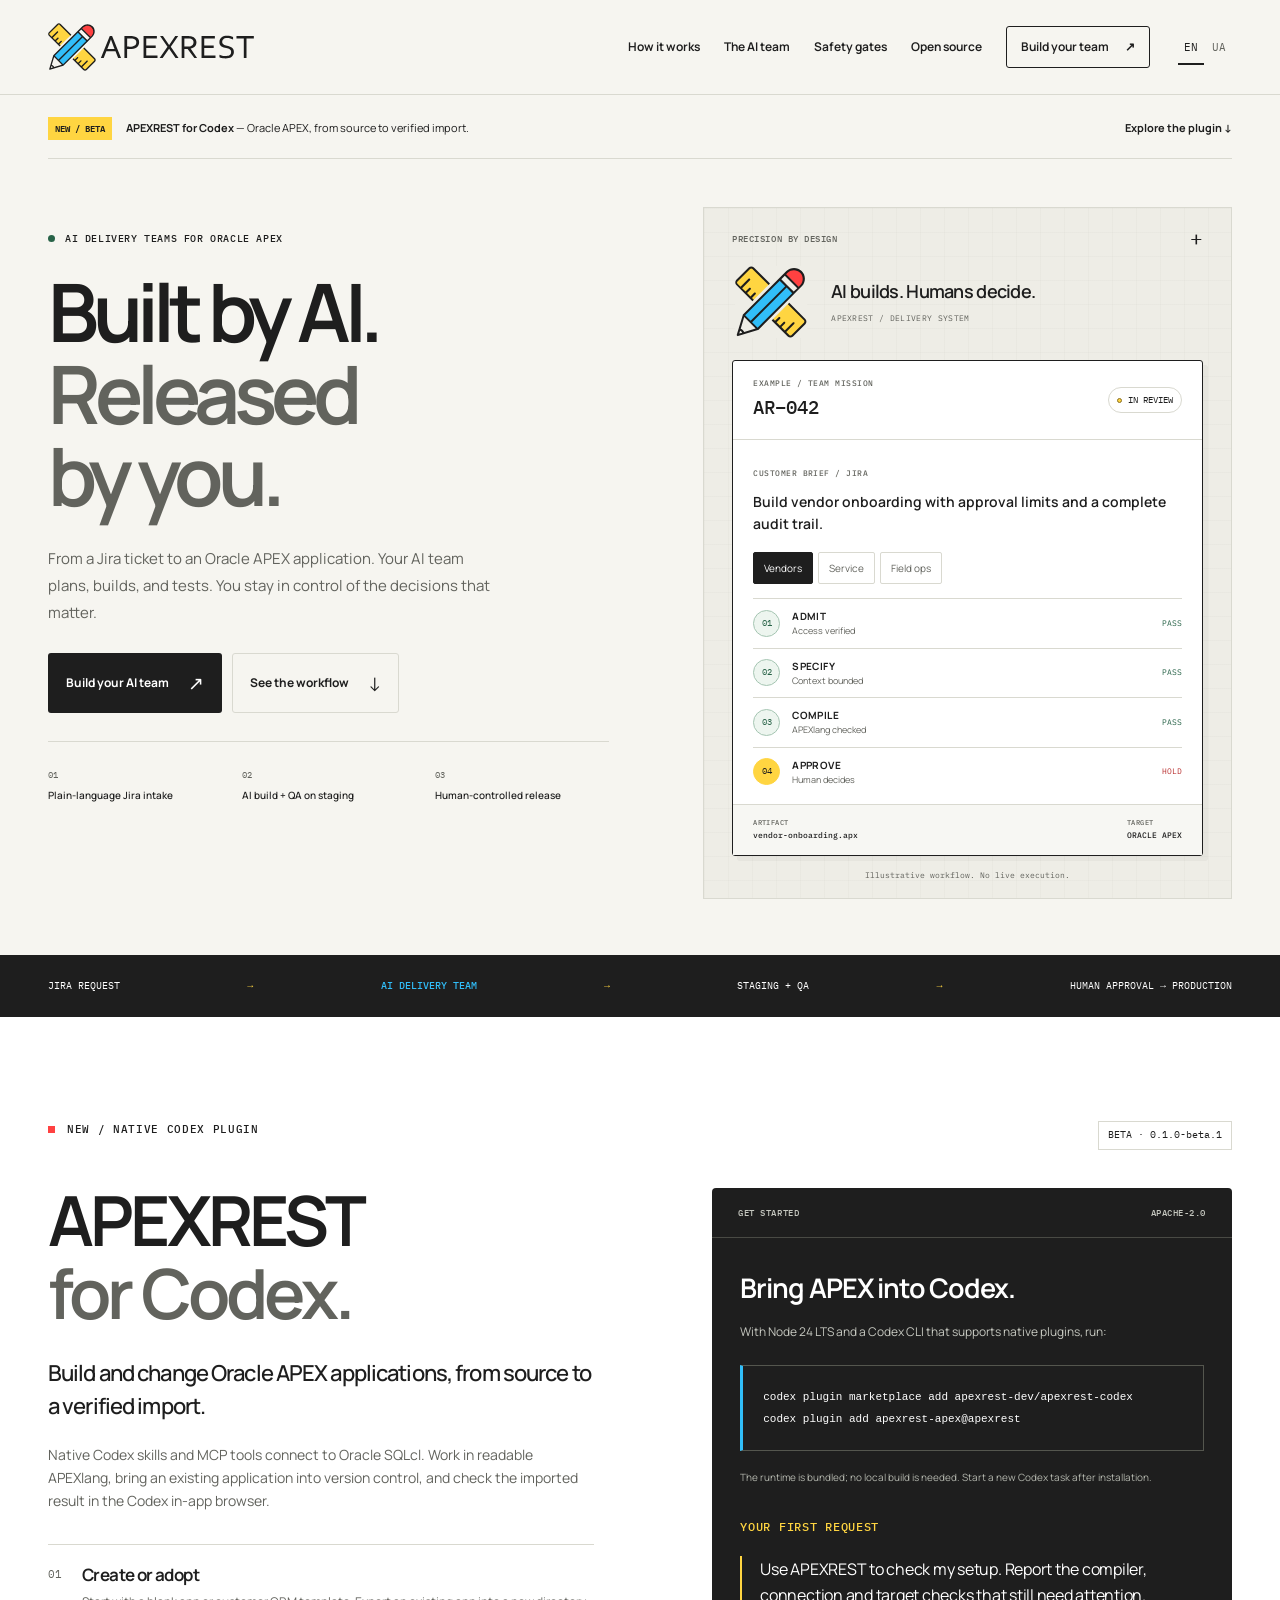
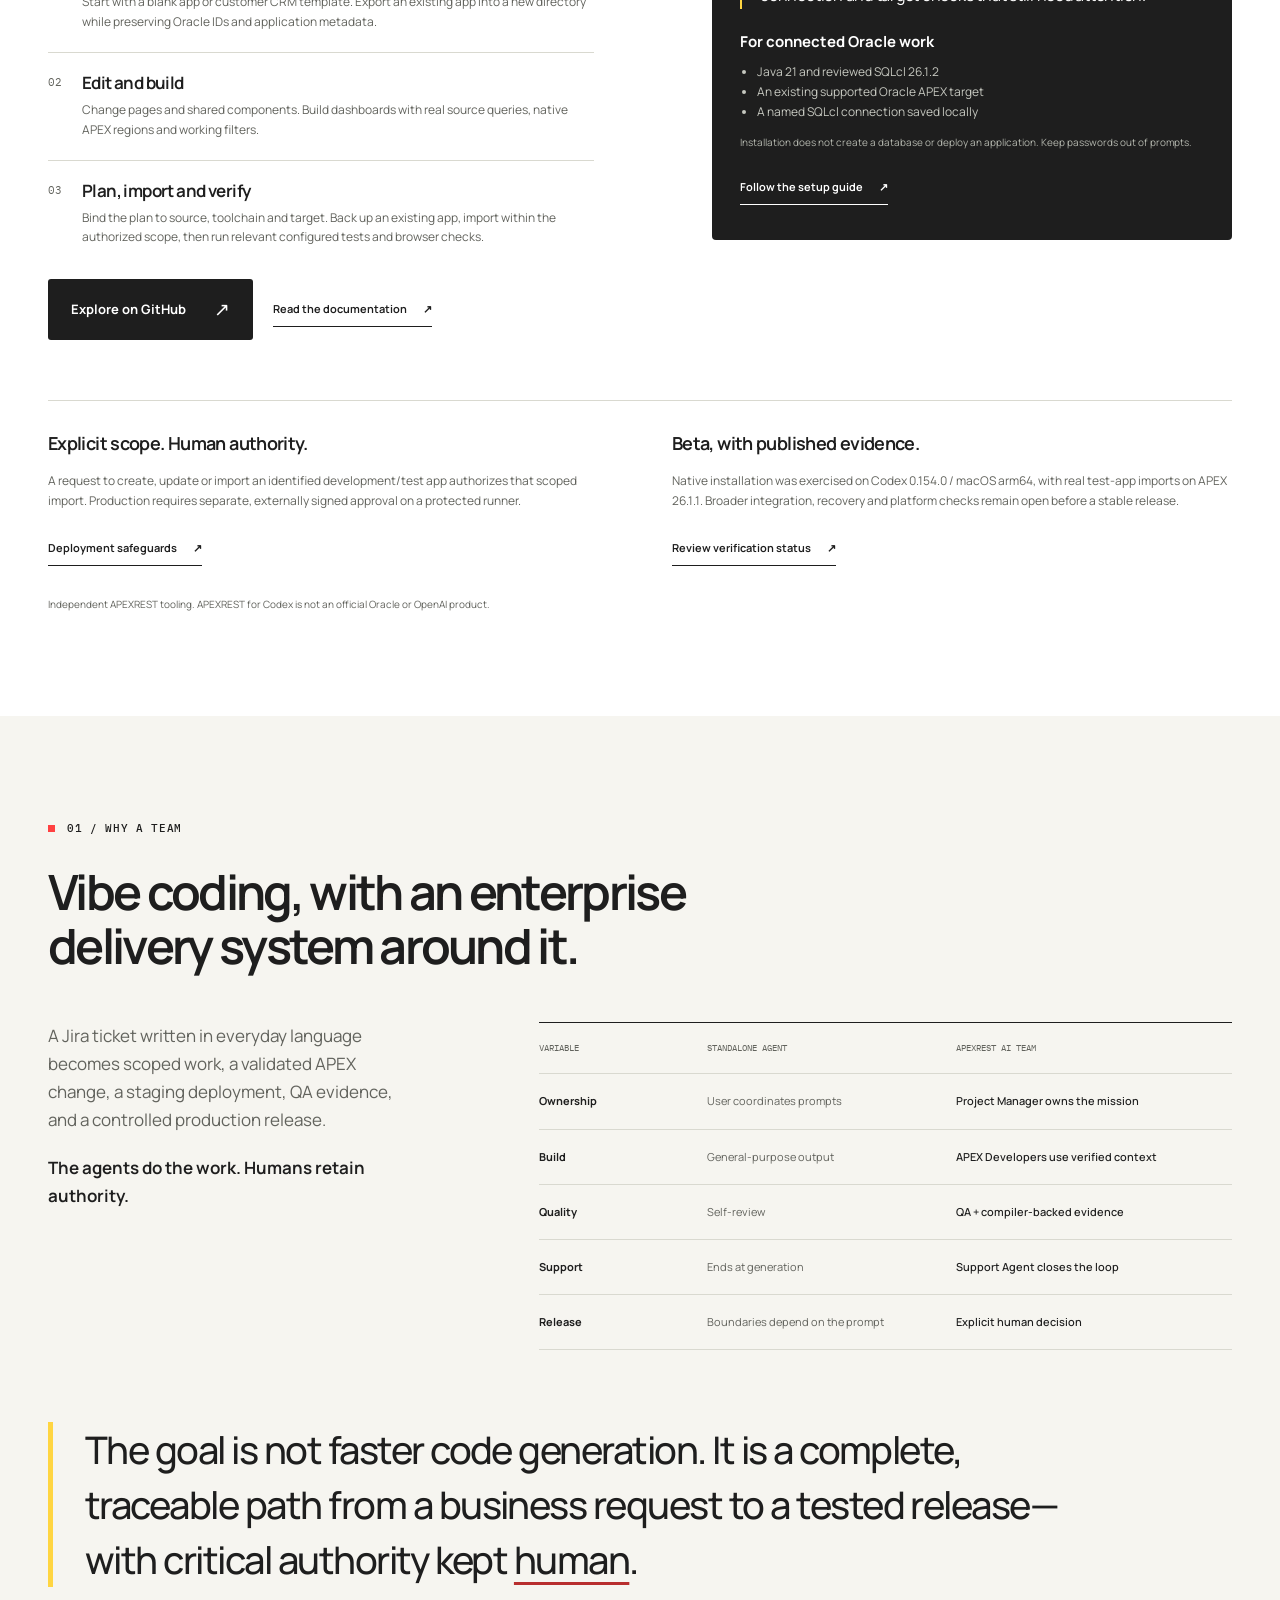
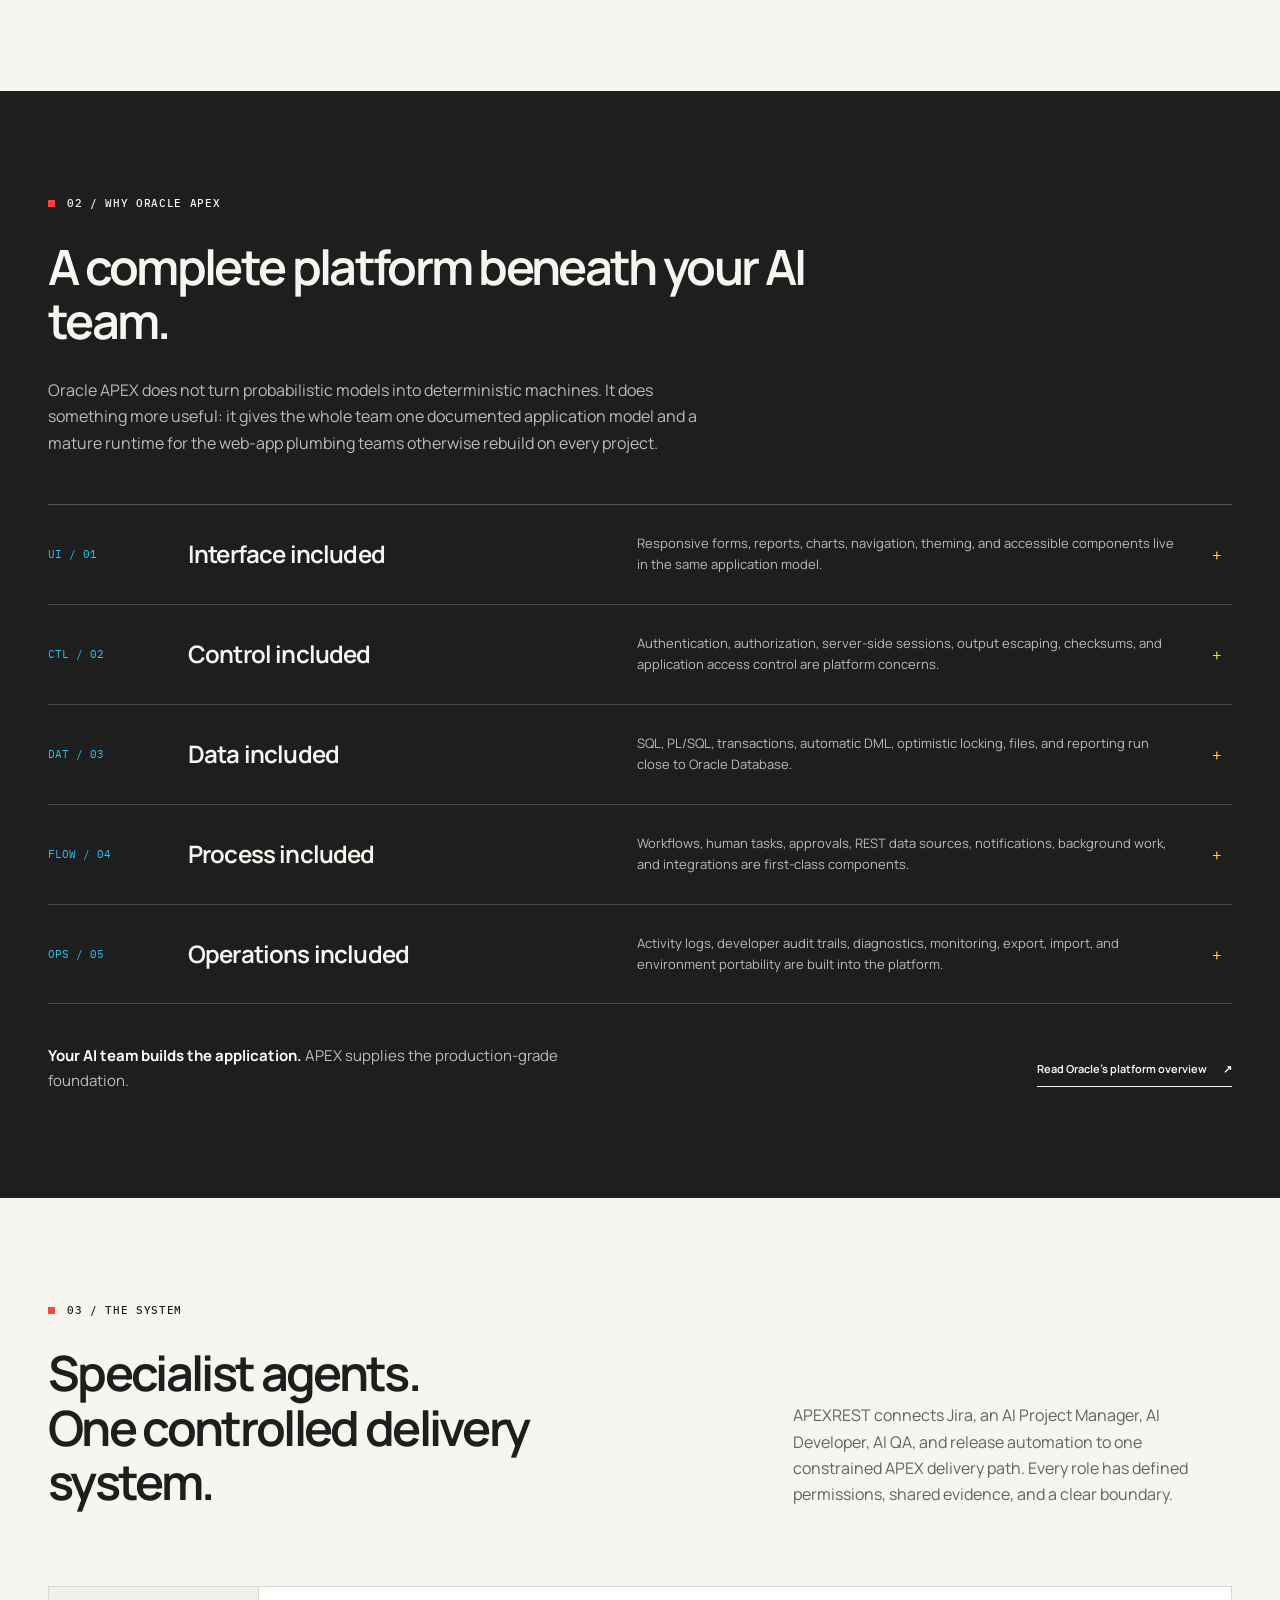
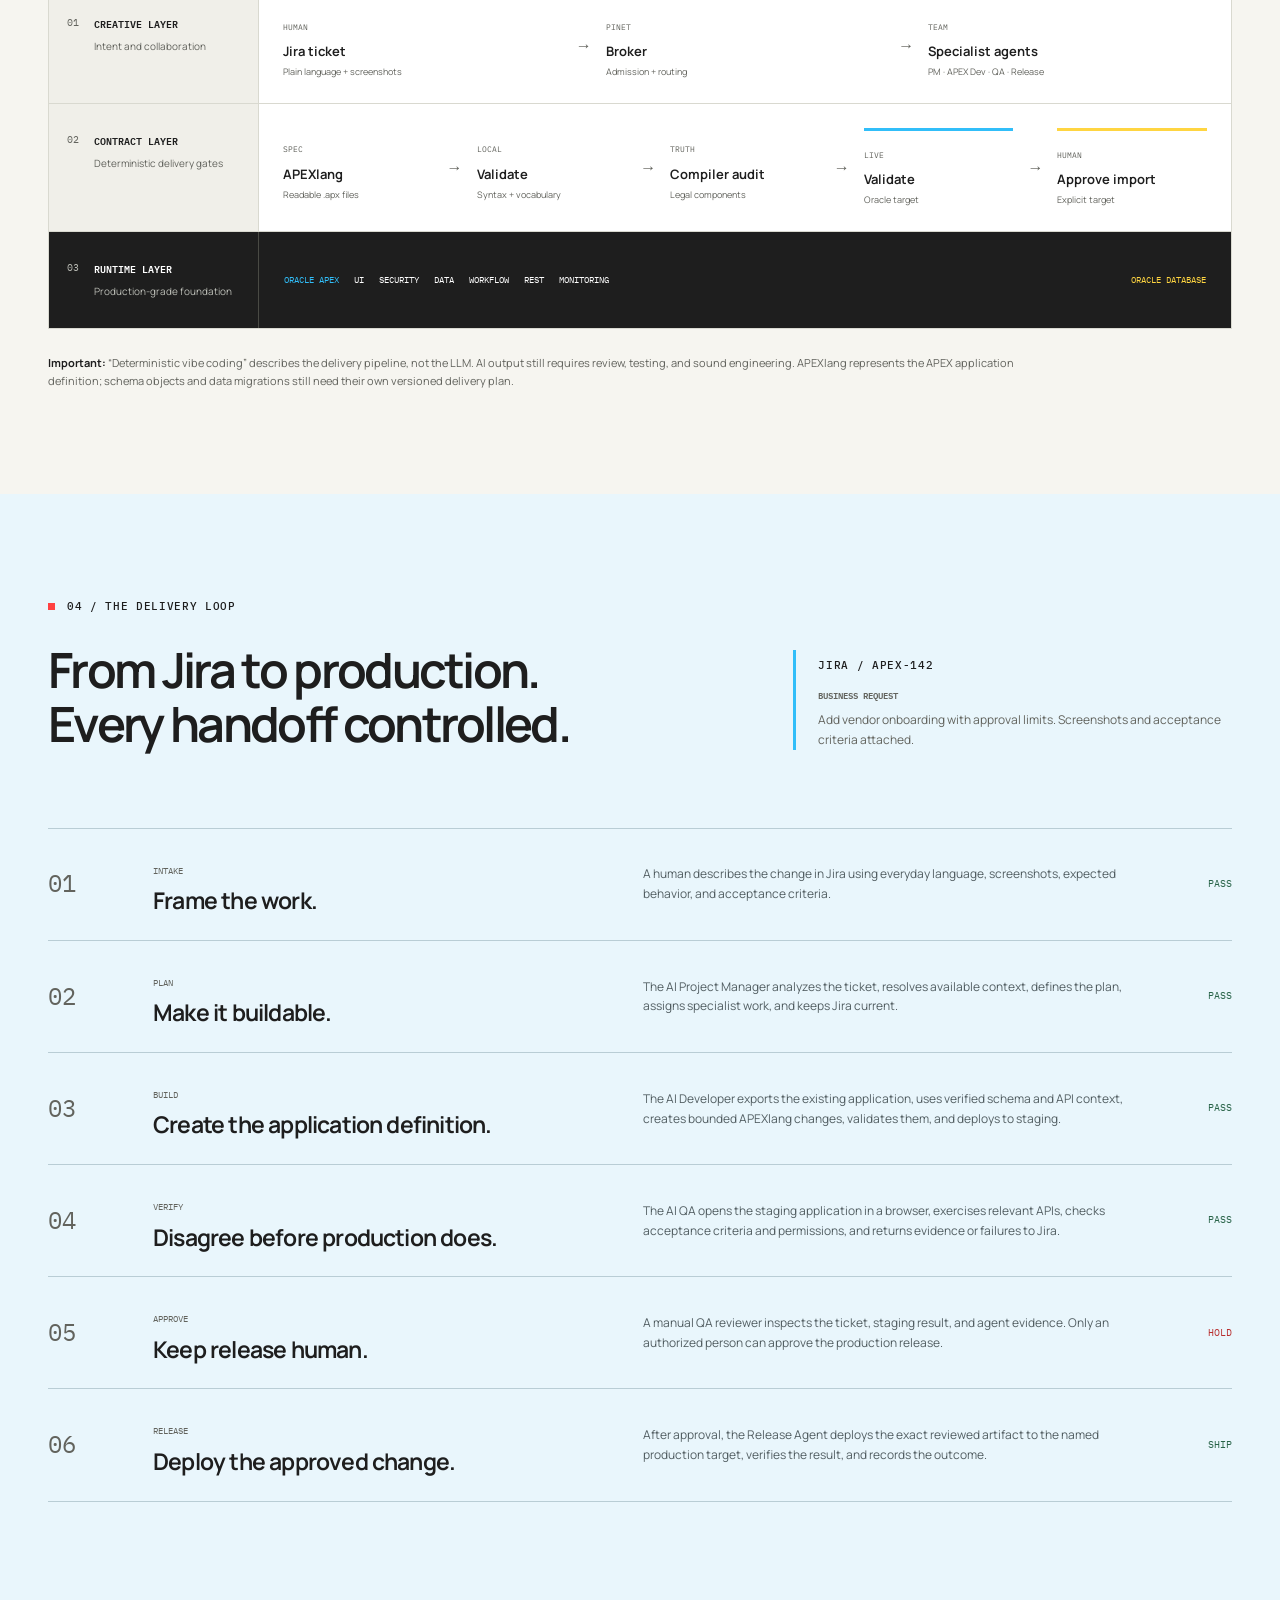
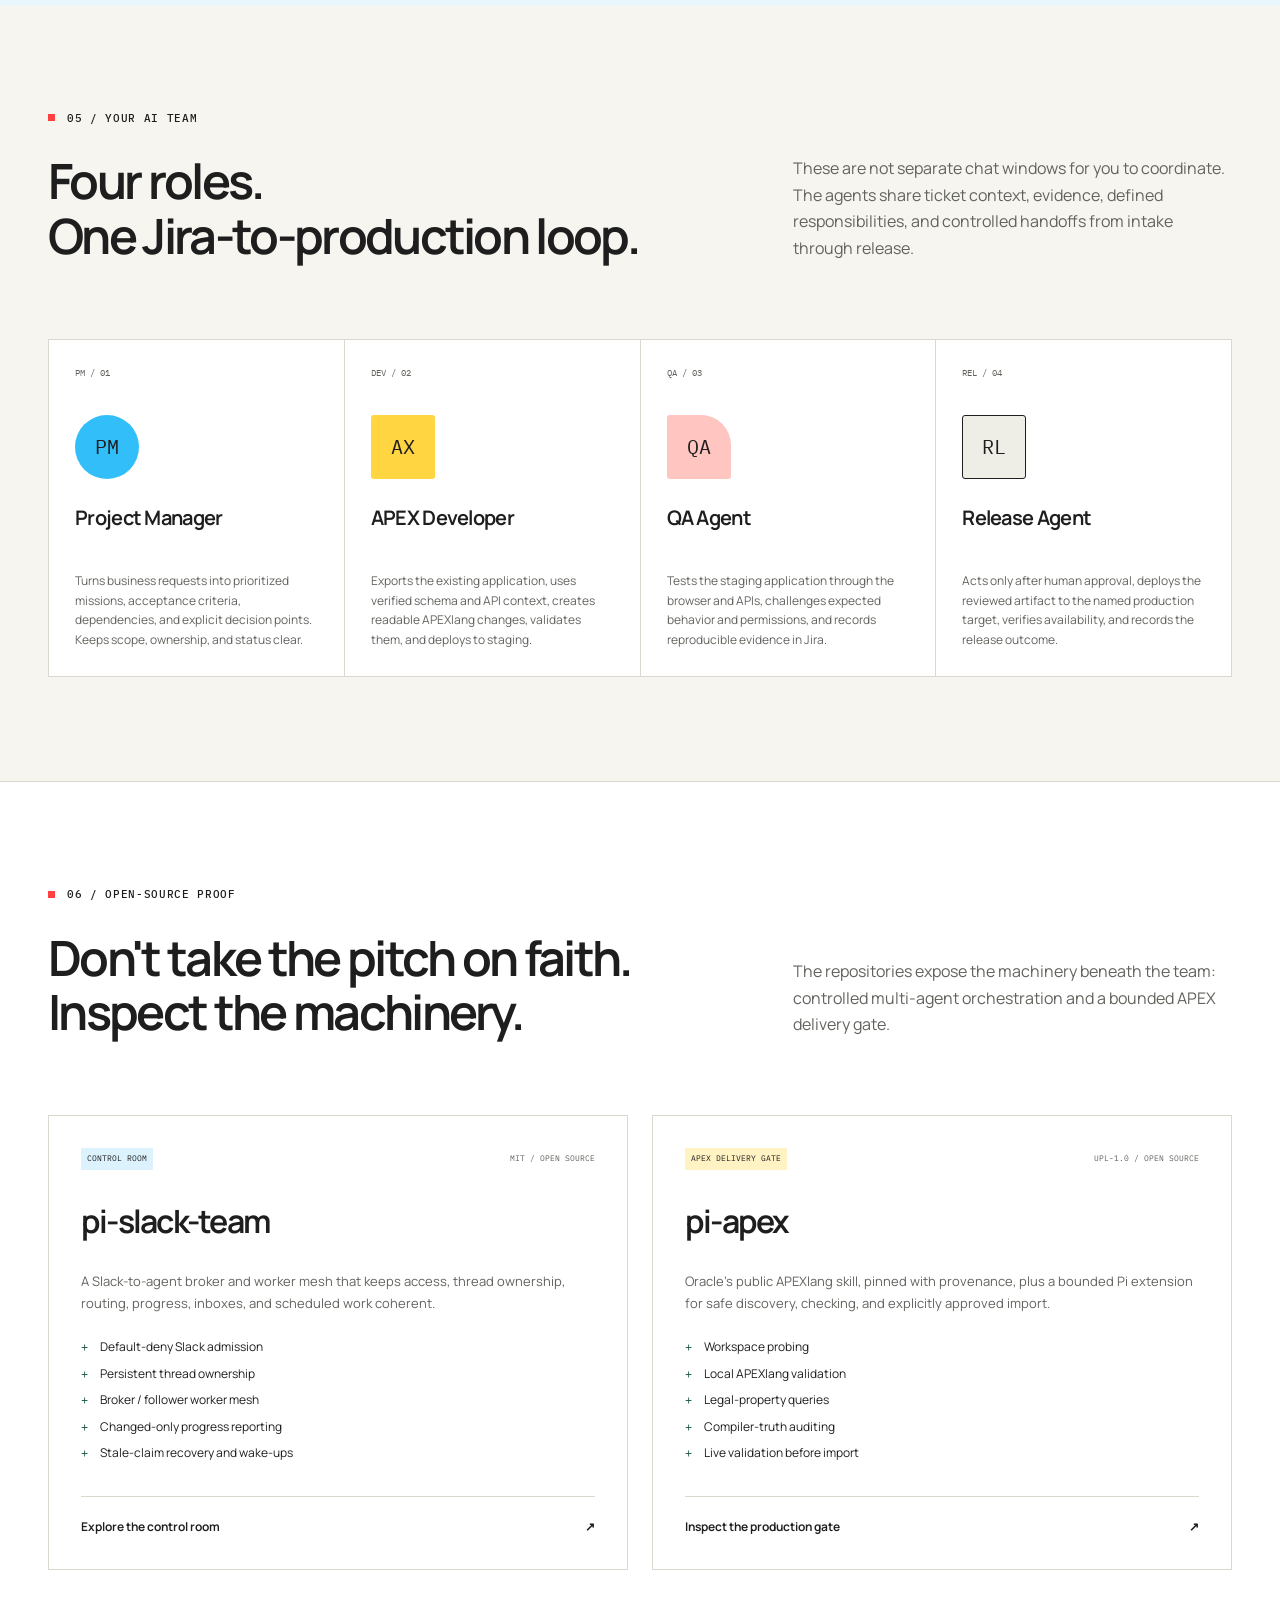
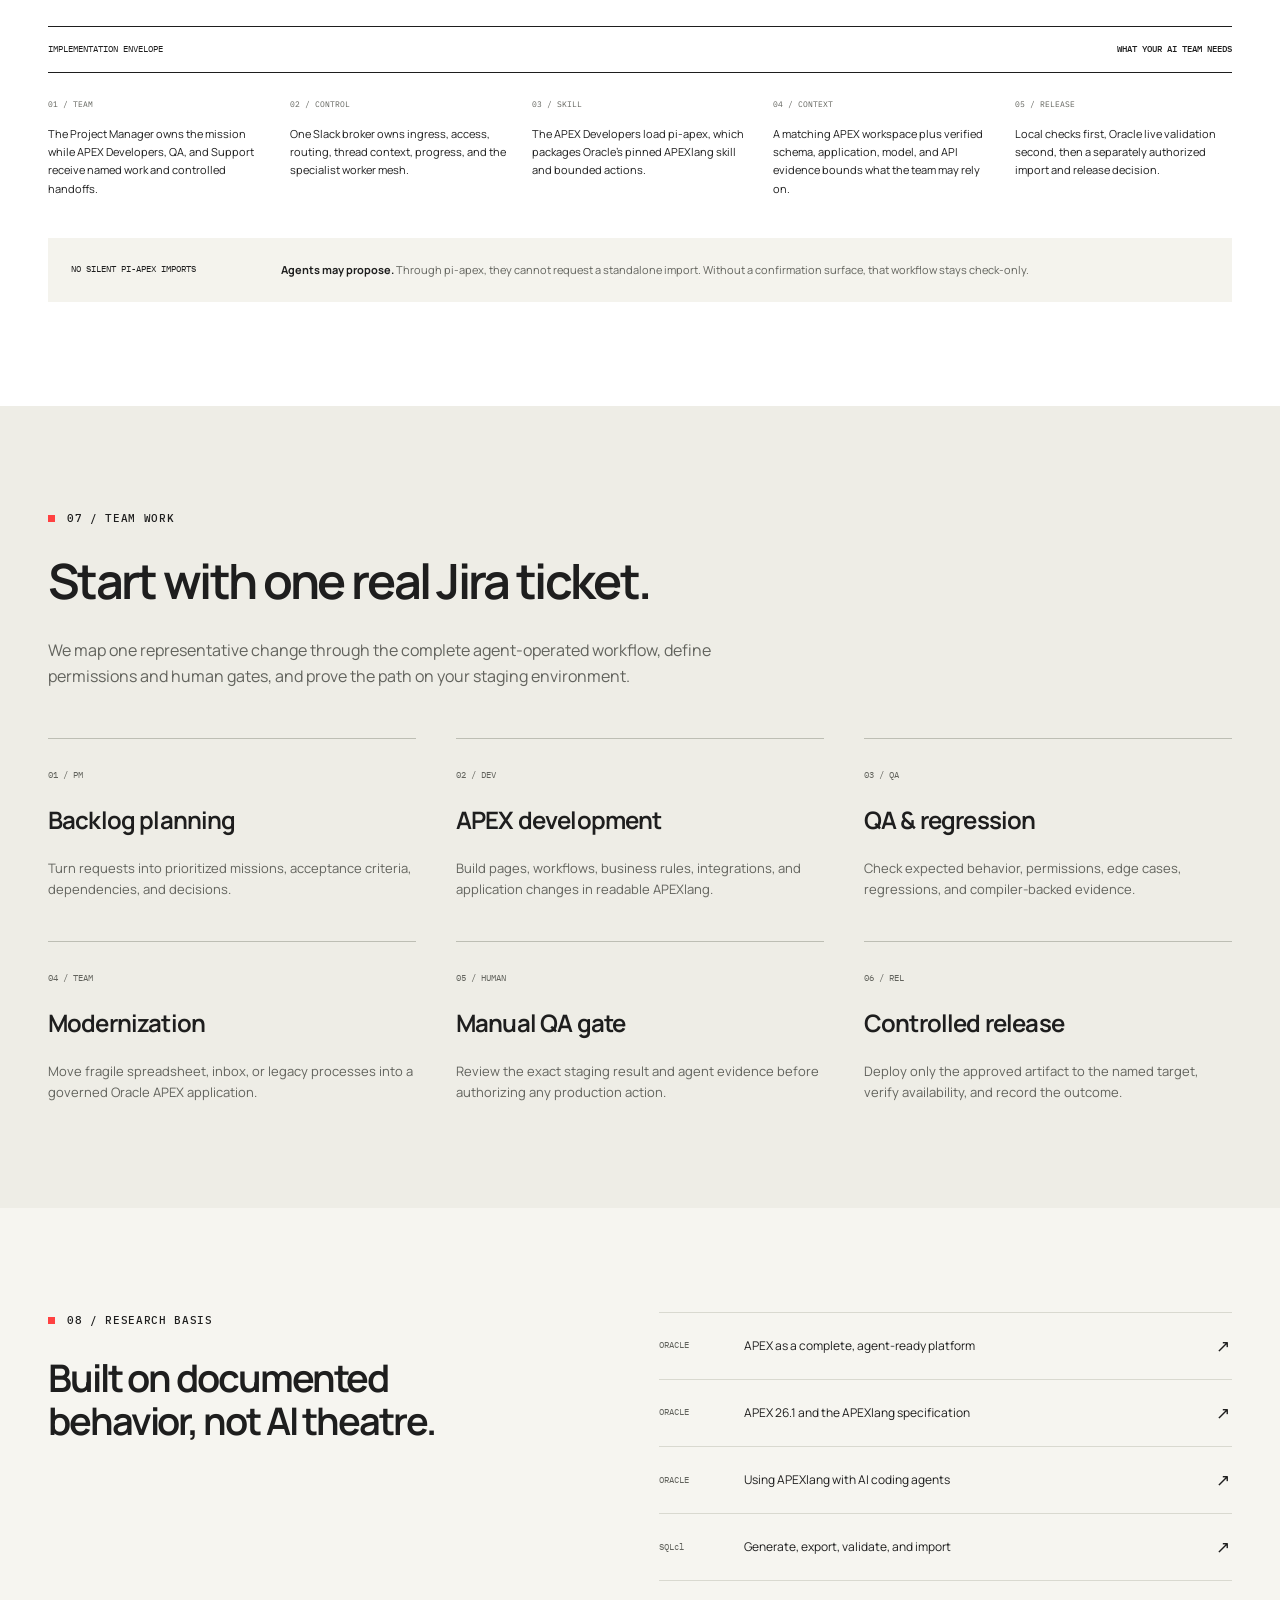
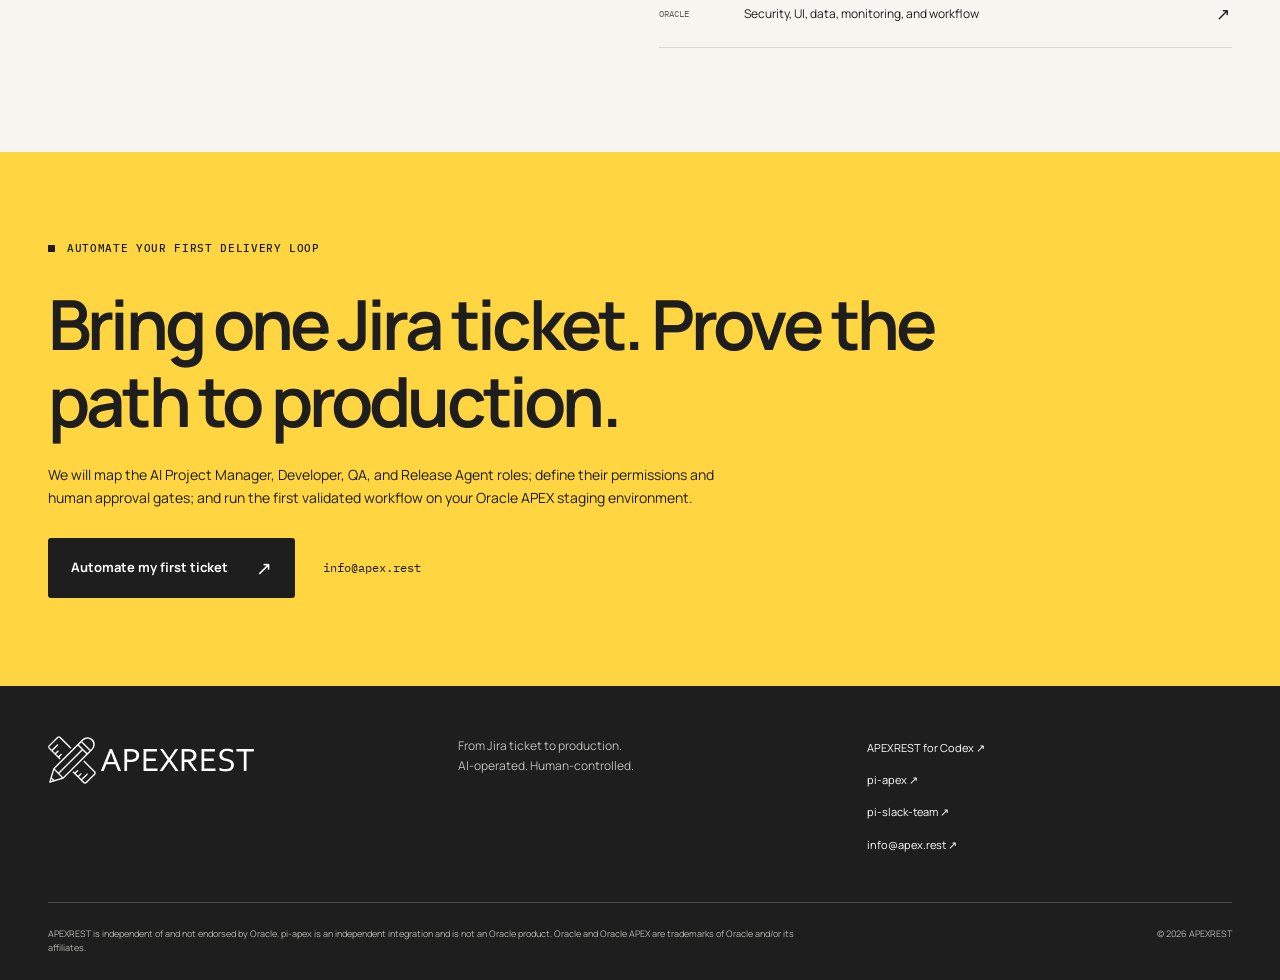
==== index.html @ 334ad21a "Refine APEXREST landing page content and visual system" ====
<!doctype html>
<html lang="en">
<head>
  <meta charset="utf-8">
  <meta name="viewport" content="width=device-width, initial-scale=1">
  <title>APEXREST — From Jira ticket to production with an AI delivery team</title>
  <meta name="description" content="AI delivery teams for Oracle APEX, with human-controlled release. Meet APEXREST for Codex beta: create, change, import and verify APEX applications.">
  <meta name="robots" content="index, follow, max-image-preview:large">
  <meta name="theme-color" content="#F6F5F0">
  <link rel="canonical" href="https://apex.rest/">
  <link rel="alternate" hreflang="en" href="https://apex.rest/">
  <link rel="alternate" hreflang="uk" href="https://apex.rest/uk/">
  <link rel="alternate" hreflang="x-default" href="https://apex.rest/">

  <meta property="og:type" content="website">
  <meta property="og:url" content="https://apex.rest/">
  <meta property="og:site_name" content="APEXREST">
  <meta property="og:locale" content="en_US">
  <meta property="og:locale:alternate" content="uk_UA">
  <meta property="og:title" content="Built by AI. Released by you. — APEXREST">
  <meta property="og:description" content="AI-operated delivery with human-controlled release. Introducing APEXREST for Codex beta: Oracle APEX from source to verified import.">
  <meta property="og:image" content="https://apex.rest/assets/og.png">
  <meta property="og:image:width" content="1200">
  <meta property="og:image:height" content="630">
  <meta property="og:image:alt" content="APEXREST: Built by AI. Released by you. Plan, build, verify, human approval.">

  <meta name="twitter:card" content="summary_large_image">
  <meta name="twitter:title" content="Built by AI. Released by you. — APEXREST">
  <meta name="twitter:description" content="AI-operated delivery with human-controlled release. Introducing APEXREST for Codex beta: Oracle APEX from source to verified import.">
  <meta name="twitter:image" content="https://apex.rest/assets/og.png">

  <link rel="stylesheet" href="assets/fonts/fonts.css">
  <link rel="icon" type="image/svg+xml" href="assets/brand/favicon.svg">
  <link rel="stylesheet" href="assets/css/site.css">

  <noscript><style>@media(max-width:760px){.header-inner{flex-wrap:wrap;padding-block:16px}.site-nav,html:lang(uk) .site-nav{display:flex;position:static;order:3;flex-basis:100%;flex-wrap:wrap;padding:0;border:0;max-height:none}.menu-toggle{display:none}.scenario-tabs{display:none}}</style></noscript>

  <script type="application/ld+json">
  {
    "@context": "https://schema.org",
    "@type": "Organization",
    "name": "APEXREST",
    "url": "https://apex.rest/",
    "email": "info@apex.rest",
    "logo": "https://apex.rest/assets/brand/apexrest-logo.svg",
    "description": "APEXREST operates AI delivery teams that turn Jira requests into validated Oracle APEX changes, tested on staging and released through explicit human approval gates.",
    "sameAs": [
      "https://github.com/apexrest-dev/apexrest-codex",
      "https://github.com/avhrst/pi-apex",
      "https://github.com/avhrst/pi-slack-team"
    ]
  }
  </script>
  <script type="application/ld+json">
  {
    "@context": "https://schema.org",
    "@type": "SoftwareApplication",
    "name": "APEXREST for Codex",
    "applicationCategory": "DeveloperApplication",
    "softwareVersion": "0.1.0-beta.1",
    "url": "https://github.com/apexrest-dev/apexrest-codex",
    "license": "https://github.com/apexrest-dev/apexrest-codex/blob/main/LICENSE",
    "description": "Beta Codex plugin connecting native skills and MCP tools to Oracle SQLcl for APEXlang generation, existing-app changes, authorized imports and runtime verification.",
    "publisher": {
      "@type": "Organization",
      "name": "APEXREST",
      "url": "https://apex.rest/"
    }
  }
  </script>
</head>
<body>
  <a class="skip-link" href="#main">Skip to main content</a>

  <header class="site-header" id="site-header">
    <div class="shell header-inner">
      <a class="brand" href="#top" aria-label="APEXREST home">
        <img class="brand-logo" src="assets/brand/apexrest-logo.svg" alt="APEXREST" width="216" height="50">
      </a>

      <nav class="site-nav" id="site-nav" aria-label="Main navigation">
        <a href="#trace">How it works</a>
        <a href="#team">The AI team</a>
        <a href="#system">Safety gates</a>
        <a href="#proof">Open source</a>
        <a href="#contact" class="nav-cta">Build your team <span aria-hidden="true">↗</span></a>
      </nav>


      <nav class="language-switch" aria-label="Language">
        <a href="/" lang="en" hreflang="en" aria-label="English" aria-current="page">EN</a>
        <a href="/uk/" lang="uk" hreflang="uk" aria-label="Українська">UA</a>
      </nav>

      <button class="menu-toggle" id="menu-toggle" type="button" aria-expanded="false" aria-controls="site-nav" aria-label="Open navigation">
        <span></span><span></span>
      </button>
    </div>
  </header>

  <main id="main">
    <section class="hero" id="top">
      <div class="shell announcement-banner">
        <a href="#codex">
          <span class="announcement-badge">NEW / BETA</span>
          <span><strong>APEXREST for Codex</strong> — Oracle APEX, from source to verified import.</span>
          <span class="announcement-banner-link">Explore the plugin <span aria-hidden="true">↓</span></span>
        </a>
      </div>
      <div class="shell hero-grid">
        <div class="hero-copy">
          <p class="eyebrow"><span class="status-dot" aria-hidden="true"></span> AI DELIVERY TEAMS FOR ORACLE APEX</p>
          <h1>Built by AI.<br><em>Released<br> by you.</em></h1>
          <p class="hero-lede">From a Jira ticket to an Oracle APEX application. Your AI team plans, builds, and tests. You stay in control of the decisions that matter.</p>

          <div class="hero-actions">
            <a class="button button-primary" href="mailto:info@apex.rest?subject=Automate%20my%20Oracle%20APEX%20delivery&amp;body=Current%20APEX%20application%3A%0ATypical%20Jira%20request%3A%0AStage%20environment%3A%0AFirst%20workflow%20to%20automate%3A%0A">Build your AI team <span aria-hidden="true">↗</span></a>
            <a class="button button-secondary" href="#trace">See the workflow <span aria-hidden="true">↓</span></a>
          </div>

          <div class="hero-proof" aria-label="Delivery principles">
            <div><span>01</span><strong>Plain-language Jira intake</strong></div>
            <div><span>02</span><strong>AI build + QA on staging</strong></div>
            <div><span>03</span><strong>Human-controlled release</strong></div>
          </div>
        </div>

        <div class="hero-studio">
          <div class="studio-heading"><span class="micro-label">PRECISION BY DESIGN</span><span class="studio-cross" aria-hidden="true">+</span></div>
          <div class="studio-identity"><img src="assets/brand/apexrest-symbol.svg" alt="" width="108" height="108"><p>AI builds. Humans decide.<span>APEXREST / DELIVERY SYSTEM</span></p></div>
        <aside class="work-order" aria-label="Illustrative APEXREST build mission">
          <div class="work-order-head">
            <div>
              <span class="micro-label">EXAMPLE / TEAM MISSION</span>
              <strong id="mission-id">AR–042</strong>
            </div>
            <span class="docket-state"><i aria-hidden="true"></i> IN REVIEW</span>
          </div>

          <div class="mission-prompt">
            <span class="micro-label">CUSTOMER BRIEF / JIRA</span>
            <p id="mission-prompt">Build vendor onboarding with approval limits and a complete audit trail.</p>
          </div>

          <div class="scenario-tabs" role="group" aria-label="Choose sample mission">
            <button class="scenario-button is-selected" type="button" data-scenario="vendor" aria-pressed="true">Vendors</button>
            <button class="scenario-button" type="button" data-scenario="service" aria-pressed="false">Service</button>
            <button class="scenario-button" type="button" data-scenario="field" aria-pressed="false">Field ops</button>
          </div>

          <div class="gate-rail" id="gate-rail" aria-label="Delivery gate status">
            <div class="gate is-complete" data-gate="0">
              <span class="gate-number">01</span>
              <span><b>ADMIT</b><small>Access verified</small></span>
              <i class="gate-stamp" aria-hidden="true">PASS</i>
            </div>
            <div class="gate is-complete" data-gate="1">
              <span class="gate-number">02</span>
              <span><b>SPECIFY</b><small>Context bounded</small></span>
              <i class="gate-stamp" aria-hidden="true">PASS</i>
            </div>
            <div class="gate is-complete" data-gate="2">
              <span class="gate-number">03</span>
              <span><b>COMPILE</b><small>APEXlang checked</small></span>
              <i class="gate-stamp" aria-hidden="true">PASS</i>
            </div>
            <div class="gate is-hold" data-gate="3">
              <span class="gate-number">04</span>
              <span><b>APPROVE</b><small>Human decides</small></span>
              <i class="gate-stamp" aria-hidden="true">HOLD</i>
            </div>
          </div>

          <div class="build-readout">
            <div><span class="micro-label">ARTIFACT</span><b id="artifact-name">vendor-onboarding.apx</b></div>
            <div><span class="micro-label">TARGET</span><b>ORACLE APEX</b></div>
          </div>
          <p class="sr-only" id="mission-status" aria-live="polite"></p>
        </aside>
          <p class="studio-note">Illustrative workflow. No live execution.</p>
        </div>
      </div>

      <div class="verification-strip" aria-label="APEXREST AI team roles">
        <div class="shell verification-strip-inner">
          <span>JIRA REQUEST</span>
          <i aria-hidden="true">→</i>
          <strong>AI DELIVERY TEAM</strong>
          <i aria-hidden="true">→</i>
          <span>STAGING + QA</span>
          <i aria-hidden="true">→</i>
          <span>HUMAN APPROVAL → PRODUCTION</span>
        </div>
      </div>
    </section>

    <section class="announcement section-block" id="codex" aria-labelledby="codex-title">
      <div class="shell">
        <div class="announcement-heading">
          <p class="section-index">NEW / NATIVE CODEX PLUGIN</p>
          <span class="announcement-version">BETA · 0.1.0-beta.1</span>
        </div>

        <div class="announcement-grid">
          <div class="announcement-copy">
            <h2 id="codex-title">APEXREST<br><em>for Codex.</em></h2>
            <p class="announcement-lede">Build and change Oracle APEX applications, from source to a verified import.</p>
            <p>Native Codex skills and MCP tools connect to Oracle SQLcl. Work in readable APEXlang, bring an existing application into version control, and check the imported result in the Codex in-app browser.</p>

            <ol class="announcement-capabilities">
              <li><span aria-hidden="true">01</span><div><h3>Create or adopt</h3><p>Start with a blank app or customer CRM template. Export an existing app into a new directory while preserving Oracle IDs and application metadata.</p></div></li>
              <li><span aria-hidden="true">02</span><div><h3>Edit and build</h3><p>Change pages and shared components. Build dashboards with real source queries, native APEX regions and working filters.</p></div></li>
              <li><span aria-hidden="true">03</span><div><h3>Plan, import and verify</h3><p>Bind the plan to source, toolchain and target. Back up an existing app, import within the authorized scope, then run relevant configured tests and browser checks.</p></div></li>
            </ol>

            <div class="announcement-actions">
              <a class="button button-primary" href="https://github.com/apexrest-dev/apexrest-codex" target="_blank" rel="noopener noreferrer">Explore on GitHub <span aria-hidden="true">↗</span></a>
              <a class="text-link" href="https://github.com/apexrest-dev/apexrest-codex/blob/main/docs/index.md" target="_blank" rel="noopener noreferrer">Read the documentation <span aria-hidden="true">↗</span></a>
            </div>
          </div>

          <aside class="announcement-install" aria-labelledby="codex-install-title">
            <div class="announcement-install-head">
              <span class="micro-label">GET STARTED</span>
              <span class="micro-label">APACHE-2.0</span>
            </div>
            <div class="announcement-install-body">
              <h3 id="codex-install-title">Bring APEX into Codex.</h3>
              <p>With Node 24 LTS and a Codex CLI that supports native plugins, run:</p>
              <pre class="announcement-commands"><code>codex plugin marketplace add apexrest-dev/apexrest-codex
codex plugin add apexrest-apex@apexrest</code></pre>
              <p class="announcement-install-note">The runtime is bundled; no local build is needed. Start a new Codex task after installation.</p>

              <p class="micro-label">YOUR FIRST REQUEST</p>
              <blockquote class="announcement-prompt">Use APEXREST to check my setup. Report the compiler, connection and target checks that still need attention.</blockquote>

              <h4>For connected Oracle work</h4>
              <ul class="announcement-requirements">
                <li>Java 21 and reviewed SQLcl 26.1.2</li>
                <li>An existing supported Oracle APEX target</li>
                <li>A named SQLcl connection saved locally</li>
              </ul>
              <p class="announcement-install-note">Installation does not create a database or deploy an application. Keep passwords out of prompts.</p>
              <a class="text-link" href="https://github.com/apexrest-dev/apexrest-codex/blob/main/docs/getting-started.md" target="_blank" rel="noopener noreferrer">Follow the setup guide <span aria-hidden="true">↗</span></a>
            </div>
          </aside>
        </div>

        <div class="announcement-boundaries">
          <div>
            <h3>Explicit scope. Human authority.</h3>
            <p>A request to create, update or import an identified development/test app authorizes that scoped import. Production requires separate, externally signed approval on a protected runner.</p>
            <a class="text-link" href="https://github.com/apexrest-dev/apexrest-codex/blob/main/docs/deployment-safety.md" target="_blank" rel="noopener noreferrer">Deployment safeguards <span aria-hidden="true">↗</span></a>
          </div>
          <div>
            <h3>Beta, with published evidence.</h3>
            <p>Native installation was exercised on Codex 0.154.0 / macOS arm64, with real test-app imports on APEX 26.1.1. Broader integration, recovery and platform checks remain open before a stable release.</p>
            <a class="text-link" href="https://github.com/apexrest-dev/apexrest-codex/blob/main/docs/implementation-status.md" target="_blank" rel="noopener noreferrer">Review verification status <span aria-hidden="true">↗</span></a>
          </div>
        </div>
        <p class="announcement-disclaimer">Independent APEXREST tooling. APEXREST for Codex is not an official Oracle or OpenAI product.</p>
      </div>
    </section>

    <section class="argument section-block" id="argument">
      <div class="shell">
        <div class="section-intro">
          <p class="section-index">01 / WHY A TEAM</p>
          <h2>Vibe coding, with an enterprise delivery system around it.</h2>
        </div>

        <div class="argument-grid">
          <div class="statement-block">
            <p>A Jira ticket written in everyday language becomes scoped work, a validated APEX change, a staging deployment, QA evidence, and a controlled production release.</p>
            <p class="statement-accent">The agents do the work. Humans retain authority.</p>
          </div>

          <div class="comparison-sheet" aria-label="Comparison of a standalone coding agent and an APEXREST AI team">
            <div class="comparison-head">
              <span>VARIABLE</span>
              <span>STANDALONE AGENT</span>
              <span>APEXREST AI TEAM</span>
            </div>
            <div class="comparison-row">
              <b>Ownership</b>
              <span>User coordinates prompts</span>
              <strong>Project Manager owns the mission</strong>
            </div>
            <div class="comparison-row">
              <b>Build</b>
              <span>General-purpose output</span>
              <strong>APEX Developers use verified context</strong>
            </div>
            <div class="comparison-row">
              <b>Quality</b>
              <span>Self-review</span>
              <strong>QA + compiler-backed evidence</strong>
            </div>
            <div class="comparison-row">
              <b>Support</b>
              <span>Ends at generation</span>
              <strong>Support Agent closes the loop</strong>
            </div>
            <div class="comparison-row">
              <b>Release</b>
              <span>Boundaries depend on the prompt</span>
              <strong>Explicit human decision</strong>
            </div>
          </div>
        </div>

        <blockquote class="big-quote">
          <span>“</span>
          The goal is not faster code generation. It is a complete, traceable path from a business request to a tested release—with critical authority kept <em>human</em>.
        </blockquote>
      </div>
    </section>

    <section class="apex-foundation section-block section-dark" id="why-apex">
      <div class="shell">
        <div class="section-intro section-intro-wide">
          <p class="section-index">02 / WHY ORACLE APEX</p>
          <h2>A complete platform beneath your AI team.</h2>
          <p>Oracle APEX does not turn probabilistic models into deterministic machines. It does something more useful: it gives the whole team one documented application model and a mature runtime for the web-app plumbing teams otherwise rebuild on every project.</p>
        </div>

        <div class="foundation-list">
          <article class="foundation-row">
            <span class="foundation-code">UI / 01</span>
            <h3>Interface included</h3>
            <p>Responsive forms, reports, charts, navigation, theming, and accessible components live in the same application model.</p>
            <span class="row-mark" aria-hidden="true">+</span>
          </article>
          <article class="foundation-row">
            <span class="foundation-code">CTL / 02</span>
            <h3>Control included</h3>
            <p>Authentication, authorization, server-side sessions, output escaping, checksums, and application access control are platform concerns.</p>
            <span class="row-mark" aria-hidden="true">+</span>
          </article>
          <article class="foundation-row">
            <span class="foundation-code">DAT / 03</span>
            <h3>Data included</h3>
            <p>SQL, PL/SQL, transactions, automatic DML, optimistic locking, files, and reporting run close to Oracle Database.</p>
            <span class="row-mark" aria-hidden="true">+</span>
          </article>
          <article class="foundation-row">
            <span class="foundation-code">FLOW / 04</span>
            <h3>Process included</h3>
            <p>Workflows, human tasks, approvals, REST data sources, notifications, background work, and integrations are first-class components.</p>
            <span class="row-mark" aria-hidden="true">+</span>
          </article>
          <article class="foundation-row">
            <span class="foundation-code">OPS / 05</span>
            <h3>Operations included</h3>
            <p>Activity logs, developer audit trails, diagnostics, monitoring, export, import, and environment portability are built into the platform.</p>
            <span class="row-mark" aria-hidden="true">+</span>
          </article>
        </div>

        <div class="foundation-bottom">
          <p><strong>Your AI team builds the application.</strong> APEX supplies the production-grade foundation.</p>
          <a class="text-link light-link" href="https://docs.oracle.com/en/database/oracle/apex/26.1/apxdc/introduction.html" target="_blank" rel="noopener noreferrer">Read Oracle's platform overview <span aria-hidden="true">↗</span></a>
        </div>
      </div>
    </section>

    <section class="system section-block" id="system">
      <div class="shell">
        <div class="section-intro section-intro-split">
          <div>
            <p class="section-index">03 / THE SYSTEM</p>
            <h2>Specialist agents.<br>One controlled delivery system.</h2>
          </div>
          <p>APEXREST connects Jira, an AI Project Manager, AI Developer, AI QA, and release automation to one constrained APEX delivery path. Every role has defined permissions, shared evidence, and a clear boundary.</p>
        </div>

        <div class="stack-sheet" aria-label="Three-layer APEXREST architecture">
          <article class="stack-layer layer-creative">
            <div class="layer-title">
              <span>01</span>
              <div><b>CREATIVE LAYER</b><small>Intent and collaboration</small></div>
            </div>
            <div class="layer-nodes">
              <div class="stack-node"><span>HUMAN</span><b>Jira ticket</b><small>Plain language + screenshots</small></div>
              <i class="node-arrow" aria-hidden="true">→</i>
              <div class="stack-node"><span>PINET</span><b>Broker</b><small>Admission + routing</small></div>
              <i class="node-arrow" aria-hidden="true">→</i>
              <div class="stack-node node-emphasis"><span>TEAM</span><b>Specialist agents</b><small>PM · APEX Dev · QA · Release</small></div>
            </div>
          </article>

          <article class="stack-layer layer-contract">
            <div class="layer-title">
              <span>02</span>
              <div><b>CONTRACT LAYER</b><small>Deterministic delivery gates</small></div>
            </div>
            <div class="layer-nodes layer-nodes-many">
              <div class="stack-node"><span>SPEC</span><b>APEXlang</b><small>Readable .apx files</small></div>
              <i class="node-arrow" aria-hidden="true">→</i>
              <div class="stack-node"><span>LOCAL</span><b>Validate</b><small>Syntax + vocabulary</small></div>
              <i class="node-arrow" aria-hidden="true">→</i>
              <div class="stack-node"><span>TRUTH</span><b>Compiler audit</b><small>Legal components</small></div>
              <i class="node-arrow" aria-hidden="true">→</i>
              <div class="stack-node node-gate"><span>LIVE</span><b>Validate</b><small>Oracle target</small></div>
              <i class="node-arrow" aria-hidden="true">→</i>
              <div class="stack-node node-human"><span>HUMAN</span><b>Approve import</b><small>Explicit target</small></div>
            </div>
          </article>

          <article class="stack-layer layer-runtime">
            <div class="layer-title">
              <span>03</span>
              <div><b>RUNTIME LAYER</b><small>Production-grade foundation</small></div>
            </div>
            <div class="runtime-line">
              <span>ORACLE APEX</span>
              <b>UI</b><b>SECURITY</b><b>DATA</b><b>WORKFLOW</b><b>REST</b><b>MONITORING</b>
              <span>ORACLE DATABASE</span>
            </div>
          </article>
        </div>

        <p class="system-note"><span>Important:</span> “Deterministic vibe coding” describes the delivery pipeline, not the LLM. AI output still requires review, testing, and sound engineering. APEXlang represents the APEX application definition; schema objects and data migrations still need their own versioned delivery plan.</p>
      </div>
    </section>

    <section class="trace section-block section-accent" id="trace">
      <div class="shell">
        <div class="section-intro section-intro-split trace-intro">
          <div>
            <p class="section-index">04 / THE DELIVERY LOOP</p>
            <h2>From Jira to production.<br>Every handoff controlled.</h2>
          </div>
          <div class="slack-brief">
            <span class="micro-label">JIRA / APEX-142</span>
            <p><b>BUSINESS REQUEST</b> Add vendor onboarding with approval limits. Screenshots and acceptance criteria attached.</p>
          </div>
        </div>

        <ol class="trace-list">
          <li>
            <span class="trace-number">01</span>
            <div><span class="trace-verb">INTAKE</span><h3>Frame the work.</h3></div>
            <p>A human describes the change in Jira using everyday language, screenshots, expected behavior, and acceptance criteria.</p>
            <i aria-hidden="true">PASS</i>
          </li>
          <li>
            <span class="trace-number">02</span>
            <div><span class="trace-verb">PLAN</span><h3>Make it buildable.</h3></div>
            <p>The AI Project Manager analyzes the ticket, resolves available context, defines the plan, assigns specialist work, and keeps Jira current.</p>
            <i aria-hidden="true">PASS</i>
          </li>
          <li>
            <span class="trace-number">03</span>
            <div><span class="trace-verb">BUILD</span><h3>Create the application definition.</h3></div>
            <p>The AI Developer exports the existing application, uses verified schema and API context, creates bounded APEXlang changes, validates them, and deploys to staging.</p>
            <i aria-hidden="true">PASS</i>
          </li>
          <li>
            <span class="trace-number">04</span>
            <div><span class="trace-verb">VERIFY</span><h3>Disagree before production does.</h3></div>
            <p>The AI QA opens the staging application in a browser, exercises relevant APIs, checks acceptance criteria and permissions, and returns evidence or failures to Jira.</p>
            <i aria-hidden="true">PASS</i>
          </li>
          <li>
            <span class="trace-number">05</span>
            <div><span class="trace-verb">APPROVE</span><h3>Keep release human.</h3></div>
            <p>A manual QA reviewer inspects the ticket, staging result, and agent evidence. Only an authorized person can approve the production release.</p>
            <i class="hold-stamp" aria-hidden="true">HOLD</i>
          </li>
          <li>
            <span class="trace-number">06</span>
            <div><span class="trace-verb">RELEASE</span><h3>Deploy the approved change.</h3></div>
            <p>After approval, the Release Agent deploys the exact reviewed artifact to the named production target, verifies the result, and records the outcome.</p>
            <i aria-hidden="true">SHIP</i>
          </li>
        </ol>
      </div>
    </section>

    <section class="team section-block section-dark" id="team">
      <div class="shell">
        <div class="section-intro section-intro-split">
          <div>
            <p class="section-index">05 / YOUR AI TEAM</p>
            <h2>Four roles.<br>One Jira-to-production loop.</h2>
          </div>
          <p>These are not separate chat windows for you to coordinate. The agents share ticket context, evidence, defined responsibilities, and controlled handoffs from intake through release.</p>
        </div>

        <div class="roster">
          <article>
            <span class="roster-id">PM / 01</span>
            <div class="roster-avatar" aria-hidden="true">PM</div>
            <h3>Project Manager</h3>
            <p>Turns business requests into prioritized missions, acceptance criteria, dependencies, and explicit decision points. Keeps scope, ownership, and status clear.</p>
          </article>
          <article>
            <span class="roster-id">DEV / 02</span>
            <div class="roster-avatar" aria-hidden="true">AX</div>
            <h3>APEX Developer</h3>
            <p>Exports the existing application, uses verified schema and API context, creates readable APEXlang changes, validates them, and deploys to staging.</p>
          </article>
          <article>
            <span class="roster-id">QA / 03</span>
            <div class="roster-avatar" aria-hidden="true">QA</div>
            <h3>QA Agent</h3>
            <p>Tests the staging application through the browser and APIs, challenges expected behavior and permissions, and records reproducible evidence in Jira.</p>
          </article>
          <article>
            <span class="roster-id">REL / 04</span>
            <div class="roster-avatar" aria-hidden="true">RL</div>
            <h3>Release Agent</h3>
            <p>Acts only after human approval, deploys the reviewed artifact to the named production target, verifies availability, and records the release outcome.</p>
          </article>
        </div>
      </div>
    </section>

    <section class="proof section-block" id="proof">
      <div class="shell">
        <div class="section-intro section-intro-split">
          <div>
            <p class="section-index">06 / OPEN-SOURCE PROOF</p>
            <h2>Don't take the pitch on faith. Inspect the machinery.</h2>
          </div>
          <p>The repositories expose the machinery beneath the team: controlled multi-agent orchestration and a bounded APEX delivery gate.</p>
        </div>

        <div class="repo-grid">
          <article class="repo-card repo-control">
            <div class="repo-card-top">
              <span class="repo-label">CONTROL ROOM</span>
              <span class="repo-status">MIT / OPEN SOURCE</span>
            </div>
            <h3>pi-slack-team</h3>
            <p class="repo-summary">A Slack-to-agent broker and worker mesh that keeps access, thread ownership, routing, progress, inboxes, and scheduled work coherent.</p>
            <ul>
              <li>Default-deny Slack admission</li>
              <li>Persistent thread ownership</li>
              <li>Broker / follower worker mesh</li>
              <li>Changed-only progress reporting</li>
              <li>Stale-claim recovery and wake-ups</li>
            </ul>
            <a class="repo-link" href="https://github.com/avhrst/pi-slack-team" target="_blank" rel="noopener noreferrer">Explore the control room <span aria-hidden="true">↗</span></a>
          </article>

          <article class="repo-card repo-gate">
            <div class="repo-card-top">
              <span class="repo-label">APEX DELIVERY GATE</span>
              <span class="repo-status">UPL-1.0 / OPEN SOURCE</span>
            </div>
            <h3>pi-apex</h3>
            <p class="repo-summary">Oracle's public APEXlang skill, pinned with provenance, plus a bounded Pi extension for safe discovery, checking, and explicitly approved import.</p>
            <ul>
              <li>Workspace probing</li>
              <li>Local APEXlang validation</li>
              <li>Legal-property queries</li>
              <li>Compiler-truth auditing</li>
              <li>Live validation before import</li>
            </ul>
            <a class="repo-link" href="https://github.com/avhrst/pi-apex" target="_blank" rel="noopener noreferrer">Inspect the production gate <span aria-hidden="true">↗</span></a>
          </article>
        </div>

        <div class="implementation-spec" aria-label="Technical implementation envelope">
          <div class="implementation-spec-head">
            <span>IMPLEMENTATION ENVELOPE</span>
            <strong>WHAT YOUR AI TEAM NEEDS</strong>
          </div>
          <div class="implementation-spec-grid">
            <div><span>01 / TEAM</span><b>The Project Manager owns the mission while APEX Developers, QA, and Support receive named work and controlled handoffs.</b></div>
            <div><span>02 / CONTROL</span><b>One Slack broker owns ingress, access, routing, thread context, progress, and the specialist worker mesh.</b></div>
            <div><span>03 / SKILL</span><b>The APEX Developers load pi-apex, which packages Oracle's pinned APEXlang skill and bounded actions.</b></div>
            <div><span>04 / CONTEXT</span><b>A matching APEX workspace plus verified schema, application, model, and API evidence bounds what the team may rely on.</b></div>
            <div><span>05 / RELEASE</span><b>Local checks first, Oracle live validation second, then a separately authorized import and release decision.</b></div>
          </div>
        </div>

        <div class="trust-line">
          <span class="trust-stamp">NO SILENT PI-APEX IMPORTS</span>
          <p><strong>Agents may propose.</strong> Through pi-apex, they cannot request a standalone import. Without a confirmation surface, that workflow stays check-only.</p>
        </div>
      </div>
    </section>

    <section class="use-cases section-block section-paper" id="work">
      <div class="shell">
        <div class="section-intro">
          <p class="section-index">07 / TEAM WORK</p>
          <h2>Start with one real Jira ticket.</h2>
          <p class="section-lede">We map one representative change through the complete agent-operated workflow, define permissions and human gates, and prove the path on your staging environment.</p>
        </div>

        <div class="use-case-grid">
          <article><span>01 / PM</span><h3>Backlog planning</h3><p>Turn requests into prioritized missions, acceptance criteria, dependencies, and decisions.</p></article>
          <article><span>02 / DEV</span><h3>APEX development</h3><p>Build pages, workflows, business rules, integrations, and application changes in readable APEXlang.</p></article>
          <article><span>03 / QA</span><h3>QA &amp; regression</h3><p>Check expected behavior, permissions, edge cases, regressions, and compiler-backed evidence.</p></article>
          <article><span>04 / TEAM</span><h3>Modernization</h3><p>Move fragile spreadsheet, inbox, or legacy processes into a governed Oracle APEX application.</p></article>
          <article><span>05 / HUMAN</span><h3>Manual QA gate</h3><p>Review the exact staging result and agent evidence before authorizing any production action.</p></article>
          <article><span>06 / REL</span><h3>Controlled release</h3><p>Deploy only the approved artifact to the named target, verify availability, and record the outcome.</p></article>
        </div>
      </div>
    </section>

    <section class="research section-block" id="research">
      <div class="shell research-grid">
        <div>
          <p class="section-index">08 / RESEARCH BASIS</p>
          <h2>Built on documented behavior, not AI theatre.</h2>
        </div>
        <div class="source-list">
          <a href="https://docs.oracle.com/en/database/oracle/apex/26.1/apxdc/introduction.html" target="_blank" rel="noopener noreferrer"><span>ORACLE</span> APEX as a complete, agent-ready platform <i aria-hidden="true">↗</i></a>
          <a href="https://docs.oracle.com/en/database/oracle/apex/26.1/htmrn/new-features.html" target="_blank" rel="noopener noreferrer"><span>ORACLE</span> APEX 26.1 and the APEXlang specification <i aria-hidden="true">↗</i></a>
          <a href="https://docs.oracle.com/en/database/oracle/apex/26.1/apxdc/using-apexlang-coding-agents.html" target="_blank" rel="noopener noreferrer"><span>ORACLE</span> Using APEXlang with AI coding agents <i aria-hidden="true">↗</i></a>
          <a href="https://docs.oracle.com/en/database/oracle/sql-developer-command-line/26.1/sqcug/commands-overview-apexlang.html" target="_blank" rel="noopener noreferrer"><span>SQLcl</span> Generate, export, validate, and import <i aria-hidden="true">↗</i></a>
          <a href="https://apex.oracle.com/en/platform/features/" target="_blank" rel="noopener noreferrer"><span>ORACLE</span> Security, UI, data, monitoring, and workflow <i aria-hidden="true">↗</i></a>
        </div>
      </div>
    </section>

    <section class="final-cta" id="contact">
      <div class="shell final-cta-inner">
        <p class="section-index">AUTOMATE YOUR FIRST DELIVERY LOOP</p>
        <h2>Bring one Jira ticket. Prove the path to production.</h2>
        <p>We will map the AI Project Manager, Developer, QA, and Release Agent roles; define their permissions and human approval gates; and run the first validated workflow on your Oracle APEX staging environment.</p>
        <a class="button button-dark" href="mailto:info@apex.rest?subject=Automate%20my%20Oracle%20APEX%20delivery&amp;body=Current%20APEX%20application%3A%0ATypical%20Jira%20request%3A%0AStage%20environment%3A%0AFirst%20workflow%20to%20automate%3A%0A">Automate my first ticket <span aria-hidden="true">↗</span></a>
        <span class="contact-email">info@apex.rest</span>
      </div>
    </section>
  </main>

  <footer class="site-footer">
    <div class="shell footer-top">
      <a class="brand footer-brand" href="#top" aria-label="APEXREST home">
        <img class="brand-logo" src="assets/brand/apexrest-logo-light.svg" alt="APEXREST" width="216" height="50">
      </a>
      <p>From Jira ticket to production.<br>AI-operated. Human-controlled.</p>
      <div class="footer-links">
        <a href="https://github.com/apexrest-dev/apexrest-codex" target="_blank" rel="noopener noreferrer">APEXREST for Codex ↗</a>
        <a href="https://github.com/avhrst/pi-apex" target="_blank" rel="noopener noreferrer">pi-apex ↗</a>
        <a href="https://github.com/avhrst/pi-slack-team" target="_blank" rel="noopener noreferrer">pi-slack-team ↗</a>
        <a href="mailto:info@apex.rest">info@apex.rest ↗</a>
      </div>
    </div>
    <div class="shell footer-bottom">
      <p>APEXREST is independent of and not endorsed by Oracle. pi-apex is an independent integration and is not an Oracle product. Oracle and Oracle APEX are trademarks of Oracle and/or its affiliates.</p>
      <p>© <span id="current-year">2026</span> APEXREST</p>
    </div>
  </footer>

  <script src="assets/js/site.js" defer></script>
</body>
</html>
---- assets/fonts/fonts.css ----
/* Self-hosted Google Fonts. Licenses and exact sources: README.md. */

/* IBM Plex Mono: cyrillic-ext */
@font-face {
  font-family: 'IBM Plex Mono';
  font-style: normal;
  font-weight: 400;
  font-display: swap;
  src: url(./ibm-plex-mono-400-cyrillic-ext.woff2) format('woff2');
  unicode-range: U+0460-052F, U+1C80-1C8A, U+20B4, U+2DE0-2DFF, U+A640-A69F, U+FE2E-FE2F;
}

/* IBM Plex Mono: cyrillic */
@font-face {
  font-family: 'IBM Plex Mono';
  font-style: normal;
  font-weight: 400;
  font-display: swap;
  src: url(./ibm-plex-mono-400-cyrillic.woff2) format('woff2');
  unicode-range: U+0301, U+0400-045F, U+0490-0491, U+04B0-04B1, U+2116;
}

/* IBM Plex Mono: latin-ext */
@font-face {
  font-family: 'IBM Plex Mono';
  font-style: normal;
  font-weight: 400;
  font-display: swap;
  src: url(./ibm-plex-mono-400-latin-ext.woff2) format('woff2');
  unicode-range: U+0100-02BA, U+02BD-02C5, U+02C7-02CC, U+02CE-02D7, U+02DD-02FF, U+0304, U+0308, U+0329, U+1D00-1DBF, U+1E00-1E9F, U+1EF2-1EFF, U+2020, U+20A0-20AB, U+20AD-20C0, U+2113, U+2C60-2C7F, U+A720-A7FF;
}

/* IBM Plex Mono: latin */
@font-face {
  font-family: 'IBM Plex Mono';
  font-style: normal;
  font-weight: 400;
  font-display: swap;
  src: url(./ibm-plex-mono-400-latin.woff2) format('woff2');
  unicode-range: U+0000-00FF, U+0131, U+0152-0153, U+02BB-02BC, U+02C6, U+02DA, U+02DC, U+0304, U+0308, U+0329, U+2000-206F, U+20AC, U+2122, U+2191, U+2193, U+2212, U+2215, U+FEFF, U+FFFD;
}

/* IBM Plex Mono: cyrillic-ext */
@font-face {
  font-family: 'IBM Plex Mono';
  font-style: normal;
  font-weight: 500;
  font-display: swap;
  src: url(./ibm-plex-mono-500-cyrillic-ext.woff2) format('woff2');
  unicode-range: U+0460-052F, U+1C80-1C8A, U+20B4, U+2DE0-2DFF, U+A640-A69F, U+FE2E-FE2F;
}

/* IBM Plex Mono: cyrillic */
@font-face {
  font-family: 'IBM Plex Mono';
  font-style: normal;
  font-weight: 500;
  font-display: swap;
  src: url(./ibm-plex-mono-500-cyrillic.woff2) format('woff2');
  unicode-range: U+0301, U+0400-045F, U+0490-0491, U+04B0-04B1, U+2116;
}

/* IBM Plex Mono: latin-ext */
@font-face {
  font-family: 'IBM Plex Mono';
  font-style: normal;
  font-weight: 500;
  font-display: swap;
  src: url(./ibm-plex-mono-500-latin-ext.woff2) format('woff2');
  unicode-range: U+0100-02BA, U+02BD-02C5, U+02C7-02CC, U+02CE-02D7, U+02DD-02FF, U+0304, U+0308, U+0329, U+1D00-1DBF, U+1E00-1E9F, U+1EF2-1EFF, U+2020, U+20A0-20AB, U+20AD-20C0, U+2113, U+2C60-2C7F, U+A720-A7FF;
}

/* IBM Plex Mono: latin */
@font-face {
  font-family: 'IBM Plex Mono';
  font-style: normal;
  font-weight: 500;
  font-display: swap;
  src: url(./ibm-plex-mono-500-latin.woff2) format('woff2');
  unicode-range: U+0000-00FF, U+0131, U+0152-0153, U+02BB-02BC, U+02C6, U+02DA, U+02DC, U+0304, U+0308, U+0329, U+2000-206F, U+20AC, U+2122, U+2191, U+2193, U+2212, U+2215, U+FEFF, U+FFFD;
}

/* IBM Plex Mono: cyrillic-ext */
@font-face {
  font-family: 'IBM Plex Mono';
  font-style: normal;
  font-weight: 600;
  font-display: swap;
  src: url(./ibm-plex-mono-600-cyrillic-ext.woff2) format('woff2');
  unicode-range: U+0460-052F, U+1C80-1C8A, U+20B4, U+2DE0-2DFF, U+A640-A69F, U+FE2E-FE2F;
}

/* IBM Plex Mono: cyrillic */
@font-face {
  font-family: 'IBM Plex Mono';
  font-style: normal;
  font-weight: 600;
  font-display: swap;
  src: url(./ibm-plex-mono-600-cyrillic.woff2) format('woff2');
  unicode-range: U+0301, U+0400-045F, U+0490-0491, U+04B0-04B1, U+2116;
}

/* IBM Plex Mono: latin-ext */
@font-face {
  font-family: 'IBM Plex Mono';
  font-style: normal;
  font-weight: 600;
  font-display: swap;
  src: url(./ibm-plex-mono-600-latin-ext.woff2) format('woff2');
  unicode-range: U+0100-02BA, U+02BD-02C5, U+02C7-02CC, U+02CE-02D7, U+02DD-02FF, U+0304, U+0308, U+0329, U+1D00-1DBF, U+1E00-1E9F, U+1EF2-1EFF, U+2020, U+20A0-20AB, U+20AD-20C0, U+2113, U+2C60-2C7F, U+A720-A7FF;
}

/* IBM Plex Mono: latin */
@font-face {
  font-family: 'IBM Plex Mono';
  font-style: normal;
  font-weight: 600;
  font-display: swap;
  src: url(./ibm-plex-mono-600-latin.woff2) format('woff2');
  unicode-range: U+0000-00FF, U+0131, U+0152-0153, U+02BB-02BC, U+02C6, U+02DA, U+02DC, U+0304, U+0308, U+0329, U+2000-206F, U+20AC, U+2122, U+2191, U+2193, U+2212, U+2215, U+FEFF, U+FFFD;
}

/* Manrope: cyrillic-ext */
@font-face {
  font-family: 'Manrope';
  font-style: normal;
  font-weight: 400 800;
  font-display: swap;
  src: url(./manrope-variable-cyrillic-ext.woff2) format('woff2');
  unicode-range: U+0460-052F, U+1C80-1C8A, U+20B4, U+2DE0-2DFF, U+A640-A69F, U+FE2E-FE2F;
}

/* Manrope: cyrillic */
@font-face {
  font-family: 'Manrope';
  font-style: normal;
  font-weight: 400 800;
  font-display: swap;
  src: url(./manrope-variable-cyrillic.woff2) format('woff2');
  unicode-range: U+0301, U+0400-045F, U+0490-0491, U+04B0-04B1, U+2116;
}

/* Manrope: latin-ext */
@font-face {
  font-family: 'Manrope';
  font-style: normal;
  font-weight: 400 800;
  font-display: swap;
  src: url(./manrope-variable-latin-ext.woff2) format('woff2');
  unicode-range: U+0100-02BA, U+02BD-02C5, U+02C7-02CC, U+02CE-02D7, U+02DD-02FF, U+0304, U+0308, U+0329, U+1D00-1DBF, U+1E00-1E9F, U+1EF2-1EFF, U+2020, U+20A0-20AB, U+20AD-20C0, U+2113, U+2C60-2C7F, U+A720-A7FF;
}

/* Manrope: latin */
@font-face {
  font-family: 'Manrope';
  font-style: normal;
  font-weight: 400 800;
  font-display: swap;
  src: url(./manrope-variable-latin.woff2) format('woff2');
  unicode-range: U+0000-00FF, U+0131, U+0152-0153, U+02BB-02BC, U+02C6, U+02DA, U+02DC, U+0304, U+0308, U+0329, U+2000-206F, U+20AC, U+2122, U+2191, U+2193, U+2212, U+2215, U+FEFF, U+FFFD;
}
---- assets/css/site.css ----
/* APEXREST — precision by design. See brand/BRANDBOOK.md. */
:root {
  --paper: #f6f5f0;
  --paper-bright: #ffffff;
  --paper-deep: #eeede6;
  --ink: #1e1e1e;
  --ink-soft: #30312e;
  --muted: #62635d;
  --line: #d9d9d0;
  --blue: #31bef9;
  --yellow: #ffd541;
  --coral: #ff4141;
  --signal: #b82e2e;
  --pass: #286348;
  --white: #ffffff;
  --font-display: "Manrope", Arial, sans-serif;
  --font-body: "Manrope", Arial, sans-serif;
  --font-mono: "IBM Plex Mono", Consolas, monospace;
  --shell: 1280px;
  --section-space: 104px;
}
*, *::before, *::after { box-sizing: border-box; }
html { scroll-behavior: smooth; scroll-padding-top: 112px; }
body { margin: 0; background: var(--paper); color: var(--ink); font-family: var(--font-body); font-size: 16px; line-height: 1.65; -webkit-font-smoothing: antialiased; }
body.nav-open { overflow: hidden; }
a { color: inherit; text-decoration: none; }
button, input { font: inherit; }
button, a { -webkit-tap-highlight-color: transparent; }
button { cursor: pointer; }
img { display: block; max-width: 100%; }
h1, h2, h3, h4, p, ol, ul, blockquote { margin-top: 0; }
h1, h2, h3, h4 { line-height: 1.12; }
h2 { font-size: clamp(32px, 3.8vw, 52px); font-weight: 650; letter-spacing: -.055em; margin-bottom: 28px; }
h3 { font-size: 22px; font-weight: 650; letter-spacing: -.035em; }
p { margin-bottom: 20px; }
em { font-style: normal; }
:focus-visible { outline: 3px solid var(--signal); outline-offset: 5px; }
::selection { background: var(--yellow); color: var(--ink); }
.shell { width: min(calc(100% - 96px), var(--shell)); margin-inline: auto; }
.sr-only { position: absolute; width: 1px; height: 1px; padding: 0; margin: -1px; overflow: hidden; clip: rect(0,0,0,0); white-space: nowrap; border: 0; }
.skip-link { position: fixed; left: 16px; top: -80px; z-index: 30; background: var(--ink); color: white; padding: 12px 20px; }
.skip-link:focus { top: 12px; }
.micro-label, .section-index, .eyebrow { font-family: var(--font-mono); font-size: 11px; line-height: 1.5; font-weight: 500; letter-spacing: .06em; text-transform: uppercase; }
.section-index { display: flex; align-items: center; gap: 12px; margin-bottom: 28px; }
.section-index::before { content: ""; width: 7px; height: 7px; background: var(--coral); flex: 0 0 7px; }
.section-block { padding: var(--section-space) 0; }
.section-paper { background: var(--paper-deep); }
.section-dark { background: var(--ink); color: var(--paper); }
.section-accent { background: #e9f6fc; }
.section-intro { max-width: 800px; margin-bottom: 48px; }
.section-intro p:not(.section-index) { color: var(--muted); max-width: 680px; }
.section-intro-split { display: grid; grid-template-columns: 1.1fr .8fr; gap: 12%; max-width: none; align-items: end; }
.section-intro-split > p { margin-bottom: 30px; }
.section-intro-wide { max-width: 840px; }
.section-dark .section-intro p:not(.section-index) { color: #bbbdb6; }
.text-link { display: inline-flex; align-items: center; gap: 16px; font-size: 13px; font-weight: 650; padding-block: 8px; border-bottom: 1px solid currentColor; }
.text-link:hover { color: var(--signal); }
.light-link:hover { color: var(--yellow); }
.button { display: inline-flex; align-items: center; justify-content: space-between; gap: 28px; min-height: 54px; padding: 15px 22px; font-size: 13px; font-weight: 700; line-height: 1.5; border: 1px solid transparent; border-radius: 3px; transition: background .18s, color .18s; }
.button span { font-size: 19px; font-weight: 400; }
.button-primary, .button-dark { background: var(--ink); color: white; }
.button-primary:hover, .button-dark:hover { background: var(--signal); }
.button-secondary { border-color: var(--line); background: transparent; }
.button-secondary:hover { background: white; border-color: var(--ink); }
.site-header { position: sticky; top: 0; z-index: 20; background: var(--paper); border-bottom: 1px solid var(--line); }
.header-inner { display: flex; align-items: center; gap: 28px; min-height: 94px; }
.brand { display: inline-flex; flex-shrink: 0; }
.brand-logo { width: 206px; height: auto; }
.site-nav { display: flex; gap: 24px; align-items: center; margin-left: auto; }
.site-nav a { font-size: 12px; font-weight: 650; white-space: nowrap; padding: 10px 0; }
.site-nav a:hover { color: var(--signal); }
.site-nav .nav-cta { border: 1px solid var(--ink); border-radius: 3px; padding: 10px 14px; }
.site-nav .nav-cta span { margin-left: 14px; }
.language-switch { display: flex; gap: 2px; flex-shrink: 0; font-family: var(--font-mono); font-size: 11px; }
.language-switch a { padding: 8px 6px; min-height: 36px; display: grid; place-items: center; color: var(--muted); }
.language-switch a[aria-current] { color: var(--ink); box-shadow: inset 0 -2px var(--ink); }
.language-switch a:hover { color: var(--signal); }
.menu-toggle { display: none; }
.hero { position: relative; }
.announcement-banner { padding-top: 22px; }
.announcement-banner > a { display: flex; align-items: center; gap: 14px; font-size: 11px; padding-bottom: 18px; border-bottom: 1px solid var(--line); }
.announcement-badge { background: var(--yellow); padding: 4px 7px; font-family: var(--font-mono); font-size: 9px; font-weight: 600; white-space: nowrap; }
.announcement-banner-link { margin-left: auto; font-weight: 700; white-space: nowrap; }
.announcement-banner > a:hover .announcement-banner-link { text-decoration: underline; }
.hero-grid { display: grid; grid-template-columns: 1.06fr 1fr; gap: 8%; padding-top: 48px; padding-bottom: 56px; align-items: start; }
.eyebrow { display: flex; align-items: center; gap: 10px; margin-bottom: 24px; font-size: 10px; }
.status-dot { width: 7px; height: 7px; background: var(--pass); border-radius: 50%; flex-shrink: 0; }
h1 { font-size: clamp(62px, 6.3vw, 86px); font-weight: 650; letter-spacing: -.075em; line-height: 1.02; margin-bottom: 28px; }
h1 em { color: var(--muted); }
.hero-copy { padding-top: 24px; }
.hero-lede { max-width: 460px; color: var(--muted); font-size: 15px; line-height: 1.8; margin-bottom: 27px; }
.hero-actions { display: flex; flex-wrap: wrap; gap: 10px; }
.hero-actions .button { font-size: 12px; padding-inline: 17px; gap: 19px; }
.hero-proof { display: flex; gap: 20px; padding-top: 26px; margin-top: 28px; border-top: 1px solid var(--line); }
.hero-proof > div { flex: 1; font-size: 10px; line-height: 1.6; }
.hero-proof span { display: block; font-family: var(--font-mono); font-size: 9px; color: var(--muted); margin-bottom: 5px; }
.hero-proof strong { font-weight: 550; }
.hero-studio { position: relative; background-color: #eeede6; background-image: linear-gradient(#dcdcd344 1px,transparent 1px),linear-gradient(90deg,#dcdcd344 1px,transparent 1px); background-size: 24px 24px; padding: 20px 28px 16px; border: 1px solid var(--line); }
.studio-heading { display: flex; justify-content: space-between; align-items: center; }
.studio-heading .micro-label { font-size: 9px; color: var(--muted); }
.studio-cross { font-family: var(--font-mono); font-size: 21px; line-height: 1; }
.studio-identity { display: flex; align-items: center; gap: 24px; padding: 17px 3px 22px; }
.studio-identity img { width: 72px; height: 72px; background: #eeede6; }
.studio-identity p { font-size: 18px; font-weight: 600; line-height: 1.3; letter-spacing: -.04em; margin: 0; }
.studio-identity p span { display: block; font-family: var(--font-mono); font-size: 8px; font-weight: 400; letter-spacing: .04em; color: var(--muted); margin-top: 10px; }
.work-order { background: white; border: 1px solid var(--ink); border-radius: 3px; box-shadow: 5px 5px 0 #1e1e1e0a; }
.work-order-head { display: flex; align-items: center; justify-content: space-between; padding: 16px 20px; border-bottom: 1px solid var(--line); }
.work-order-head > div { display: flex; flex-direction: column; gap: 3px; }
.work-order-head .micro-label { font-size: 8px; color: var(--muted); }
.work-order-head strong { font-family: var(--font-mono); font-weight: 500; font-size: 19px; }
.docket-state { font-family: var(--font-mono); font-size: 9px; padding: 5px 8px; border: 1px solid var(--line); border-radius: 20px; display: flex; align-items: center; gap: 6px; }
.docket-state i { width: 5px; height: 5px; background: var(--yellow); border: 1px solid #8b7022; border-radius: 50%; }
.mission-prompt { padding: 17px 20px 7px; }
.mission-prompt .micro-label { color: var(--muted); font-size: 8px; }
.mission-prompt p { font-size: 14px; font-weight: 600; line-height: 1.6; margin: 7px 0 9px; min-height: 45px; }
.scenario-tabs { display: flex; gap: 5px; margin: 0 20px 14px; }
.scenario-button { border: 1px solid var(--line); border-radius: 2px; background: white; color: var(--muted); font-size: 10px; padding: 7px 10px; min-height: 32px; }
.scenario-button:hover { border-color: var(--ink); color: var(--ink); }
.scenario-button.is-selected { background: var(--ink); color: white; border-color: var(--ink); }
.gate-rail { padding: 0 20px; }
.gate { display: grid; grid-template-columns: 29px 1fr auto; align-items: center; gap: 10px; padding: 10px 0; border-top: 1px solid var(--line); }
.gate-number { width: 27px; height: 27px; border: 1px solid var(--line); display: grid; place-items: center; border-radius: 50%; font-family: var(--font-mono); font-size: 9px; }
.gate b { display: block; font-size: 10px; font-weight: 700; line-height: 1.5; letter-spacing: .04em; }
.gate small { display: block; color: var(--muted); font-size: 9px; line-height: 1.5; }
.gate-stamp { font-family: var(--font-mono); font-size: 8px; font-style: normal; color: var(--muted); opacity: .5; }
.gate.is-complete .gate-stamp { color: var(--pass); opacity: 1; }
.gate.is-complete .gate-number { border-color: #a5c5b2; background: #edf5ef; color: var(--pass); }
.gate.is-hold .gate-stamp { color: var(--signal); opacity: 1; }
.gate.is-hold .gate-number { background: var(--yellow); border-color: var(--yellow); }
.build-readout { display: flex; justify-content: space-between; gap: 12px; padding: 13px 20px; border-top: 1px solid var(--line); margin-top: 8px; background: #f7f7f3; }
.build-readout > div { min-width: 0; }
.build-readout .micro-label { display: block; font-size: 7px; color: var(--muted); }
.build-readout b { display: block; font-family: var(--font-mono); font-size: 8px; font-weight: 500; overflow-wrap: anywhere; }
.studio-note { margin: 13px 0 0; font-family: var(--font-mono); text-align: center; font-size: 8px; color: var(--muted); }
.verification-strip { background: var(--ink); color: white; padding: 23px 0; }
.verification-strip-inner { display: flex; align-items: center; justify-content: space-between; gap: 15px; font-family: var(--font-mono); font-size: 10px; font-weight: 400; }
.verification-strip-inner strong { color: var(--blue); font-weight: 500; }
.verification-strip-inner i { font-style: normal; color: var(--yellow); }
.announcement { background: white; }
.announcement-heading { display: flex; align-items: start; justify-content: space-between; }
.announcement-version { font-family: var(--font-mono); font-size: 10px; padding: 5px 9px; border: 1px solid var(--line); }
.announcement-grid { display: grid; grid-template-columns: 1.05fr 1fr; align-items: start; gap: 10%; margin-top: 18px; }
.announcement-copy h2 { font-size: clamp(48px, 5.4vw, 72px); line-height: 1.05; }
.announcement-copy h2 em { color: var(--muted); }
.announcement-lede { font-size: 22px; line-height: 1.5; letter-spacing: -.04em; font-weight: 550; }
.announcement-copy > p:not(.announcement-lede) { font-size: 14px; color: var(--muted); }
.announcement-capabilities { list-style: none; padding: 0; margin: 32px 0; }
.announcement-capabilities li { display: flex; gap: 20px; border-top: 1px solid var(--line); padding-top: 20px; margin-top: 20px; }
.announcement-capabilities li > span { font-family: var(--font-mono); font-size: 11px; color: var(--muted); }
.announcement-capabilities h3 { font-size: 17px; margin-bottom: 8px; }
.announcement-capabilities p { font-size: 12px; color: var(--muted); margin: 0; }
.announcement-actions { display: flex; gap: 20px; align-items: center; flex-wrap: wrap; }
.announcement-actions .text-link { font-size: 11px; }
.announcement-install { background: var(--ink); color: white; border-radius: 4px; margin-top: 4px; }
.announcement-install-head { display: flex; justify-content: space-between; padding: 18px 26px; border-bottom: 1px solid #494a44; color: #c6c8c0; }
.announcement-install-head .micro-label { font-size: 9px; }
.announcement-install-body { padding: 35px 28px; }
.announcement-install h3 { font-size: 27px; margin-bottom: 18px; }
.announcement-install h4 { font-size: 15px; margin: 25px 0 12px; }
.announcement-install p, .announcement-requirements { font-size: 12px; color: #c6c8c0; }
.announcement-commands { white-space: pre-wrap; overflow-wrap: anywhere; font-family: var(--font-mono); font-size: 11px; line-height: 1.9; padding: 20px; border: 1px solid #54564e; border-left: 3px solid var(--blue); margin: 24px 0 18px; }
.announcement-install .announcement-install-note { color: #b3b6ad; font-size: 10px; }
.announcement-install-body > .micro-label { color: var(--yellow); margin-top: 32px; }
.announcement-prompt { padding-left: 18px; margin: 0; border-left: 2px solid var(--yellow); font-size: 16px; line-height: 1.65; letter-spacing: -.015em; }
.announcement-requirements { padding-left: 17px; }
.announcement-install .text-link { color: white; font-size: 11px; }
.announcement-install .text-link:hover { color: var(--yellow); }
.announcement-boundaries { display: grid; grid-template-columns: 1fr 1fr; gap: 64px; margin-top: 60px; padding-top: 32px; border-top: 1px solid var(--line); }
.announcement-boundaries h3 { font-size: 18px; }
.announcement-boundaries p { font-size: 12px; color: var(--muted); }
.announcement-boundaries .text-link { font-size: 11px; }
.announcement-disclaimer { color: var(--muted); font-size: 10px; margin: 30px 0 0; }
.argument-grid { display: grid; grid-template-columns: .7fr 1.3fr; gap: 10%; }
.statement-block { font-size: 17px; }
.statement-block > p { color: var(--muted); }
.statement-block .statement-accent { color: var(--ink); font-weight: 650; }
.comparison-sheet { border-top: 1px solid var(--ink); }
.comparison-head, .comparison-row { display: grid; grid-template-columns: .65fr 1fr 1.2fr; gap: 18px; padding: 18px 0; border-bottom: 1px solid var(--line); font-size: 11px; }
.comparison-head { font-family: var(--font-mono); font-size: 9px; color: var(--muted); }
.comparison-row > span { color: var(--muted); }
.comparison-row strong { font-weight: 550; }
.big-quote { position: relative; max-width: 1030px; font-size: clamp(23px, 3vw, 38px); line-height: 1.45; font-weight: 500; letter-spacing: -.04em; margin: 72px 0 0; padding-left: 32px; border-left: 5px solid var(--yellow); }
.big-quote > span { display: none; }
.big-quote em { text-decoration: underline; text-decoration-color: var(--signal); text-underline-offset: 8px; }
.foundation-list { border-top: 1px solid #54564e; }
.foundation-row { display: grid; grid-template-columns: 110px 1fr 1.3fr 20px; gap: 30px; padding: 28px 0; border-bottom: 1px solid #494a44; align-items: center; }
.foundation-code { color: var(--blue); font-family: var(--font-mono); font-size: 11px; }
.foundation-row h3 { margin: 0; font-size: 24px; }
.foundation-row p { color: #bbbdb6; margin: 0; font-size: 13px; }
.row-mark { color: var(--yellow); font-family: var(--font-mono); }
.foundation-bottom { display: flex; justify-content: space-between; gap: 40px; align-items: center; margin-top: 40px; }
.foundation-bottom p { max-width: 570px; margin: 0; font-size: 15px; color: #bbbdb6; }
.foundation-bottom strong { color: white; }
.foundation-bottom .text-link { font-size: 11px; }
.stack-sheet { border: 1px solid var(--line); background: white; }
.stack-layer { display: grid; grid-template-columns: 210px 1fr; border-bottom: 1px solid var(--line); }
.stack-layer:last-child { border-bottom: 0; }
.layer-title { display: flex; gap: 15px; padding: 28px 18px; background: #f0efe9; border-right: 1px solid var(--line); }
.layer-title > span { font-family: var(--font-mono); font-size: 10px; color: var(--muted); }
.layer-title b { display: block; font-family: var(--font-mono); font-size: 10px; }
.layer-title small { display: block; font-size: 10px; color: var(--muted); margin-top: 7px; }
.layer-nodes { display: flex; gap: 14px; align-items: center; padding: 24px; }
.stack-node { flex: 1; min-width: 0; }
.stack-node > span { font-family: var(--font-mono); font-size: 8px; color: var(--muted); }
.stack-node b { display: block; font-size: 13px; font-weight: 650; line-height: 1.4; margin: 5px 0; }
.stack-node small { display: block; font-size: 9px; color: var(--muted); line-height: 1.5; }
.node-arrow { font-style: normal; color: var(--muted); }
.node-human { border-top: 3px solid var(--yellow); padding-top: 8px; }
.node-gate { border-top: 3px solid var(--blue); padding-top: 8px; }
.layer-runtime { background: var(--ink); color: white; }
.layer-runtime .layer-title { background: transparent; border-color: #494a44; }
.layer-runtime .layer-title small, .layer-runtime .layer-title > span { color: #bbbdb6; }
.runtime-line { display: flex; align-items: center; flex-wrap: wrap; gap: 15px; padding: 25px; font-family: var(--font-mono); font-size: 9px; }
.runtime-line > span { color: var(--blue); }
.runtime-line > span:last-child { color: var(--yellow); margin-left: auto; }
.runtime-line b { font-weight: 400; }
.system-note { font-size: 11px; color: var(--muted); margin: 25px 0 0; max-width: 1000px; }
.system-note > span { font-weight: 700; color: var(--ink); }
.slack-brief { border-left: 3px solid var(--blue); padding-left: 22px; margin-bottom: 30px; }
.slack-brief p { font-size: 12px; margin: 12px 0 0; }
.slack-brief b { display: block; font-family: var(--font-mono); font-size: 9px; margin-bottom: 7px; }
.trace-list { list-style: none; padding: 0; margin: 0; border-top: 1px solid #b9cdd5; }
.trace-list li { display: grid; grid-template-columns: 65px 1fr 1.1fr 55px; align-items: center; gap: 40px; padding: 26px 0; border-bottom: 1px solid #b9cdd5; }
.trace-number { font-family: var(--font-mono); font-size: 24px; font-weight: 400; color: var(--muted); }
.trace-verb { font-family: var(--font-mono); font-size: 9px; color: var(--muted); }
.trace-list h3 { font-size: 23px; margin: 7px 0 0; }
.trace-list p { font-size: 12px; color: #525e62; margin: 0; }
.trace-list i { font-family: var(--font-mono); font-style: normal; font-size: 10px; text-align: right; color: var(--pass); }
.trace-list .hold-stamp { color: var(--signal); }
.team.section-dark { background: var(--paper); color: var(--ink); }
.team.section-dark .section-intro p:not(.section-index) { color: var(--muted); }
.roster { display: grid; grid-template-columns: repeat(4, 1fr); border-top: 1px solid var(--line); border-left: 1px solid var(--line); }
.roster article { background: white; padding: 26px; border-right: 1px solid var(--line); border-bottom: 1px solid var(--line); }
.roster-id { display: block; font-family: var(--font-mono); font-size: 9px; color: var(--muted); }
.roster-avatar { width: 64px; height: 64px; display: grid; place-items: center; margin: 34px 0 28px; background: var(--blue); border-radius: 50%; font-family: var(--font-mono); font-size: 20px; }
.roster article:nth-child(2) .roster-avatar { background: var(--yellow); border-radius: 3px; }
.roster article:nth-child(3) .roster-avatar { background: #ffc5c1; border-radius: 3px 30px 3px 3px; }
.roster article:nth-child(4) .roster-avatar { background: var(--paper-deep); border: 1px solid var(--ink); border-radius: 3px; }
.roster h3 { font-size: 20px; min-height: 44px; }
.roster p { font-size: 12px; color: var(--muted); margin: 0; }
.proof { background: white; border-top: 1px solid var(--line); }
.repo-grid { display: grid; grid-template-columns: 1fr 1fr; gap: 24px; }
.repo-card { border: 1px solid var(--line); padding: 32px; }
.repo-card-top { display: flex; justify-content: space-between; gap: 12px; font-family: var(--font-mono); font-size: 8px; margin-bottom: 34px; }
.repo-label { padding: 4px 6px; background: #dcf3fe; }
.repo-gate .repo-label { background: #fff3c4; }
.repo-status { padding: 4px 0; color: var(--muted); }
.repo-card h3 { font-size: 32px; letter-spacing: -.055em; }
.repo-summary { font-size: 13px; color: var(--muted); }
.repo-card ul { list-style: none; padding: 0; font-size: 12px; line-height: 2.2; }
.repo-card li::before { content: "+"; color: var(--pass); margin-right: 12px; font-family: var(--font-mono); }
.repo-link { display: flex; justify-content: space-between; align-items: center; border-top: 1px solid var(--line); padding-top: 20px; margin-top: 30px; font-size: 12px; font-weight: 650; }
.repo-link:hover { color: var(--signal); }
.implementation-spec { margin-top: 56px; }
.implementation-spec-head { display: flex; justify-content: space-between; gap: 20px; border-block: 1px solid var(--ink); padding: 15px 0; font-family: var(--font-mono); font-size: 9px; }
.implementation-spec-head strong { font-weight: 500; }
.implementation-spec-grid { display: grid; grid-template-columns: repeat(5, 1fr); gap: 25px; margin-top: 25px; }
.implementation-spec-grid span { display: block; font-family: var(--font-mono); color: var(--muted); font-size: 8px; margin-bottom: 14px; }
.implementation-spec-grid b { display: block; font-size: 11px; font-weight: 400; }
.trust-line { display: flex; align-items: center; gap: 30px; margin-top: 40px; background: #f4f3ed; padding: 23px; }
.trust-stamp { font-family: var(--font-mono); font-size: 9px; flex: 0 0 180px; }
.trust-line p { font-size: 11px; color: var(--muted); margin: 0; }
.trust-line strong { color: var(--ink); }
.section-lede { max-width: 670px; }
.use-case-grid { display: grid; grid-template-columns: repeat(3, 1fr); gap: 40px; }
.use-case-grid article { border-top: 1px solid #bdbeb4; padding-top: 20px; }
.use-case-grid span { font-family: var(--font-mono); font-size: 9px; color: var(--muted); }
.use-case-grid h3 { margin-top: 22px; font-size: 24px; }
.use-case-grid p { color: var(--muted); font-size: 13px; margin: 0; }
.research-grid { display: grid; grid-template-columns: .9fr 1.1fr; gap: 12%; }
.research h2 { font-size: 38px; }
.source-list { border-top: 1px solid var(--line); }
.source-list a { display: grid; grid-template-columns: 65px 1fr 16px; gap: 20px; padding: 19px 0; border-bottom: 1px solid var(--line); font-size: 12px; align-items: center; }
.source-list a span { font-family: var(--font-mono); font-size: 9px; color: var(--muted); }
.source-list a i { font-style: normal; font-size: 17px; }
.source-list a:hover { color: var(--signal); }
.final-cta { background: var(--yellow); padding: 88px 0; }
.final-cta-inner { position: relative; }
.final-cta .section-index::before { background: var(--ink); }
.final-cta h2 { max-width: 930px; font-size: clamp(38px, 5.4vw, 70px); margin-bottom: 24px; }
.final-cta p:not(.section-index) { max-width: 710px; font-size: 14px; margin-bottom: 28px; }
.contact-email { display: inline-block; font-family: var(--font-mono); font-size: 12px; margin-left: 25px; }
.site-footer { background: var(--ink); color: white; padding: 50px 0 24px; }
.footer-top { display: grid; grid-template-columns: 1fr 1fr 1fr; gap: 45px; padding-bottom: 45px; }
.footer-brand { align-self: start; }
.footer-top > p { color: #bbbdb6; font-size: 12px; }
.footer-links { display: grid; grid-template-columns: 1fr; gap: 8px; font-size: 11px; }
.footer-links a { padding: 3px 0; }
.footer-links a:hover { color: var(--blue); }
.footer-bottom { display: flex; justify-content: space-between; gap: 60px; border-top: 1px solid #494a44; padding-top: 24px; }
.footer-bottom p { color: #b3b6ad; font-size: 9px; max-width: 760px; margin: 0; }
.footer-bottom p:last-child { flex-shrink: 0; }
.not-found { min-height: 100svh; display: grid; place-items: center; padding: 48px 24px; }
.not-found-docket { max-width: 720px; }
.not-found .brand { margin-bottom: 60px; }
.not-found .section-index { margin-bottom: 20px; }
.not-found h1 { font-size: clamp(100px, 24vw, 220px); line-height: .9; }
.not-found h2 { font-size: 32px; }
.not-found p:not(.section-index) { color: var(--muted); max-width: 550px; }
html:lang(uk) .site-nav { gap: 18px; }
html:lang(uk) .site-nav a { font-size: 11px; }
html:lang(uk) h1 { font-size: clamp(57px, 5.5vw, 77px); }
html:lang(uk) .hero-proof { gap: 14px; }
html:lang(uk) .hero-proof > div { font-size: 9px; }
html:lang(uk) .docket-state { font-size: 8px; }
@media (min-width: 1500px) { .hero-grid { padding-block: 76px; } }
@media (max-width: 1200px) {
  .shell { width: calc(100% - 64px); }
  .header-inner { gap: 20px; }
  .brand-logo { width: 180px; }
  .site-nav, html:lang(uk) .site-nav { gap: 16px; }
  .site-nav a { font-size: 11px; }
  .site-nav .nav-cta { display: none; }
  .hero-grid { gap: 5%; }
  h1 { font-size: 76px; }
  .hero-studio { padding-inline: 20px; }
  .hero-actions .button { font-size: 11px; padding-inline: 14px; gap: 16px; }
  .stack-layer { grid-template-columns: 170px 1fr; }
  .layer-nodes { padding: 22px 18px; gap: 10px; }
  .layer-nodes-many { flex-wrap: wrap; }
  .layer-nodes-many .stack-node { min-width: 82px; }
  .trace-list li { gap: 25px; }
  .roster article { padding: 22px; }
}
@media (max-width: 980px) {
  .hero-grid { gap: 4%; padding-top: 40px; }
  h1 { font-size: 65px; }
  html:lang(uk) h1 { font-size: 55px; }
  .hero-studio { padding-inline: 14px; }
  .studio-identity { gap: 14px; }
  .studio-identity img { width: 68px; height: 68px; }
  .studio-identity p { font-size: 16px; }
  .hero-actions { flex-direction: column; align-items: flex-start; }
  .hero-proof { gap: 10px; }
  .hero-proof > div { font-size: 9px; }
  .hero-lede { font-size: 14px; }
  .verification-strip-inner { font-size: 8px; }
  .announcement-grid { gap: 6%; }
  .announcement-install-body { padding: 28px 22px; }
  .section-intro-split { gap: 8%; }
  .argument-grid { gap: 6%; }
  .foundation-row { grid-template-columns: 70px 1fr 1.2fr 10px; gap: 24px; }
  .layer-nodes-many .stack-node { flex-basis: 22%; }
  .roster { grid-template-columns: repeat(2, 1fr); }
  .roster h3 { min-height: 0; }
  .implementation-spec-grid { grid-template-columns: repeat(3, 1fr); }
  .research-grid { gap: 7%; }
}
@media (max-width: 760px) {
  :root { --section-space: 64px; }
  html { scroll-padding-top: 88px; }
  .shell { width: calc(100% - 40px); }
  .header-inner { min-height: 76px; gap: 17px; }
  .brand-logo { width: 172px; }
  .language-switch { margin-left: auto; }
  .menu-toggle { display: flex; flex-direction: column; justify-content: center; gap: 6px; width: 38px; height: 42px; padding: 9px; border: 1px solid var(--line); border-radius: 2px; background: transparent; color: var(--ink); }
  .menu-toggle span { width: 18px; height: 1px; background: currentColor; transition: transform .18s; }
  .menu-toggle[aria-expanded="true"] span:first-child { transform: translateY(3.5px) rotate(45deg); }
  .menu-toggle[aria-expanded="true"] span:last-child { transform: translateY(-3.5px) rotate(-45deg); }
  .site-nav, html:lang(uk) .site-nav { display: none; position: absolute; left: 0; right: 0; top: 100%; background: var(--paper); border-bottom: 1px solid var(--line); padding: 20px; margin: 0; max-height: calc(100svh - 76px); overflow: auto; }
  .site-nav.is-open, html:lang(uk) .site-nav.is-open { display: flex; flex-direction: column; align-items: stretch; gap: 0; }
  .site-nav a, html:lang(uk) .site-nav a { font-size: 16px; padding: 14px 0; }
  .site-nav .nav-cta { display: block; padding: 14px; margin-top: 12px; }
  .announcement-banner { padding-top: 16px; }
  .announcement-banner > a { font-size: 10px; align-items: start; gap: 10px; padding-bottom: 16px; }
  .announcement-badge { font-size: 8px; flex-shrink: 0; }
  .announcement-banner-link { display: none; }
  .hero-copy { padding-top: 0; }
  .hero-grid { grid-template-columns: 1fr; gap: 38px; padding-top: 34px; padding-bottom: 40px; }
  h1 { font-size: clamp(56px, 12.5vw, 88px); letter-spacing: -.07em; }
  h1 em br { display: none; }
  html:lang(uk) h1 { font-size: clamp(48px, 11.5vw, 72px); }
  .eyebrow { font-size: 9px; margin-bottom: 23px; }
  .hero-lede { font-size: 14px; max-width: 520px; }
  .hero-actions { flex-direction: row; align-items: stretch; }
  .hero-actions .button { font-size: 11px; padding-inline: 15px; min-height: 50px; gap: 15px; }
  .hero-proof { margin-top: 25px; padding-top: 18px; gap: 18px; }
  .hero-proof > div, html:lang(uk) .hero-proof > div { font-size: 9px; }
  .hero-studio { max-width: 530px; width: 100%; justify-self: center; padding: 18px 20px 14px; }
  .studio-identity { padding-block: 17px 22px; }
  .studio-identity img { width: 68px; height: 68px; }
  .studio-identity p { font-size: 19px; }
  .work-order-head { padding: 14px 17px; }
  .mission-prompt { padding-inline: 17px; }
  .mission-prompt p { min-height: 0; }
  .scenario-tabs { margin-inline: 17px; }
  .scenario-button { min-height: 37px; }
  .gate-rail { padding-inline: 17px; }
  .gate { padding-block: 11px; }
  .gate small { font-size: 10px; }
  .build-readout { padding-inline: 17px; }
  .verification-strip-inner { flex-wrap: wrap; justify-content: center; font-size: 8px; gap: 10px; }
  .verification-strip-inner i:last-of-type { display: none; }
  .verification-strip-inner > span:last-child { flex-basis: 100%; text-align: center; color: #c6c8c0; }
  .section-intro, .section-intro-split { display: block; margin-bottom: 32px; }
  .section-index { font-size: 10px; margin-bottom: 23px; }
  h2 { font-size: 36px; margin-bottom: 22px; }
  .section-intro > p { font-size: 14px; }
  .announcement-heading { gap: 15px; }
  .announcement-heading .section-index { max-width: 55%; }
  .announcement-version { font-size: 8px; }
  .announcement-grid { grid-template-columns: 1fr; gap: 40px; margin-top: 0; }
  .announcement-copy h2 { font-size: 56px; }
  .announcement-lede { font-size: 22px; }
  .announcement-install { margin: 0; }
  .announcement-install-body { padding: 28px 24px; }
  .announcement-boundaries { grid-template-columns: 1fr; gap: 30px; margin-top: 40px; }
  .argument-grid { grid-template-columns: 1fr; gap: 25px; }
  .comparison-head, .comparison-row { grid-template-columns: .7fr 1fr 1.15fr; gap: 12px; font-size: 10px; }
  .comparison-head { font-size: 8px; }
  .big-quote { font-size: 27px; margin-top: 40px; padding-left: 20px; }
  .foundation-row { grid-template-columns: 70px 1fr; gap: 12px; padding-block: 24px; }
  .foundation-row h3 { font-size: 23px; }
  .foundation-row p { grid-column: 2; font-size: 12px; }
  .row-mark { display: none; }
  .foundation-bottom { display: block; margin-top: 28px; }
  .foundation-bottom .text-link { margin-top: 20px; }
  .stack-layer { display: block; }
  .layer-title { border-right: 0; border-bottom: 1px solid var(--line); padding: 17px; }
  .layer-title > div { display: flex; align-items: center; flex-wrap: wrap; gap: 10px; }
  .layer-title small { margin: 0; }
  .layer-nodes, .layer-nodes-many { flex-wrap: wrap; gap: 15px; padding: 23px 17px; }
  .layer-nodes .stack-node { flex-basis: 23%; min-width: 70px; }
  .layer-nodes-many .stack-node { flex-basis: 23%; }
  .layer-nodes .node-arrow { font-size: 12px; }
  .runtime-line { padding: 20px 17px; gap: 13px; }
  .runtime-line > span:first-child { flex-basis: 100%; }
  .runtime-line > span:last-child { flex-basis: 100%; margin: 5px 0 0; }
  .trace-intro { margin-bottom: 26px; }
  .slack-brief { margin-top: 25px; margin-bottom: 0; }
  .trace-list li { grid-template-columns: 35px 1fr 40px; gap: 14px; align-items: start; padding-block: 23px; }
  .trace-number { font-size: 19px; padding-top: 3px; }
  .trace-list h3 { font-size: 22px; }
  .trace-list p { grid-column: 2 / 4; }
  .trace-list i { grid-column: 3; grid-row: 1; font-size: 8px; margin-top: 7px; }
  .roster { grid-template-columns: repeat(2, minmax(0,1fr)); }
  .roster article { padding: 22px 18px; }
  .roster-avatar { margin: 24px 0; width: 54px; height: 54px; font-size: 17px; }
  .roster h3 { font-size: 19px; }
  .roster p { font-size: 11px; }
  .repo-grid { grid-template-columns: 1fr; }
  .repo-card { padding: 25px; }
  .repo-card h3 { font-size: 30px; }
  .implementation-spec { margin-top: 40px; }
  .implementation-spec-head { font-size: 8px; }
  .implementation-spec-grid { grid-template-columns: 1fr 1fr; gap: 24px; }
  .trust-line { display: block; padding: 20px; margin-top: 30px; }
  .trust-stamp { display: block; margin-bottom: 14px; }
  .use-case-grid { grid-template-columns: 1fr 1fr; gap: 25px; }
  .use-case-grid h3 { font-size: 22px; }
  .use-case-grid p { font-size: 12px; }
  .research-grid { grid-template-columns: 1fr; gap: 16px; }
  .research h2 { font-size: 36px; }
  .source-list a { grid-template-columns: 51px 1fr 13px; gap: 12px; }
  .final-cta { padding-block: 64px; }
  .final-cta h2 { font-size: 43px; }
  .final-cta p:not(.section-index) { font-size: 13px; }
  .contact-email { display: block; margin: 22px 0 0; }
  .footer-top { grid-template-columns: 1fr 1fr; gap: 28px; padding-bottom: 30px; }
  .footer-top > p { font-size: 11px; }
  .footer-brand { grid-column: 1 / -1; }
  .footer-bottom { flex-direction: column; gap: 20px; }
}
@media (max-width: 380px) {
  .header-inner { gap: 10px; }
  .brand-logo { width: 160px; }
  .shell { width: calc(100% - 32px); }
  .hero-actions .button { padding-inline: 11px; gap: 10px; }
  .hero-studio { padding-inline: 12px; }
  .studio-identity p { font-size: 17px; }
  .scenario-button { font-size: 9px; padding-inline: 7px; }
  .roster, .use-case-grid { grid-template-columns: 1fr; }
  .roster article { display: grid; grid-template-columns: 58px 1fr; column-gap: 18px; }
  .roster-id { grid-column: 1 / -1; }
  .roster-avatar { grid-row: 2 / 4; }
  .roster h3 { margin-top: 24px; margin-bottom: 10px; }
  .roster p { grid-column: 2; }
  .footer-top { grid-template-columns: 1fr; }
}
@media (prefers-reduced-motion: reduce) {
  html { scroll-behavior: auto; }
  *, *::before, *::after { transition-duration: .01ms !important; animation-duration: .01ms !important; animation-iteration-count: 1 !important; }
}
@media print {
  .site-header { position: static; }
  .menu-toggle, .site-nav, .hero-actions, .announcement-banner { display: none; }
  body { color: #000; background: #fff; font-size: 11px; }
  .shell { width: 100%; }
  .section-block, .final-cta { padding: 30px 0; }
  .hero-grid { padding-block: 20px; }
  h1 { font-size: 50px; }
  h2 { font-size: 30px; }
  .work-order, .roster article, .repo-card { break-inside: avoid; }
}
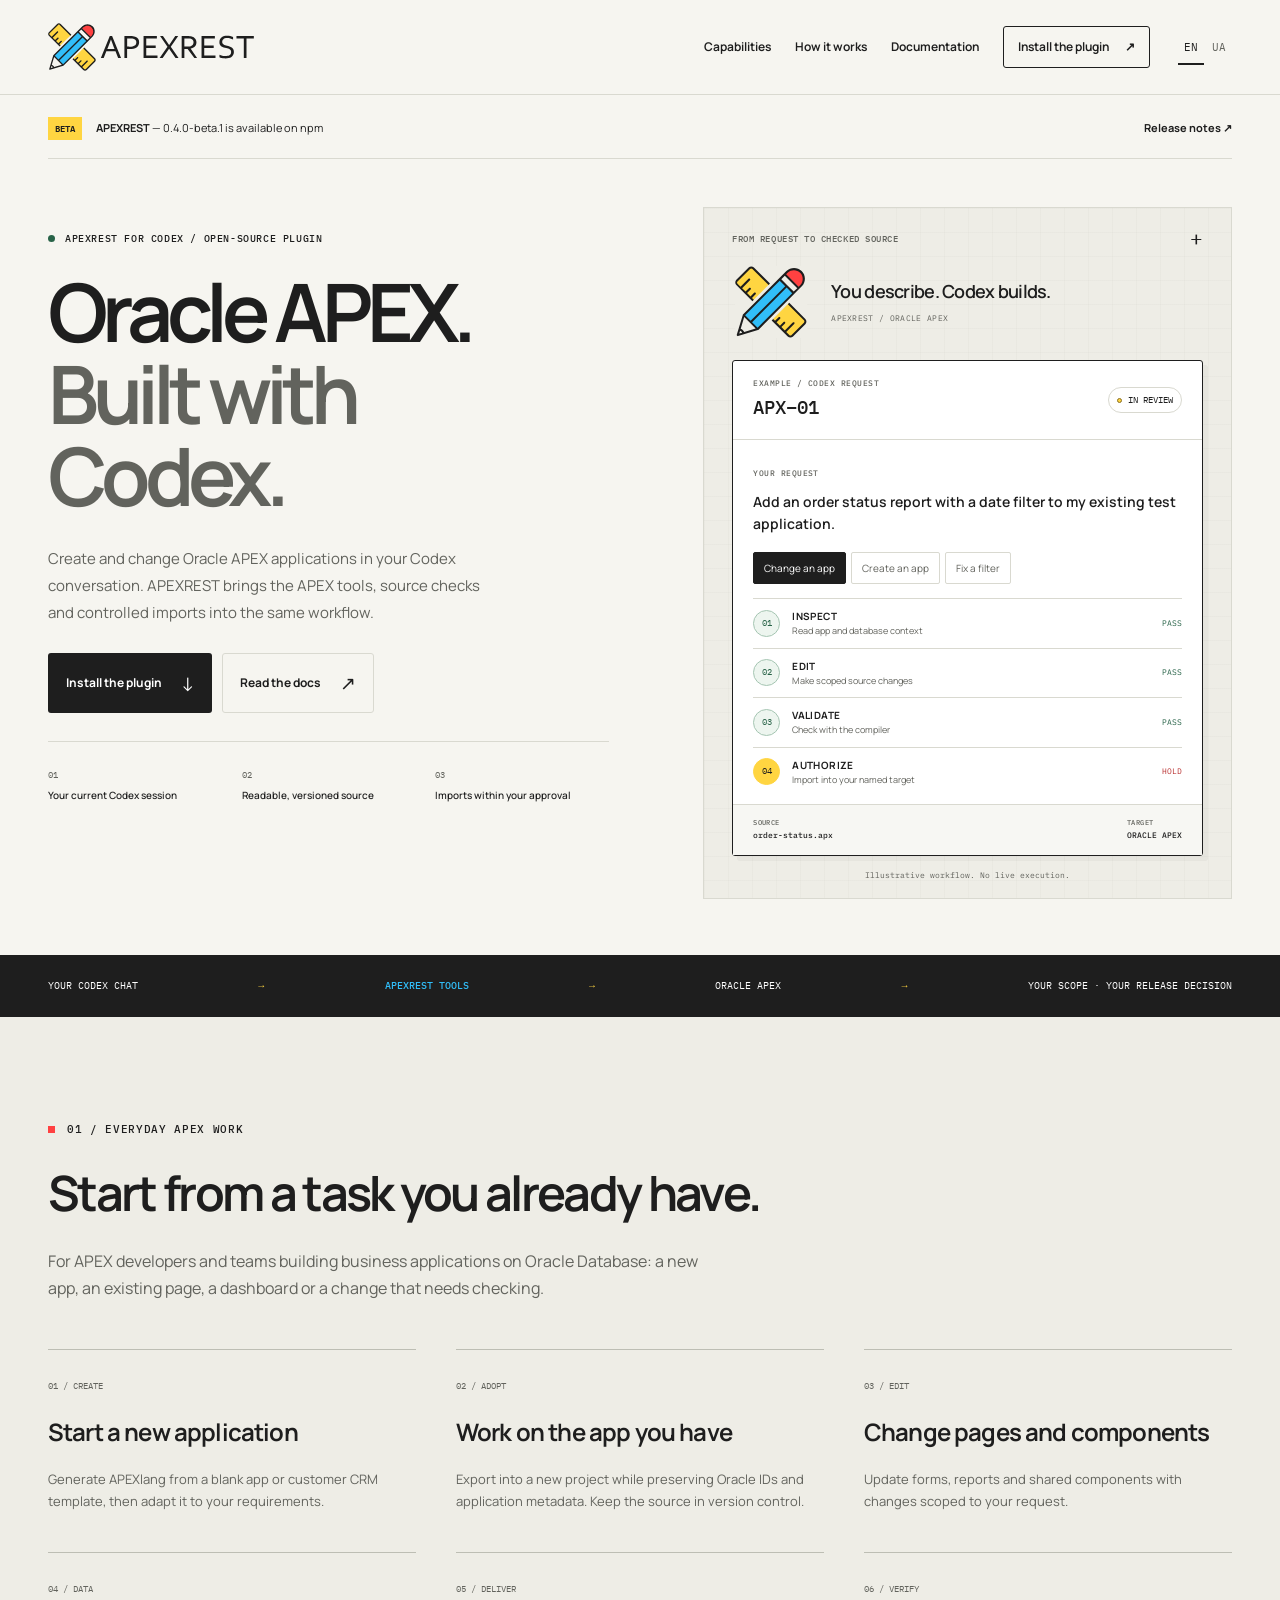
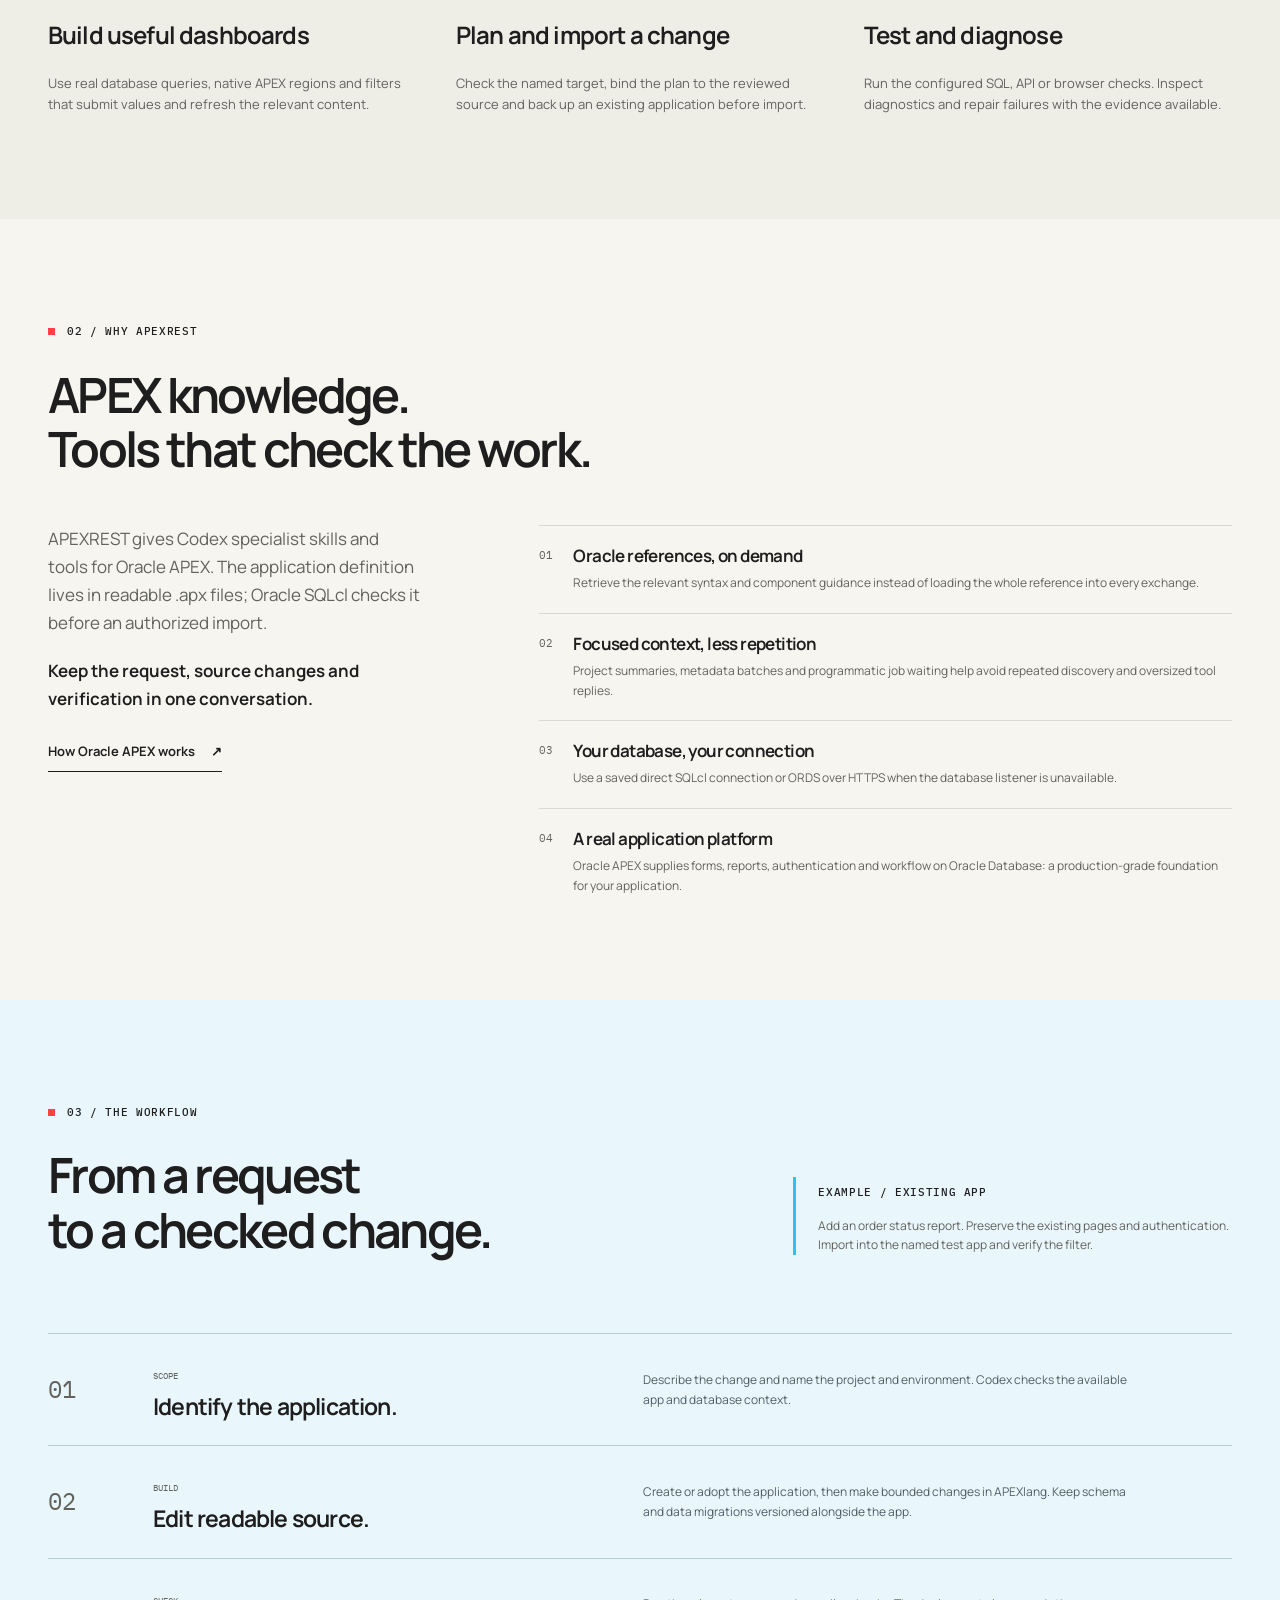
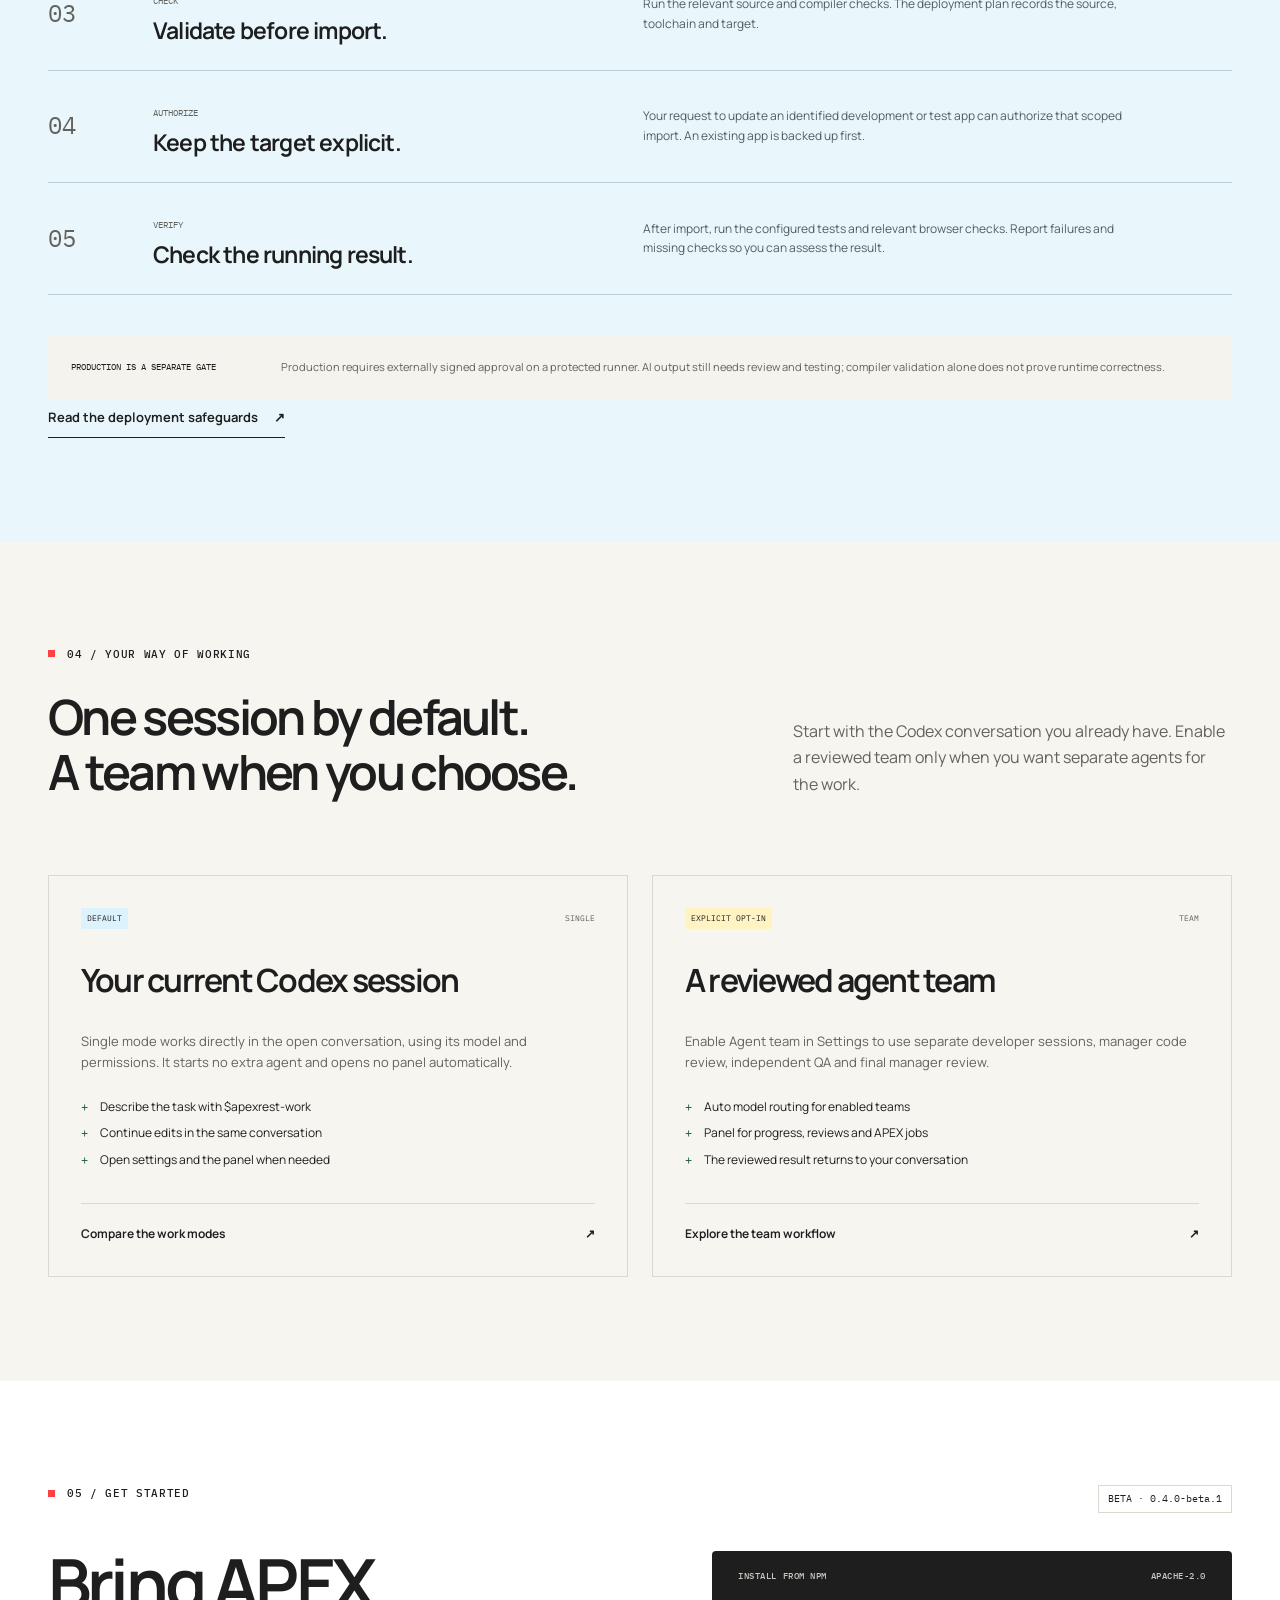
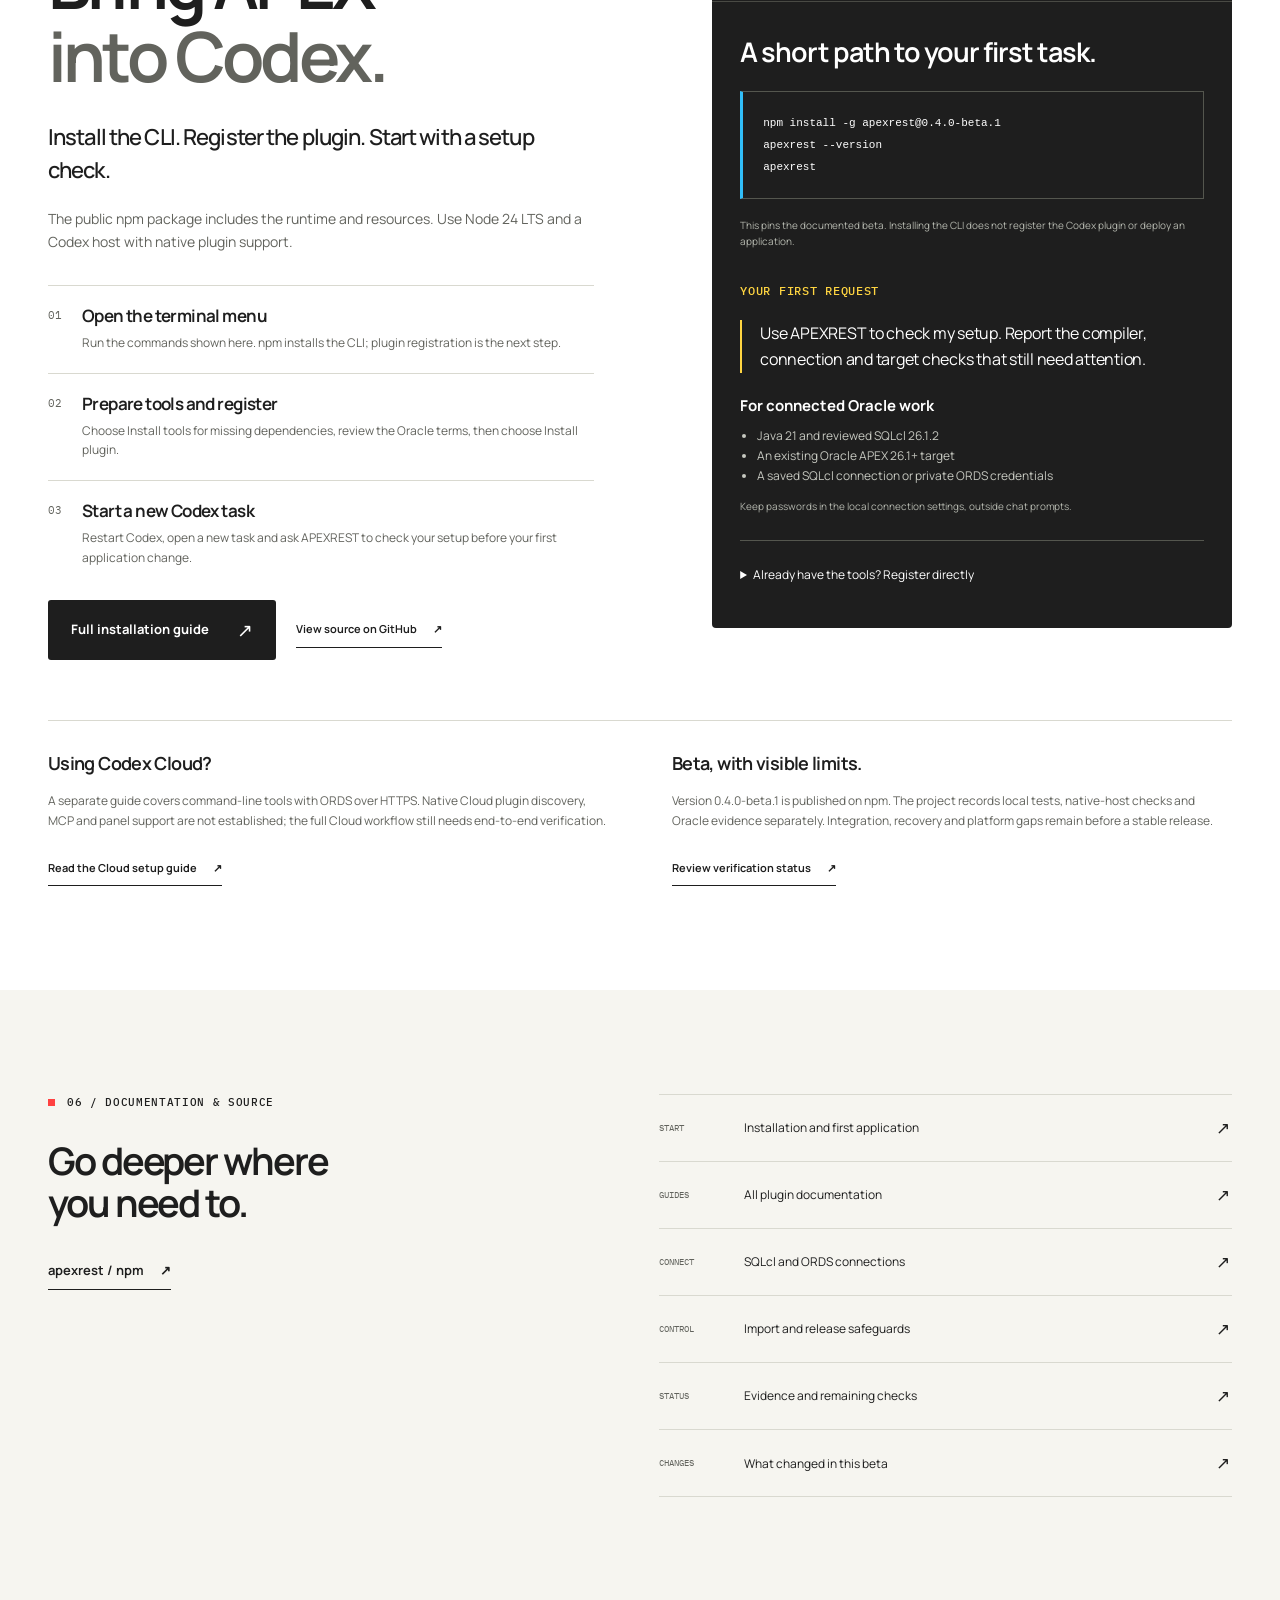
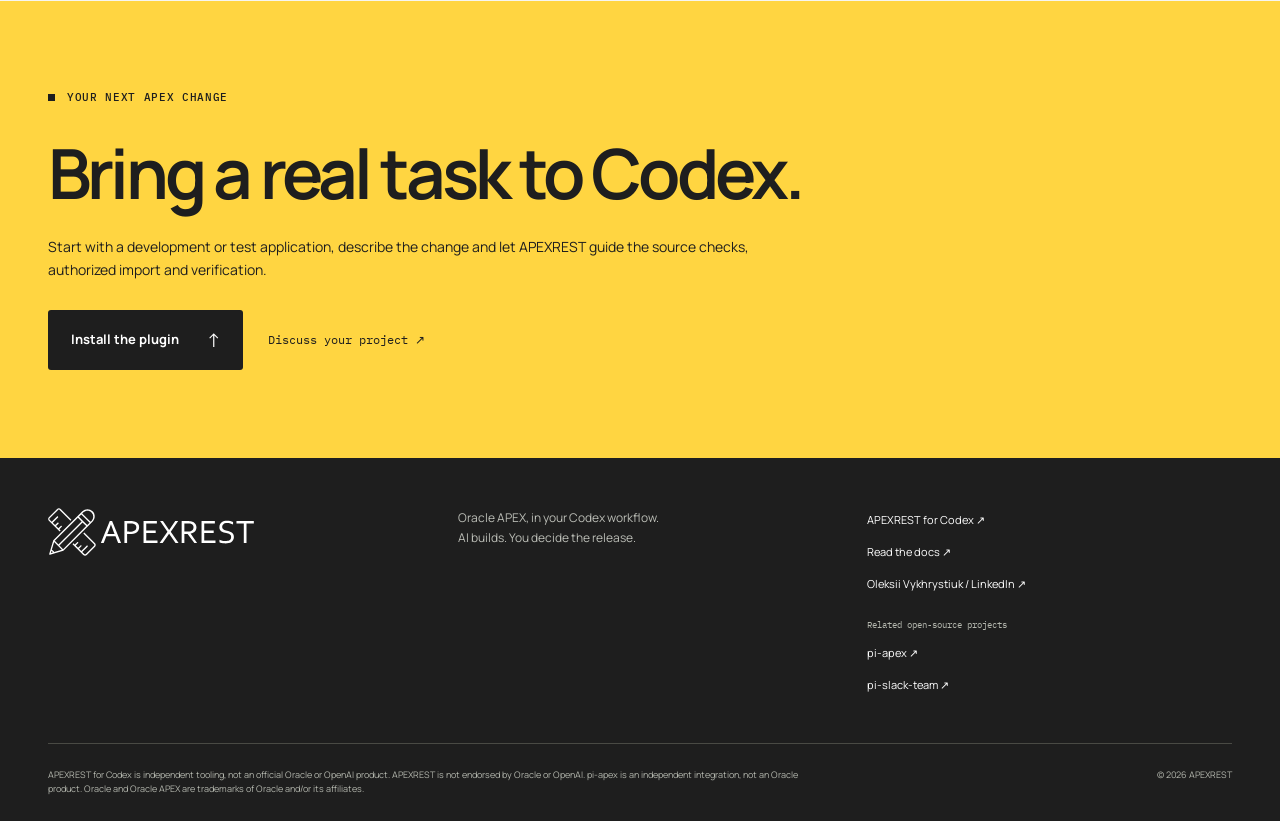
==== commit fb81dd98: "Make APEXREST for Codex the primary website product" ====
--- a/index.html
+++ b/index.html
@@ -3,8 +3,8 @@
 <head>
   <meta charset="utf-8">
   <meta name="viewport" content="width=device-width, initial-scale=1">
-  <title>APEXREST — From Jira ticket to production with an AI delivery team</title>
-  <meta name="description" content="AI delivery teams for Oracle APEX, with human-controlled release. Meet APEXREST for Codex beta: create, change, import and verify APEX applications.">
+  <title>APEXREST for Codex — Build and change Oracle APEX applications</title>
+  <meta name="description" content="Bring Oracle APEX into Codex. Create apps, change existing pages, validate APEXlang and verify authorized imports. Open-source plugin, with you in control.">
   <meta name="robots" content="index, follow, max-image-preview:large">
   <meta name="theme-color" content="#F6F5F0">
   <link rel="canonical" href="https://apex.rest/">
@@ -17,16 +17,16 @@
   <meta property="og:site_name" content="APEXREST">
   <meta property="og:locale" content="en_US">
   <meta property="og:locale:alternate" content="uk_UA">
-  <meta property="og:title" content="Built by AI. Released by you. — APEXREST">
-  <meta property="og:description" content="AI-operated delivery with human-controlled release. Introducing APEXREST for Codex beta: Oracle APEX from source to verified import.">
+  <meta property="og:title" content="APEXREST for Codex — Build and change Oracle APEX applications">
+  <meta property="og:description" content="Bring Oracle APEX into Codex. Create apps, change existing pages, validate APEXlang and verify authorized imports. Open-source plugin, with you in control.">
   <meta property="og:image" content="https://apex.rest/assets/og.png">
   <meta property="og:image:width" content="1200">
   <meta property="og:image:height" content="630">
-  <meta property="og:image:alt" content="APEXREST: Built by AI. Released by you. Plan, build, verify, human approval.">
+  <meta property="og:image:alt" content="APEXREST for Codex: Oracle APEX. Built with Codex. Create, change, validate and verify.">
 
   <meta name="twitter:card" content="summary_large_image">
-  <meta name="twitter:title" content="Built by AI. Released by you. — APEXREST">
-  <meta name="twitter:description" content="AI-operated delivery with human-controlled release. Introducing APEXREST for Codex beta: Oracle APEX from source to verified import.">
+  <meta name="twitter:title" content="APEXREST for Codex — Build and change Oracle APEX applications">
+  <meta name="twitter:description" content="Bring Oracle APEX into Codex. Create apps, change existing pages, validate APEXlang and verify authorized imports. Open-source plugin, with you in control.">
   <meta name="twitter:image" content="https://apex.rest/assets/og.png">
 
   <link rel="stylesheet" href="assets/fonts/fonts.css">
@@ -36,619 +36,146 @@
   <noscript><style>@media(max-width:760px){.header-inner{flex-wrap:wrap;padding-block:16px}.site-nav,html:lang(uk) .site-nav{display:flex;position:static;order:3;flex-basis:100%;flex-wrap:wrap;padding:0;border:0;max-height:none}.menu-toggle{display:none}.scenario-tabs{display:none}}</style></noscript>
 
   <script type="application/ld+json">
-  {
-    "@context": "https://schema.org",
+{
+  "@context": "https://schema.org",
+  "@type": "Organization",
+  "name": "APEXREST",
+  "url": "https://apex.rest/",
+  "logo": "https://apex.rest/assets/brand/apexrest-logo.svg",
+  "description": "Bring Oracle APEX into Codex. Create apps, change existing pages, validate APEXlang and verify authorized imports. Open-source plugin, with you in control.",
+  "sameAs": [
+    "https://github.com/apexrest-dev/apexrest-codex"
+  ]
+}
+  </script>
+  <script type="application/ld+json">
+{
+  "@context": "https://schema.org",
+  "@type": "SoftwareApplication",
+  "name": "APEXREST for Codex",
+  "applicationCategory": "DeveloperApplication",
+  "softwareVersion": "0.4.0-beta.1",
+  "url": "https://github.com/apexrest-dev/apexrest-codex",
+  "downloadUrl": "https://www.npmjs.com/package/apexrest",
+  "license": "https://github.com/apexrest-dev/apexrest-codex/blob/main/LICENSE",
+  "description": "Bring Oracle APEX into Codex. Create apps, change existing pages, validate APEXlang and verify authorized imports. Open-source plugin, with you in control.",
+  "publisher": {
     "@type": "Organization",
     "name": "APEXREST",
-    "url": "https://apex.rest/",
-    "email": "info@apex.rest",
-    "logo": "https://apex.rest/assets/brand/apexrest-logo.svg",
-    "description": "APEXREST operates AI delivery teams that turn Jira requests into validated Oracle APEX changes, tested on staging and released through explicit human approval gates.",
-    "sameAs": [
-      "https://github.com/apexrest-dev/apexrest-codex",
-      "https://github.com/avhrst/pi-apex",
-      "https://github.com/avhrst/pi-slack-team"
-    ]
+    "url": "https://apex.rest/"
   }
-  </script>
-  <script type="application/ld+json">
-  {
-    "@context": "https://schema.org",
-    "@type": "SoftwareApplication",
-    "name": "APEXREST for Codex",
-    "applicationCategory": "DeveloperApplication",
-    "softwareVersion": "0.1.0-beta.1",
-    "url": "https://github.com/apexrest-dev/apexrest-codex",
-    "license": "https://github.com/apexrest-dev/apexrest-codex/blob/main/LICENSE",
-    "description": "Beta Codex plugin connecting native skills and MCP tools to Oracle SQLcl for APEXlang generation, existing-app changes, authorized imports and runtime verification.",
-    "publisher": {
-      "@type": "Organization",
-      "name": "APEXREST",
-      "url": "https://apex.rest/"
-    }
-  }
+}
   </script>
 </head>
 <body>
   <a class="skip-link" href="#main">Skip to main content</a>
-
   <header class="site-header" id="site-header">
     <div class="shell header-inner">
-      <a class="brand" href="#top" aria-label="APEXREST home">
-        <img class="brand-logo" src="assets/brand/apexrest-logo.svg" alt="APEXREST" width="216" height="50">
-      </a>
-
+      <a class="brand" href="#top" aria-label="APEXREST home"><img class="brand-logo" src="assets/brand/apexrest-logo.svg" alt="APEXREST" width="216" height="50"></a>
       <nav class="site-nav" id="site-nav" aria-label="Main navigation">
+        <a href="#work">Capabilities</a>
         <a href="#trace">How it works</a>
-        <a href="#team">The AI team</a>
-        <a href="#system">Safety gates</a>
-        <a href="#proof">Open source</a>
-        <a href="#contact" class="nav-cta">Build your team <span aria-hidden="true">↗</span></a>
+        <a href="#proof">Documentation</a>
+        <a href="#install" class="nav-cta">Install the plugin <span aria-hidden="true">↗</span></a>
       </nav>
-
-
       <nav class="language-switch" aria-label="Language">
         <a href="/" lang="en" hreflang="en" aria-label="English" aria-current="page">EN</a>
         <a href="/uk/" lang="uk" hreflang="uk" aria-label="Українська">UA</a>
       </nav>
-
-      <button class="menu-toggle" id="menu-toggle" type="button" aria-expanded="false" aria-controls="site-nav" aria-label="Open navigation">
-        <span></span><span></span>
-      </button>
+      <button class="menu-toggle" id="menu-toggle" type="button" aria-expanded="false" aria-controls="site-nav" aria-label="Open navigation"><span></span><span></span></button>
     </div>
   </header>
-
   <main id="main">
     <section class="hero" id="top">
-      <div class="shell announcement-banner">
-        <a href="#codex">
-          <span class="announcement-badge">NEW / BETA</span>
-          <span><strong>APEXREST for Codex</strong> — Oracle APEX, from source to verified import.</span>
-          <span class="announcement-banner-link">Explore the plugin <span aria-hidden="true">↓</span></span>
-        </a>
-      </div>
-      <div class="shell hero-grid">
+      <div class="shell announcement-banner"><a href="https://github.com/apexrest-dev/apexrest-codex/blob/main/docs/release-notes.md" target="_blank" rel="noopener noreferrer"><span class="announcement-badge">BETA</span><span><strong>APEXREST</strong> — 0.4.0-beta.1 is available on npm</span><span class="announcement-banner-link">Release notes <span aria-hidden="true">↗</span></span></a></div>
+      <div class="shell hero-grid" id="codex">
         <div class="hero-copy">
-          <p class="eyebrow"><span class="status-dot" aria-hidden="true"></span> AI DELIVERY TEAMS FOR ORACLE APEX</p>
-          <h1>Built by AI.<br><em>Released<br> by you.</em></h1>
-          <p class="hero-lede">From a Jira ticket to an Oracle APEX application. Your AI team plans, builds, and tests. You stay in control of the decisions that matter.</p>
-
-          <div class="hero-actions">
-            <a class="button button-primary" href="mailto:info@apex.rest?subject=Automate%20my%20Oracle%20APEX%20delivery&amp;body=Current%20APEX%20application%3A%0ATypical%20Jira%20request%3A%0AStage%20environment%3A%0AFirst%20workflow%20to%20automate%3A%0A">Build your AI team <span aria-hidden="true">↗</span></a>
-            <a class="button button-secondary" href="#trace">See the workflow <span aria-hidden="true">↓</span></a>
-          </div>
-
-          <div class="hero-proof" aria-label="Delivery principles">
-            <div><span>01</span><strong>Plain-language Jira intake</strong></div>
-            <div><span>02</span><strong>AI build + QA on staging</strong></div>
-            <div><span>03</span><strong>Human-controlled release</strong></div>
-          </div>
+          <p class="eyebrow"><span class="status-dot" aria-hidden="true"></span>APEXREST FOR CODEX / OPEN-SOURCE PLUGIN</p>
+          <h1>Oracle APEX.<br><em>Built with<br> Codex.</em></h1>
+          <p class="hero-lede">Create and change Oracle APEX applications in your Codex conversation. APEXREST brings the APEX tools, source checks and controlled imports into the same workflow.</p>
+          <div class="hero-actions"><a class="button button-primary" href="#install">Install the plugin <span aria-hidden="true">↓</span></a><a class="button button-secondary" href="https://github.com/apexrest-dev/apexrest-codex/blob/main/docs/index.md" target="_blank" rel="noopener noreferrer">Read the docs <span aria-hidden="true">↗</span></a></div>
+          <div class="hero-proof"><div><span>01</span><strong>Your current Codex session</strong></div><div><span>02</span><strong>Readable, versioned source</strong></div><div><span>03</span><strong>Imports within your approval</strong></div></div>
         </div>
-
         <div class="hero-studio">
-          <div class="studio-heading"><span class="micro-label">PRECISION BY DESIGN</span><span class="studio-cross" aria-hidden="true">+</span></div>
-          <div class="studio-identity"><img src="assets/brand/apexrest-symbol.svg" alt="" width="108" height="108"><p>AI builds. Humans decide.<span>APEXREST / DELIVERY SYSTEM</span></p></div>
-        <aside class="work-order" aria-label="Illustrative APEXREST build mission">
-          <div class="work-order-head">
-            <div>
-              <span class="micro-label">EXAMPLE / TEAM MISSION</span>
-              <strong id="mission-id">AR–042</strong>
-            </div>
-            <span class="docket-state"><i aria-hidden="true"></i> IN REVIEW</span>
-          </div>
-
-          <div class="mission-prompt">
-            <span class="micro-label">CUSTOMER BRIEF / JIRA</span>
-            <p id="mission-prompt">Build vendor onboarding with approval limits and a complete audit trail.</p>
-          </div>
-
-          <div class="scenario-tabs" role="group" aria-label="Choose sample mission">
-            <button class="scenario-button is-selected" type="button" data-scenario="vendor" aria-pressed="true">Vendors</button>
-            <button class="scenario-button" type="button" data-scenario="service" aria-pressed="false">Service</button>
-            <button class="scenario-button" type="button" data-scenario="field" aria-pressed="false">Field ops</button>
-          </div>
-
-          <div class="gate-rail" id="gate-rail" aria-label="Delivery gate status">
-            <div class="gate is-complete" data-gate="0">
-              <span class="gate-number">01</span>
-              <span><b>ADMIT</b><small>Access verified</small></span>
-              <i class="gate-stamp" aria-hidden="true">PASS</i>
-            </div>
-            <div class="gate is-complete" data-gate="1">
-              <span class="gate-number">02</span>
-              <span><b>SPECIFY</b><small>Context bounded</small></span>
-              <i class="gate-stamp" aria-hidden="true">PASS</i>
-            </div>
-            <div class="gate is-complete" data-gate="2">
-              <span class="gate-number">03</span>
-              <span><b>COMPILE</b><small>APEXlang checked</small></span>
-              <i class="gate-stamp" aria-hidden="true">PASS</i>
-            </div>
-            <div class="gate is-hold" data-gate="3">
-              <span class="gate-number">04</span>
-              <span><b>APPROVE</b><small>Human decides</small></span>
-              <i class="gate-stamp" aria-hidden="true">HOLD</i>
-            </div>
-          </div>
-
-          <div class="build-readout">
-            <div><span class="micro-label">ARTIFACT</span><b id="artifact-name">vendor-onboarding.apx</b></div>
-            <div><span class="micro-label">TARGET</span><b>ORACLE APEX</b></div>
-          </div>
-          <p class="sr-only" id="mission-status" aria-live="polite"></p>
-        </aside>
+          <div class="studio-heading"><span class="micro-label">FROM REQUEST TO CHECKED SOURCE</span><span class="studio-cross" aria-hidden="true">+</span></div>
+          <div class="studio-identity"><img src="assets/brand/apexrest-symbol.svg" alt="" width="108" height="108"><p>You describe. Codex builds.<span>APEXREST / ORACLE APEX</span></p></div>
+          <aside class="work-order" aria-label="Illustrative APEXREST workflow">
+            <div class="work-order-head"><div><span class="micro-label">EXAMPLE / CODEX REQUEST</span><strong id="mission-id">APX–01</strong></div><span class="docket-state"><i aria-hidden="true"></i>IN REVIEW</span></div>
+            <div class="mission-prompt"><span class="micro-label">YOUR REQUEST</span><p id="mission-prompt">Add an order status report with a date filter to my existing test application.</p></div>
+            <div class="scenario-tabs" role="group" aria-label="Choose an example request"><button class="scenario-button is-selected" type="button" data-scenario="change" aria-pressed="true">Change an app</button><button class="scenario-button" type="button" data-scenario="create" aria-pressed="false">Create an app</button><button class="scenario-button" type="button" data-scenario="repair" aria-pressed="false">Fix a filter</button></div>
+            <div class="gate-rail" id="gate-rail"><div class="gate is-complete" data-gate="0"><span class="gate-number">01</span><span><b>INSPECT</b><small>Read app and database context</small></span><i class="gate-stamp" aria-hidden="true">PASS</i></div>
+<div class="gate is-complete" data-gate="1"><span class="gate-number">02</span><span><b>EDIT</b><small>Make scoped source changes</small></span><i class="gate-stamp" aria-hidden="true">PASS</i></div>
+<div class="gate is-complete" data-gate="2"><span class="gate-number">03</span><span><b>VALIDATE</b><small>Check with the compiler</small></span><i class="gate-stamp" aria-hidden="true">PASS</i></div>
+<div class="gate is-hold" data-gate="3"><span class="gate-number">04</span><span><b>AUTHORIZE</b><small>Import into your named target</small></span><i class="gate-stamp" aria-hidden="true">HOLD</i></div></div>
+            <div class="build-readout"><div><span class="micro-label">SOURCE</span><b id="artifact-name">order-status.apx</b></div><div><span class="micro-label">TARGET</span><b>ORACLE APEX</b></div></div>
+            <p class="sr-only" id="mission-status" aria-live="polite"></p>
+          </aside>
           <p class="studio-note">Illustrative workflow. No live execution.</p>
         </div>
       </div>
-
-      <div class="verification-strip" aria-label="APEXREST AI team roles">
-        <div class="shell verification-strip-inner">
-          <span>JIRA REQUEST</span>
-          <i aria-hidden="true">→</i>
-          <strong>AI DELIVERY TEAM</strong>
-          <i aria-hidden="true">→</i>
-          <span>STAGING + QA</span>
-          <i aria-hidden="true">→</i>
-          <span>HUMAN APPROVAL → PRODUCTION</span>
+      <div class="verification-strip"><div class="shell verification-strip-inner"><span>YOUR CODEX CHAT</span><i aria-hidden="true">→</i><strong>APEXREST TOOLS</strong><i aria-hidden="true">→</i><span>ORACLE APEX</span><i aria-hidden="true">→</i><span>YOUR SCOPE · YOUR RELEASE DECISION</span></div></div>
+    </section>
+    <section class="use-cases section-block section-paper" id="work">
+      <div class="shell"><div class="section-intro"><p class="section-index">01 / EVERYDAY APEX WORK</p><h2>Start from a task you already have.</h2><p class="section-lede">For APEX developers and teams building business applications on Oracle Database: a new app, an existing page, a dashboard or a change that needs checking.</p></div><div class="use-case-grid"><article><span>01 / CREATE</span><h3>Start a new application</h3><p>Generate APEXlang from a blank app or customer CRM template, then adapt it to your requirements.</p></article>
+<article><span>02 / ADOPT</span><h3>Work on the app you have</h3><p>Export into a new project while preserving Oracle IDs and application metadata. Keep the source in version control.</p></article>
+<article><span>03 / EDIT</span><h3>Change pages and components</h3><p>Update forms, reports and shared components with changes scoped to your request.</p></article>
+<article><span>04 / DATA</span><h3>Build useful dashboards</h3><p>Use real database queries, native APEX regions and filters that submit values and refresh the relevant content.</p></article>
+<article><span>05 / DELIVER</span><h3>Plan and import a change</h3><p>Check the named target, bind the plan to the reviewed source and back up an existing application before import.</p></article>
+<article><span>06 / VERIFY</span><h3>Test and diagnose</h3><p>Run the configured SQL, API or browser checks. Inspect diagnostics and repair failures with the evidence available.</p></article></div></div>
+    </section>
+    <section class="argument section-block" id="argument">
+      <div class="shell"><div class="section-intro"><p class="section-index">02 / WHY APEXREST</p><h2>APEX knowledge.<br>Tools that check the work.</h2></div>
+        <div class="argument-grid"><div class="statement-block"><p>APEXREST gives Codex specialist skills and tools for Oracle APEX. The application definition lives in readable .apx files; Oracle SQLcl checks it before an authorized import.</p><p class="statement-accent">Keep the request, source changes and verification in one conversation.</p><a class="text-link" href="https://docs.oracle.com/en/database/oracle/apex/26.1/apxdc/introduction.html" target="_blank" rel="noopener noreferrer">How Oracle APEX works <span aria-hidden="true">↗</span></a></div><ol class="announcement-capabilities product-advantages"><li><span aria-hidden="true">01</span><div><h3>Oracle references, on demand</h3><p>Retrieve the relevant syntax and component guidance instead of loading the whole reference into every exchange.</p></div></li>
+<li><span aria-hidden="true">02</span><div><h3>Focused context, less repetition</h3><p>Project summaries, metadata batches and programmatic job waiting help avoid repeated discovery and oversized tool replies.</p></div></li>
+<li><span aria-hidden="true">03</span><div><h3>Your database, your connection</h3><p>Use a saved direct SQLcl connection or ORDS over HTTPS when the database listener is unavailable.</p></div></li>
+<li><span aria-hidden="true">04</span><div><h3>A real application platform</h3><p>Oracle APEX supplies forms, reports, authentication and workflow on Oracle Database: a production-grade foundation for your application.</p></div></li></ol></div>
+      </div>
+    </section>
+    <section class="trace section-block section-accent" id="trace">
+      <div class="shell"><div class="section-intro section-intro-split trace-intro"><div><p class="section-index">03 / THE WORKFLOW</p><h2>From a request<br>to a checked change.</h2></div><div class="slack-brief"><span class="micro-label">EXAMPLE / EXISTING APP</span><p>Add an order status report. Preserve the existing pages and authentication. Import into the named test app and verify the filter.</p></div></div>
+        <ol class="trace-list product-workflow"><li><span class="trace-number">01</span><div><span class="trace-verb">SCOPE</span><h3>Identify the application.</h3></div><p>Describe the change and name the project and environment. Codex checks the available app and database context.</p></li>
+<li><span class="trace-number">02</span><div><span class="trace-verb">BUILD</span><h3>Edit readable source.</h3></div><p>Create or adopt the application, then make bounded changes in APEXlang. Keep schema and data migrations versioned alongside the app.</p></li>
+<li><span class="trace-number">03</span><div><span class="trace-verb">CHECK</span><h3>Validate before import.</h3></div><p>Run the relevant source and compiler checks. The deployment plan records the source, toolchain and target.</p></li>
+<li><span class="trace-number">04</span><div><span class="trace-verb">AUTHORIZE</span><h3>Keep the target explicit.</h3></div><p>Your request to update an identified development or test app can authorize that scoped import. An existing app is backed up first.</p></li>
+<li><span class="trace-number">05</span><div><span class="trace-verb">VERIFY</span><h3>Check the running result.</h3></div><p>After import, run the configured tests and relevant browser checks. Report failures and missing checks so you can assess the result.</p></li></ol>
+        <div class="trust-line" id="system"><span class="trust-stamp">PRODUCTION IS A SEPARATE GATE</span><p>Production requires externally signed approval on a protected runner. AI output still needs review and testing; compiler validation alone does not prove runtime correctness.</p></div>
+        <a class="text-link" href="https://github.com/apexrest-dev/apexrest-codex/blob/main/docs/deployment-safety.md" target="_blank" rel="noopener noreferrer">Read the deployment safeguards <span aria-hidden="true">↗</span></a>
+      </div>
+    </section>
+    <section class="section-block" id="team">
+      <div class="shell"><div class="section-intro section-intro-split"><div><p class="section-index">04 / YOUR WAY OF WORKING</p><h2>One session by default.<br>A team when you choose.</h2></div><p>Start with the Codex conversation you already have. Enable a reviewed team only when you want separate agents for the work.</p></div>
+        <div class="repo-grid">
+          <article class="repo-card repo-control"><div class="repo-card-top"><span class="repo-label">DEFAULT</span><span class="repo-status">SINGLE</span></div><h3>Your current Codex session</h3><p class="repo-summary">Single mode works directly in the open conversation, using its model and permissions. It starts no extra agent and opens no panel automatically.</p><ul><li>Describe the task with $apexrest-work</li><li>Continue edits in the same conversation</li><li>Open settings and the panel when needed</li></ul><a class="repo-link" href="https://github.com/apexrest-dev/apexrest-codex/blob/main/docs/work-modes.md" target="_blank" rel="noopener noreferrer">Compare the work modes <span aria-hidden="true">↗</span></a></article>
+          <article class="repo-card repo-gate"><div class="repo-card-top"><span class="repo-label">EXPLICIT OPT-IN</span><span class="repo-status">TEAM</span></div><h3>A reviewed agent team</h3><p class="repo-summary">Enable Agent team in Settings to use separate developer sessions, manager code review, independent QA and final manager review.</p><ul><li>Auto model routing for enabled teams</li><li>Panel for progress, reviews and APEX jobs</li><li>The reviewed result returns to your conversation</li></ul><a class="repo-link" href="https://github.com/apexrest-dev/apexrest-codex/blob/main/docs/agent-workflow.md" target="_blank" rel="noopener noreferrer">Explore the team workflow <span aria-hidden="true">↗</span></a></article>
         </div>
       </div>
     </section>
-
-    <section class="announcement section-block" id="codex" aria-labelledby="codex-title">
-      <div class="shell">
-        <div class="announcement-heading">
-          <p class="section-index">NEW / NATIVE CODEX PLUGIN</p>
-          <span class="announcement-version">BETA · 0.1.0-beta.1</span>
+    <section class="announcement section-block" id="install" aria-labelledby="install-title">
+      <div class="shell"><div class="announcement-heading"><p class="section-index">05 / GET STARTED</p><span class="announcement-version">BETA · 0.4.0-beta.1</span></div>
+        <div class="announcement-grid"><div class="announcement-copy"><h2 id="install-title">Bring APEX<br><em>into Codex.</em></h2><p class="announcement-lede">Install the CLI. Register the plugin. Start with a setup check.</p><p>The public npm package includes the runtime and resources. Use Node 24 LTS and a Codex host with native plugin support.</p><ol class="announcement-capabilities"><li><span aria-hidden="true">01</span><div><h3>Open the terminal menu</h3><p>Run the commands shown here. npm installs the CLI; plugin registration is the next step.</p></div></li>
+<li><span aria-hidden="true">02</span><div><h3>Prepare tools and register</h3><p>Choose Install tools for missing dependencies, review the Oracle terms, then choose Install plugin.</p></div></li>
+<li><span aria-hidden="true">03</span><div><h3>Start a new Codex task</h3><p>Restart Codex, open a new task and ask APEXREST to check your setup before your first application change.</p></div></li></ol><div class="announcement-actions"><a class="button button-primary" href="https://github.com/apexrest-dev/apexrest-codex/blob/main/docs/getting-started.md" target="_blank" rel="noopener noreferrer">Full installation guide <span aria-hidden="true">↗</span></a><a class="text-link" href="https://github.com/apexrest-dev/apexrest-codex" target="_blank" rel="noopener noreferrer">View source on GitHub <span aria-hidden="true">↗</span></a></div></div>
+          <aside class="announcement-install" aria-labelledby="install-commands-title"><div class="announcement-install-head"><span class="micro-label">INSTALL FROM NPM</span><span class="micro-label">APACHE-2.0</span></div><div class="announcement-install-body"><h3 id="install-commands-title">A short path to your first task.</h3>
+            <pre class="announcement-commands"><code>npm install -g apexrest@0.4.0-beta.1
+apexrest --version
+apexrest</code></pre><p class="announcement-install-note">This pins the documented beta. Installing the CLI does not register the Codex plugin or deploy an application.</p>
+            <p class="micro-label">YOUR FIRST REQUEST</p><blockquote class="announcement-prompt">Use APEXREST to check my setup. Report the compiler, connection and target checks that still need attention.</blockquote><h4>For connected Oracle work</h4><ul class="announcement-requirements"><li>Java 21 and reviewed SQLcl 26.1.2</li><li>An existing Oracle APEX 26.1+ target</li><li>A saved SQLcl connection or private ORDS credentials</li></ul><p class="announcement-install-note">Keep passwords in the local connection settings, outside chat prompts.</p>
+            <details class="install-alternative"><summary>Already have the tools? Register directly</summary><pre class="announcement-commands"><code>codex plugin marketplace add apexrest-dev/apexrest-codex
+codex plugin add apexrest-apex@apexrest</code></pre></details>
+          </div></aside>
         </div>
-
-        <div class="announcement-grid">
-          <div class="announcement-copy">
-            <h2 id="codex-title">APEXREST<br><em>for Codex.</em></h2>
-            <p class="announcement-lede">Build and change Oracle APEX applications, from source to a verified import.</p>
-            <p>Native Codex skills and MCP tools connect to Oracle SQLcl. Work in readable APEXlang, bring an existing application into version control, and check the imported result in the Codex in-app browser.</p>
-
-            <ol class="announcement-capabilities">
-              <li><span aria-hidden="true">01</span><div><h3>Create or adopt</h3><p>Start with a blank app or customer CRM template. Export an existing app into a new directory while preserving Oracle IDs and application metadata.</p></div></li>
-              <li><span aria-hidden="true">02</span><div><h3>Edit and build</h3><p>Change pages and shared components. Build dashboards with real source queries, native APEX regions and working filters.</p></div></li>
-              <li><span aria-hidden="true">03</span><div><h3>Plan, import and verify</h3><p>Bind the plan to source, toolchain and target. Back up an existing app, import within the authorized scope, then run relevant configured tests and browser checks.</p></div></li>
-            </ol>
-
-            <div class="announcement-actions">
-              <a class="button button-primary" href="https://github.com/apexrest-dev/apexrest-codex" target="_blank" rel="noopener noreferrer">Explore on GitHub <span aria-hidden="true">↗</span></a>
-              <a class="text-link" href="https://github.com/apexrest-dev/apexrest-codex/blob/main/docs/index.md" target="_blank" rel="noopener noreferrer">Read the documentation <span aria-hidden="true">↗</span></a>
-            </div>
-          </div>
-
-          <aside class="announcement-install" aria-labelledby="codex-install-title">
-            <div class="announcement-install-head">
-              <span class="micro-label">GET STARTED</span>
-              <span class="micro-label">APACHE-2.0</span>
-            </div>
-            <div class="announcement-install-body">
-              <h3 id="codex-install-title">Bring APEX into Codex.</h3>
-              <p>With Node 24 LTS and a Codex CLI that supports native plugins, run:</p>
-              <pre class="announcement-commands"><code>codex plugin marketplace add apexrest-dev/apexrest-codex
-codex plugin add apexrest-apex@apexrest</code></pre>
-              <p class="announcement-install-note">The runtime is bundled; no local build is needed. Start a new Codex task after installation.</p>
-
-              <p class="micro-label">YOUR FIRST REQUEST</p>
-              <blockquote class="announcement-prompt">Use APEXREST to check my setup. Report the compiler, connection and target checks that still need attention.</blockquote>
-
-              <h4>For connected Oracle work</h4>
-              <ul class="announcement-requirements">
-                <li>Java 21 and reviewed SQLcl 26.1.2</li>
-                <li>An existing supported Oracle APEX target</li>
-                <li>A named SQLcl connection saved locally</li>
-              </ul>
-              <p class="announcement-install-note">Installation does not create a database or deploy an application. Keep passwords out of prompts.</p>
-              <a class="text-link" href="https://github.com/apexrest-dev/apexrest-codex/blob/main/docs/getting-started.md" target="_blank" rel="noopener noreferrer">Follow the setup guide <span aria-hidden="true">↗</span></a>
-            </div>
-          </aside>
-        </div>
-
-        <div class="announcement-boundaries">
-          <div>
-            <h3>Explicit scope. Human authority.</h3>
-            <p>A request to create, update or import an identified development/test app authorizes that scoped import. Production requires separate, externally signed approval on a protected runner.</p>
-            <a class="text-link" href="https://github.com/apexrest-dev/apexrest-codex/blob/main/docs/deployment-safety.md" target="_blank" rel="noopener noreferrer">Deployment safeguards <span aria-hidden="true">↗</span></a>
-          </div>
-          <div>
-            <h3>Beta, with published evidence.</h3>
-            <p>Native installation was exercised on Codex 0.154.0 / macOS arm64, with real test-app imports on APEX 26.1.1. Broader integration, recovery and platform checks remain open before a stable release.</p>
-            <a class="text-link" href="https://github.com/apexrest-dev/apexrest-codex/blob/main/docs/implementation-status.md" target="_blank" rel="noopener noreferrer">Review verification status <span aria-hidden="true">↗</span></a>
-          </div>
-        </div>
-        <p class="announcement-disclaimer">Independent APEXREST tooling. APEXREST for Codex is not an official Oracle or OpenAI product.</p>
+        <div class="announcement-boundaries"><div><h3>Using Codex Cloud?</h3><p>A separate guide covers command-line tools with ORDS over HTTPS. Native Cloud plugin discovery, MCP and panel support are not established; the full Cloud workflow still needs end-to-end verification.</p><a class="text-link" href="https://github.com/apexrest-dev/apexrest-codex/blob/main/docs/codex-cloud.md" target="_blank" rel="noopener noreferrer">Read the Cloud setup guide <span aria-hidden="true">↗</span></a></div><div><h3>Beta, with visible limits.</h3><p>Version 0.4.0-beta.1 is published on npm. The project records local tests, native-host checks and Oracle evidence separately. Integration, recovery and platform gaps remain before a stable release.</p><a class="text-link" href="https://github.com/apexrest-dev/apexrest-codex/blob/main/docs/implementation-status.md" target="_blank" rel="noopener noreferrer">Review verification status <span aria-hidden="true">↗</span></a></div></div>
       </div>
     </section>
-
-    <section class="argument section-block" id="argument">
-      <div class="shell">
-        <div class="section-intro">
-          <p class="section-index">01 / WHY A TEAM</p>
-          <h2>Vibe coding, with an enterprise delivery system around it.</h2>
-        </div>
-
-        <div class="argument-grid">
-          <div class="statement-block">
-            <p>A Jira ticket written in everyday language becomes scoped work, a validated APEX change, a staging deployment, QA evidence, and a controlled production release.</p>
-            <p class="statement-accent">The agents do the work. Humans retain authority.</p>
-          </div>
-
-          <div class="comparison-sheet" aria-label="Comparison of a standalone coding agent and an APEXREST AI team">
-            <div class="comparison-head">
-              <span>VARIABLE</span>
-              <span>STANDALONE AGENT</span>
-              <span>APEXREST AI TEAM</span>
-            </div>
-            <div class="comparison-row">
-              <b>Ownership</b>
-              <span>User coordinates prompts</span>
-              <strong>Project Manager owns the mission</strong>
-            </div>
-            <div class="comparison-row">
-              <b>Build</b>
-              <span>General-purpose output</span>
-              <strong>APEX Developers use verified context</strong>
-            </div>
-            <div class="comparison-row">
-              <b>Quality</b>
-              <span>Self-review</span>
-              <strong>QA + compiler-backed evidence</strong>
-            </div>
-            <div class="comparison-row">
-              <b>Support</b>
-              <span>Ends at generation</span>
-              <strong>Support Agent closes the loop</strong>
-            </div>
-            <div class="comparison-row">
-              <b>Release</b>
-              <span>Boundaries depend on the prompt</span>
-              <strong>Explicit human decision</strong>
-            </div>
-          </div>
-        </div>
-
-        <blockquote class="big-quote">
-          <span>“</span>
-          The goal is not faster code generation. It is a complete, traceable path from a business request to a tested release—with critical authority kept <em>human</em>.
-        </blockquote>
-      </div>
-    </section>
-
-    <section class="apex-foundation section-block section-dark" id="why-apex">
-      <div class="shell">
-        <div class="section-intro section-intro-wide">
-          <p class="section-index">02 / WHY ORACLE APEX</p>
-          <h2>A complete platform beneath your AI team.</h2>
-          <p>Oracle APEX does not turn probabilistic models into deterministic machines. It does something more useful: it gives the whole team one documented application model and a mature runtime for the web-app plumbing teams otherwise rebuild on every project.</p>
-        </div>
-
-        <div class="foundation-list">
-          <article class="foundation-row">
-            <span class="foundation-code">UI / 01</span>
-            <h3>Interface included</h3>
-            <p>Responsive forms, reports, charts, navigation, theming, and accessible components live in the same application model.</p>
-            <span class="row-mark" aria-hidden="true">+</span>
-          </article>
-          <article class="foundation-row">
-            <span class="foundation-code">CTL / 02</span>
-            <h3>Control included</h3>
-            <p>Authentication, authorization, server-side sessions, output escaping, checksums, and application access control are platform concerns.</p>
-            <span class="row-mark" aria-hidden="true">+</span>
-          </article>
-          <article class="foundation-row">
-            <span class="foundation-code">DAT / 03</span>
-            <h3>Data included</h3>
-            <p>SQL, PL/SQL, transactions, automatic DML, optimistic locking, files, and reporting run close to Oracle Database.</p>
-            <span class="row-mark" aria-hidden="true">+</span>
-          </article>
-          <article class="foundation-row">
-            <span class="foundation-code">FLOW / 04</span>
-            <h3>Process included</h3>
-            <p>Workflows, human tasks, approvals, REST data sources, notifications, background work, and integrations are first-class components.</p>
-            <span class="row-mark" aria-hidden="true">+</span>
-          </article>
-          <article class="foundation-row">
-            <span class="foundation-code">OPS / 05</span>
-            <h3>Operations included</h3>
-            <p>Activity logs, developer audit trails, diagnostics, monitoring, export, import, and environment portability are built into the platform.</p>
-            <span class="row-mark" aria-hidden="true">+</span>
-          </article>
-        </div>
-
-        <div class="foundation-bottom">
-          <p><strong>Your AI team builds the application.</strong> APEX supplies the production-grade foundation.</p>
-          <a class="text-link light-link" href="https://docs.oracle.com/en/database/oracle/apex/26.1/apxdc/introduction.html" target="_blank" rel="noopener noreferrer">Read Oracle's platform overview <span aria-hidden="true">↗</span></a>
-        </div>
-      </div>
-    </section>
-
-    <section class="system section-block" id="system">
-      <div class="shell">
-        <div class="section-intro section-intro-split">
-          <div>
-            <p class="section-index">03 / THE SYSTEM</p>
-            <h2>Specialist agents.<br>One controlled delivery system.</h2>
-          </div>
-          <p>APEXREST connects Jira, an AI Project Manager, AI Developer, AI QA, and release automation to one constrained APEX delivery path. Every role has defined permissions, shared evidence, and a clear boundary.</p>
-        </div>
-
-        <div class="stack-sheet" aria-label="Three-layer APEXREST architecture">
-          <article class="stack-layer layer-creative">
-            <div class="layer-title">
-              <span>01</span>
-              <div><b>CREATIVE LAYER</b><small>Intent and collaboration</small></div>
-            </div>
-            <div class="layer-nodes">
-              <div class="stack-node"><span>HUMAN</span><b>Jira ticket</b><small>Plain language + screenshots</small></div>
-              <i class="node-arrow" aria-hidden="true">→</i>
-              <div class="stack-node"><span>PINET</span><b>Broker</b><small>Admission + routing</small></div>
-              <i class="node-arrow" aria-hidden="true">→</i>
-              <div class="stack-node node-emphasis"><span>TEAM</span><b>Specialist agents</b><small>PM · APEX Dev · QA · Release</small></div>
-            </div>
-          </article>
-
-          <article class="stack-layer layer-contract">
-            <div class="layer-title">
-              <span>02</span>
-              <div><b>CONTRACT LAYER</b><small>Deterministic delivery gates</small></div>
-            </div>
-            <div class="layer-nodes layer-nodes-many">
-              <div class="stack-node"><span>SPEC</span><b>APEXlang</b><small>Readable .apx files</small></div>
-              <i class="node-arrow" aria-hidden="true">→</i>
-              <div class="stack-node"><span>LOCAL</span><b>Validate</b><small>Syntax + vocabulary</small></div>
-              <i class="node-arrow" aria-hidden="true">→</i>
-              <div class="stack-node"><span>TRUTH</span><b>Compiler audit</b><small>Legal components</small></div>
-              <i class="node-arrow" aria-hidden="true">→</i>
-              <div class="stack-node node-gate"><span>LIVE</span><b>Validate</b><small>Oracle target</small></div>
-              <i class="node-arrow" aria-hidden="true">→</i>
-              <div class="stack-node node-human"><span>HUMAN</span><b>Approve import</b><small>Explicit target</small></div>
-            </div>
-          </article>
-
-          <article class="stack-layer layer-runtime">
-            <div class="layer-title">
-              <span>03</span>
-              <div><b>RUNTIME LAYER</b><small>Production-grade foundation</small></div>
-            </div>
-            <div class="runtime-line">
-              <span>ORACLE APEX</span>
-              <b>UI</b><b>SECURITY</b><b>DATA</b><b>WORKFLOW</b><b>REST</b><b>MONITORING</b>
-              <span>ORACLE DATABASE</span>
-            </div>
-          </article>
-        </div>
-
-        <p class="system-note"><span>Important:</span> “Deterministic vibe coding” describes the delivery pipeline, not the LLM. AI output still requires review, testing, and sound engineering. APEXlang represents the APEX application definition; schema objects and data migrations still need their own versioned delivery plan.</p>
-      </div>
-    </section>
-
-    <section class="trace section-block section-accent" id="trace">
-      <div class="shell">
-        <div class="section-intro section-intro-split trace-intro">
-          <div>
-            <p class="section-index">04 / THE DELIVERY LOOP</p>
-            <h2>From Jira to production.<br>Every handoff controlled.</h2>
-          </div>
-          <div class="slack-brief">
-            <span class="micro-label">JIRA / APEX-142</span>
-            <p><b>BUSINESS REQUEST</b> Add vendor onboarding with approval limits. Screenshots and acceptance criteria attached.</p>
-          </div>
-        </div>
-
-        <ol class="trace-list">
-          <li>
-            <span class="trace-number">01</span>
-            <div><span class="trace-verb">INTAKE</span><h3>Frame the work.</h3></div>
-            <p>A human describes the change in Jira using everyday language, screenshots, expected behavior, and acceptance criteria.</p>
-            <i aria-hidden="true">PASS</i>
-          </li>
-          <li>
-            <span class="trace-number">02</span>
-            <div><span class="trace-verb">PLAN</span><h3>Make it buildable.</h3></div>
-            <p>The AI Project Manager analyzes the ticket, resolves available context, defines the plan, assigns specialist work, and keeps Jira current.</p>
-            <i aria-hidden="true">PASS</i>
-          </li>
-          <li>
-            <span class="trace-number">03</span>
-            <div><span class="trace-verb">BUILD</span><h3>Create the application definition.</h3></div>
-            <p>The AI Developer exports the existing application, uses verified schema and API context, creates bounded APEXlang changes, validates them, and deploys to staging.</p>
-            <i aria-hidden="true">PASS</i>
-          </li>
-          <li>
-            <span class="trace-number">04</span>
-            <div><span class="trace-verb">VERIFY</span><h3>Disagree before production does.</h3></div>
-            <p>The AI QA opens the staging application in a browser, exercises relevant APIs, checks acceptance criteria and permissions, and returns evidence or failures to Jira.</p>
-            <i aria-hidden="true">PASS</i>
-          </li>
-          <li>
-            <span class="trace-number">05</span>
-            <div><span class="trace-verb">APPROVE</span><h3>Keep release human.</h3></div>
-            <p>A manual QA reviewer inspects the ticket, staging result, and agent evidence. Only an authorized person can approve the production release.</p>
-            <i class="hold-stamp" aria-hidden="true">HOLD</i>
-          </li>
-          <li>
-            <span class="trace-number">06</span>
-            <div><span class="trace-verb">RELEASE</span><h3>Deploy the approved change.</h3></div>
-            <p>After approval, the Release Agent deploys the exact reviewed artifact to the named production target, verifies the result, and records the outcome.</p>
-            <i aria-hidden="true">SHIP</i>
-          </li>
-        </ol>
-      </div>
-    </section>
-
-    <section class="team section-block section-dark" id="team">
-      <div class="shell">
-        <div class="section-intro section-intro-split">
-          <div>
-            <p class="section-index">05 / YOUR AI TEAM</p>
-            <h2>Four roles.<br>One Jira-to-production loop.</h2>
-          </div>
-          <p>These are not separate chat windows for you to coordinate. The agents share ticket context, evidence, defined responsibilities, and controlled handoffs from intake through release.</p>
-        </div>
-
-        <div class="roster">
-          <article>
-            <span class="roster-id">PM / 01</span>
-            <div class="roster-avatar" aria-hidden="true">PM</div>
-            <h3>Project Manager</h3>
-            <p>Turns business requests into prioritized missions, acceptance criteria, dependencies, and explicit decision points. Keeps scope, ownership, and status clear.</p>
-          </article>
-          <article>
-            <span class="roster-id">DEV / 02</span>
-            <div class="roster-avatar" aria-hidden="true">AX</div>
-            <h3>APEX Developer</h3>
-            <p>Exports the existing application, uses verified schema and API context, creates readable APEXlang changes, validates them, and deploys to staging.</p>
-          </article>
-          <article>
-            <span class="roster-id">QA / 03</span>
-            <div class="roster-avatar" aria-hidden="true">QA</div>
-            <h3>QA Agent</h3>
-            <p>Tests the staging application through the browser and APIs, challenges expected behavior and permissions, and records reproducible evidence in Jira.</p>
-          </article>
-          <article>
-            <span class="roster-id">REL / 04</span>
-            <div class="roster-avatar" aria-hidden="true">RL</div>
-            <h3>Release Agent</h3>
-            <p>Acts only after human approval, deploys the reviewed artifact to the named production target, verifies availability, and records the release outcome.</p>
-          </article>
-        </div>
-      </div>
-    </section>
-
-    <section class="proof section-block" id="proof">
-      <div class="shell">
-        <div class="section-intro section-intro-split">
-          <div>
-            <p class="section-index">06 / OPEN-SOURCE PROOF</p>
-            <h2>Don't take the pitch on faith. Inspect the machinery.</h2>
-          </div>
-          <p>The repositories expose the machinery beneath the team: controlled multi-agent orchestration and a bounded APEX delivery gate.</p>
-        </div>
-
-        <div class="repo-grid">
-          <article class="repo-card repo-control">
-            <div class="repo-card-top">
-              <span class="repo-label">CONTROL ROOM</span>
-              <span class="repo-status">MIT / OPEN SOURCE</span>
-            </div>
-            <h3>pi-slack-team</h3>
-            <p class="repo-summary">A Slack-to-agent broker and worker mesh that keeps access, thread ownership, routing, progress, inboxes, and scheduled work coherent.</p>
-            <ul>
-              <li>Default-deny Slack admission</li>
-              <li>Persistent thread ownership</li>
-              <li>Broker / follower worker mesh</li>
-              <li>Changed-only progress reporting</li>
-              <li>Stale-claim recovery and wake-ups</li>
-            </ul>
-            <a class="repo-link" href="https://github.com/avhrst/pi-slack-team" target="_blank" rel="noopener noreferrer">Explore the control room <span aria-hidden="true">↗</span></a>
-          </article>
-
-          <article class="repo-card repo-gate">
-            <div class="repo-card-top">
-              <span class="repo-label">APEX DELIVERY GATE</span>
-              <span class="repo-status">UPL-1.0 / OPEN SOURCE</span>
-            </div>
-            <h3>pi-apex</h3>
-            <p class="repo-summary">Oracle's public APEXlang skill, pinned with provenance, plus a bounded Pi extension for safe discovery, checking, and explicitly approved import.</p>
-            <ul>
-              <li>Workspace probing</li>
-              <li>Local APEXlang validation</li>
-              <li>Legal-property queries</li>
-              <li>Compiler-truth auditing</li>
-              <li>Live validation before import</li>
-            </ul>
-            <a class="repo-link" href="https://github.com/avhrst/pi-apex" target="_blank" rel="noopener noreferrer">Inspect the production gate <span aria-hidden="true">↗</span></a>
-          </article>
-        </div>
-
-        <div class="implementation-spec" aria-label="Technical implementation envelope">
-          <div class="implementation-spec-head">
-            <span>IMPLEMENTATION ENVELOPE</span>
-            <strong>WHAT YOUR AI TEAM NEEDS</strong>
-          </div>
-          <div class="implementation-spec-grid">
-            <div><span>01 / TEAM</span><b>The Project Manager owns the mission while APEX Developers, QA, and Support receive named work and controlled handoffs.</b></div>
-            <div><span>02 / CONTROL</span><b>One Slack broker owns ingress, access, routing, thread context, progress, and the specialist worker mesh.</b></div>
-            <div><span>03 / SKILL</span><b>The APEX Developers load pi-apex, which packages Oracle's pinned APEXlang skill and bounded actions.</b></div>
-            <div><span>04 / CONTEXT</span><b>A matching APEX workspace plus verified schema, application, model, and API evidence bounds what the team may rely on.</b></div>
-            <div><span>05 / RELEASE</span><b>Local checks first, Oracle live validation second, then a separately authorized import and release decision.</b></div>
-          </div>
-        </div>
-
-        <div class="trust-line">
-          <span class="trust-stamp">NO SILENT PI-APEX IMPORTS</span>
-          <p><strong>Agents may propose.</strong> Through pi-apex, they cannot request a standalone import. Without a confirmation surface, that workflow stays check-only.</p>
-        </div>
-      </div>
-    </section>
-
-    <section class="use-cases section-block section-paper" id="work">
-      <div class="shell">
-        <div class="section-intro">
-          <p class="section-index">07 / TEAM WORK</p>
-          <h2>Start with one real Jira ticket.</h2>
-          <p class="section-lede">We map one representative change through the complete agent-operated workflow, define permissions and human gates, and prove the path on your staging environment.</p>
-        </div>
-
-        <div class="use-case-grid">
-          <article><span>01 / PM</span><h3>Backlog planning</h3><p>Turn requests into prioritized missions, acceptance criteria, dependencies, and decisions.</p></article>
-          <article><span>02 / DEV</span><h3>APEX development</h3><p>Build pages, workflows, business rules, integrations, and application changes in readable APEXlang.</p></article>
-          <article><span>03 / QA</span><h3>QA &amp; regression</h3><p>Check expected behavior, permissions, edge cases, regressions, and compiler-backed evidence.</p></article>
-          <article><span>04 / TEAM</span><h3>Modernization</h3><p>Move fragile spreadsheet, inbox, or legacy processes into a governed Oracle APEX application.</p></article>
-          <article><span>05 / HUMAN</span><h3>Manual QA gate</h3><p>Review the exact staging result and agent evidence before authorizing any production action.</p></article>
-          <article><span>06 / REL</span><h3>Controlled release</h3><p>Deploy only the approved artifact to the named target, verify availability, and record the outcome.</p></article>
-        </div>
-      </div>
-    </section>
-
-    <section class="research section-block" id="research">
-      <div class="shell research-grid">
-        <div>
-          <p class="section-index">08 / RESEARCH BASIS</p>
-          <h2>Built on documented behavior, not AI theatre.</h2>
-        </div>
-        <div class="source-list">
-          <a href="https://docs.oracle.com/en/database/oracle/apex/26.1/apxdc/introduction.html" target="_blank" rel="noopener noreferrer"><span>ORACLE</span> APEX as a complete, agent-ready platform <i aria-hidden="true">↗</i></a>
-          <a href="https://docs.oracle.com/en/database/oracle/apex/26.1/htmrn/new-features.html" target="_blank" rel="noopener noreferrer"><span>ORACLE</span> APEX 26.1 and the APEXlang specification <i aria-hidden="true">↗</i></a>
-          <a href="https://docs.oracle.com/en/database/oracle/apex/26.1/apxdc/using-apexlang-coding-agents.html" target="_blank" rel="noopener noreferrer"><span>ORACLE</span> Using APEXlang with AI coding agents <i aria-hidden="true">↗</i></a>
-          <a href="https://docs.oracle.com/en/database/oracle/sql-developer-command-line/26.1/sqcug/commands-overview-apexlang.html" target="_blank" rel="noopener noreferrer"><span>SQLcl</span> Generate, export, validate, and import <i aria-hidden="true">↗</i></a>
-          <a href="https://apex.oracle.com/en/platform/features/" target="_blank" rel="noopener noreferrer"><span>ORACLE</span> Security, UI, data, monitoring, and workflow <i aria-hidden="true">↗</i></a>
-        </div>
-      </div>
-    </section>
-
-    <section class="final-cta" id="contact">
-      <div class="shell final-cta-inner">
-        <p class="section-index">AUTOMATE YOUR FIRST DELIVERY LOOP</p>
-        <h2>Bring one Jira ticket. Prove the path to production.</h2>
-        <p>We will map the AI Project Manager, Developer, QA, and Release Agent roles; define their permissions and human approval gates; and run the first validated workflow on your Oracle APEX staging environment.</p>
-        <a class="button button-dark" href="mailto:info@apex.rest?subject=Automate%20my%20Oracle%20APEX%20delivery&amp;body=Current%20APEX%20application%3A%0ATypical%20Jira%20request%3A%0AStage%20environment%3A%0AFirst%20workflow%20to%20automate%3A%0A">Automate my first ticket <span aria-hidden="true">↗</span></a>
-        <span class="contact-email">info@apex.rest</span>
-      </div>
-    </section>
+    <section class="research section-block" id="proof"><div class="shell research-grid"><div><p class="section-index">06 / DOCUMENTATION & SOURCE</p><h2>Go deeper where<br>you need to.</h2><a class="text-link" href="https://www.npmjs.com/package/apexrest" target="_blank" rel="noopener noreferrer">apexrest / npm <span aria-hidden="true">↗</span></a></div><div class="source-list"><a href="https://github.com/apexrest-dev/apexrest-codex/blob/main/docs/getting-started.md" target="_blank" rel="noopener noreferrer"><span>START</span>Installation and first application<i aria-hidden="true">↗</i></a>
+<a href="https://github.com/apexrest-dev/apexrest-codex/blob/main/docs/index.md" target="_blank" rel="noopener noreferrer"><span>GUIDES</span>All plugin documentation<i aria-hidden="true">↗</i></a>
+<a href="https://github.com/apexrest-dev/apexrest-codex/blob/main/docs/ords.md" target="_blank" rel="noopener noreferrer"><span>CONNECT</span>SQLcl and ORDS connections<i aria-hidden="true">↗</i></a>
+<a href="https://github.com/apexrest-dev/apexrest-codex/blob/main/docs/deployment-safety.md" target="_blank" rel="noopener noreferrer"><span>CONTROL</span>Import and release safeguards<i aria-hidden="true">↗</i></a>
+<a href="https://github.com/apexrest-dev/apexrest-codex/blob/main/docs/implementation-status.md" target="_blank" rel="noopener noreferrer"><span>STATUS</span>Evidence and remaining checks<i aria-hidden="true">↗</i></a>
+<a href="https://github.com/apexrest-dev/apexrest-codex/blob/main/CHANGELOG.md" target="_blank" rel="noopener noreferrer"><span>CHANGES</span>What changed in this beta<i aria-hidden="true">↗</i></a></div></div></section>
+    <section class="final-cta" id="contact"><div class="shell final-cta-inner"><p class="section-index">YOUR NEXT APEX CHANGE</p><h2>Bring a real task to Codex.</h2><p>Start with a development or test application, describe the change and let APEXREST guide the source checks, authorized import and verification.</p><a class="button button-dark" href="#install">Install the plugin <span aria-hidden="true">↑</span></a><a class="contact-email" href="https://www.linkedin.com/in/avhrst/" target="_blank" rel="noopener noreferrer">Discuss your project ↗</a></div></section>
   </main>
-
-  <footer class="site-footer">
-    <div class="shell footer-top">
-      <a class="brand footer-brand" href="#top" aria-label="APEXREST home">
-        <img class="brand-logo" src="assets/brand/apexrest-logo-light.svg" alt="APEXREST" width="216" height="50">
-      </a>
-      <p>From Jira ticket to production.<br>AI-operated. Human-controlled.</p>
-      <div class="footer-links">
-        <a href="https://github.com/apexrest-dev/apexrest-codex" target="_blank" rel="noopener noreferrer">APEXREST for Codex ↗</a>
-        <a href="https://github.com/avhrst/pi-apex" target="_blank" rel="noopener noreferrer">pi-apex ↗</a>
-        <a href="https://github.com/avhrst/pi-slack-team" target="_blank" rel="noopener noreferrer">pi-slack-team ↗</a>
-        <a href="mailto:info@apex.rest">info@apex.rest ↗</a>
-      </div>
-    </div>
-    <div class="shell footer-bottom">
-      <p>APEXREST is independent of and not endorsed by Oracle. pi-apex is an independent integration and is not an Oracle product. Oracle and Oracle APEX are trademarks of Oracle and/or its affiliates.</p>
-      <p>© <span id="current-year">2026</span> APEXREST</p>
-    </div>
-  </footer>
-
+  <footer class="site-footer"><div class="shell footer-top"><a class="brand footer-brand" href="#top" aria-label="APEXREST home"><img class="brand-logo" src="assets/brand/apexrest-logo-light.svg" alt="APEXREST" width="216" height="50"></a><p>Oracle APEX, in your Codex workflow.<br>AI builds. You decide the release.</p><div class="footer-links"><a href="https://github.com/apexrest-dev/apexrest-codex" target="_blank" rel="noopener noreferrer">APEXREST for Codex ↗</a><a href="https://github.com/apexrest-dev/apexrest-codex/blob/main/docs/index.md" target="_blank" rel="noopener noreferrer">Read the docs ↗</a><a href="https://www.linkedin.com/in/avhrst/" target="_blank" rel="noopener noreferrer">Oleksii Vykhrystiuk / LinkedIn ↗</a><span class="footer-related">Related open-source projects</span><a href="https://github.com/avhrst/pi-apex" target="_blank" rel="noopener noreferrer">pi-apex ↗</a><a href="https://github.com/avhrst/pi-slack-team" target="_blank" rel="noopener noreferrer">pi-slack-team ↗</a></div></div><div class="shell footer-bottom"><p>APEXREST for Codex is independent tooling, not an official Oracle or OpenAI product. APEXREST is not endorsed by Oracle or OpenAI. pi-apex is an independent integration, not an Oracle product. Oracle and Oracle APEX are trademarks of Oracle and/or its affiliates.</p><p>© <span id="current-year">2026</span> APEXREST</p></div></footer>
   <script src="assets/js/site.js" defer></script>
 </body>
 </html>
--- a/assets/css/site.css
+++ b/assets/css/site.css
@@ -170,6 +170,12 @@
 .announcement-boundaries p { font-size: 12px; color: var(--muted); }
 .announcement-boundaries .text-link { font-size: 11px; }
 .announcement-disclaimer { color: var(--muted); font-size: 10px; margin: 30px 0 0; }
+.install-alternative { margin-top: 26px; border-top: 1px solid #54564e; padding-top: 16px; }
+.install-alternative summary { cursor: pointer; font-size: 12px; padding-block: 8px; }
+.product-advantages { margin: 0; }
+.product-advantages li:first-child { margin-top: 0; }
+.product-workflow li { grid-template-columns: 65px 1fr 1.1fr; }
+.footer-related { color: #b3b6ad; margin-top: 14px; font-family: var(--font-mono); font-size: 9px; }
 .argument-grid { display: grid; grid-template-columns: .7fr 1.3fr; gap: 10%; }
 .statement-block { font-size: 17px; }
 .statement-block > p { color: var(--muted); }
@@ -432,6 +438,8 @@
   .trace-number { font-size: 19px; padding-top: 3px; }
   .trace-list h3 { font-size: 22px; }
   .trace-list p { grid-column: 2 / 4; }
+  .product-workflow li { grid-template-columns: 35px 1fr; }
+  .product-workflow p { grid-column: 2; }
   .trace-list i { grid-column: 3; grid-row: 1; font-size: 8px; margin-top: 7px; }
   .roster { grid-template-columns: repeat(2, minmax(0,1fr)); }
   .roster article { padding: 22px 18px; }
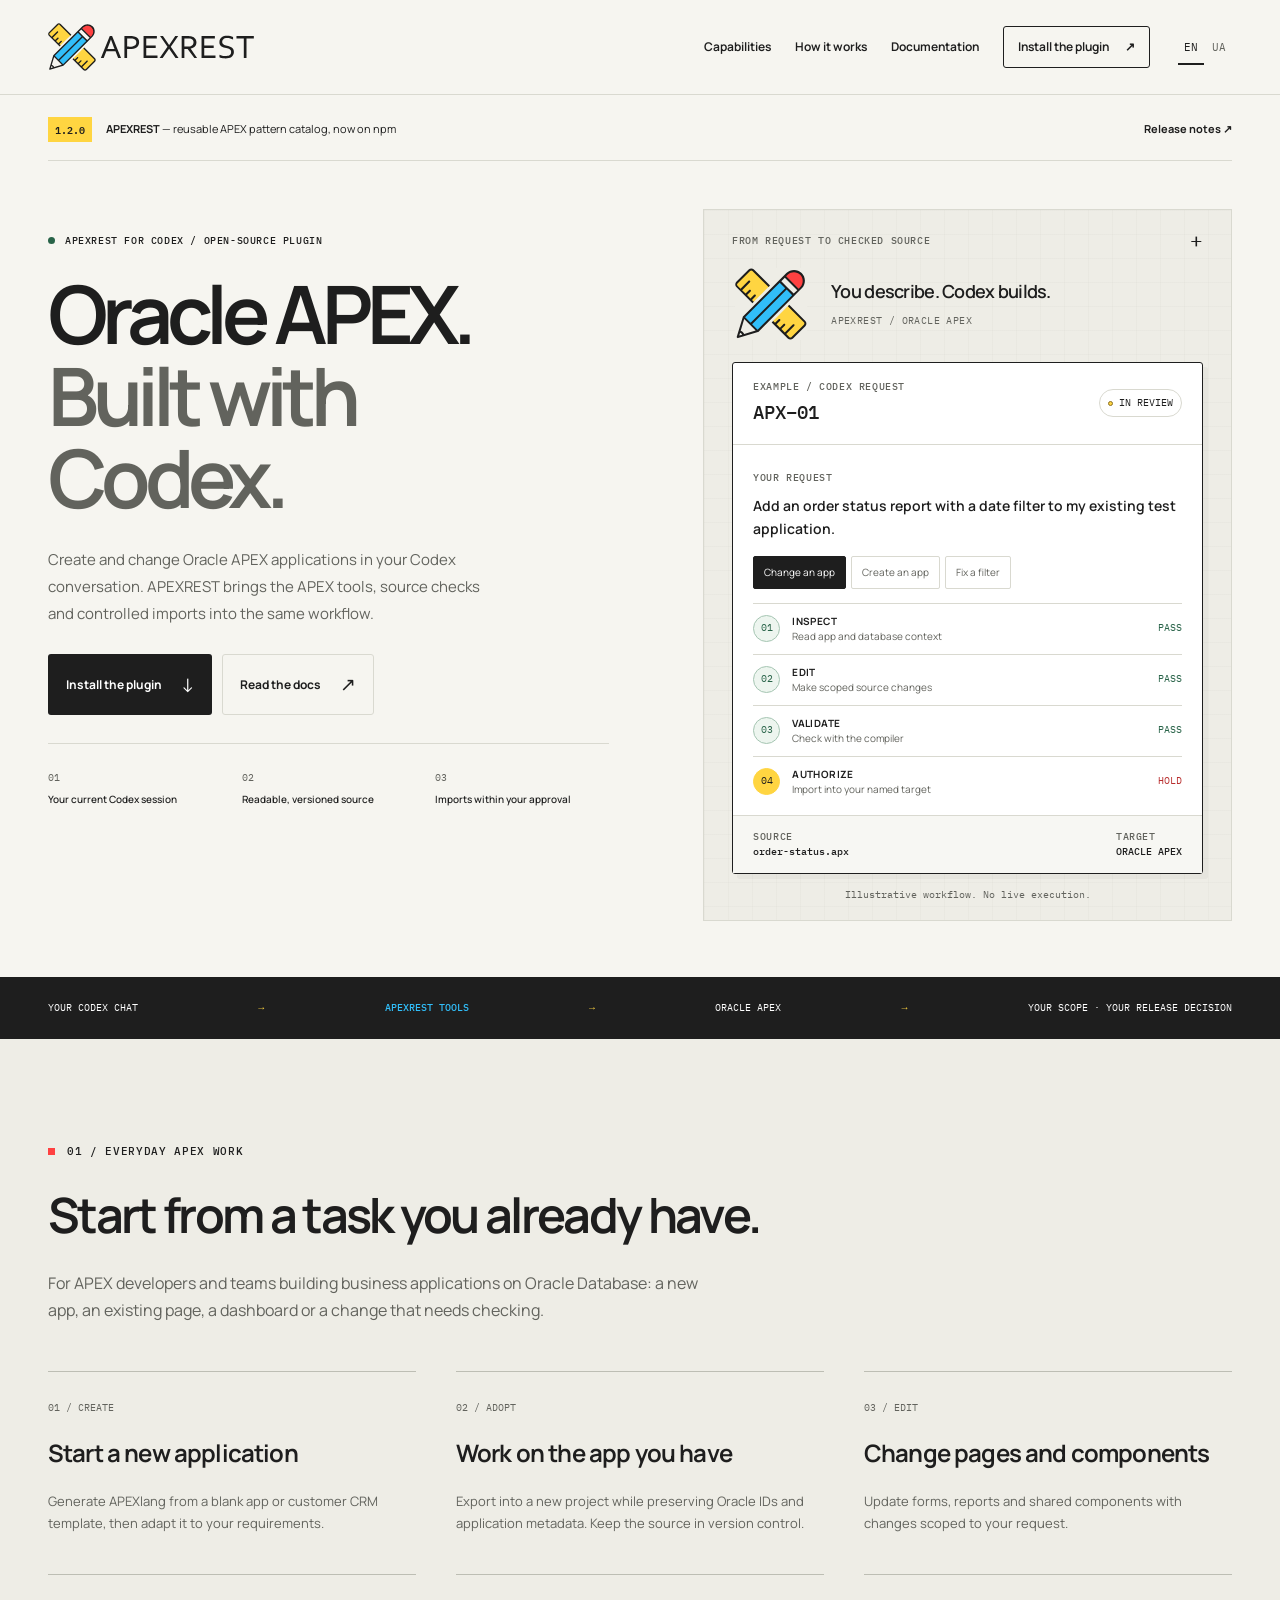
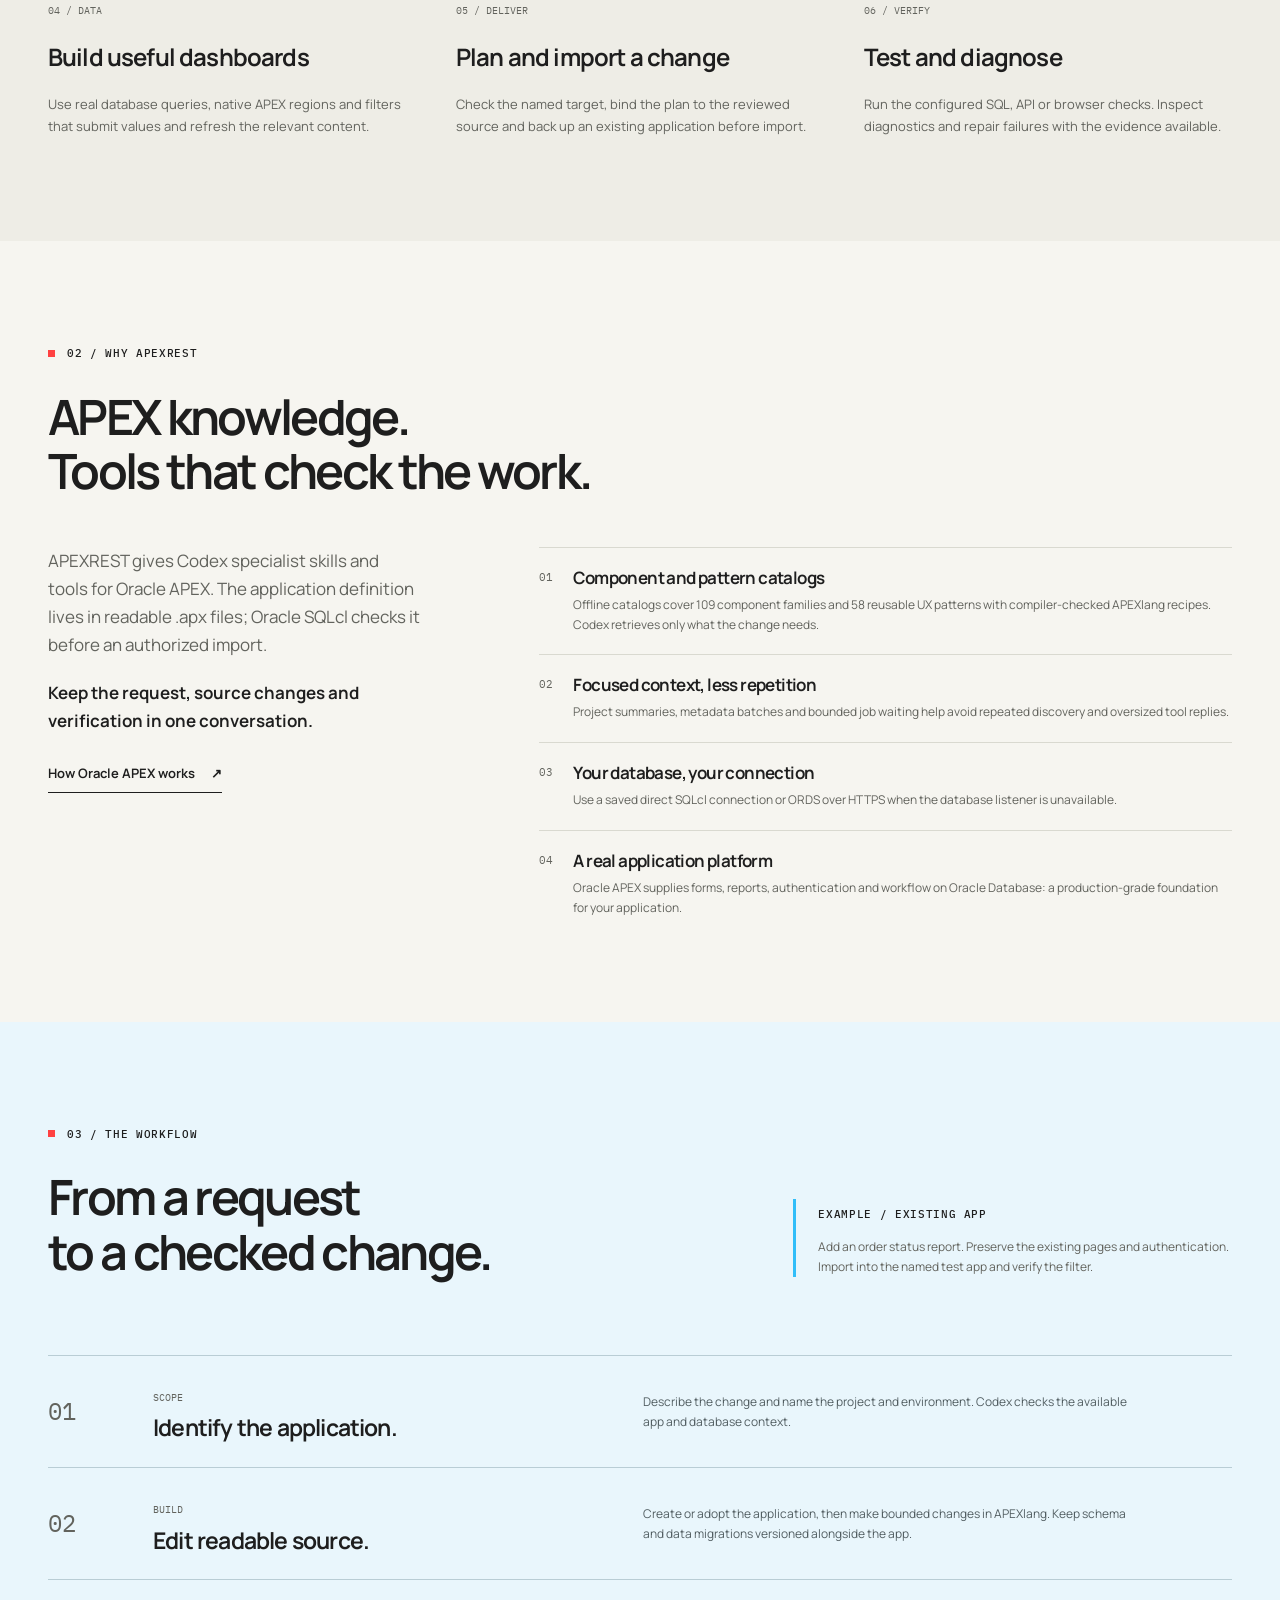
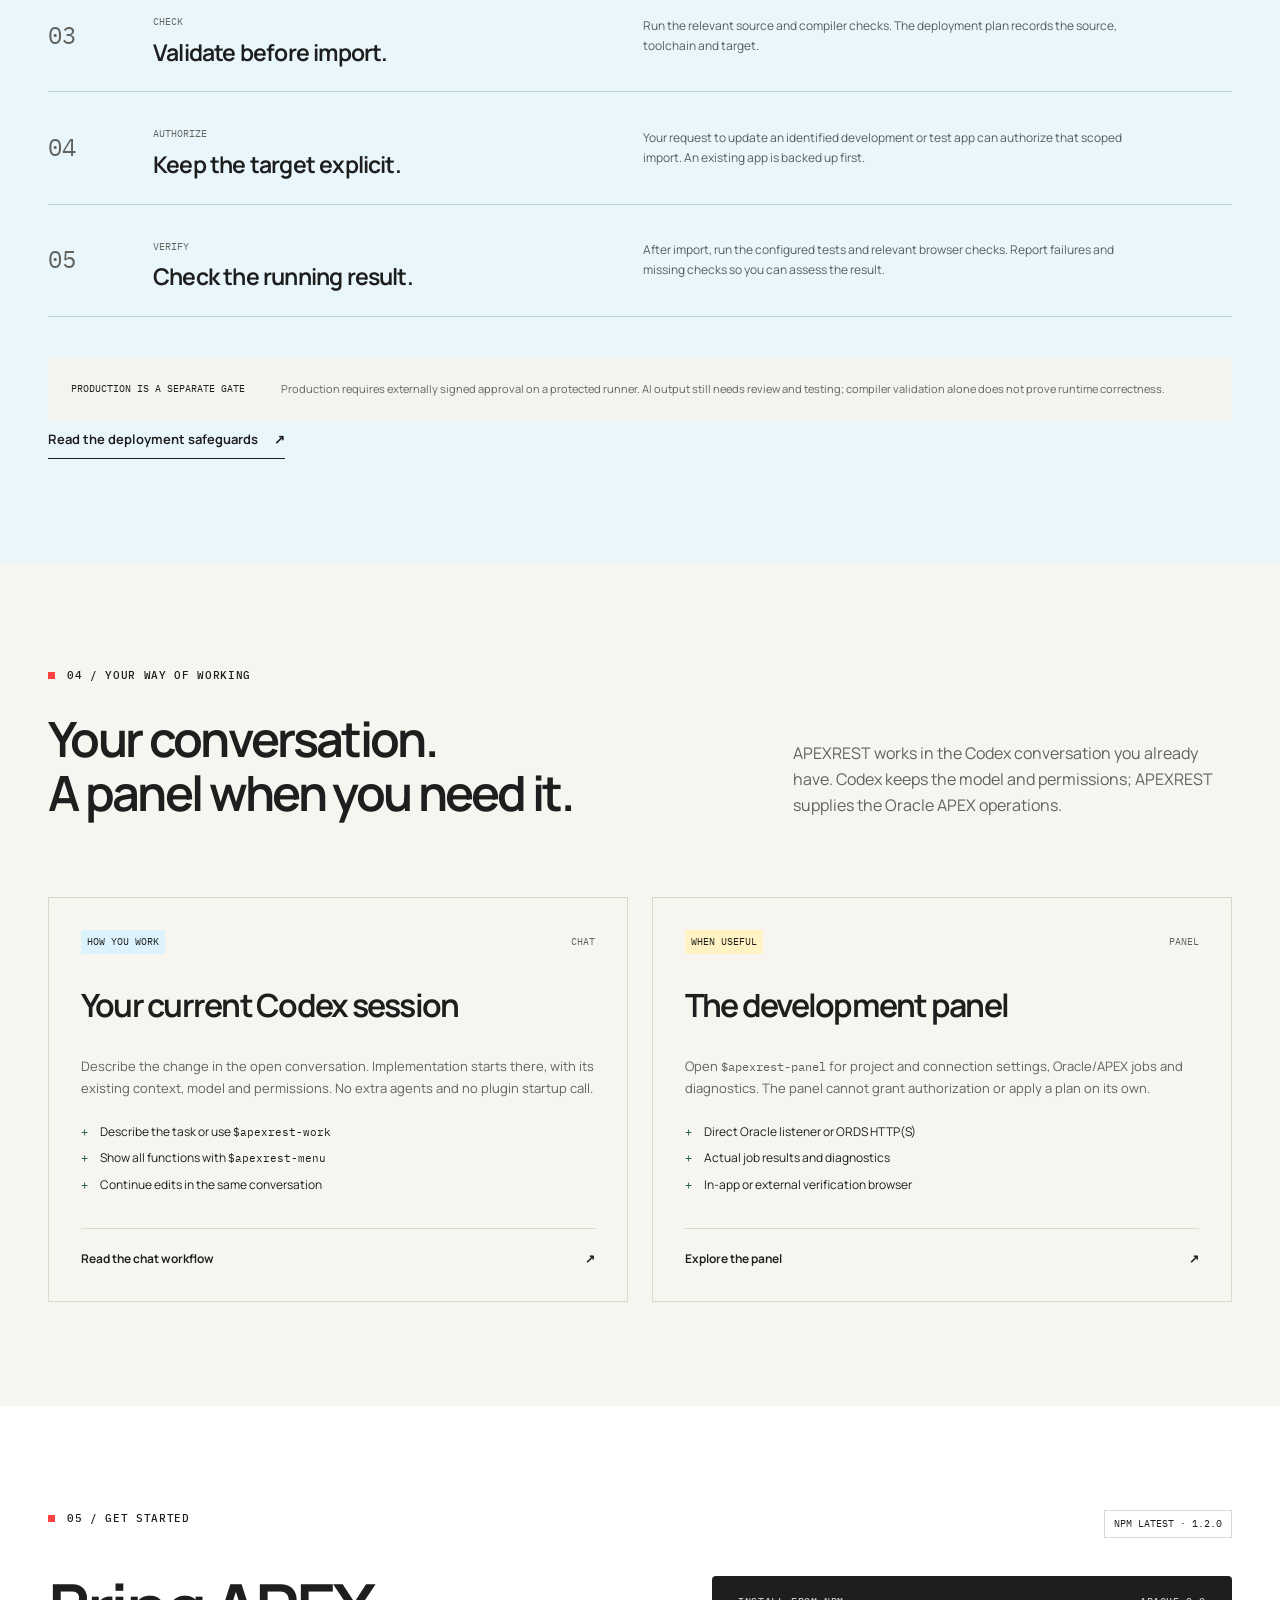
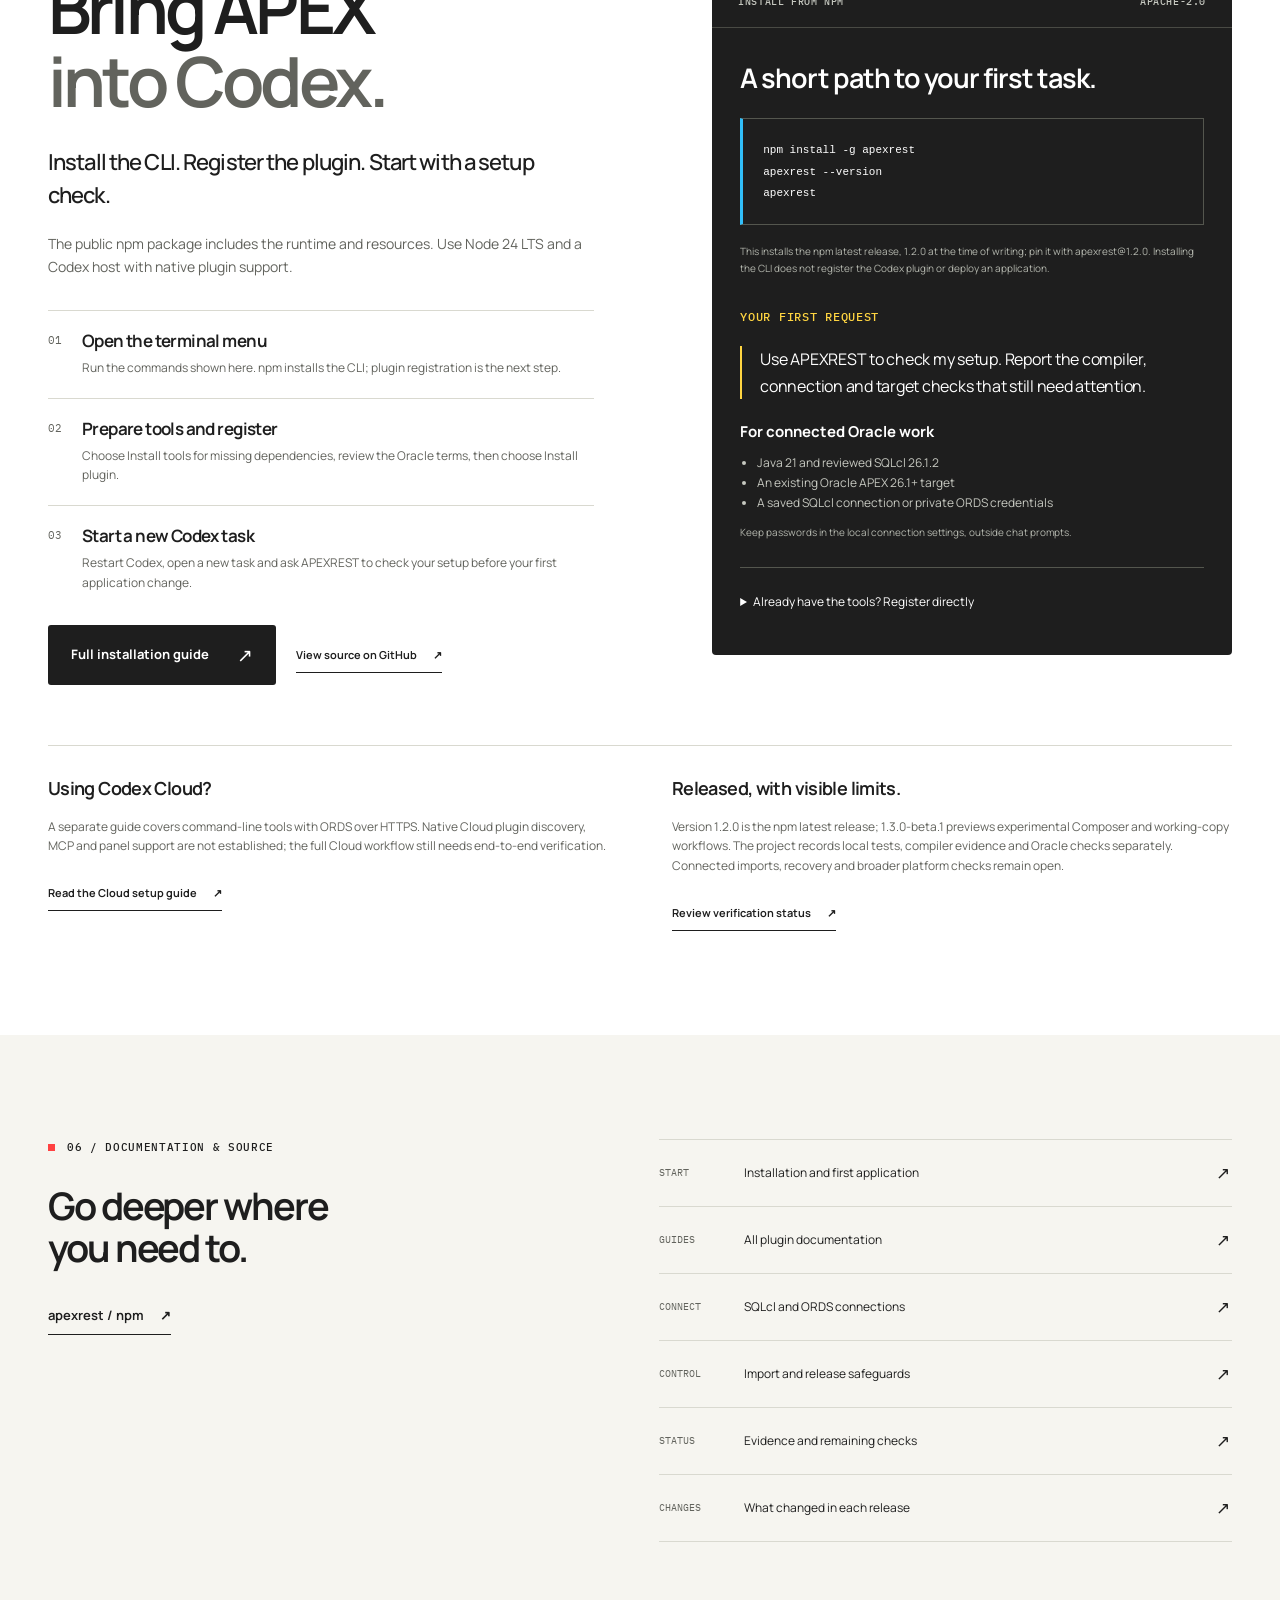
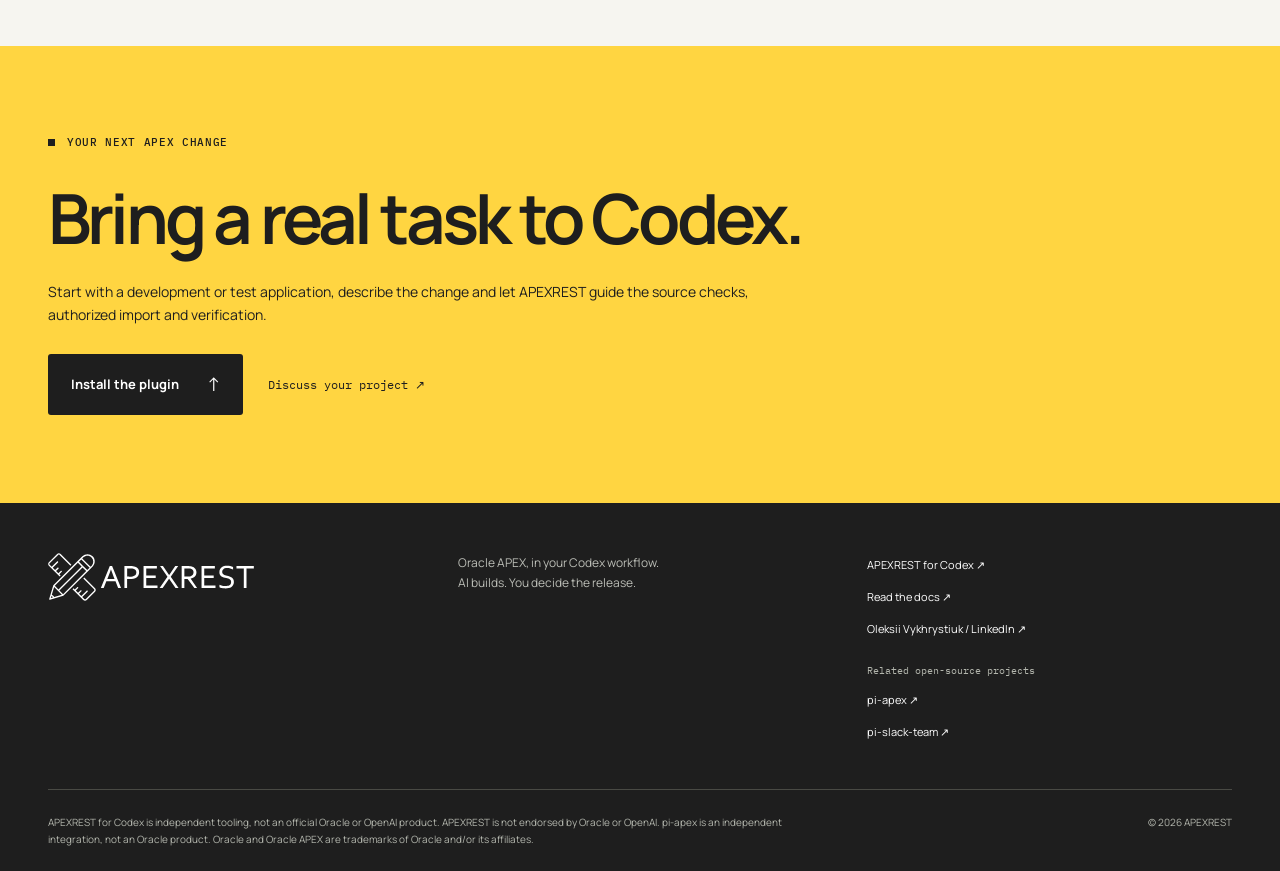
==== commit f57702c5: "Update site to APEXREST 1.2.0 and add automated site checks Upstream 1.0.0 removed agent teams and n" ====
--- a/index.html
+++ b/index.html
@@ -54,7 +54,7 @@
   "@type": "SoftwareApplication",
   "name": "APEXREST for Codex",
   "applicationCategory": "DeveloperApplication",
-  "softwareVersion": "0.4.0-beta.1",
+  "softwareVersion": "1.2.0",
   "url": "https://github.com/apexrest-dev/apexrest-codex",
   "downloadUrl": "https://www.npmjs.com/package/apexrest",
   "license": "https://github.com/apexrest-dev/apexrest-codex/blob/main/LICENSE",
@@ -79,15 +79,15 @@
         <a href="#install" class="nav-cta">Install the plugin <span aria-hidden="true">↗</span></a>
       </nav>
       <nav class="language-switch" aria-label="Language">
-        <a href="/" lang="en" hreflang="en" aria-label="English" aria-current="page">EN</a>
-        <a href="/uk/" lang="uk" hreflang="uk" aria-label="Українська">UA</a>
+        <a href="/" lang="en" hreflang="en" aria-label="EN — English" aria-current="page">EN</a>
+        <a href="/uk/" lang="uk" hreflang="uk" aria-label="UA — Українська">UA</a>
       </nav>
       <button class="menu-toggle" id="menu-toggle" type="button" aria-expanded="false" aria-controls="site-nav" aria-label="Open navigation"><span></span><span></span></button>
     </div>
   </header>
   <main id="main">
     <section class="hero" id="top">
-      <div class="shell announcement-banner"><a href="https://github.com/apexrest-dev/apexrest-codex/blob/main/docs/release-notes.md" target="_blank" rel="noopener noreferrer"><span class="announcement-badge">BETA</span><span><strong>APEXREST</strong> — 0.4.0-beta.1 is available on npm</span><span class="announcement-banner-link">Release notes <span aria-hidden="true">↗</span></span></a></div>
+      <div class="shell announcement-banner"><a href="https://github.com/apexrest-dev/apexrest-codex/blob/main/docs/release-notes.md" target="_blank" rel="noopener noreferrer"><span class="announcement-badge">1.2.0</span><span><strong>APEXREST</strong> — reusable APEX pattern catalog, now on npm</span><span class="announcement-banner-link">Release notes <span aria-hidden="true">↗</span></span></a></div>
       <div class="shell hero-grid" id="codex">
         <div class="hero-copy">
           <p class="eyebrow"><span class="status-dot" aria-hidden="true"></span>APEXREST FOR CODEX / OPEN-SOURCE PLUGIN</p>
@@ -125,8 +125,8 @@
     </section>
     <section class="argument section-block" id="argument">
       <div class="shell"><div class="section-intro"><p class="section-index">02 / WHY APEXREST</p><h2>APEX knowledge.<br>Tools that check the work.</h2></div>
-        <div class="argument-grid"><div class="statement-block"><p>APEXREST gives Codex specialist skills and tools for Oracle APEX. The application definition lives in readable .apx files; Oracle SQLcl checks it before an authorized import.</p><p class="statement-accent">Keep the request, source changes and verification in one conversation.</p><a class="text-link" href="https://docs.oracle.com/en/database/oracle/apex/26.1/apxdc/introduction.html" target="_blank" rel="noopener noreferrer">How Oracle APEX works <span aria-hidden="true">↗</span></a></div><ol class="announcement-capabilities product-advantages"><li><span aria-hidden="true">01</span><div><h3>Oracle references, on demand</h3><p>Retrieve the relevant syntax and component guidance instead of loading the whole reference into every exchange.</p></div></li>
-<li><span aria-hidden="true">02</span><div><h3>Focused context, less repetition</h3><p>Project summaries, metadata batches and programmatic job waiting help avoid repeated discovery and oversized tool replies.</p></div></li>
+        <div class="argument-grid"><div class="statement-block"><p>APEXREST gives Codex specialist skills and tools for Oracle APEX. The application definition lives in readable .apx files; Oracle SQLcl checks it before an authorized import.</p><p class="statement-accent">Keep the request, source changes and verification in one conversation.</p><a class="text-link" href="https://docs.oracle.com/en/database/oracle/apex/26.1/apxdc/introduction.html" target="_blank" rel="noopener noreferrer">How Oracle APEX works <span aria-hidden="true">↗</span></a></div><ol class="announcement-capabilities product-advantages"><li><span aria-hidden="true">01</span><div><h3>Component and pattern catalogs</h3><p>Offline catalogs cover 109 component families and 58 reusable UX patterns with compiler-checked APEXlang recipes. Codex retrieves only what the change needs.</p></div></li>
+<li><span aria-hidden="true">02</span><div><h3>Focused context, less repetition</h3><p>Project summaries, metadata batches and bounded job waiting help avoid repeated discovery and oversized tool replies.</p></div></li>
 <li><span aria-hidden="true">03</span><div><h3>Your database, your connection</h3><p>Use a saved direct SQLcl connection or ORDS over HTTPS when the database listener is unavailable.</p></div></li>
 <li><span aria-hidden="true">04</span><div><h3>A real application platform</h3><p>Oracle APEX supplies forms, reports, authentication and workflow on Oracle Database: a production-grade foundation for your application.</p></div></li></ol></div>
       </div>
@@ -143,28 +143,28 @@
       </div>
     </section>
     <section class="section-block" id="team">
-      <div class="shell"><div class="section-intro section-intro-split"><div><p class="section-index">04 / YOUR WAY OF WORKING</p><h2>One session by default.<br>A team when you choose.</h2></div><p>Start with the Codex conversation you already have. Enable a reviewed team only when you want separate agents for the work.</p></div>
+      <div class="shell"><div class="section-intro section-intro-split"><div><p class="section-index">04 / YOUR WAY OF WORKING</p><h2>Your conversation.<br>A panel when you need it.</h2></div><p>APEXREST works in the Codex conversation you already have. Codex keeps the model and permissions; APEXREST supplies the Oracle APEX operations.</p></div>
         <div class="repo-grid">
-          <article class="repo-card repo-control"><div class="repo-card-top"><span class="repo-label">DEFAULT</span><span class="repo-status">SINGLE</span></div><h3>Your current Codex session</h3><p class="repo-summary">Single mode works directly in the open conversation, using its model and permissions. It starts no extra agent and opens no panel automatically.</p><ul><li>Describe the task with $apexrest-work</li><li>Continue edits in the same conversation</li><li>Open settings and the panel when needed</li></ul><a class="repo-link" href="https://github.com/apexrest-dev/apexrest-codex/blob/main/docs/work-modes.md" target="_blank" rel="noopener noreferrer">Compare the work modes <span aria-hidden="true">↗</span></a></article>
-          <article class="repo-card repo-gate"><div class="repo-card-top"><span class="repo-label">EXPLICIT OPT-IN</span><span class="repo-status">TEAM</span></div><h3>A reviewed agent team</h3><p class="repo-summary">Enable Agent team in Settings to use separate developer sessions, manager code review, independent QA and final manager review.</p><ul><li>Auto model routing for enabled teams</li><li>Panel for progress, reviews and APEX jobs</li><li>The reviewed result returns to your conversation</li></ul><a class="repo-link" href="https://github.com/apexrest-dev/apexrest-codex/blob/main/docs/agent-workflow.md" target="_blank" rel="noopener noreferrer">Explore the team workflow <span aria-hidden="true">↗</span></a></article>
+          <article class="repo-card repo-control"><div class="repo-card-top"><span class="repo-label">HOW YOU WORK</span><span class="repo-status">CHAT</span></div><h3>Your current Codex session</h3><p class="repo-summary">Describe the change in the open conversation. Implementation starts there, with its existing context, model and permissions. No extra agents and no plugin startup call.</p><ul><li>Describe the task or use <code>$apexrest-work</code></li><li>Show all functions with <code>$apexrest-menu</code></li><li>Continue edits in the same conversation</li></ul><a class="repo-link" href="https://github.com/apexrest-dev/apexrest-codex/blob/main/docs/chat-workflow.md" target="_blank" rel="noopener noreferrer">Read the chat workflow <span aria-hidden="true">↗</span></a></article>
+          <article class="repo-card repo-gate"><div class="repo-card-top"><span class="repo-label">WHEN USEFUL</span><span class="repo-status">PANEL</span></div><h3>The development panel</h3><p class="repo-summary">Open <code>$apexrest-panel</code> for project and connection settings, Oracle/APEX jobs and diagnostics. The panel cannot grant authorization or apply a plan on its own.</p><ul><li>Direct Oracle listener or ORDS HTTP(S)</li><li>Actual job results and diagnostics</li><li>In-app or external verification browser</li></ul><a class="repo-link" href="https://github.com/apexrest-dev/apexrest-codex/blob/main/docs/panel.md" target="_blank" rel="noopener noreferrer">Explore the panel <span aria-hidden="true">↗</span></a></article>
         </div>
       </div>
     </section>
     <section class="announcement section-block" id="install" aria-labelledby="install-title">
-      <div class="shell"><div class="announcement-heading"><p class="section-index">05 / GET STARTED</p><span class="announcement-version">BETA · 0.4.0-beta.1</span></div>
+      <div class="shell"><div class="announcement-heading"><p class="section-index">05 / GET STARTED</p><span class="announcement-version">NPM LATEST · 1.2.0</span></div>
         <div class="announcement-grid"><div class="announcement-copy"><h2 id="install-title">Bring APEX<br><em>into Codex.</em></h2><p class="announcement-lede">Install the CLI. Register the plugin. Start with a setup check.</p><p>The public npm package includes the runtime and resources. Use Node 24 LTS and a Codex host with native plugin support.</p><ol class="announcement-capabilities"><li><span aria-hidden="true">01</span><div><h3>Open the terminal menu</h3><p>Run the commands shown here. npm installs the CLI; plugin registration is the next step.</p></div></li>
 <li><span aria-hidden="true">02</span><div><h3>Prepare tools and register</h3><p>Choose Install tools for missing dependencies, review the Oracle terms, then choose Install plugin.</p></div></li>
 <li><span aria-hidden="true">03</span><div><h3>Start a new Codex task</h3><p>Restart Codex, open a new task and ask APEXREST to check your setup before your first application change.</p></div></li></ol><div class="announcement-actions"><a class="button button-primary" href="https://github.com/apexrest-dev/apexrest-codex/blob/main/docs/getting-started.md" target="_blank" rel="noopener noreferrer">Full installation guide <span aria-hidden="true">↗</span></a><a class="text-link" href="https://github.com/apexrest-dev/apexrest-codex" target="_blank" rel="noopener noreferrer">View source on GitHub <span aria-hidden="true">↗</span></a></div></div>
           <aside class="announcement-install" aria-labelledby="install-commands-title"><div class="announcement-install-head"><span class="micro-label">INSTALL FROM NPM</span><span class="micro-label">APACHE-2.0</span></div><div class="announcement-install-body"><h3 id="install-commands-title">A short path to your first task.</h3>
-            <pre class="announcement-commands"><code>npm install -g apexrest@0.4.0-beta.1
+            <pre class="announcement-commands"><code>npm install -g apexrest
 apexrest --version
-apexrest</code></pre><p class="announcement-install-note">This pins the documented beta. Installing the CLI does not register the Codex plugin or deploy an application.</p>
+apexrest</code></pre><p class="announcement-install-note">This installs the npm latest release, 1.2.0 at the time of writing; pin it with apexrest@1.2.0. Installing the CLI does not register the Codex plugin or deploy an application.</p>
             <p class="micro-label">YOUR FIRST REQUEST</p><blockquote class="announcement-prompt">Use APEXREST to check my setup. Report the compiler, connection and target checks that still need attention.</blockquote><h4>For connected Oracle work</h4><ul class="announcement-requirements"><li>Java 21 and reviewed SQLcl 26.1.2</li><li>An existing Oracle APEX 26.1+ target</li><li>A saved SQLcl connection or private ORDS credentials</li></ul><p class="announcement-install-note">Keep passwords in the local connection settings, outside chat prompts.</p>
             <details class="install-alternative"><summary>Already have the tools? Register directly</summary><pre class="announcement-commands"><code>codex plugin marketplace add apexrest-dev/apexrest-codex
 codex plugin add apexrest-apex@apexrest</code></pre></details>
           </div></aside>
         </div>
-        <div class="announcement-boundaries"><div><h3>Using Codex Cloud?</h3><p>A separate guide covers command-line tools with ORDS over HTTPS. Native Cloud plugin discovery, MCP and panel support are not established; the full Cloud workflow still needs end-to-end verification.</p><a class="text-link" href="https://github.com/apexrest-dev/apexrest-codex/blob/main/docs/codex-cloud.md" target="_blank" rel="noopener noreferrer">Read the Cloud setup guide <span aria-hidden="true">↗</span></a></div><div><h3>Beta, with visible limits.</h3><p>Version 0.4.0-beta.1 is published on npm. The project records local tests, native-host checks and Oracle evidence separately. Integration, recovery and platform gaps remain before a stable release.</p><a class="text-link" href="https://github.com/apexrest-dev/apexrest-codex/blob/main/docs/implementation-status.md" target="_blank" rel="noopener noreferrer">Review verification status <span aria-hidden="true">↗</span></a></div></div>
+        <div class="announcement-boundaries"><div><h3>Using Codex Cloud?</h3><p>A separate guide covers command-line tools with ORDS over HTTPS. Native Cloud plugin discovery, MCP and panel support are not established; the full Cloud workflow still needs end-to-end verification.</p><a class="text-link" href="https://github.com/apexrest-dev/apexrest-codex/blob/main/docs/codex-cloud.md" target="_blank" rel="noopener noreferrer">Read the Cloud setup guide <span aria-hidden="true">↗</span></a></div><div><h3>Released, with visible limits.</h3><p>Version 1.2.0 is the npm latest release; 1.3.0-beta.1 previews experimental Composer and working-copy workflows. The project records local tests, compiler evidence and Oracle checks separately. Connected imports, recovery and broader platform checks remain open.</p><a class="text-link" href="https://github.com/apexrest-dev/apexrest-codex/blob/main/docs/implementation-status.md" target="_blank" rel="noopener noreferrer">Review verification status <span aria-hidden="true">↗</span></a></div></div>
       </div>
     </section>
     <section class="research section-block" id="proof"><div class="shell research-grid"><div><p class="section-index">06 / DOCUMENTATION & SOURCE</p><h2>Go deeper where<br>you need to.</h2><a class="text-link" href="https://www.npmjs.com/package/apexrest" target="_blank" rel="noopener noreferrer">apexrest / npm <span aria-hidden="true">↗</span></a></div><div class="source-list"><a href="https://github.com/apexrest-dev/apexrest-codex/blob/main/docs/getting-started.md" target="_blank" rel="noopener noreferrer"><span>START</span>Installation and first application<i aria-hidden="true">↗</i></a>
@@ -172,7 +172,7 @@
 <a href="https://github.com/apexrest-dev/apexrest-codex/blob/main/docs/ords.md" target="_blank" rel="noopener noreferrer"><span>CONNECT</span>SQLcl and ORDS connections<i aria-hidden="true">↗</i></a>
 <a href="https://github.com/apexrest-dev/apexrest-codex/blob/main/docs/deployment-safety.md" target="_blank" rel="noopener noreferrer"><span>CONTROL</span>Import and release safeguards<i aria-hidden="true">↗</i></a>
 <a href="https://github.com/apexrest-dev/apexrest-codex/blob/main/docs/implementation-status.md" target="_blank" rel="noopener noreferrer"><span>STATUS</span>Evidence and remaining checks<i aria-hidden="true">↗</i></a>
-<a href="https://github.com/apexrest-dev/apexrest-codex/blob/main/CHANGELOG.md" target="_blank" rel="noopener noreferrer"><span>CHANGES</span>What changed in this beta<i aria-hidden="true">↗</i></a></div></div></section>
+<a href="https://github.com/apexrest-dev/apexrest-codex/blob/main/CHANGELOG.md" target="_blank" rel="noopener noreferrer"><span>CHANGES</span>What changed in each release<i aria-hidden="true">↗</i></a></div></div></section>
     <section class="final-cta" id="contact"><div class="shell final-cta-inner"><p class="section-index">YOUR NEXT APEX CHANGE</p><h2>Bring a real task to Codex.</h2><p>Start with a development or test application, describe the change and let APEXREST guide the source checks, authorized import and verification.</p><a class="button button-dark" href="#install">Install the plugin <span aria-hidden="true">↑</span></a><a class="contact-email" href="https://www.linkedin.com/in/avhrst/" target="_blank" rel="noopener noreferrer">Discuss your project ↗</a></div></section>
   </main>
   <footer class="site-footer"><div class="shell footer-top"><a class="brand footer-brand" href="#top" aria-label="APEXREST home"><img class="brand-logo" src="assets/brand/apexrest-logo-light.svg" alt="APEXREST" width="216" height="50"></a><p>Oracle APEX, in your Codex workflow.<br>AI builds. You decide the release.</p><div class="footer-links"><a href="https://github.com/apexrest-dev/apexrest-codex" target="_blank" rel="noopener noreferrer">APEXREST for Codex ↗</a><a href="https://github.com/apexrest-dev/apexrest-codex/blob/main/docs/index.md" target="_blank" rel="noopener noreferrer">Read the docs ↗</a><a href="https://www.linkedin.com/in/avhrst/" target="_blank" rel="noopener noreferrer">Oleksii Vykhrystiuk / LinkedIn ↗</a><span class="footer-related">Related open-source projects</span><a href="https://github.com/avhrst/pi-apex" target="_blank" rel="noopener noreferrer">pi-apex ↗</a><a href="https://github.com/avhrst/pi-slack-team" target="_blank" rel="noopener noreferrer">pi-slack-team ↗</a></div></div><div class="shell footer-bottom"><p>APEXREST for Codex is independent tooling, not an official Oracle or OpenAI product. APEXREST is not endorsed by Oracle or OpenAI. pi-apex is an independent integration, not an Oracle product. Oracle and Oracle APEX are trademarks of Oracle and/or its affiliates.</p><p>© <span id="current-year">2026</span> APEXREST</p></div></footer>
--- a/assets/css/site.css
+++ b/assets/css/site.css
@@ -45,17 +45,13 @@
 .section-index::before { content: ""; width: 7px; height: 7px; background: var(--coral); flex: 0 0 7px; }
 .section-block { padding: var(--section-space) 0; }
 .section-paper { background: var(--paper-deep); }
-.section-dark { background: var(--ink); color: var(--paper); }
 .section-accent { background: #e9f6fc; }
 .section-intro { max-width: 800px; margin-bottom: 48px; }
 .section-intro p:not(.section-index) { color: var(--muted); max-width: 680px; }
 .section-intro-split { display: grid; grid-template-columns: 1.1fr .8fr; gap: 12%; max-width: none; align-items: end; }
 .section-intro-split > p { margin-bottom: 30px; }
-.section-intro-wide { max-width: 840px; }
-.section-dark .section-intro p:not(.section-index) { color: #bbbdb6; }
 .text-link { display: inline-flex; align-items: center; gap: 16px; font-size: 13px; font-weight: 650; padding-block: 8px; border-bottom: 1px solid currentColor; }
 .text-link:hover { color: var(--signal); }
-.light-link:hover { color: var(--yellow); }
 .button { display: inline-flex; align-items: center; justify-content: space-between; gap: 28px; min-height: 54px; padding: 15px 22px; font-size: 13px; font-weight: 700; line-height: 1.5; border: 1px solid transparent; border-radius: 3px; transition: background .18s, color .18s; }
 .button span { font-size: 19px; font-weight: 400; }
 .button-primary, .button-dark { background: var(--ink); color: white; }
@@ -79,7 +75,7 @@
 .hero { position: relative; }
 .announcement-banner { padding-top: 22px; }
 .announcement-banner > a { display: flex; align-items: center; gap: 14px; font-size: 11px; padding-bottom: 18px; border-bottom: 1px solid var(--line); }
-.announcement-badge { background: var(--yellow); padding: 4px 7px; font-family: var(--font-mono); font-size: 9px; font-weight: 600; white-space: nowrap; }
+.announcement-badge { background: var(--yellow); padding: 4px 7px; font-family: var(--font-mono); font-size: 10px; font-weight: 600; white-space: nowrap; }
 .announcement-banner-link { margin-left: auto; font-weight: 700; white-space: nowrap; }
 .announcement-banner > a:hover .announcement-banner-link { text-decoration: underline; }
 .hero-grid { display: grid; grid-template-columns: 1.06fr 1fr; gap: 8%; padding-top: 48px; padding-bottom: 56px; align-items: start; }
@@ -93,25 +89,25 @@
 .hero-actions .button { font-size: 12px; padding-inline: 17px; gap: 19px; }
 .hero-proof { display: flex; gap: 20px; padding-top: 26px; margin-top: 28px; border-top: 1px solid var(--line); }
 .hero-proof > div { flex: 1; font-size: 10px; line-height: 1.6; }
-.hero-proof span { display: block; font-family: var(--font-mono); font-size: 9px; color: var(--muted); margin-bottom: 5px; }
+.hero-proof span { display: block; font-family: var(--font-mono); font-size: 10px; color: var(--muted); margin-bottom: 5px; }
 .hero-proof strong { font-weight: 550; }
 .hero-studio { position: relative; background-color: #eeede6; background-image: linear-gradient(#dcdcd344 1px,transparent 1px),linear-gradient(90deg,#dcdcd344 1px,transparent 1px); background-size: 24px 24px; padding: 20px 28px 16px; border: 1px solid var(--line); }
 .studio-heading { display: flex; justify-content: space-between; align-items: center; }
-.studio-heading .micro-label { font-size: 9px; color: var(--muted); }
+.studio-heading .micro-label { font-size: 10px; color: var(--muted); }
 .studio-cross { font-family: var(--font-mono); font-size: 21px; line-height: 1; }
 .studio-identity { display: flex; align-items: center; gap: 24px; padding: 17px 3px 22px; }
 .studio-identity img { width: 72px; height: 72px; background: #eeede6; }
 .studio-identity p { font-size: 18px; font-weight: 600; line-height: 1.3; letter-spacing: -.04em; margin: 0; }
-.studio-identity p span { display: block; font-family: var(--font-mono); font-size: 8px; font-weight: 400; letter-spacing: .04em; color: var(--muted); margin-top: 10px; }
+.studio-identity p span { display: block; font-family: var(--font-mono); font-size: 10px; font-weight: 400; letter-spacing: .04em; color: var(--muted); margin-top: 10px; }
 .work-order { background: white; border: 1px solid var(--ink); border-radius: 3px; box-shadow: 5px 5px 0 #1e1e1e0a; }
 .work-order-head { display: flex; align-items: center; justify-content: space-between; padding: 16px 20px; border-bottom: 1px solid var(--line); }
 .work-order-head > div { display: flex; flex-direction: column; gap: 3px; }
-.work-order-head .micro-label { font-size: 8px; color: var(--muted); }
+.work-order-head .micro-label { font-size: 10px; color: var(--muted); }
 .work-order-head strong { font-family: var(--font-mono); font-weight: 500; font-size: 19px; }
-.docket-state { font-family: var(--font-mono); font-size: 9px; padding: 5px 8px; border: 1px solid var(--line); border-radius: 20px; display: flex; align-items: center; gap: 6px; }
+.docket-state { font-family: var(--font-mono); font-size: 10px; padding: 5px 8px; border: 1px solid var(--line); border-radius: 20px; display: flex; align-items: center; gap: 6px; }
 .docket-state i { width: 5px; height: 5px; background: var(--yellow); border: 1px solid #8b7022; border-radius: 50%; }
 .mission-prompt { padding: 17px 20px 7px; }
-.mission-prompt .micro-label { color: var(--muted); font-size: 8px; }
+.mission-prompt .micro-label { color: var(--muted); font-size: 10px; }
 .mission-prompt p { font-size: 14px; font-weight: 600; line-height: 1.6; margin: 7px 0 9px; min-height: 45px; }
 .scenario-tabs { display: flex; gap: 5px; margin: 0 20px 14px; }
 .scenario-button { border: 1px solid var(--line); border-radius: 2px; background: white; color: var(--muted); font-size: 10px; padding: 7px 10px; min-height: 32px; }
@@ -119,19 +115,19 @@
 .scenario-button.is-selected { background: var(--ink); color: white; border-color: var(--ink); }
 .gate-rail { padding: 0 20px; }
 .gate { display: grid; grid-template-columns: 29px 1fr auto; align-items: center; gap: 10px; padding: 10px 0; border-top: 1px solid var(--line); }
-.gate-number { width: 27px; height: 27px; border: 1px solid var(--line); display: grid; place-items: center; border-radius: 50%; font-family: var(--font-mono); font-size: 9px; }
+.gate-number { width: 27px; height: 27px; border: 1px solid var(--line); display: grid; place-items: center; border-radius: 50%; font-family: var(--font-mono); font-size: 10px; }
 .gate b { display: block; font-size: 10px; font-weight: 700; line-height: 1.5; letter-spacing: .04em; }
-.gate small { display: block; color: var(--muted); font-size: 9px; line-height: 1.5; }
-.gate-stamp { font-family: var(--font-mono); font-size: 8px; font-style: normal; color: var(--muted); opacity: .5; }
+.gate small { display: block; color: var(--muted); font-size: 10px; line-height: 1.5; }
+.gate-stamp { font-family: var(--font-mono); font-size: 10px; font-style: normal; color: var(--muted); opacity: .5; }
 .gate.is-complete .gate-stamp { color: var(--pass); opacity: 1; }
 .gate.is-complete .gate-number { border-color: #a5c5b2; background: #edf5ef; color: var(--pass); }
 .gate.is-hold .gate-stamp { color: var(--signal); opacity: 1; }
 .gate.is-hold .gate-number { background: var(--yellow); border-color: var(--yellow); }
 .build-readout { display: flex; justify-content: space-between; gap: 12px; padding: 13px 20px; border-top: 1px solid var(--line); margin-top: 8px; background: #f7f7f3; }
 .build-readout > div { min-width: 0; }
-.build-readout .micro-label { display: block; font-size: 7px; color: var(--muted); }
-.build-readout b { display: block; font-family: var(--font-mono); font-size: 8px; font-weight: 500; overflow-wrap: anywhere; }
-.studio-note { margin: 13px 0 0; font-family: var(--font-mono); text-align: center; font-size: 8px; color: var(--muted); }
+.build-readout .micro-label { display: block; font-size: 10px; color: var(--muted); }
+.build-readout b { display: block; font-family: var(--font-mono); font-size: 10px; font-weight: 500; overflow-wrap: anywhere; }
+.studio-note { margin: 13px 0 0; font-family: var(--font-mono); text-align: center; font-size: 10px; color: var(--muted); }
 .verification-strip { background: var(--ink); color: white; padding: 23px 0; }
 .verification-strip-inner { display: flex; align-items: center; justify-content: space-between; gap: 15px; font-family: var(--font-mono); font-size: 10px; font-weight: 400; }
 .verification-strip-inner strong { color: var(--blue); font-weight: 500; }
@@ -153,7 +149,7 @@
 .announcement-actions .text-link { font-size: 11px; }
 .announcement-install { background: var(--ink); color: white; border-radius: 4px; margin-top: 4px; }
 .announcement-install-head { display: flex; justify-content: space-between; padding: 18px 26px; border-bottom: 1px solid #494a44; color: #c6c8c0; }
-.announcement-install-head .micro-label { font-size: 9px; }
+.announcement-install-head .micro-label { font-size: 10px; }
 .announcement-install-body { padding: 35px 28px; }
 .announcement-install h3 { font-size: 27px; margin-bottom: 18px; }
 .announcement-install h4 { font-size: 15px; margin: 25px 0 12px; }
@@ -169,115 +165,54 @@
 .announcement-boundaries h3 { font-size: 18px; }
 .announcement-boundaries p { font-size: 12px; color: var(--muted); }
 .announcement-boundaries .text-link { font-size: 11px; }
-.announcement-disclaimer { color: var(--muted); font-size: 10px; margin: 30px 0 0; }
 .install-alternative { margin-top: 26px; border-top: 1px solid #54564e; padding-top: 16px; }
 .install-alternative summary { cursor: pointer; font-size: 12px; padding-block: 8px; }
 .product-advantages { margin: 0; }
 .product-advantages li:first-child { margin-top: 0; }
 .product-workflow li { grid-template-columns: 65px 1fr 1.1fr; }
-.footer-related { color: #b3b6ad; margin-top: 14px; font-family: var(--font-mono); font-size: 9px; }
+.footer-related { color: #b3b6ad; margin-top: 14px; font-family: var(--font-mono); font-size: 10px; }
 .argument-grid { display: grid; grid-template-columns: .7fr 1.3fr; gap: 10%; }
 .statement-block { font-size: 17px; }
 .statement-block > p { color: var(--muted); }
 .statement-block .statement-accent { color: var(--ink); font-weight: 650; }
-.comparison-sheet { border-top: 1px solid var(--ink); }
-.comparison-head, .comparison-row { display: grid; grid-template-columns: .65fr 1fr 1.2fr; gap: 18px; padding: 18px 0; border-bottom: 1px solid var(--line); font-size: 11px; }
-.comparison-head { font-family: var(--font-mono); font-size: 9px; color: var(--muted); }
-.comparison-row > span { color: var(--muted); }
-.comparison-row strong { font-weight: 550; }
-.big-quote { position: relative; max-width: 1030px; font-size: clamp(23px, 3vw, 38px); line-height: 1.45; font-weight: 500; letter-spacing: -.04em; margin: 72px 0 0; padding-left: 32px; border-left: 5px solid var(--yellow); }
-.big-quote > span { display: none; }
-.big-quote em { text-decoration: underline; text-decoration-color: var(--signal); text-underline-offset: 8px; }
-.foundation-list { border-top: 1px solid #54564e; }
-.foundation-row { display: grid; grid-template-columns: 110px 1fr 1.3fr 20px; gap: 30px; padding: 28px 0; border-bottom: 1px solid #494a44; align-items: center; }
-.foundation-code { color: var(--blue); font-family: var(--font-mono); font-size: 11px; }
-.foundation-row h3 { margin: 0; font-size: 24px; }
-.foundation-row p { color: #bbbdb6; margin: 0; font-size: 13px; }
-.row-mark { color: var(--yellow); font-family: var(--font-mono); }
-.foundation-bottom { display: flex; justify-content: space-between; gap: 40px; align-items: center; margin-top: 40px; }
-.foundation-bottom p { max-width: 570px; margin: 0; font-size: 15px; color: #bbbdb6; }
-.foundation-bottom strong { color: white; }
-.foundation-bottom .text-link { font-size: 11px; }
-.stack-sheet { border: 1px solid var(--line); background: white; }
-.stack-layer { display: grid; grid-template-columns: 210px 1fr; border-bottom: 1px solid var(--line); }
-.stack-layer:last-child { border-bottom: 0; }
-.layer-title { display: flex; gap: 15px; padding: 28px 18px; background: #f0efe9; border-right: 1px solid var(--line); }
-.layer-title > span { font-family: var(--font-mono); font-size: 10px; color: var(--muted); }
-.layer-title b { display: block; font-family: var(--font-mono); font-size: 10px; }
-.layer-title small { display: block; font-size: 10px; color: var(--muted); margin-top: 7px; }
-.layer-nodes { display: flex; gap: 14px; align-items: center; padding: 24px; }
-.stack-node { flex: 1; min-width: 0; }
-.stack-node > span { font-family: var(--font-mono); font-size: 8px; color: var(--muted); }
-.stack-node b { display: block; font-size: 13px; font-weight: 650; line-height: 1.4; margin: 5px 0; }
-.stack-node small { display: block; font-size: 9px; color: var(--muted); line-height: 1.5; }
-.node-arrow { font-style: normal; color: var(--muted); }
-.node-human { border-top: 3px solid var(--yellow); padding-top: 8px; }
-.node-gate { border-top: 3px solid var(--blue); padding-top: 8px; }
-.layer-runtime { background: var(--ink); color: white; }
-.layer-runtime .layer-title { background: transparent; border-color: #494a44; }
-.layer-runtime .layer-title small, .layer-runtime .layer-title > span { color: #bbbdb6; }
-.runtime-line { display: flex; align-items: center; flex-wrap: wrap; gap: 15px; padding: 25px; font-family: var(--font-mono); font-size: 9px; }
-.runtime-line > span { color: var(--blue); }
-.runtime-line > span:last-child { color: var(--yellow); margin-left: auto; }
-.runtime-line b { font-weight: 400; }
-.system-note { font-size: 11px; color: var(--muted); margin: 25px 0 0; max-width: 1000px; }
-.system-note > span { font-weight: 700; color: var(--ink); }
 .slack-brief { border-left: 3px solid var(--blue); padding-left: 22px; margin-bottom: 30px; }
 .slack-brief p { font-size: 12px; margin: 12px 0 0; }
-.slack-brief b { display: block; font-family: var(--font-mono); font-size: 9px; margin-bottom: 7px; }
+.slack-brief b { display: block; font-family: var(--font-mono); font-size: 10px; margin-bottom: 7px; }
 .trace-list { list-style: none; padding: 0; margin: 0; border-top: 1px solid #b9cdd5; }
 .trace-list li { display: grid; grid-template-columns: 65px 1fr 1.1fr 55px; align-items: center; gap: 40px; padding: 26px 0; border-bottom: 1px solid #b9cdd5; }
 .trace-number { font-family: var(--font-mono); font-size: 24px; font-weight: 400; color: var(--muted); }
-.trace-verb { font-family: var(--font-mono); font-size: 9px; color: var(--muted); }
+.trace-verb { font-family: var(--font-mono); font-size: 10px; color: var(--muted); }
 .trace-list h3 { font-size: 23px; margin: 7px 0 0; }
 .trace-list p { font-size: 12px; color: #525e62; margin: 0; }
 .trace-list i { font-family: var(--font-mono); font-style: normal; font-size: 10px; text-align: right; color: var(--pass); }
-.trace-list .hold-stamp { color: var(--signal); }
-.team.section-dark { background: var(--paper); color: var(--ink); }
-.team.section-dark .section-intro p:not(.section-index) { color: var(--muted); }
-.roster { display: grid; grid-template-columns: repeat(4, 1fr); border-top: 1px solid var(--line); border-left: 1px solid var(--line); }
-.roster article { background: white; padding: 26px; border-right: 1px solid var(--line); border-bottom: 1px solid var(--line); }
-.roster-id { display: block; font-family: var(--font-mono); font-size: 9px; color: var(--muted); }
-.roster-avatar { width: 64px; height: 64px; display: grid; place-items: center; margin: 34px 0 28px; background: var(--blue); border-radius: 50%; font-family: var(--font-mono); font-size: 20px; }
-.roster article:nth-child(2) .roster-avatar { background: var(--yellow); border-radius: 3px; }
-.roster article:nth-child(3) .roster-avatar { background: #ffc5c1; border-radius: 3px 30px 3px 3px; }
-.roster article:nth-child(4) .roster-avatar { background: var(--paper-deep); border: 1px solid var(--ink); border-radius: 3px; }
-.roster h3 { font-size: 20px; min-height: 44px; }
-.roster p { font-size: 12px; color: var(--muted); margin: 0; }
-.proof { background: white; border-top: 1px solid var(--line); }
 .repo-grid { display: grid; grid-template-columns: 1fr 1fr; gap: 24px; }
 .repo-card { border: 1px solid var(--line); padding: 32px; }
-.repo-card-top { display: flex; justify-content: space-between; gap: 12px; font-family: var(--font-mono); font-size: 8px; margin-bottom: 34px; }
+.repo-card-top { display: flex; justify-content: space-between; gap: 12px; font-family: var(--font-mono); font-size: 10px; margin-bottom: 34px; }
 .repo-label { padding: 4px 6px; background: #dcf3fe; }
 .repo-gate .repo-label { background: #fff3c4; }
 .repo-status { padding: 4px 0; color: var(--muted); }
 .repo-card h3 { font-size: 32px; letter-spacing: -.055em; }
 .repo-summary { font-size: 13px; color: var(--muted); }
 .repo-card ul { list-style: none; padding: 0; font-size: 12px; line-height: 2.2; }
+.repo-card code { font-family: var(--font-mono); font-size: .92em; white-space: nowrap; }
 .repo-card li::before { content: "+"; color: var(--pass); margin-right: 12px; font-family: var(--font-mono); }
 .repo-link { display: flex; justify-content: space-between; align-items: center; border-top: 1px solid var(--line); padding-top: 20px; margin-top: 30px; font-size: 12px; font-weight: 650; }
 .repo-link:hover { color: var(--signal); }
-.implementation-spec { margin-top: 56px; }
-.implementation-spec-head { display: flex; justify-content: space-between; gap: 20px; border-block: 1px solid var(--ink); padding: 15px 0; font-family: var(--font-mono); font-size: 9px; }
-.implementation-spec-head strong { font-weight: 500; }
-.implementation-spec-grid { display: grid; grid-template-columns: repeat(5, 1fr); gap: 25px; margin-top: 25px; }
-.implementation-spec-grid span { display: block; font-family: var(--font-mono); color: var(--muted); font-size: 8px; margin-bottom: 14px; }
-.implementation-spec-grid b { display: block; font-size: 11px; font-weight: 400; }
 .trust-line { display: flex; align-items: center; gap: 30px; margin-top: 40px; background: #f4f3ed; padding: 23px; }
-.trust-stamp { font-family: var(--font-mono); font-size: 9px; flex: 0 0 180px; }
+.trust-stamp { font-family: var(--font-mono); font-size: 10px; flex: 0 0 180px; }
 .trust-line p { font-size: 11px; color: var(--muted); margin: 0; }
 .trust-line strong { color: var(--ink); }
 .section-lede { max-width: 670px; }
 .use-case-grid { display: grid; grid-template-columns: repeat(3, 1fr); gap: 40px; }
 .use-case-grid article { border-top: 1px solid #bdbeb4; padding-top: 20px; }
-.use-case-grid span { font-family: var(--font-mono); font-size: 9px; color: var(--muted); }
+.use-case-grid span { font-family: var(--font-mono); font-size: 10px; color: var(--muted); }
 .use-case-grid h3 { margin-top: 22px; font-size: 24px; }
 .use-case-grid p { color: var(--muted); font-size: 13px; margin: 0; }
 .research-grid { display: grid; grid-template-columns: .9fr 1.1fr; gap: 12%; }
 .research h2 { font-size: 38px; }
 .source-list { border-top: 1px solid var(--line); }
 .source-list a { display: grid; grid-template-columns: 65px 1fr 16px; gap: 20px; padding: 19px 0; border-bottom: 1px solid var(--line); font-size: 12px; align-items: center; }
-.source-list a span { font-family: var(--font-mono); font-size: 9px; color: var(--muted); }
+.source-list a span { font-family: var(--font-mono); font-size: 10px; color: var(--muted); }
 .source-list a i { font-style: normal; font-size: 17px; }
 .source-list a:hover { color: var(--signal); }
 .final-cta { background: var(--yellow); padding: 88px 0; }
@@ -294,7 +229,7 @@
 .footer-links a { padding: 3px 0; }
 .footer-links a:hover { color: var(--blue); }
 .footer-bottom { display: flex; justify-content: space-between; gap: 60px; border-top: 1px solid #494a44; padding-top: 24px; }
-.footer-bottom p { color: #b3b6ad; font-size: 9px; max-width: 760px; margin: 0; }
+.footer-bottom p { color: #b3b6ad; font-size: 10px; max-width: 760px; margin: 0; }
 .footer-bottom p:last-child { flex-shrink: 0; }
 .not-found { min-height: 100svh; display: grid; place-items: center; padding: 48px 24px; }
 .not-found-docket { max-width: 720px; }
@@ -307,8 +242,8 @@
 html:lang(uk) .site-nav a { font-size: 11px; }
 html:lang(uk) h1 { font-size: clamp(57px, 5.5vw, 77px); }
 html:lang(uk) .hero-proof { gap: 14px; }
-html:lang(uk) .hero-proof > div { font-size: 9px; }
-html:lang(uk) .docket-state { font-size: 8px; }
+html:lang(uk) .hero-proof > div { font-size: 10px; }
+html:lang(uk) .docket-state { font-size: 10px; }
 @media (min-width: 1500px) { .hero-grid { padding-block: 76px; } }
 @media (max-width: 1200px) {
   .shell { width: calc(100% - 64px); }
@@ -321,12 +256,7 @@
   h1 { font-size: 76px; }
   .hero-studio { padding-inline: 20px; }
   .hero-actions .button { font-size: 11px; padding-inline: 14px; gap: 16px; }
-  .stack-layer { grid-template-columns: 170px 1fr; }
-  .layer-nodes { padding: 22px 18px; gap: 10px; }
-  .layer-nodes-many { flex-wrap: wrap; }
-  .layer-nodes-many .stack-node { min-width: 82px; }
   .trace-list li { gap: 25px; }
-  .roster article { padding: 22px; }
 }
 @media (max-width: 980px) {
   .hero-grid { gap: 4%; padding-top: 40px; }
@@ -338,18 +268,13 @@
   .studio-identity p { font-size: 16px; }
   .hero-actions { flex-direction: column; align-items: flex-start; }
   .hero-proof { gap: 10px; }
-  .hero-proof > div { font-size: 9px; }
+  .hero-proof > div { font-size: 10px; }
   .hero-lede { font-size: 14px; }
-  .verification-strip-inner { font-size: 8px; }
+  .verification-strip-inner { font-size: 10px; }
   .announcement-grid { gap: 6%; }
   .announcement-install-body { padding: 28px 22px; }
   .section-intro-split { gap: 8%; }
   .argument-grid { gap: 6%; }
-  .foundation-row { grid-template-columns: 70px 1fr 1.2fr 10px; gap: 24px; }
-  .layer-nodes-many .stack-node { flex-basis: 22%; }
-  .roster { grid-template-columns: repeat(2, 1fr); }
-  .roster h3 { min-height: 0; }
-  .implementation-spec-grid { grid-template-columns: repeat(3, 1fr); }
   .research-grid { gap: 7%; }
 }
 @media (max-width: 760px) {
@@ -369,19 +294,19 @@
   .site-nav .nav-cta { display: block; padding: 14px; margin-top: 12px; }
   .announcement-banner { padding-top: 16px; }
   .announcement-banner > a { font-size: 10px; align-items: start; gap: 10px; padding-bottom: 16px; }
-  .announcement-badge { font-size: 8px; flex-shrink: 0; }
+  .announcement-badge { font-size: 10px; flex-shrink: 0; }
   .announcement-banner-link { display: none; }
   .hero-copy { padding-top: 0; }
   .hero-grid { grid-template-columns: 1fr; gap: 38px; padding-top: 34px; padding-bottom: 40px; }
   h1 { font-size: clamp(56px, 12.5vw, 88px); letter-spacing: -.07em; }
   h1 em br { display: none; }
   html:lang(uk) h1 { font-size: clamp(48px, 11.5vw, 72px); }
-  .eyebrow { font-size: 9px; margin-bottom: 23px; }
+  .eyebrow { font-size: 10px; margin-bottom: 23px; }
   .hero-lede { font-size: 14px; max-width: 520px; }
   .hero-actions { flex-direction: row; align-items: stretch; }
   .hero-actions .button { font-size: 11px; padding-inline: 15px; min-height: 50px; gap: 15px; }
   .hero-proof { margin-top: 25px; padding-top: 18px; gap: 18px; }
-  .hero-proof > div, html:lang(uk) .hero-proof > div { font-size: 9px; }
+  .hero-proof > div, html:lang(uk) .hero-proof > div { font-size: 10px; }
   .hero-studio { max-width: 530px; width: 100%; justify-self: center; padding: 18px 20px 14px; }
   .studio-identity { padding-block: 17px 22px; }
   .studio-identity img { width: 68px; height: 68px; }
@@ -395,7 +320,7 @@
   .gate { padding-block: 11px; }
   .gate small { font-size: 10px; }
   .build-readout { padding-inline: 17px; }
-  .verification-strip-inner { flex-wrap: wrap; justify-content: center; font-size: 8px; gap: 10px; }
+  .verification-strip-inner { flex-wrap: wrap; justify-content: center; font-size: 10px; gap: 10px; }
   .verification-strip-inner i:last-of-type { display: none; }
   .verification-strip-inner > span:last-child { flex-basis: 100%; text-align: center; color: #c6c8c0; }
   .section-intro, .section-intro-split { display: block; margin-bottom: 32px; }
@@ -404,7 +329,7 @@
   .section-intro > p { font-size: 14px; }
   .announcement-heading { gap: 15px; }
   .announcement-heading .section-index { max-width: 55%; }
-  .announcement-version { font-size: 8px; }
+  .announcement-version { font-size: 10px; }
   .announcement-grid { grid-template-columns: 1fr; gap: 40px; margin-top: 0; }
   .announcement-copy h2 { font-size: 56px; }
   .announcement-lede { font-size: 22px; }
@@ -412,26 +337,6 @@
   .announcement-install-body { padding: 28px 24px; }
   .announcement-boundaries { grid-template-columns: 1fr; gap: 30px; margin-top: 40px; }
   .argument-grid { grid-template-columns: 1fr; gap: 25px; }
-  .comparison-head, .comparison-row { grid-template-columns: .7fr 1fr 1.15fr; gap: 12px; font-size: 10px; }
-  .comparison-head { font-size: 8px; }
-  .big-quote { font-size: 27px; margin-top: 40px; padding-left: 20px; }
-  .foundation-row { grid-template-columns: 70px 1fr; gap: 12px; padding-block: 24px; }
-  .foundation-row h3 { font-size: 23px; }
-  .foundation-row p { grid-column: 2; font-size: 12px; }
-  .row-mark { display: none; }
-  .foundation-bottom { display: block; margin-top: 28px; }
-  .foundation-bottom .text-link { margin-top: 20px; }
-  .stack-layer { display: block; }
-  .layer-title { border-right: 0; border-bottom: 1px solid var(--line); padding: 17px; }
-  .layer-title > div { display: flex; align-items: center; flex-wrap: wrap; gap: 10px; }
-  .layer-title small { margin: 0; }
-  .layer-nodes, .layer-nodes-many { flex-wrap: wrap; gap: 15px; padding: 23px 17px; }
-  .layer-nodes .stack-node { flex-basis: 23%; min-width: 70px; }
-  .layer-nodes-many .stack-node { flex-basis: 23%; }
-  .layer-nodes .node-arrow { font-size: 12px; }
-  .runtime-line { padding: 20px 17px; gap: 13px; }
-  .runtime-line > span:first-child { flex-basis: 100%; }
-  .runtime-line > span:last-child { flex-basis: 100%; margin: 5px 0 0; }
   .trace-intro { margin-bottom: 26px; }
   .slack-brief { margin-top: 25px; margin-bottom: 0; }
   .trace-list li { grid-template-columns: 35px 1fr 40px; gap: 14px; align-items: start; padding-block: 23px; }
@@ -440,18 +345,10 @@
   .trace-list p { grid-column: 2 / 4; }
   .product-workflow li { grid-template-columns: 35px 1fr; }
   .product-workflow p { grid-column: 2; }
-  .trace-list i { grid-column: 3; grid-row: 1; font-size: 8px; margin-top: 7px; }
-  .roster { grid-template-columns: repeat(2, minmax(0,1fr)); }
-  .roster article { padding: 22px 18px; }
-  .roster-avatar { margin: 24px 0; width: 54px; height: 54px; font-size: 17px; }
-  .roster h3 { font-size: 19px; }
-  .roster p { font-size: 11px; }
+  .trace-list i { grid-column: 3; grid-row: 1; font-size: 10px; margin-top: 7px; }
   .repo-grid { grid-template-columns: 1fr; }
   .repo-card { padding: 25px; }
   .repo-card h3 { font-size: 30px; }
-  .implementation-spec { margin-top: 40px; }
-  .implementation-spec-head { font-size: 8px; }
-  .implementation-spec-grid { grid-template-columns: 1fr 1fr; gap: 24px; }
   .trust-line { display: block; padding: 20px; margin-top: 30px; }
   .trust-stamp { display: block; margin-bottom: 14px; }
   .use-case-grid { grid-template-columns: 1fr 1fr; gap: 25px; }
@@ -476,13 +373,8 @@
   .hero-actions .button { padding-inline: 11px; gap: 10px; }
   .hero-studio { padding-inline: 12px; }
   .studio-identity p { font-size: 17px; }
-  .scenario-button { font-size: 9px; padding-inline: 7px; }
-  .roster, .use-case-grid { grid-template-columns: 1fr; }
-  .roster article { display: grid; grid-template-columns: 58px 1fr; column-gap: 18px; }
-  .roster-id { grid-column: 1 / -1; }
-  .roster-avatar { grid-row: 2 / 4; }
-  .roster h3 { margin-top: 24px; margin-bottom: 10px; }
-  .roster p { grid-column: 2; }
+  .scenario-button { font-size: 10px; padding-inline: 7px; }
+  .use-case-grid { grid-template-columns: 1fr; }
   .footer-top { grid-template-columns: 1fr; }
 }
 @media (prefers-reduced-motion: reduce) {
@@ -498,5 +390,5 @@
   .hero-grid { padding-block: 20px; }
   h1 { font-size: 50px; }
   h2 { font-size: 30px; }
-  .work-order, .roster article, .repo-card { break-inside: avoid; }
-}
+  .work-order, .repo-card { break-inside: avoid; }
+}
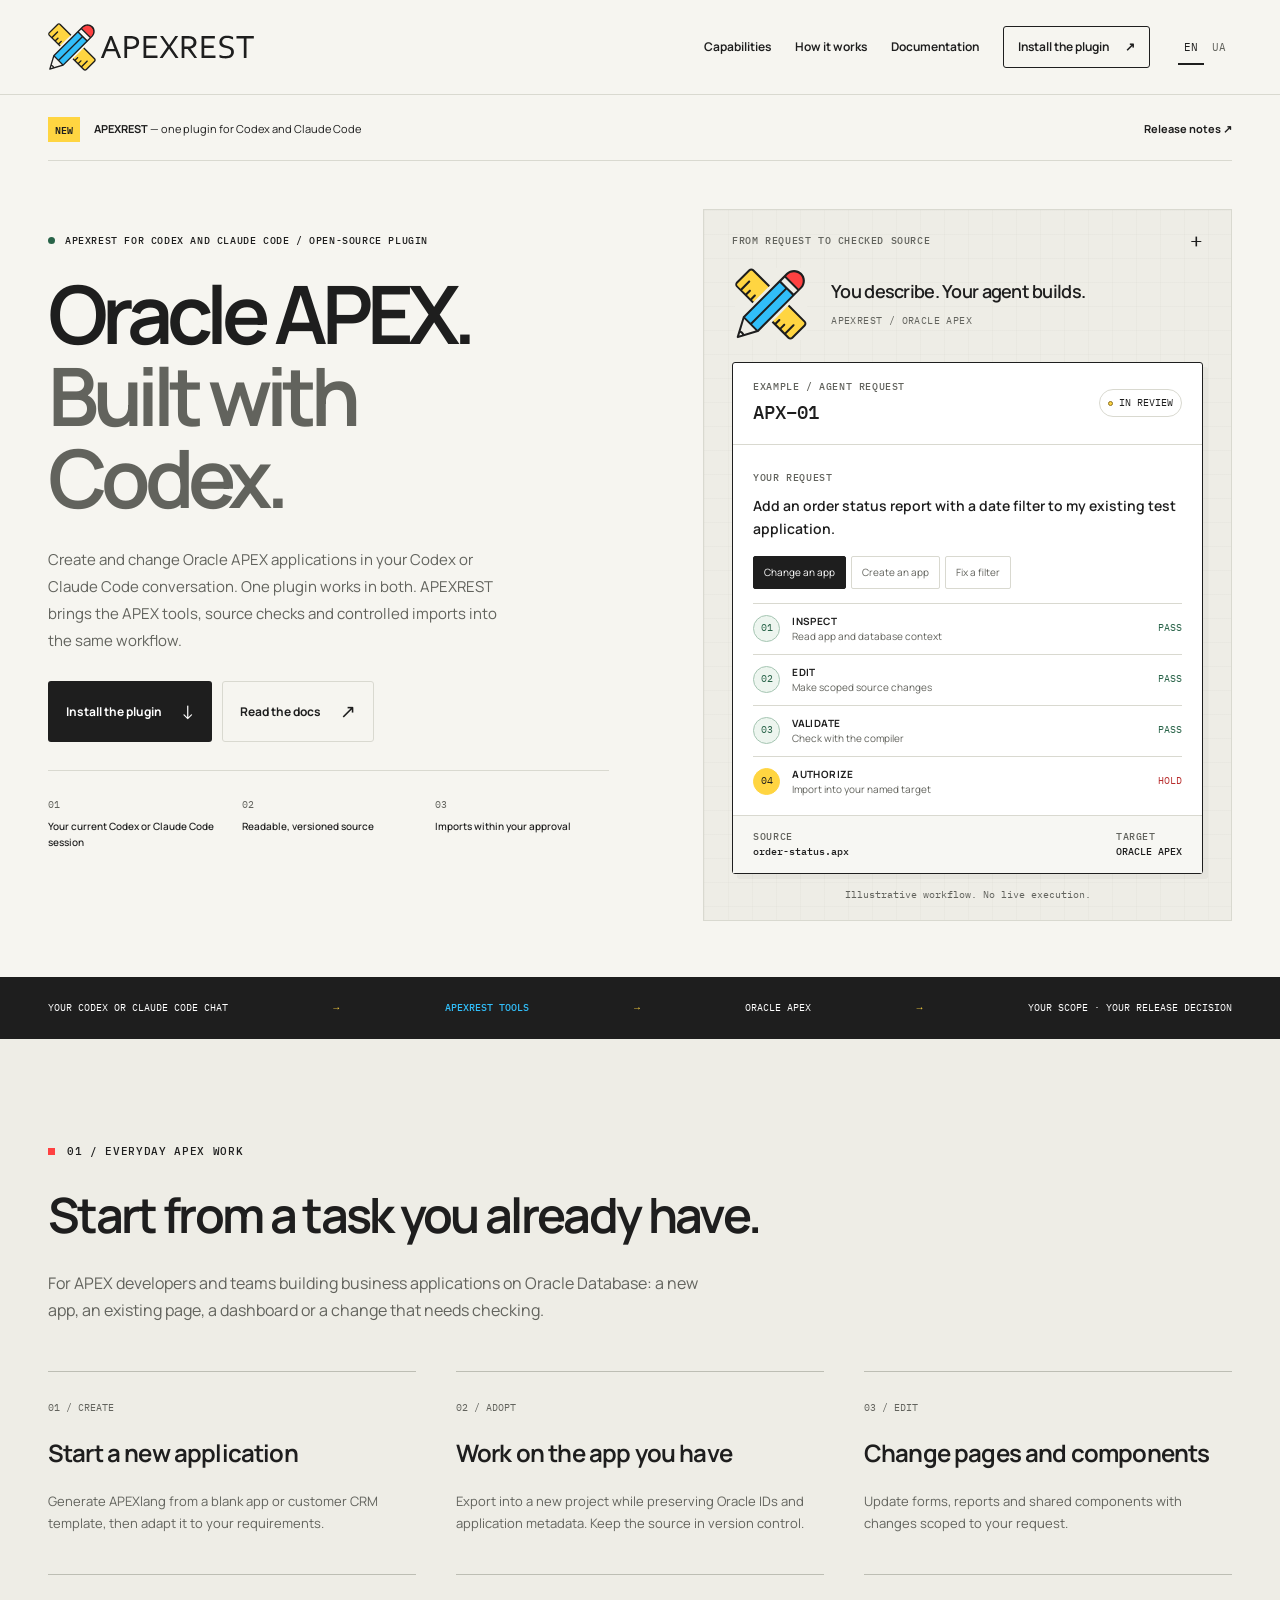
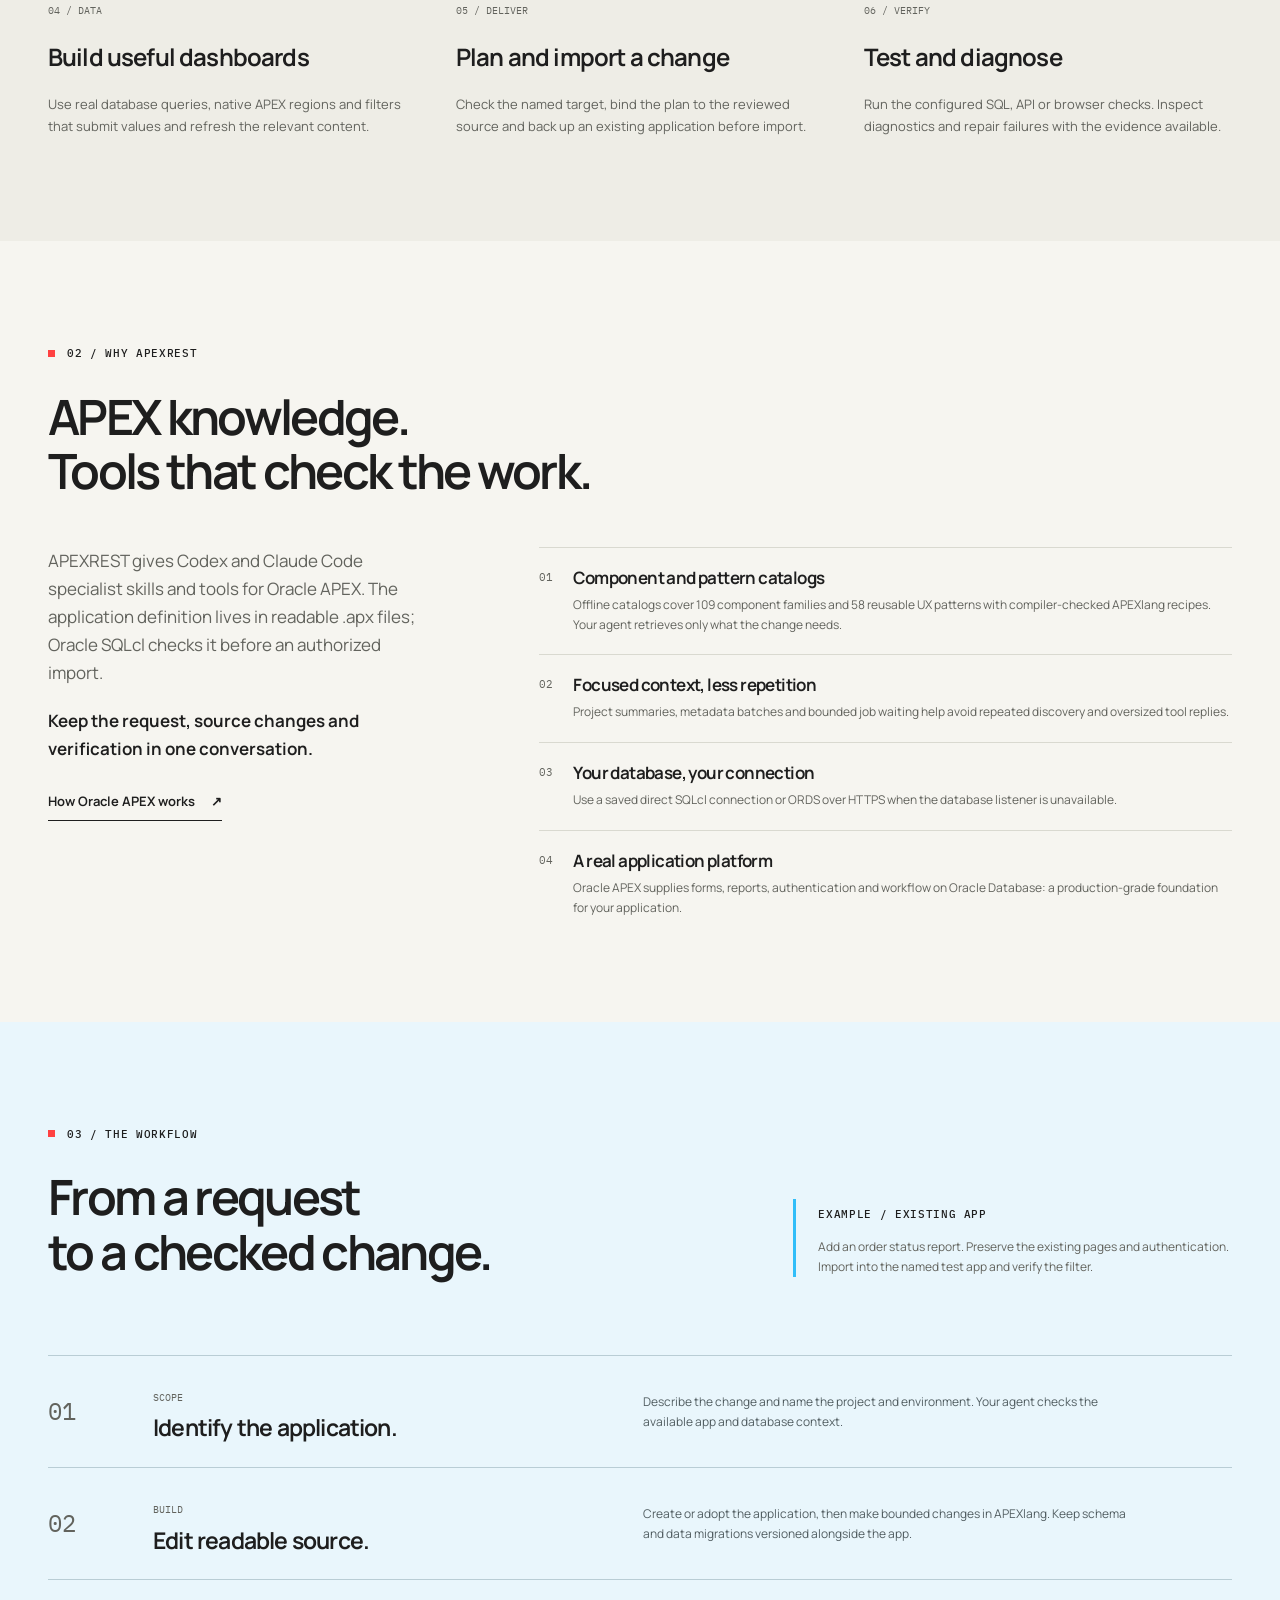
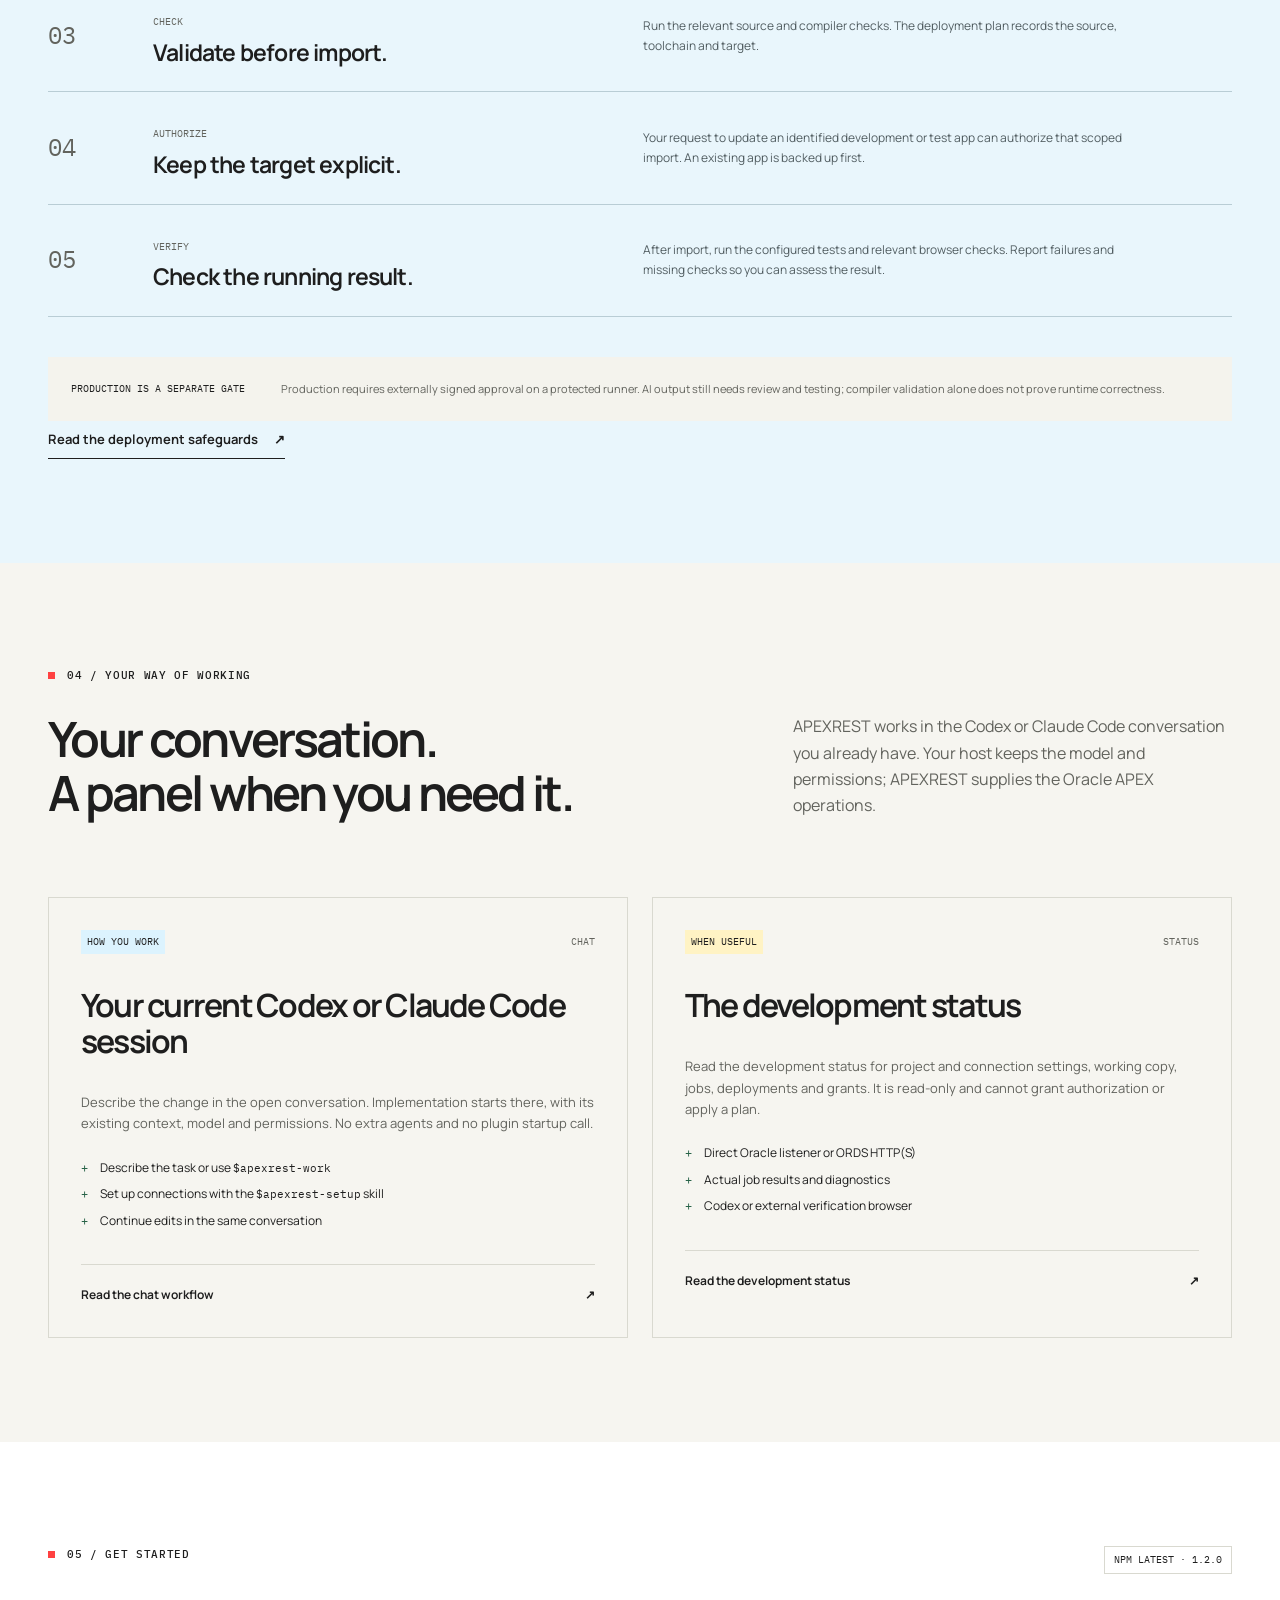
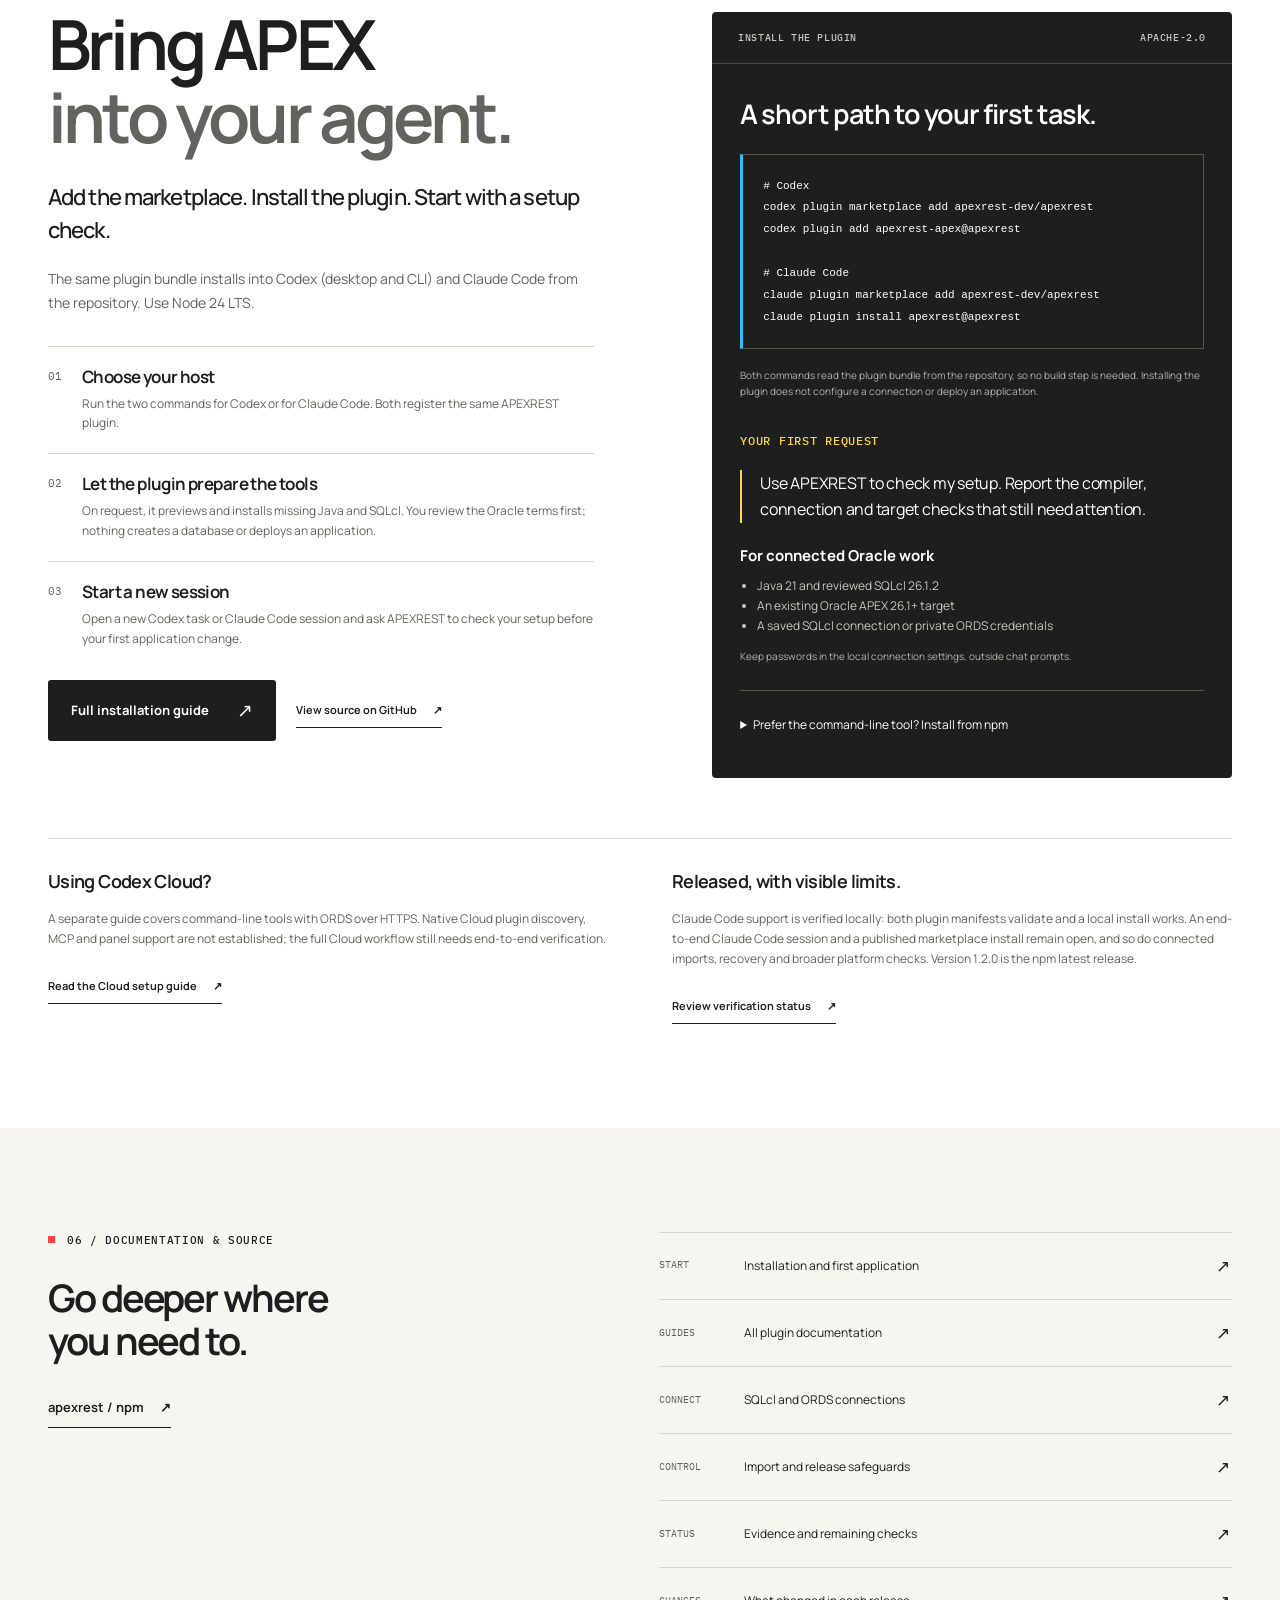
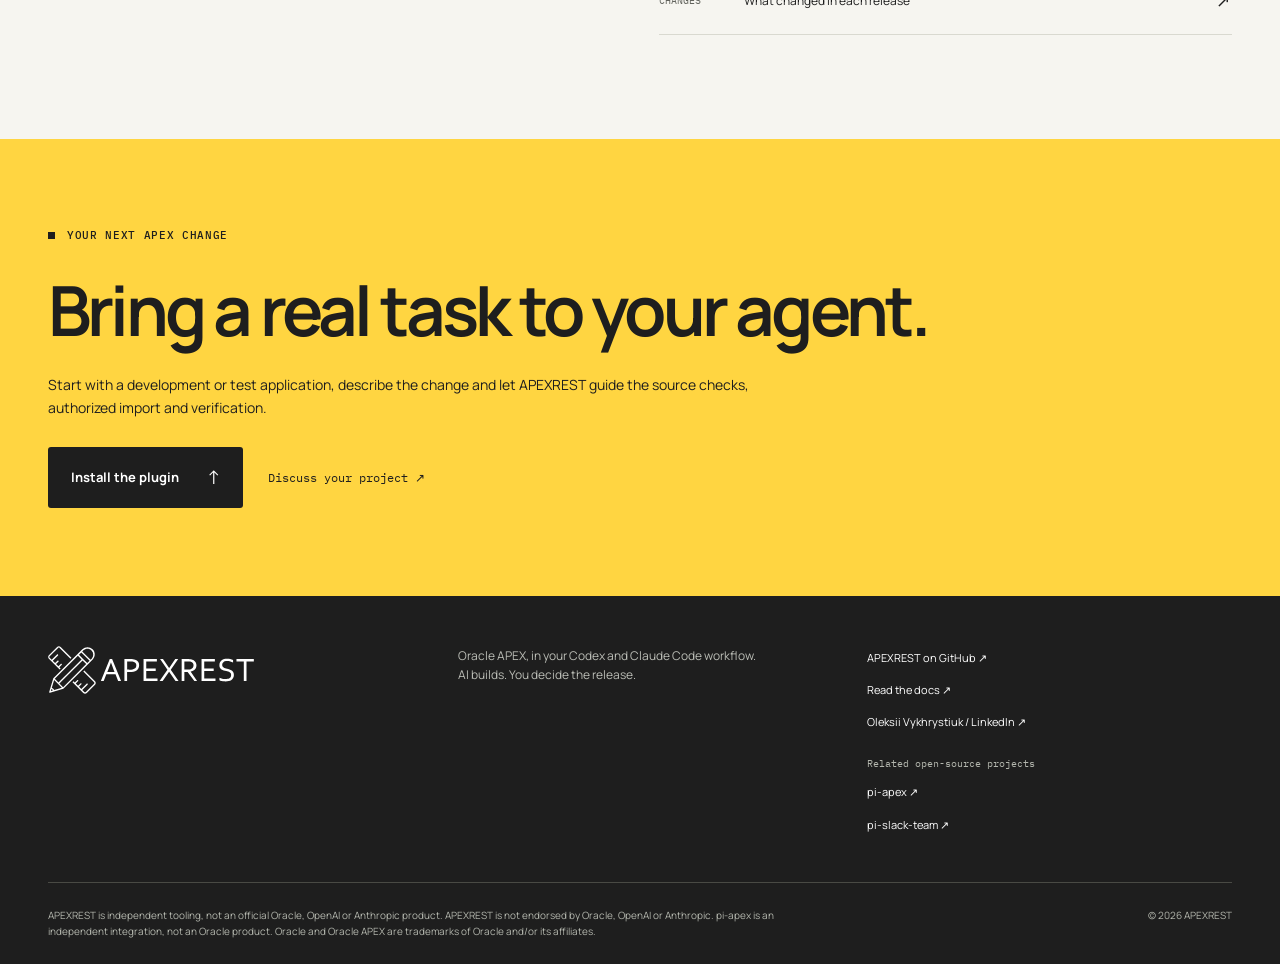
==== commit ffbf5761: "Add Claude Code support and point links to apexrest-dev/apexrest Present the plugin as working in Co" ====
--- a/index.html
+++ b/index.html
@@ -3,8 +3,8 @@
 <head>
   <meta charset="utf-8">
   <meta name="viewport" content="width=device-width, initial-scale=1">
-  <title>APEXREST for Codex — Build and change Oracle APEX applications</title>
-  <meta name="description" content="Bring Oracle APEX into Codex. Create apps, change existing pages, validate APEXlang and verify authorized imports. Open-source plugin, with you in control.">
+  <title>APEXREST for Codex and Claude Code — Build and change Oracle APEX applications</title>
+  <meta name="description" content="Bring Oracle APEX into Codex and Claude Code. Create apps, change existing pages, validate APEXlang and verify authorized imports. Open-source plugin, with you in control.">
   <meta name="robots" content="index, follow, max-image-preview:large">
   <meta name="theme-color" content="#F6F5F0">
   <link rel="canonical" href="https://apex.rest/">
@@ -17,16 +17,16 @@
   <meta property="og:site_name" content="APEXREST">
   <meta property="og:locale" content="en_US">
   <meta property="og:locale:alternate" content="uk_UA">
-  <meta property="og:title" content="APEXREST for Codex — Build and change Oracle APEX applications">
-  <meta property="og:description" content="Bring Oracle APEX into Codex. Create apps, change existing pages, validate APEXlang and verify authorized imports. Open-source plugin, with you in control.">
+  <meta property="og:title" content="APEXREST for Codex and Claude Code — Build and change Oracle APEX applications">
+  <meta property="og:description" content="Bring Oracle APEX into Codex and Claude Code. Create apps, change existing pages, validate APEXlang and verify authorized imports. Open-source plugin, with you in control.">
   <meta property="og:image" content="https://apex.rest/assets/og.png">
   <meta property="og:image:width" content="1200">
   <meta property="og:image:height" content="630">
   <meta property="og:image:alt" content="APEXREST for Codex: Oracle APEX. Built with Codex. Create, change, validate and verify.">
 
   <meta name="twitter:card" content="summary_large_image">
-  <meta name="twitter:title" content="APEXREST for Codex — Build and change Oracle APEX applications">
-  <meta name="twitter:description" content="Bring Oracle APEX into Codex. Create apps, change existing pages, validate APEXlang and verify authorized imports. Open-source plugin, with you in control.">
+  <meta name="twitter:title" content="APEXREST for Codex and Claude Code — Build and change Oracle APEX applications">
+  <meta name="twitter:description" content="Bring Oracle APEX into Codex and Claude Code. Create apps, change existing pages, validate APEXlang and verify authorized imports. Open-source plugin, with you in control.">
   <meta name="twitter:image" content="https://apex.rest/assets/og.png">
 
   <link rel="stylesheet" href="assets/fonts/fonts.css">
@@ -42,9 +42,9 @@
   "name": "APEXREST",
   "url": "https://apex.rest/",
   "logo": "https://apex.rest/assets/brand/apexrest-logo.svg",
-  "description": "Bring Oracle APEX into Codex. Create apps, change existing pages, validate APEXlang and verify authorized imports. Open-source plugin, with you in control.",
+  "description": "Bring Oracle APEX into Codex and Claude Code. Create apps, change existing pages, validate APEXlang and verify authorized imports. Open-source plugin, with you in control.",
   "sameAs": [
-    "https://github.com/apexrest-dev/apexrest-codex"
+    "https://github.com/apexrest-dev/apexrest"
   ]
 }
   </script>
@@ -52,13 +52,13 @@
 {
   "@context": "https://schema.org",
   "@type": "SoftwareApplication",
-  "name": "APEXREST for Codex",
+  "name": "APEXREST for Codex and Claude Code",
   "applicationCategory": "DeveloperApplication",
   "softwareVersion": "1.2.0",
-  "url": "https://github.com/apexrest-dev/apexrest-codex",
+  "url": "https://github.com/apexrest-dev/apexrest",
   "downloadUrl": "https://www.npmjs.com/package/apexrest",
-  "license": "https://github.com/apexrest-dev/apexrest-codex/blob/main/LICENSE",
-  "description": "Bring Oracle APEX into Codex. Create apps, change existing pages, validate APEXlang and verify authorized imports. Open-source plugin, with you in control.",
+  "license": "https://github.com/apexrest-dev/apexrest/blob/main/LICENSE",
+  "description": "Bring Oracle APEX into Codex and Claude Code. Create apps, change existing pages, validate APEXlang and verify authorized imports. Open-source plugin, with you in control.",
   "publisher": {
     "@type": "Organization",
     "name": "APEXREST",
@@ -87,20 +87,20 @@
   </header>
   <main id="main">
     <section class="hero" id="top">
-      <div class="shell announcement-banner"><a href="https://github.com/apexrest-dev/apexrest-codex/blob/main/docs/release-notes.md" target="_blank" rel="noopener noreferrer"><span class="announcement-badge">1.2.0</span><span><strong>APEXREST</strong> — reusable APEX pattern catalog, now on npm</span><span class="announcement-banner-link">Release notes <span aria-hidden="true">↗</span></span></a></div>
+      <div class="shell announcement-banner"><a href="https://github.com/apexrest-dev/apexrest/blob/main/docs/release-notes.md" target="_blank" rel="noopener noreferrer"><span class="announcement-badge">NEW</span><span><strong>APEXREST</strong> — one plugin for Codex and Claude Code</span><span class="announcement-banner-link">Release notes <span aria-hidden="true">↗</span></span></a></div>
       <div class="shell hero-grid" id="codex">
         <div class="hero-copy">
-          <p class="eyebrow"><span class="status-dot" aria-hidden="true"></span>APEXREST FOR CODEX / OPEN-SOURCE PLUGIN</p>
+          <p class="eyebrow"><span class="status-dot" aria-hidden="true"></span>APEXREST FOR CODEX AND CLAUDE CODE / OPEN-SOURCE PLUGIN</p>
           <h1>Oracle APEX.<br><em>Built with<br> Codex.</em></h1>
-          <p class="hero-lede">Create and change Oracle APEX applications in your Codex conversation. APEXREST brings the APEX tools, source checks and controlled imports into the same workflow.</p>
-          <div class="hero-actions"><a class="button button-primary" href="#install">Install the plugin <span aria-hidden="true">↓</span></a><a class="button button-secondary" href="https://github.com/apexrest-dev/apexrest-codex/blob/main/docs/index.md" target="_blank" rel="noopener noreferrer">Read the docs <span aria-hidden="true">↗</span></a></div>
-          <div class="hero-proof"><div><span>01</span><strong>Your current Codex session</strong></div><div><span>02</span><strong>Readable, versioned source</strong></div><div><span>03</span><strong>Imports within your approval</strong></div></div>
+          <p class="hero-lede">Create and change Oracle APEX applications in your Codex or Claude Code conversation. One plugin works in both. APEXREST brings the APEX tools, source checks and controlled imports into the same workflow.</p>
+          <div class="hero-actions"><a class="button button-primary" href="#install">Install the plugin <span aria-hidden="true">↓</span></a><a class="button button-secondary" href="https://github.com/apexrest-dev/apexrest/blob/main/docs/index.md" target="_blank" rel="noopener noreferrer">Read the docs <span aria-hidden="true">↗</span></a></div>
+          <div class="hero-proof"><div><span>01</span><strong>Your current Codex or Claude Code session</strong></div><div><span>02</span><strong>Readable, versioned source</strong></div><div><span>03</span><strong>Imports within your approval</strong></div></div>
         </div>
         <div class="hero-studio">
           <div class="studio-heading"><span class="micro-label">FROM REQUEST TO CHECKED SOURCE</span><span class="studio-cross" aria-hidden="true">+</span></div>
-          <div class="studio-identity"><img src="assets/brand/apexrest-symbol.svg" alt="" width="108" height="108"><p>You describe. Codex builds.<span>APEXREST / ORACLE APEX</span></p></div>
+          <div class="studio-identity"><img src="assets/brand/apexrest-symbol.svg" alt="" width="108" height="108"><p>You describe. Your agent builds.<span>APEXREST / ORACLE APEX</span></p></div>
           <aside class="work-order" aria-label="Illustrative APEXREST workflow">
-            <div class="work-order-head"><div><span class="micro-label">EXAMPLE / CODEX REQUEST</span><strong id="mission-id">APX–01</strong></div><span class="docket-state"><i aria-hidden="true"></i>IN REVIEW</span></div>
+            <div class="work-order-head"><div><span class="micro-label">EXAMPLE / AGENT REQUEST</span><strong id="mission-id">APX–01</strong></div><span class="docket-state"><i aria-hidden="true"></i>IN REVIEW</span></div>
             <div class="mission-prompt"><span class="micro-label">YOUR REQUEST</span><p id="mission-prompt">Add an order status report with a date filter to my existing test application.</p></div>
             <div class="scenario-tabs" role="group" aria-label="Choose an example request"><button class="scenario-button is-selected" type="button" data-scenario="change" aria-pressed="true">Change an app</button><button class="scenario-button" type="button" data-scenario="create" aria-pressed="false">Create an app</button><button class="scenario-button" type="button" data-scenario="repair" aria-pressed="false">Fix a filter</button></div>
             <div class="gate-rail" id="gate-rail"><div class="gate is-complete" data-gate="0"><span class="gate-number">01</span><span><b>INSPECT</b><small>Read app and database context</small></span><i class="gate-stamp" aria-hidden="true">PASS</i></div>
@@ -113,7 +113,7 @@
           <p class="studio-note">Illustrative workflow. No live execution.</p>
         </div>
       </div>
-      <div class="verification-strip"><div class="shell verification-strip-inner"><span>YOUR CODEX CHAT</span><i aria-hidden="true">→</i><strong>APEXREST TOOLS</strong><i aria-hidden="true">→</i><span>ORACLE APEX</span><i aria-hidden="true">→</i><span>YOUR SCOPE · YOUR RELEASE DECISION</span></div></div>
+      <div class="verification-strip"><div class="shell verification-strip-inner"><span>YOUR CODEX OR CLAUDE CODE CHAT</span><i aria-hidden="true">→</i><strong>APEXREST TOOLS</strong><i aria-hidden="true">→</i><span>ORACLE APEX</span><i aria-hidden="true">→</i><span>YOUR SCOPE · YOUR RELEASE DECISION</span></div></div>
     </section>
     <section class="use-cases section-block section-paper" id="work">
       <div class="shell"><div class="section-intro"><p class="section-index">01 / EVERYDAY APEX WORK</p><h2>Start from a task you already have.</h2><p class="section-lede">For APEX developers and teams building business applications on Oracle Database: a new app, an existing page, a dashboard or a change that needs checking.</p></div><div class="use-case-grid"><article><span>01 / CREATE</span><h3>Start a new application</h3><p>Generate APEXlang from a blank app or customer CRM template, then adapt it to your requirements.</p></article>
@@ -125,7 +125,7 @@
     </section>
     <section class="argument section-block" id="argument">
       <div class="shell"><div class="section-intro"><p class="section-index">02 / WHY APEXREST</p><h2>APEX knowledge.<br>Tools that check the work.</h2></div>
-        <div class="argument-grid"><div class="statement-block"><p>APEXREST gives Codex specialist skills and tools for Oracle APEX. The application definition lives in readable .apx files; Oracle SQLcl checks it before an authorized import.</p><p class="statement-accent">Keep the request, source changes and verification in one conversation.</p><a class="text-link" href="https://docs.oracle.com/en/database/oracle/apex/26.1/apxdc/introduction.html" target="_blank" rel="noopener noreferrer">How Oracle APEX works <span aria-hidden="true">↗</span></a></div><ol class="announcement-capabilities product-advantages"><li><span aria-hidden="true">01</span><div><h3>Component and pattern catalogs</h3><p>Offline catalogs cover 109 component families and 58 reusable UX patterns with compiler-checked APEXlang recipes. Codex retrieves only what the change needs.</p></div></li>
+        <div class="argument-grid"><div class="statement-block"><p>APEXREST gives Codex and Claude Code specialist skills and tools for Oracle APEX. The application definition lives in readable .apx files; Oracle SQLcl checks it before an authorized import.</p><p class="statement-accent">Keep the request, source changes and verification in one conversation.</p><a class="text-link" href="https://docs.oracle.com/en/database/oracle/apex/26.1/apxdc/introduction.html" target="_blank" rel="noopener noreferrer">How Oracle APEX works <span aria-hidden="true">↗</span></a></div><ol class="announcement-capabilities product-advantages"><li><span aria-hidden="true">01</span><div><h3>Component and pattern catalogs</h3><p>Offline catalogs cover 109 component families and 58 reusable UX patterns with compiler-checked APEXlang recipes. Your agent retrieves only what the change needs.</p></div></li>
 <li><span aria-hidden="true">02</span><div><h3>Focused context, less repetition</h3><p>Project summaries, metadata batches and bounded job waiting help avoid repeated discovery and oversized tool replies.</p></div></li>
 <li><span aria-hidden="true">03</span><div><h3>Your database, your connection</h3><p>Use a saved direct SQLcl connection or ORDS over HTTPS when the database listener is unavailable.</p></div></li>
 <li><span aria-hidden="true">04</span><div><h3>A real application platform</h3><p>Oracle APEX supplies forms, reports, authentication and workflow on Oracle Database: a production-grade foundation for your application.</p></div></li></ol></div>
@@ -133,49 +133,54 @@
     </section>
     <section class="trace section-block section-accent" id="trace">
       <div class="shell"><div class="section-intro section-intro-split trace-intro"><div><p class="section-index">03 / THE WORKFLOW</p><h2>From a request<br>to a checked change.</h2></div><div class="slack-brief"><span class="micro-label">EXAMPLE / EXISTING APP</span><p>Add an order status report. Preserve the existing pages and authentication. Import into the named test app and verify the filter.</p></div></div>
-        <ol class="trace-list product-workflow"><li><span class="trace-number">01</span><div><span class="trace-verb">SCOPE</span><h3>Identify the application.</h3></div><p>Describe the change and name the project and environment. Codex checks the available app and database context.</p></li>
+        <ol class="trace-list product-workflow"><li><span class="trace-number">01</span><div><span class="trace-verb">SCOPE</span><h3>Identify the application.</h3></div><p>Describe the change and name the project and environment. Your agent checks the available app and database context.</p></li>
 <li><span class="trace-number">02</span><div><span class="trace-verb">BUILD</span><h3>Edit readable source.</h3></div><p>Create or adopt the application, then make bounded changes in APEXlang. Keep schema and data migrations versioned alongside the app.</p></li>
 <li><span class="trace-number">03</span><div><span class="trace-verb">CHECK</span><h3>Validate before import.</h3></div><p>Run the relevant source and compiler checks. The deployment plan records the source, toolchain and target.</p></li>
 <li><span class="trace-number">04</span><div><span class="trace-verb">AUTHORIZE</span><h3>Keep the target explicit.</h3></div><p>Your request to update an identified development or test app can authorize that scoped import. An existing app is backed up first.</p></li>
 <li><span class="trace-number">05</span><div><span class="trace-verb">VERIFY</span><h3>Check the running result.</h3></div><p>After import, run the configured tests and relevant browser checks. Report failures and missing checks so you can assess the result.</p></li></ol>
         <div class="trust-line" id="system"><span class="trust-stamp">PRODUCTION IS A SEPARATE GATE</span><p>Production requires externally signed approval on a protected runner. AI output still needs review and testing; compiler validation alone does not prove runtime correctness.</p></div>
-        <a class="text-link" href="https://github.com/apexrest-dev/apexrest-codex/blob/main/docs/deployment-safety.md" target="_blank" rel="noopener noreferrer">Read the deployment safeguards <span aria-hidden="true">↗</span></a>
+        <a class="text-link" href="https://github.com/apexrest-dev/apexrest/blob/main/docs/deployment-safety.md" target="_blank" rel="noopener noreferrer">Read the deployment safeguards <span aria-hidden="true">↗</span></a>
       </div>
     </section>
     <section class="section-block" id="team">
-      <div class="shell"><div class="section-intro section-intro-split"><div><p class="section-index">04 / YOUR WAY OF WORKING</p><h2>Your conversation.<br>A panel when you need it.</h2></div><p>APEXREST works in the Codex conversation you already have. Codex keeps the model and permissions; APEXREST supplies the Oracle APEX operations.</p></div>
+      <div class="shell"><div class="section-intro section-intro-split"><div><p class="section-index">04 / YOUR WAY OF WORKING</p><h2>Your conversation.<br>A panel when you need it.</h2></div><p>APEXREST works in the Codex or Claude Code conversation you already have. Your host keeps the model and permissions; APEXREST supplies the Oracle APEX operations.</p></div>
         <div class="repo-grid">
-          <article class="repo-card repo-control"><div class="repo-card-top"><span class="repo-label">HOW YOU WORK</span><span class="repo-status">CHAT</span></div><h3>Your current Codex session</h3><p class="repo-summary">Describe the change in the open conversation. Implementation starts there, with its existing context, model and permissions. No extra agents and no plugin startup call.</p><ul><li>Describe the task or use <code>$apexrest-work</code></li><li>Show all functions with <code>$apexrest-menu</code></li><li>Continue edits in the same conversation</li></ul><a class="repo-link" href="https://github.com/apexrest-dev/apexrest-codex/blob/main/docs/chat-workflow.md" target="_blank" rel="noopener noreferrer">Read the chat workflow <span aria-hidden="true">↗</span></a></article>
-          <article class="repo-card repo-gate"><div class="repo-card-top"><span class="repo-label">WHEN USEFUL</span><span class="repo-status">PANEL</span></div><h3>The development panel</h3><p class="repo-summary">Open <code>$apexrest-panel</code> for project and connection settings, Oracle/APEX jobs and diagnostics. The panel cannot grant authorization or apply a plan on its own.</p><ul><li>Direct Oracle listener or ORDS HTTP(S)</li><li>Actual job results and diagnostics</li><li>In-app or external verification browser</li></ul><a class="repo-link" href="https://github.com/apexrest-dev/apexrest-codex/blob/main/docs/panel.md" target="_blank" rel="noopener noreferrer">Explore the panel <span aria-hidden="true">↗</span></a></article>
+          <article class="repo-card repo-control"><div class="repo-card-top"><span class="repo-label">HOW YOU WORK</span><span class="repo-status">CHAT</span></div><h3>Your current Codex or Claude Code session</h3><p class="repo-summary">Describe the change in the open conversation. Implementation starts there, with its existing context, model and permissions. No extra agents and no plugin startup call.</p><ul><li>Describe the task or use <code>$apexrest-work</code></li><li>Set up connections with the <code>$apexrest-setup</code> skill</li><li>Continue edits in the same conversation</li></ul><a class="repo-link" href="https://github.com/apexrest-dev/apexrest/blob/main/docs/chat-workflow.md" target="_blank" rel="noopener noreferrer">Read the chat workflow <span aria-hidden="true">↗</span></a></article>
+          <article class="repo-card repo-gate"><div class="repo-card-top"><span class="repo-label">WHEN USEFUL</span><span class="repo-status">STATUS</span></div><h3>The development status</h3><p class="repo-summary">Read the development status for project and connection settings, working copy, jobs, deployments and grants. It is read-only and cannot grant authorization or apply a plan.</p><ul><li>Direct Oracle listener or ORDS HTTP(S)</li><li>Actual job results and diagnostics</li><li>Codex or external verification browser</li></ul><a class="repo-link" href="https://github.com/apexrest-dev/apexrest/blob/main/docs/panel.md" target="_blank" rel="noopener noreferrer">Read the development status <span aria-hidden="true">↗</span></a></article>
         </div>
       </div>
     </section>
     <section class="announcement section-block" id="install" aria-labelledby="install-title">
       <div class="shell"><div class="announcement-heading"><p class="section-index">05 / GET STARTED</p><span class="announcement-version">NPM LATEST · 1.2.0</span></div>
-        <div class="announcement-grid"><div class="announcement-copy"><h2 id="install-title">Bring APEX<br><em>into Codex.</em></h2><p class="announcement-lede">Install the CLI. Register the plugin. Start with a setup check.</p><p>The public npm package includes the runtime and resources. Use Node 24 LTS and a Codex host with native plugin support.</p><ol class="announcement-capabilities"><li><span aria-hidden="true">01</span><div><h3>Open the terminal menu</h3><p>Run the commands shown here. npm installs the CLI; plugin registration is the next step.</p></div></li>
-<li><span aria-hidden="true">02</span><div><h3>Prepare tools and register</h3><p>Choose Install tools for missing dependencies, review the Oracle terms, then choose Install plugin.</p></div></li>
-<li><span aria-hidden="true">03</span><div><h3>Start a new Codex task</h3><p>Restart Codex, open a new task and ask APEXREST to check your setup before your first application change.</p></div></li></ol><div class="announcement-actions"><a class="button button-primary" href="https://github.com/apexrest-dev/apexrest-codex/blob/main/docs/getting-started.md" target="_blank" rel="noopener noreferrer">Full installation guide <span aria-hidden="true">↗</span></a><a class="text-link" href="https://github.com/apexrest-dev/apexrest-codex" target="_blank" rel="noopener noreferrer">View source on GitHub <span aria-hidden="true">↗</span></a></div></div>
-          <aside class="announcement-install" aria-labelledby="install-commands-title"><div class="announcement-install-head"><span class="micro-label">INSTALL FROM NPM</span><span class="micro-label">APACHE-2.0</span></div><div class="announcement-install-body"><h3 id="install-commands-title">A short path to your first task.</h3>
-            <pre class="announcement-commands"><code>npm install -g apexrest
+        <div class="announcement-grid"><div class="announcement-copy"><h2 id="install-title">Bring APEX<br><em>into your agent.</em></h2><p class="announcement-lede">Add the marketplace. Install the plugin. Start with a setup check.</p><p>The same plugin bundle installs into Codex (desktop and CLI) and Claude Code from the repository. Use Node 24 LTS.</p><ol class="announcement-capabilities"><li><span aria-hidden="true">01</span><div><h3>Choose your host</h3><p>Run the two commands for Codex or for Claude Code. Both register the same APEXREST plugin.</p></div></li>
+<li><span aria-hidden="true">02</span><div><h3>Let the plugin prepare the tools</h3><p>On request, it previews and installs missing Java and SQLcl. You review the Oracle terms first; nothing creates a database or deploys an application.</p></div></li>
+<li><span aria-hidden="true">03</span><div><h3>Start a new session</h3><p>Open a new Codex task or Claude Code session and ask APEXREST to check your setup before your first application change.</p></div></li></ol><div class="announcement-actions"><a class="button button-primary" href="https://github.com/apexrest-dev/apexrest/blob/main/docs/getting-started.md" target="_blank" rel="noopener noreferrer">Full installation guide <span aria-hidden="true">↗</span></a><a class="text-link" href="https://github.com/apexrest-dev/apexrest" target="_blank" rel="noopener noreferrer">View source on GitHub <span aria-hidden="true">↗</span></a></div></div>
+          <aside class="announcement-install" aria-labelledby="install-commands-title"><div class="announcement-install-head"><span class="micro-label">INSTALL THE PLUGIN</span><span class="micro-label">APACHE-2.0</span></div><div class="announcement-install-body"><h3 id="install-commands-title">A short path to your first task.</h3>
+            <pre class="announcement-commands"><code># Codex
+codex plugin marketplace add apexrest-dev/apexrest
+codex plugin add apexrest-apex@apexrest
+
+# Claude Code
+claude plugin marketplace add apexrest-dev/apexrest
+claude plugin install apexrest@apexrest</code></pre><p class="announcement-install-note">Both commands read the plugin bundle from the repository, so no build step is needed. Installing the plugin does not configure a connection or deploy an application.</p>
+            <p class="micro-label">YOUR FIRST REQUEST</p><blockquote class="announcement-prompt">Use APEXREST to check my setup. Report the compiler, connection and target checks that still need attention.</blockquote><h4>For connected Oracle work</h4><ul class="announcement-requirements"><li>Java 21 and reviewed SQLcl 26.1.2</li><li>An existing Oracle APEX 26.1+ target</li><li>A saved SQLcl connection or private ORDS credentials</li></ul><p class="announcement-install-note">Keep passwords in the local connection settings, outside chat prompts.</p>
+            <details class="install-alternative"><summary>Prefer the command-line tool? Install from npm</summary><pre class="announcement-commands"><code>npm install -g apexrest
 apexrest --version
-apexrest</code></pre><p class="announcement-install-note">This installs the npm latest release, 1.2.0 at the time of writing; pin it with apexrest@1.2.0. Installing the CLI does not register the Codex plugin or deploy an application.</p>
-            <p class="micro-label">YOUR FIRST REQUEST</p><blockquote class="announcement-prompt">Use APEXREST to check my setup. Report the compiler, connection and target checks that still need attention.</blockquote><h4>For connected Oracle work</h4><ul class="announcement-requirements"><li>Java 21 and reviewed SQLcl 26.1.2</li><li>An existing Oracle APEX 26.1+ target</li><li>A saved SQLcl connection or private ORDS credentials</li></ul><p class="announcement-install-note">Keep passwords in the local connection settings, outside chat prompts.</p>
-            <details class="install-alternative"><summary>Already have the tools? Register directly</summary><pre class="announcement-commands"><code>codex plugin marketplace add apexrest-dev/apexrest-codex
-codex plugin add apexrest-apex@apexrest</code></pre></details>
+apexrest --help</code></pre><p class="announcement-install-note">npm latest is 1.2.0 and beta is 1.3.0-beta.1. Both packages still carry the previous Codex-only tool surface; Claude Code support is in the repository.</p></details>
           </div></aside>
         </div>
-        <div class="announcement-boundaries"><div><h3>Using Codex Cloud?</h3><p>A separate guide covers command-line tools with ORDS over HTTPS. Native Cloud plugin discovery, MCP and panel support are not established; the full Cloud workflow still needs end-to-end verification.</p><a class="text-link" href="https://github.com/apexrest-dev/apexrest-codex/blob/main/docs/codex-cloud.md" target="_blank" rel="noopener noreferrer">Read the Cloud setup guide <span aria-hidden="true">↗</span></a></div><div><h3>Released, with visible limits.</h3><p>Version 1.2.0 is the npm latest release; 1.3.0-beta.1 previews experimental Composer and working-copy workflows. The project records local tests, compiler evidence and Oracle checks separately. Connected imports, recovery and broader platform checks remain open.</p><a class="text-link" href="https://github.com/apexrest-dev/apexrest-codex/blob/main/docs/implementation-status.md" target="_blank" rel="noopener noreferrer">Review verification status <span aria-hidden="true">↗</span></a></div></div>
+        <div class="announcement-boundaries"><div><h3>Using Codex Cloud?</h3><p>A separate guide covers command-line tools with ORDS over HTTPS. Native Cloud plugin discovery, MCP and panel support are not established; the full Cloud workflow still needs end-to-end verification.</p><a class="text-link" href="https://github.com/apexrest-dev/apexrest/blob/main/docs/codex-cloud.md" target="_blank" rel="noopener noreferrer">Read the Cloud setup guide <span aria-hidden="true">↗</span></a></div><div><h3>Released, with visible limits.</h3><p>Claude Code support is verified locally: both plugin manifests validate and a local install works. An end-to-end Claude Code session and a published marketplace install remain open, and so do connected imports, recovery and broader platform checks. Version 1.2.0 is the npm latest release.</p><a class="text-link" href="https://github.com/apexrest-dev/apexrest/blob/main/docs/implementation-status.md" target="_blank" rel="noopener noreferrer">Review verification status <span aria-hidden="true">↗</span></a></div></div>
       </div>
     </section>
-    <section class="research section-block" id="proof"><div class="shell research-grid"><div><p class="section-index">06 / DOCUMENTATION & SOURCE</p><h2>Go deeper where<br>you need to.</h2><a class="text-link" href="https://www.npmjs.com/package/apexrest" target="_blank" rel="noopener noreferrer">apexrest / npm <span aria-hidden="true">↗</span></a></div><div class="source-list"><a href="https://github.com/apexrest-dev/apexrest-codex/blob/main/docs/getting-started.md" target="_blank" rel="noopener noreferrer"><span>START</span>Installation and first application<i aria-hidden="true">↗</i></a>
-<a href="https://github.com/apexrest-dev/apexrest-codex/blob/main/docs/index.md" target="_blank" rel="noopener noreferrer"><span>GUIDES</span>All plugin documentation<i aria-hidden="true">↗</i></a>
-<a href="https://github.com/apexrest-dev/apexrest-codex/blob/main/docs/ords.md" target="_blank" rel="noopener noreferrer"><span>CONNECT</span>SQLcl and ORDS connections<i aria-hidden="true">↗</i></a>
-<a href="https://github.com/apexrest-dev/apexrest-codex/blob/main/docs/deployment-safety.md" target="_blank" rel="noopener noreferrer"><span>CONTROL</span>Import and release safeguards<i aria-hidden="true">↗</i></a>
-<a href="https://github.com/apexrest-dev/apexrest-codex/blob/main/docs/implementation-status.md" target="_blank" rel="noopener noreferrer"><span>STATUS</span>Evidence and remaining checks<i aria-hidden="true">↗</i></a>
-<a href="https://github.com/apexrest-dev/apexrest-codex/blob/main/CHANGELOG.md" target="_blank" rel="noopener noreferrer"><span>CHANGES</span>What changed in each release<i aria-hidden="true">↗</i></a></div></div></section>
-    <section class="final-cta" id="contact"><div class="shell final-cta-inner"><p class="section-index">YOUR NEXT APEX CHANGE</p><h2>Bring a real task to Codex.</h2><p>Start with a development or test application, describe the change and let APEXREST guide the source checks, authorized import and verification.</p><a class="button button-dark" href="#install">Install the plugin <span aria-hidden="true">↑</span></a><a class="contact-email" href="https://www.linkedin.com/in/avhrst/" target="_blank" rel="noopener noreferrer">Discuss your project ↗</a></div></section>
+    <section class="research section-block" id="proof"><div class="shell research-grid"><div><p class="section-index">06 / DOCUMENTATION & SOURCE</p><h2>Go deeper where<br>you need to.</h2><a class="text-link" href="https://www.npmjs.com/package/apexrest" target="_blank" rel="noopener noreferrer">apexrest / npm <span aria-hidden="true">↗</span></a></div><div class="source-list"><a href="https://github.com/apexrest-dev/apexrest/blob/main/docs/getting-started.md" target="_blank" rel="noopener noreferrer"><span>START</span>Installation and first application<i aria-hidden="true">↗</i></a>
+<a href="https://github.com/apexrest-dev/apexrest/blob/main/docs/index.md" target="_blank" rel="noopener noreferrer"><span>GUIDES</span>All plugin documentation<i aria-hidden="true">↗</i></a>
+<a href="https://github.com/apexrest-dev/apexrest/blob/main/docs/ords.md" target="_blank" rel="noopener noreferrer"><span>CONNECT</span>SQLcl and ORDS connections<i aria-hidden="true">↗</i></a>
+<a href="https://github.com/apexrest-dev/apexrest/blob/main/docs/deployment-safety.md" target="_blank" rel="noopener noreferrer"><span>CONTROL</span>Import and release safeguards<i aria-hidden="true">↗</i></a>
+<a href="https://github.com/apexrest-dev/apexrest/blob/main/docs/implementation-status.md" target="_blank" rel="noopener noreferrer"><span>STATUS</span>Evidence and remaining checks<i aria-hidden="true">↗</i></a>
+<a href="https://github.com/apexrest-dev/apexrest/blob/main/CHANGELOG.md" target="_blank" rel="noopener noreferrer"><span>CHANGES</span>What changed in each release<i aria-hidden="true">↗</i></a></div></div></section>
+    <section class="final-cta" id="contact"><div class="shell final-cta-inner"><p class="section-index">YOUR NEXT APEX CHANGE</p><h2>Bring a real task to your agent.</h2><p>Start with a development or test application, describe the change and let APEXREST guide the source checks, authorized import and verification.</p><a class="button button-dark" href="#install">Install the plugin <span aria-hidden="true">↑</span></a><a class="contact-email" href="https://www.linkedin.com/in/avhrst/" target="_blank" rel="noopener noreferrer">Discuss your project ↗</a></div></section>
   </main>
-  <footer class="site-footer"><div class="shell footer-top"><a class="brand footer-brand" href="#top" aria-label="APEXREST home"><img class="brand-logo" src="assets/brand/apexrest-logo-light.svg" alt="APEXREST" width="216" height="50"></a><p>Oracle APEX, in your Codex workflow.<br>AI builds. You decide the release.</p><div class="footer-links"><a href="https://github.com/apexrest-dev/apexrest-codex" target="_blank" rel="noopener noreferrer">APEXREST for Codex ↗</a><a href="https://github.com/apexrest-dev/apexrest-codex/blob/main/docs/index.md" target="_blank" rel="noopener noreferrer">Read the docs ↗</a><a href="https://www.linkedin.com/in/avhrst/" target="_blank" rel="noopener noreferrer">Oleksii Vykhrystiuk / LinkedIn ↗</a><span class="footer-related">Related open-source projects</span><a href="https://github.com/avhrst/pi-apex" target="_blank" rel="noopener noreferrer">pi-apex ↗</a><a href="https://github.com/avhrst/pi-slack-team" target="_blank" rel="noopener noreferrer">pi-slack-team ↗</a></div></div><div class="shell footer-bottom"><p>APEXREST for Codex is independent tooling, not an official Oracle or OpenAI product. APEXREST is not endorsed by Oracle or OpenAI. pi-apex is an independent integration, not an Oracle product. Oracle and Oracle APEX are trademarks of Oracle and/or its affiliates.</p><p>© <span id="current-year">2026</span> APEXREST</p></div></footer>
+  <footer class="site-footer"><div class="shell footer-top"><a class="brand footer-brand" href="#top" aria-label="APEXREST home"><img class="brand-logo" src="assets/brand/apexrest-logo-light.svg" alt="APEXREST" width="216" height="50"></a><p>Oracle APEX, in your Codex and Claude Code workflow.<br>AI builds. You decide the release.</p><div class="footer-links"><a href="https://github.com/apexrest-dev/apexrest" target="_blank" rel="noopener noreferrer">APEXREST on GitHub ↗</a><a href="https://github.com/apexrest-dev/apexrest/blob/main/docs/index.md" target="_blank" rel="noopener noreferrer">Read the docs ↗</a><a href="https://www.linkedin.com/in/avhrst/" target="_blank" rel="noopener noreferrer">Oleksii Vykhrystiuk / LinkedIn ↗</a><span class="footer-related">Related open-source projects</span><a href="https://github.com/avhrst/pi-apex" target="_blank" rel="noopener noreferrer">pi-apex ↗</a><a href="https://github.com/avhrst/pi-slack-team" target="_blank" rel="noopener noreferrer">pi-slack-team ↗</a></div></div><div class="shell footer-bottom"><p>APEXREST is independent tooling, not an official Oracle, OpenAI or Anthropic product. APEXREST is not endorsed by Oracle, OpenAI or Anthropic. pi-apex is an independent integration, not an Oracle product. Oracle and Oracle APEX are trademarks of Oracle and/or its affiliates.</p><p>© <span id="current-year">2026</span> APEXREST</p></div></footer>
   <script src="assets/js/site.js" defer></script>
 </body>
 </html>
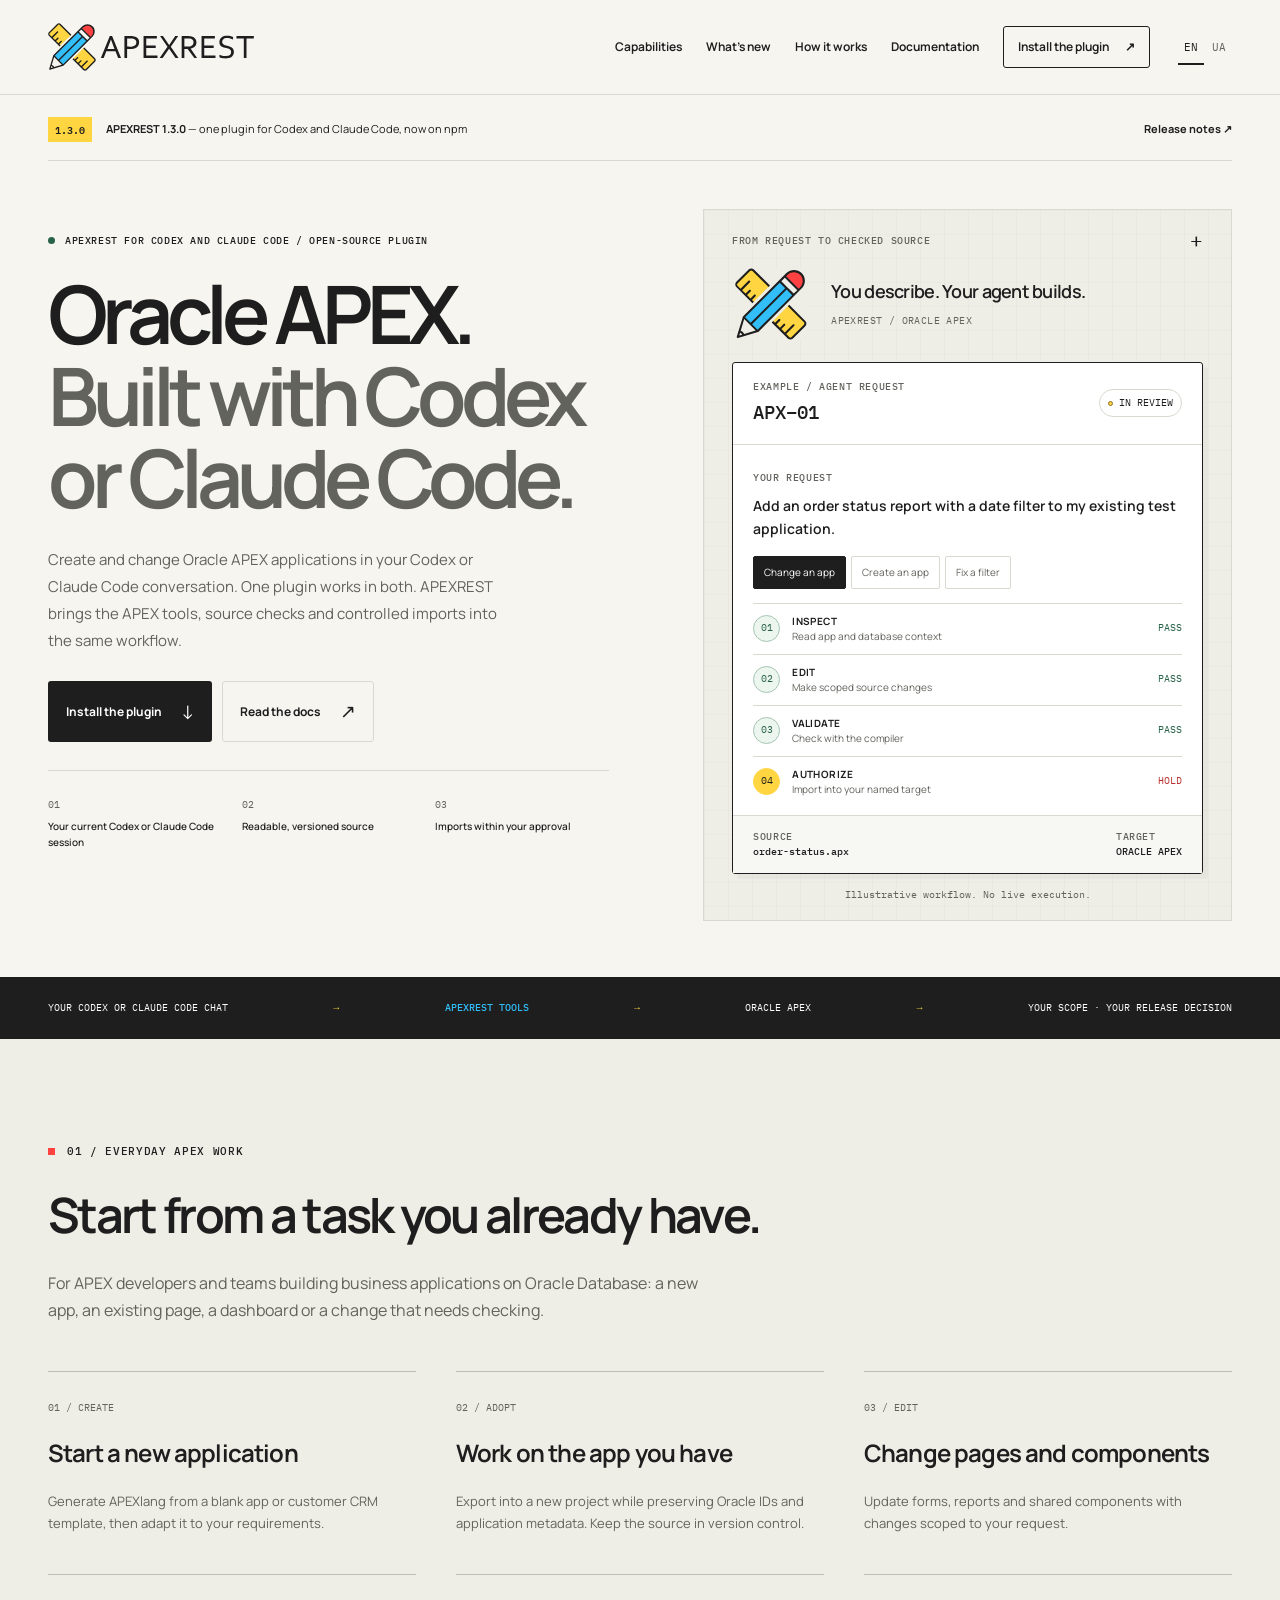
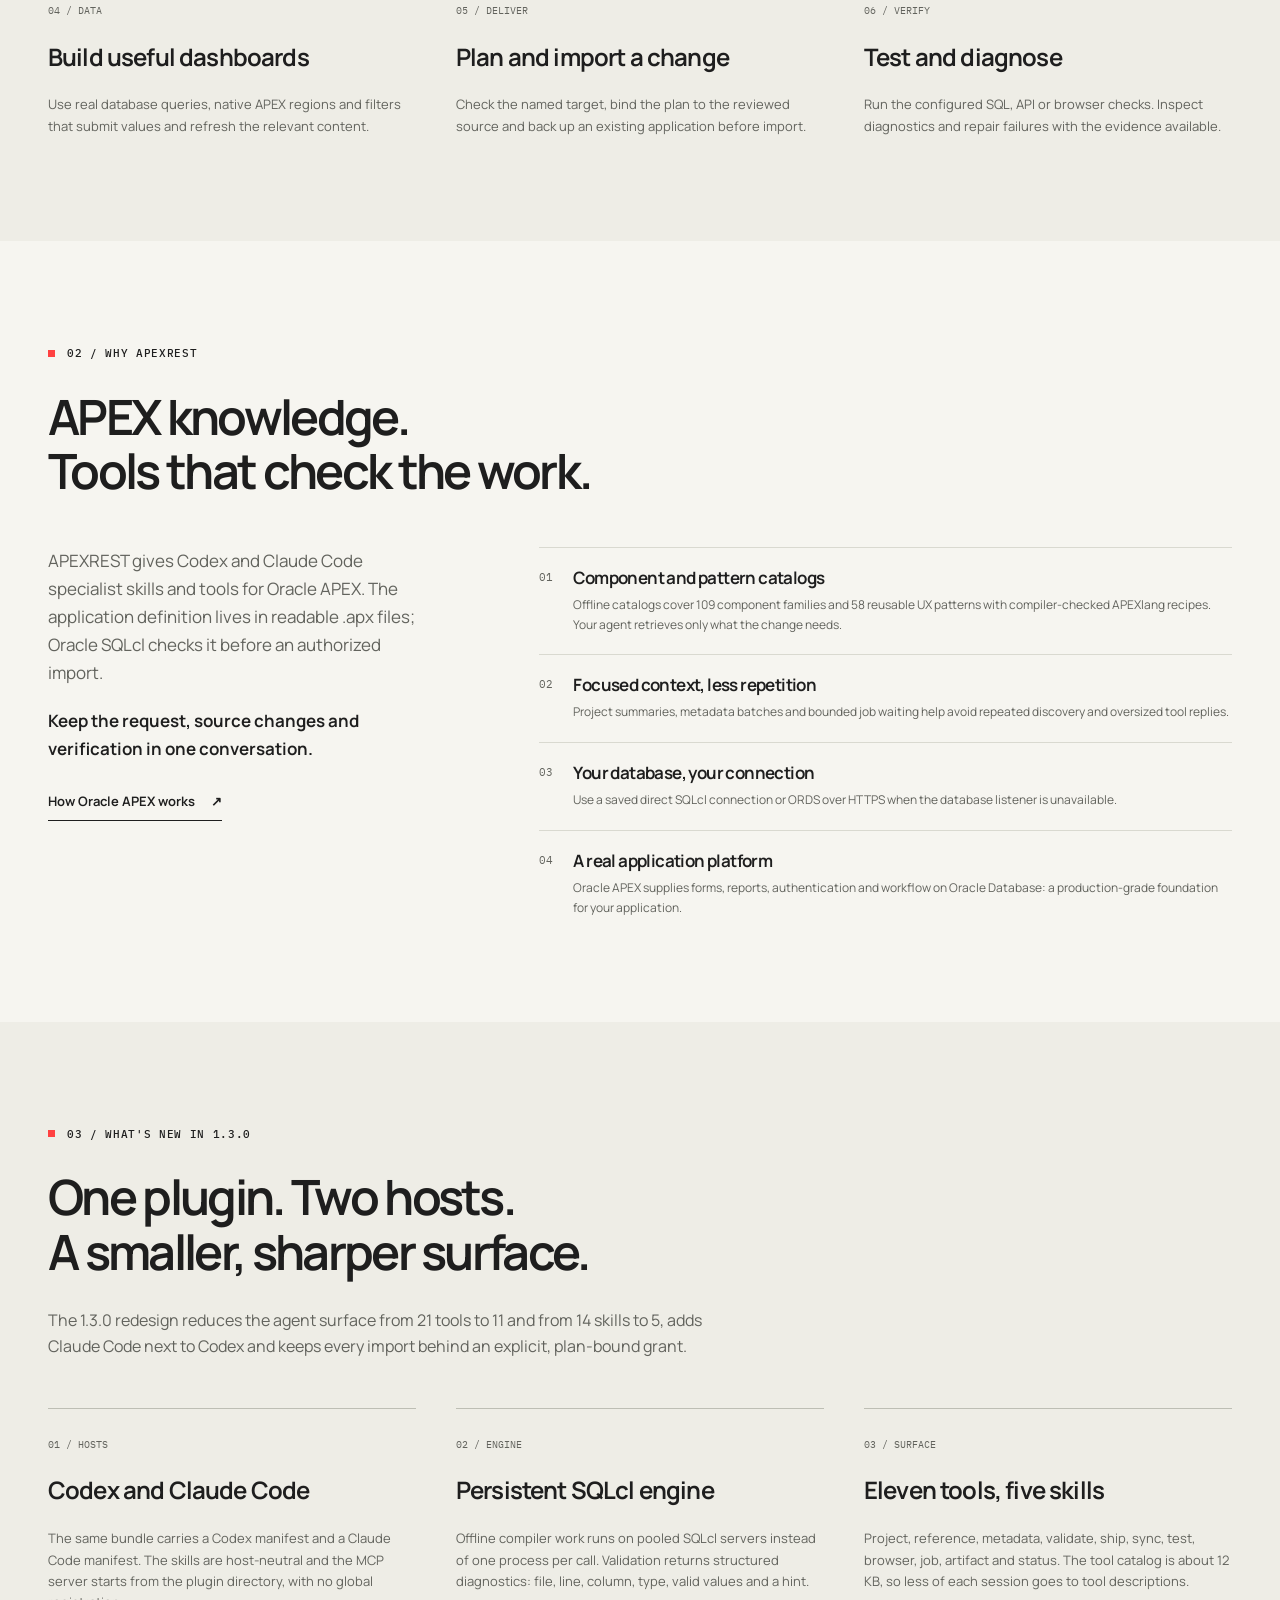
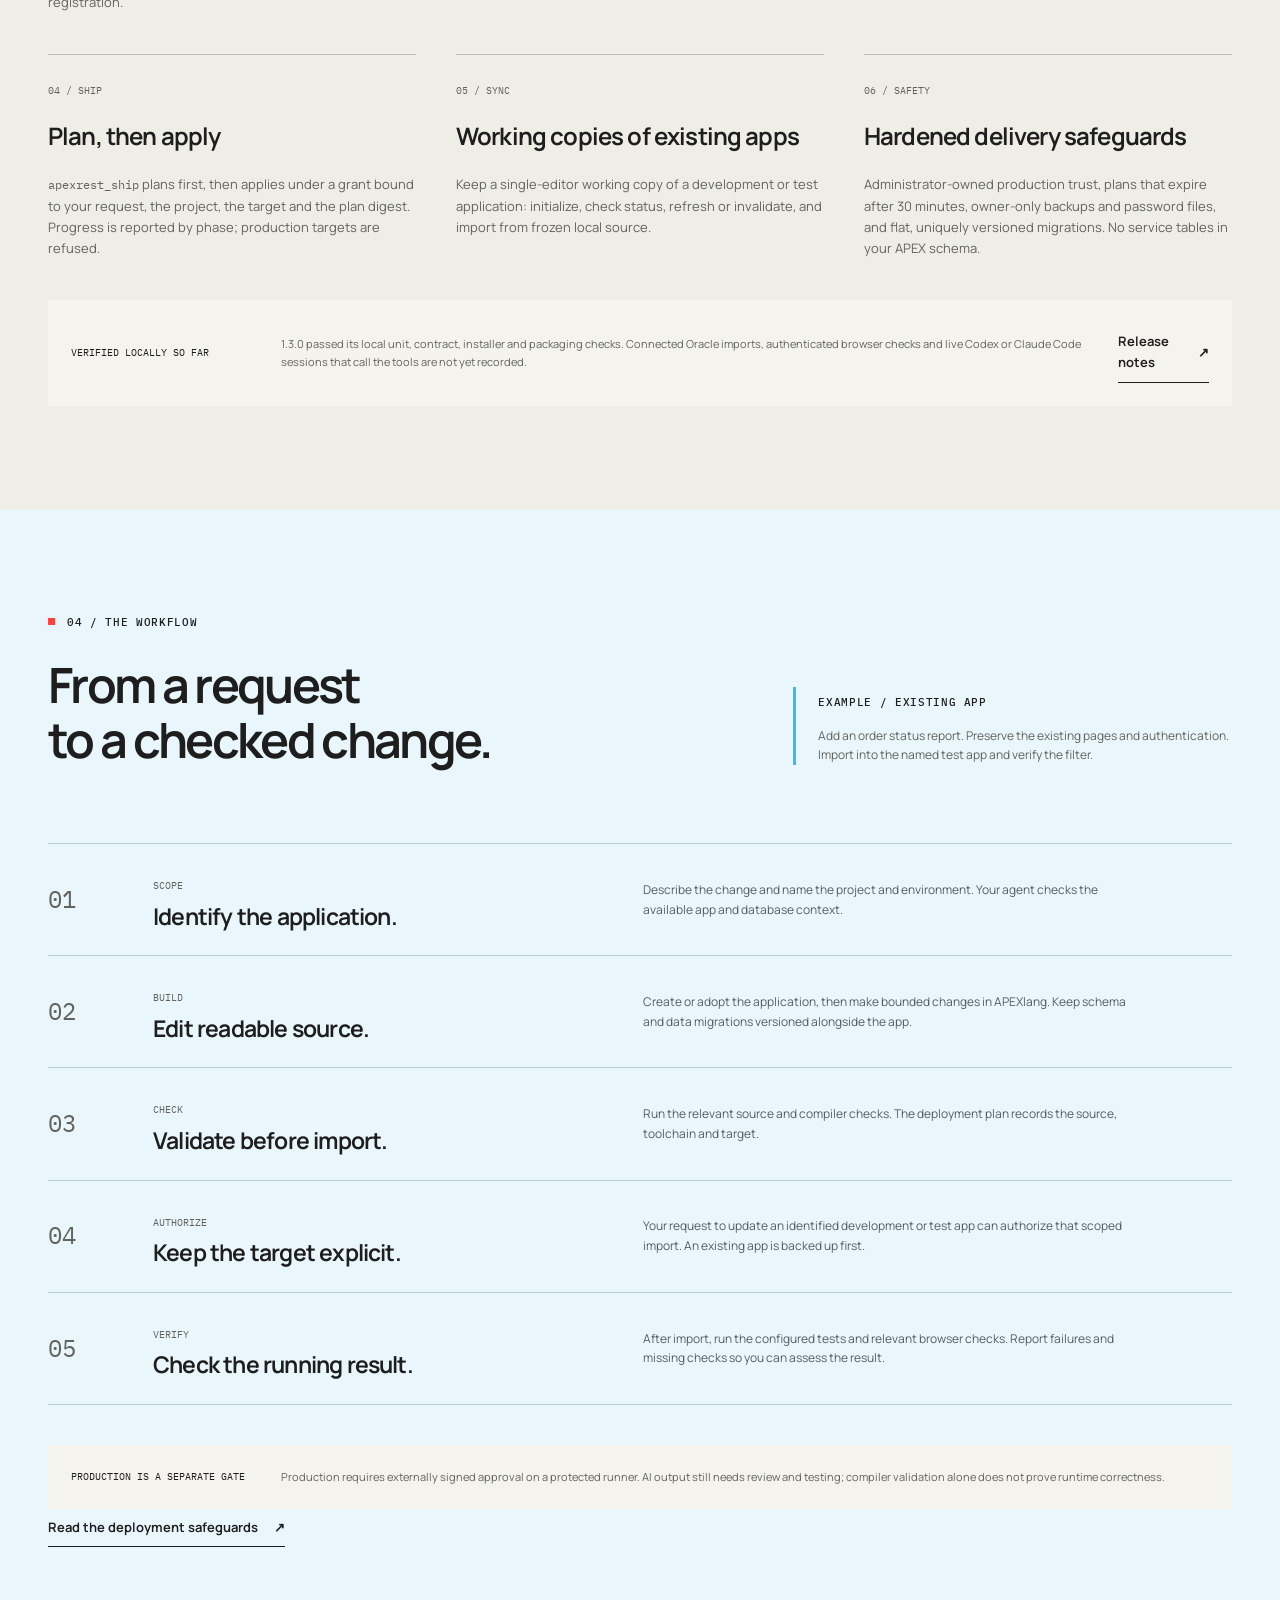
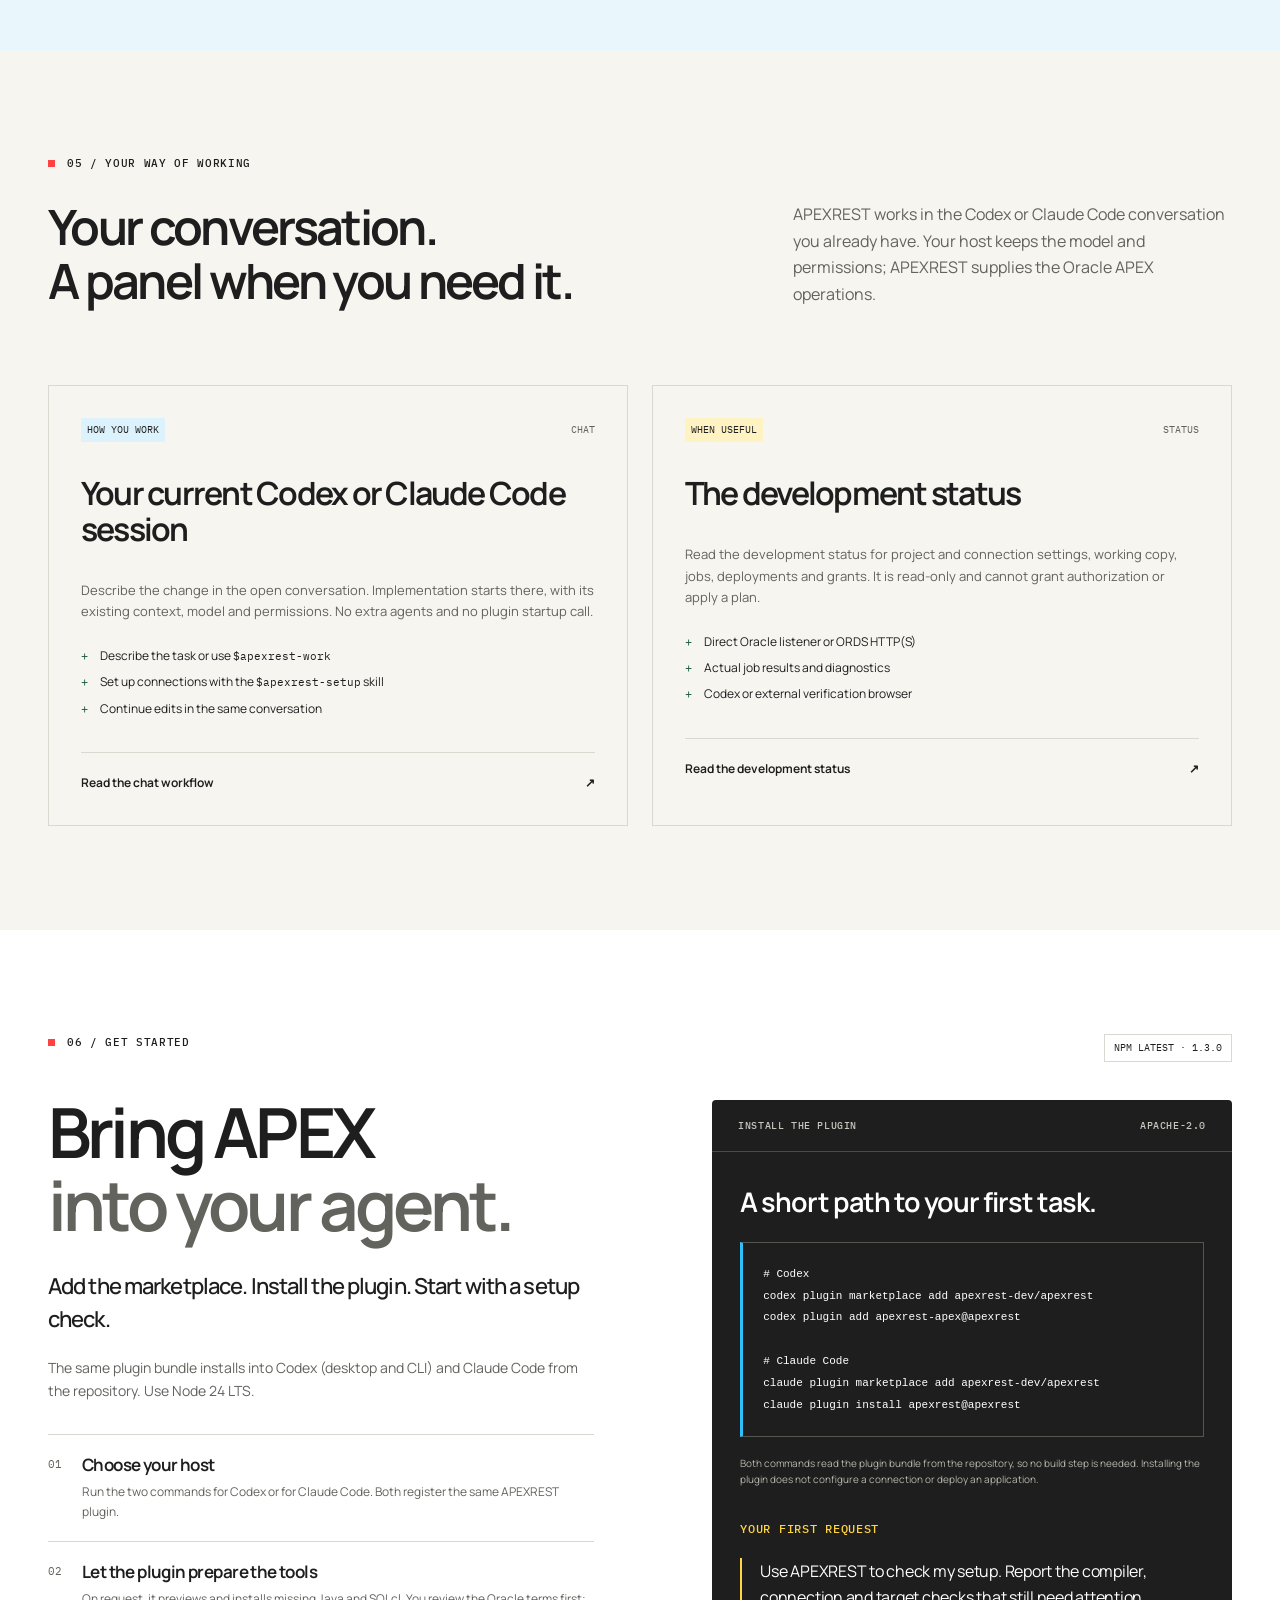
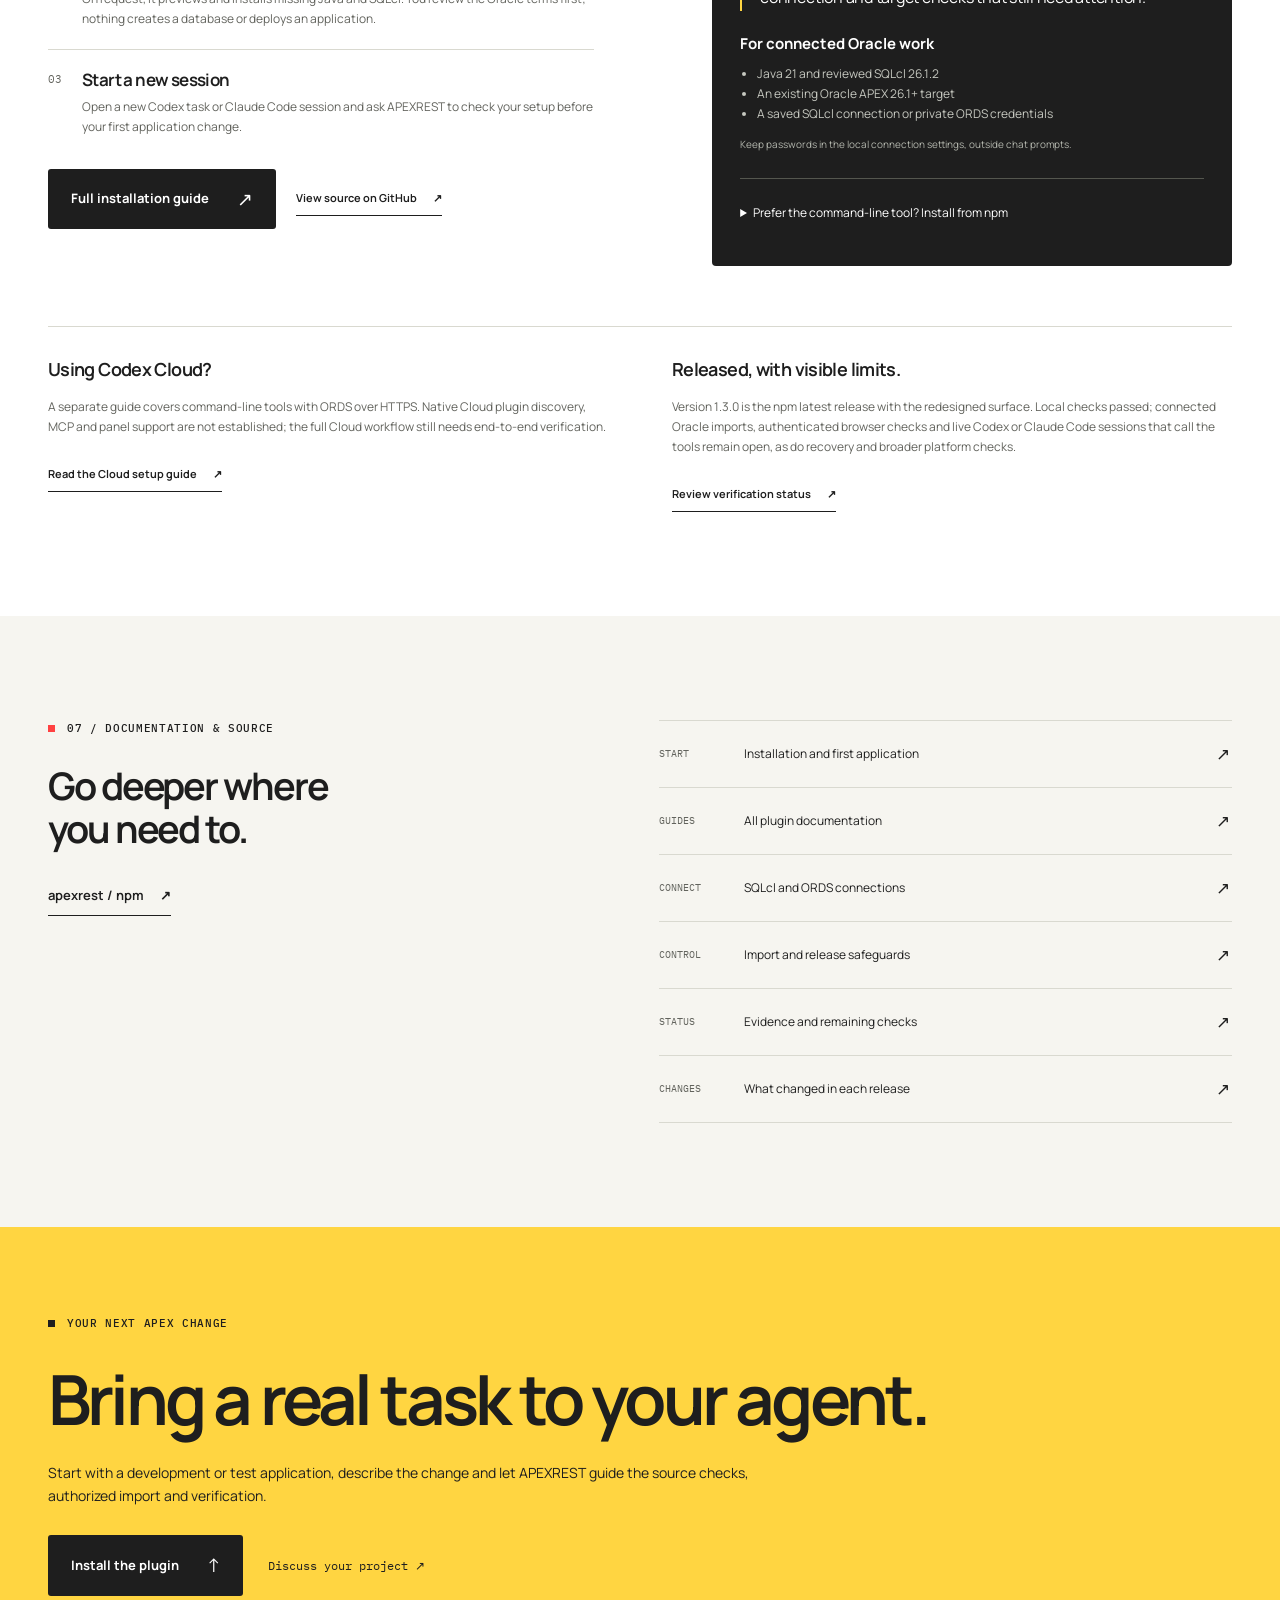
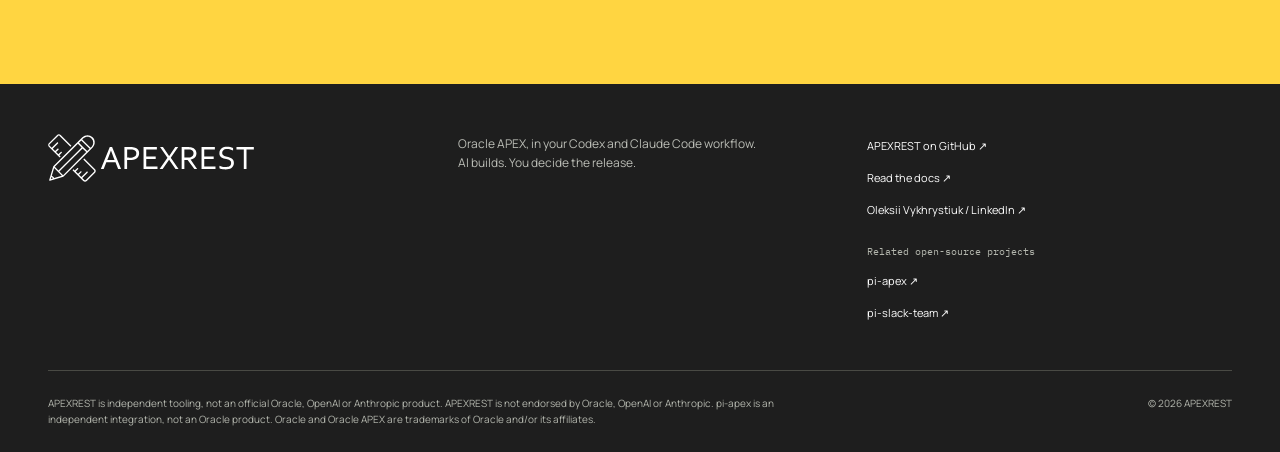
==== commit 0a13becc: "Present APEXREST 1.3.0 with a What's new section and refreshed social cards Show 1.3.0 as the curren" ====
--- a/index.html
+++ b/index.html
@@ -22,7 +22,7 @@
   <meta property="og:image" content="https://apex.rest/assets/og.png">
   <meta property="og:image:width" content="1200">
   <meta property="og:image:height" content="630">
-  <meta property="og:image:alt" content="APEXREST for Codex: Oracle APEX. Built with Codex. Create, change, validate and verify.">
+  <meta property="og:image:alt" content="APEXREST for Codex and Claude Code: Oracle APEX. Built with Codex or Claude Code. Create, change and verify your applications.">
 
   <meta name="twitter:card" content="summary_large_image">
   <meta name="twitter:title" content="APEXREST for Codex and Claude Code — Build and change Oracle APEX applications">
@@ -54,7 +54,7 @@
   "@type": "SoftwareApplication",
   "name": "APEXREST for Codex and Claude Code",
   "applicationCategory": "DeveloperApplication",
-  "softwareVersion": "1.2.0",
+  "softwareVersion": "1.3.0",
   "url": "https://github.com/apexrest-dev/apexrest",
   "downloadUrl": "https://www.npmjs.com/package/apexrest",
   "license": "https://github.com/apexrest-dev/apexrest/blob/main/LICENSE",
@@ -74,6 +74,7 @@
       <a class="brand" href="#top" aria-label="APEXREST home"><img class="brand-logo" src="assets/brand/apexrest-logo.svg" alt="APEXREST" width="216" height="50"></a>
       <nav class="site-nav" id="site-nav" aria-label="Main navigation">
         <a href="#work">Capabilities</a>
+        <a href="#new">What’s new</a>
         <a href="#trace">How it works</a>
         <a href="#proof">Documentation</a>
         <a href="#install" class="nav-cta">Install the plugin <span aria-hidden="true">↗</span></a>
@@ -87,11 +88,11 @@
   </header>
   <main id="main">
     <section class="hero" id="top">
-      <div class="shell announcement-banner"><a href="https://github.com/apexrest-dev/apexrest/blob/main/docs/release-notes.md" target="_blank" rel="noopener noreferrer"><span class="announcement-badge">NEW</span><span><strong>APEXREST</strong> — one plugin for Codex and Claude Code</span><span class="announcement-banner-link">Release notes <span aria-hidden="true">↗</span></span></a></div>
+      <div class="shell announcement-banner"><a href="https://github.com/apexrest-dev/apexrest/blob/main/docs/release-notes.md" target="_blank" rel="noopener noreferrer"><span class="announcement-badge">1.3.0</span><span><strong>APEXREST 1.3.0</strong> — one plugin for Codex and Claude Code, now on npm</span><span class="announcement-banner-link">Release notes <span aria-hidden="true">↗</span></span></a></div>
       <div class="shell hero-grid" id="codex">
         <div class="hero-copy">
           <p class="eyebrow"><span class="status-dot" aria-hidden="true"></span>APEXREST FOR CODEX AND CLAUDE CODE / OPEN-SOURCE PLUGIN</p>
-          <h1>Oracle APEX.<br><em>Built with<br> Codex.</em></h1>
+          <h1>Oracle APEX.<br><em>Built with Codex<br> or Claude Code.</em></h1>
           <p class="hero-lede">Create and change Oracle APEX applications in your Codex or Claude Code conversation. One plugin works in both. APEXREST brings the APEX tools, source checks and controlled imports into the same workflow.</p>
           <div class="hero-actions"><a class="button button-primary" href="#install">Install the plugin <span aria-hidden="true">↓</span></a><a class="button button-secondary" href="https://github.com/apexrest-dev/apexrest/blob/main/docs/index.md" target="_blank" rel="noopener noreferrer">Read the docs <span aria-hidden="true">↗</span></a></div>
           <div class="hero-proof"><div><span>01</span><strong>Your current Codex or Claude Code session</strong></div><div><span>02</span><strong>Readable, versioned source</strong></div><div><span>03</span><strong>Imports within your approval</strong></div></div>
@@ -131,8 +132,18 @@
 <li><span aria-hidden="true">04</span><div><h3>A real application platform</h3><p>Oracle APEX supplies forms, reports, authentication and workflow on Oracle Database: a production-grade foundation for your application.</p></div></li></ol></div>
       </div>
     </section>
+    <section class="use-cases section-block section-paper" id="new">
+      <div class="shell"><div class="section-intro"><p class="section-index">03 / WHAT'S NEW IN 1.3.0</p><h2>One plugin. Two hosts.<br>A smaller, sharper surface.</h2><p class="section-lede">The 1.3.0 redesign reduces the agent surface from 21 tools to 11 and from 14 skills to 5, adds Claude Code next to Codex and keeps every import behind an explicit, plan-bound grant.</p></div><div class="use-case-grid"><article><span>01 / HOSTS</span><h3>Codex and Claude Code</h3><p>The same bundle carries a Codex manifest and a Claude Code manifest. The skills are host-neutral and the MCP server starts from the plugin directory, with no global registration.</p></article>
+<article><span>02 / ENGINE</span><h3>Persistent SQLcl engine</h3><p>Offline compiler work runs on pooled SQLcl servers instead of one process per call. Validation returns structured diagnostics: file, line, column, type, valid values and a hint.</p></article>
+<article><span>03 / SURFACE</span><h3>Eleven tools, five skills</h3><p>Project, reference, metadata, validate, ship, sync, test, browser, job, artifact and status. The tool catalog is about 12 KB, so less of each session goes to tool descriptions.</p></article>
+<article><span>04 / SHIP</span><h3>Plan, then apply</h3><p><code>apexrest_ship</code> plans first, then applies under a grant bound to your request, the project, the target and the plan digest. Progress is reported by phase; production targets are refused.</p></article>
+<article><span>05 / SYNC</span><h3>Working copies of existing apps</h3><p>Keep a single-editor working copy of a development or test application: initialize, check status, refresh or invalidate, and import from frozen local source.</p></article>
+<article><span>06 / SAFETY</span><h3>Hardened delivery safeguards</h3><p>Administrator-owned production trust, plans that expire after 30 minutes, owner-only backups and password files, and flat, uniquely versioned migrations. No service tables in your APEX schema.</p></article></div>
+        <div class="trust-line"><span class="trust-stamp">VERIFIED LOCALLY SO FAR</span><p>1.3.0 passed its local unit, contract, installer and packaging checks. Connected Oracle imports, authenticated browser checks and live Codex or Claude Code sessions that call the tools are not yet recorded.</p><a class="text-link" href="https://github.com/apexrest-dev/apexrest/blob/main/docs/release-notes.md" target="_blank" rel="noopener noreferrer">Release notes <span aria-hidden="true">↗</span></a></div>
+      </div>
+    </section>
     <section class="trace section-block section-accent" id="trace">
-      <div class="shell"><div class="section-intro section-intro-split trace-intro"><div><p class="section-index">03 / THE WORKFLOW</p><h2>From a request<br>to a checked change.</h2></div><div class="slack-brief"><span class="micro-label">EXAMPLE / EXISTING APP</span><p>Add an order status report. Preserve the existing pages and authentication. Import into the named test app and verify the filter.</p></div></div>
+      <div class="shell"><div class="section-intro section-intro-split trace-intro"><div><p class="section-index">04 / THE WORKFLOW</p><h2>From a request<br>to a checked change.</h2></div><div class="slack-brief"><span class="micro-label">EXAMPLE / EXISTING APP</span><p>Add an order status report. Preserve the existing pages and authentication. Import into the named test app and verify the filter.</p></div></div>
         <ol class="trace-list product-workflow"><li><span class="trace-number">01</span><div><span class="trace-verb">SCOPE</span><h3>Identify the application.</h3></div><p>Describe the change and name the project and environment. Your agent checks the available app and database context.</p></li>
 <li><span class="trace-number">02</span><div><span class="trace-verb">BUILD</span><h3>Edit readable source.</h3></div><p>Create or adopt the application, then make bounded changes in APEXlang. Keep schema and data migrations versioned alongside the app.</p></li>
 <li><span class="trace-number">03</span><div><span class="trace-verb">CHECK</span><h3>Validate before import.</h3></div><p>Run the relevant source and compiler checks. The deployment plan records the source, toolchain and target.</p></li>
@@ -143,7 +154,7 @@
       </div>
     </section>
     <section class="section-block" id="team">
-      <div class="shell"><div class="section-intro section-intro-split"><div><p class="section-index">04 / YOUR WAY OF WORKING</p><h2>Your conversation.<br>A panel when you need it.</h2></div><p>APEXREST works in the Codex or Claude Code conversation you already have. Your host keeps the model and permissions; APEXREST supplies the Oracle APEX operations.</p></div>
+      <div class="shell"><div class="section-intro section-intro-split"><div><p class="section-index">05 / YOUR WAY OF WORKING</p><h2>Your conversation.<br>A panel when you need it.</h2></div><p>APEXREST works in the Codex or Claude Code conversation you already have. Your host keeps the model and permissions; APEXREST supplies the Oracle APEX operations.</p></div>
         <div class="repo-grid">
           <article class="repo-card repo-control"><div class="repo-card-top"><span class="repo-label">HOW YOU WORK</span><span class="repo-status">CHAT</span></div><h3>Your current Codex or Claude Code session</h3><p class="repo-summary">Describe the change in the open conversation. Implementation starts there, with its existing context, model and permissions. No extra agents and no plugin startup call.</p><ul><li>Describe the task or use <code>$apexrest-work</code></li><li>Set up connections with the <code>$apexrest-setup</code> skill</li><li>Continue edits in the same conversation</li></ul><a class="repo-link" href="https://github.com/apexrest-dev/apexrest/blob/main/docs/chat-workflow.md" target="_blank" rel="noopener noreferrer">Read the chat workflow <span aria-hidden="true">↗</span></a></article>
           <article class="repo-card repo-gate"><div class="repo-card-top"><span class="repo-label">WHEN USEFUL</span><span class="repo-status">STATUS</span></div><h3>The development status</h3><p class="repo-summary">Read the development status for project and connection settings, working copy, jobs, deployments and grants. It is read-only and cannot grant authorization or apply a plan.</p><ul><li>Direct Oracle listener or ORDS HTTP(S)</li><li>Actual job results and diagnostics</li><li>Codex or external verification browser</li></ul><a class="repo-link" href="https://github.com/apexrest-dev/apexrest/blob/main/docs/panel.md" target="_blank" rel="noopener noreferrer">Read the development status <span aria-hidden="true">↗</span></a></article>
@@ -151,7 +162,7 @@
       </div>
     </section>
     <section class="announcement section-block" id="install" aria-labelledby="install-title">
-      <div class="shell"><div class="announcement-heading"><p class="section-index">05 / GET STARTED</p><span class="announcement-version">NPM LATEST · 1.2.0</span></div>
+      <div class="shell"><div class="announcement-heading"><p class="section-index">06 / GET STARTED</p><span class="announcement-version">NPM LATEST · 1.3.0</span></div>
         <div class="announcement-grid"><div class="announcement-copy"><h2 id="install-title">Bring APEX<br><em>into your agent.</em></h2><p class="announcement-lede">Add the marketplace. Install the plugin. Start with a setup check.</p><p>The same plugin bundle installs into Codex (desktop and CLI) and Claude Code from the repository. Use Node 24 LTS.</p><ol class="announcement-capabilities"><li><span aria-hidden="true">01</span><div><h3>Choose your host</h3><p>Run the two commands for Codex or for Claude Code. Both register the same APEXREST plugin.</p></div></li>
 <li><span aria-hidden="true">02</span><div><h3>Let the plugin prepare the tools</h3><p>On request, it previews and installs missing Java and SQLcl. You review the Oracle terms first; nothing creates a database or deploys an application.</p></div></li>
 <li><span aria-hidden="true">03</span><div><h3>Start a new session</h3><p>Open a new Codex task or Claude Code session and ask APEXREST to check your setup before your first application change.</p></div></li></ol><div class="announcement-actions"><a class="button button-primary" href="https://github.com/apexrest-dev/apexrest/blob/main/docs/getting-started.md" target="_blank" rel="noopener noreferrer">Full installation guide <span aria-hidden="true">↗</span></a><a class="text-link" href="https://github.com/apexrest-dev/apexrest" target="_blank" rel="noopener noreferrer">View source on GitHub <span aria-hidden="true">↗</span></a></div></div>
@@ -166,13 +177,13 @@
             <p class="micro-label">YOUR FIRST REQUEST</p><blockquote class="announcement-prompt">Use APEXREST to check my setup. Report the compiler, connection and target checks that still need attention.</blockquote><h4>For connected Oracle work</h4><ul class="announcement-requirements"><li>Java 21 and reviewed SQLcl 26.1.2</li><li>An existing Oracle APEX 26.1+ target</li><li>A saved SQLcl connection or private ORDS credentials</li></ul><p class="announcement-install-note">Keep passwords in the local connection settings, outside chat prompts.</p>
             <details class="install-alternative"><summary>Prefer the command-line tool? Install from npm</summary><pre class="announcement-commands"><code>npm install -g apexrest
 apexrest --version
-apexrest --help</code></pre><p class="announcement-install-note">npm latest is 1.2.0 and beta is 1.3.0-beta.1. Both packages still carry the previous Codex-only tool surface; Claude Code support is in the repository.</p></details>
+apexrest --help</code></pre><p class="announcement-install-note">This installs npm latest, 1.3.0 at the time of writing; pin it with apexrest@1.3.0. The older 1.3.0-beta.1 under the beta tag keeps the previous 21-tool surface.</p></details>
           </div></aside>
         </div>
-        <div class="announcement-boundaries"><div><h3>Using Codex Cloud?</h3><p>A separate guide covers command-line tools with ORDS over HTTPS. Native Cloud plugin discovery, MCP and panel support are not established; the full Cloud workflow still needs end-to-end verification.</p><a class="text-link" href="https://github.com/apexrest-dev/apexrest/blob/main/docs/codex-cloud.md" target="_blank" rel="noopener noreferrer">Read the Cloud setup guide <span aria-hidden="true">↗</span></a></div><div><h3>Released, with visible limits.</h3><p>Claude Code support is verified locally: both plugin manifests validate and a local install works. An end-to-end Claude Code session and a published marketplace install remain open, and so do connected imports, recovery and broader platform checks. Version 1.2.0 is the npm latest release.</p><a class="text-link" href="https://github.com/apexrest-dev/apexrest/blob/main/docs/implementation-status.md" target="_blank" rel="noopener noreferrer">Review verification status <span aria-hidden="true">↗</span></a></div></div>
+        <div class="announcement-boundaries"><div><h3>Using Codex Cloud?</h3><p>A separate guide covers command-line tools with ORDS over HTTPS. Native Cloud plugin discovery, MCP and panel support are not established; the full Cloud workflow still needs end-to-end verification.</p><a class="text-link" href="https://github.com/apexrest-dev/apexrest/blob/main/docs/codex-cloud.md" target="_blank" rel="noopener noreferrer">Read the Cloud setup guide <span aria-hidden="true">↗</span></a></div><div><h3>Released, with visible limits.</h3><p>Version 1.3.0 is the npm latest release with the redesigned surface. Local checks passed; connected Oracle imports, authenticated browser checks and live Codex or Claude Code sessions that call the tools remain open, as do recovery and broader platform checks.</p><a class="text-link" href="https://github.com/apexrest-dev/apexrest/blob/main/docs/implementation-status.md" target="_blank" rel="noopener noreferrer">Review verification status <span aria-hidden="true">↗</span></a></div></div>
       </div>
     </section>
-    <section class="research section-block" id="proof"><div class="shell research-grid"><div><p class="section-index">06 / DOCUMENTATION & SOURCE</p><h2>Go deeper where<br>you need to.</h2><a class="text-link" href="https://www.npmjs.com/package/apexrest" target="_blank" rel="noopener noreferrer">apexrest / npm <span aria-hidden="true">↗</span></a></div><div class="source-list"><a href="https://github.com/apexrest-dev/apexrest/blob/main/docs/getting-started.md" target="_blank" rel="noopener noreferrer"><span>START</span>Installation and first application<i aria-hidden="true">↗</i></a>
+    <section class="research section-block" id="proof"><div class="shell research-grid"><div><p class="section-index">07 / DOCUMENTATION & SOURCE</p><h2>Go deeper where<br>you need to.</h2><a class="text-link" href="https://www.npmjs.com/package/apexrest" target="_blank" rel="noopener noreferrer">apexrest / npm <span aria-hidden="true">↗</span></a></div><div class="source-list"><a href="https://github.com/apexrest-dev/apexrest/blob/main/docs/getting-started.md" target="_blank" rel="noopener noreferrer"><span>START</span>Installation and first application<i aria-hidden="true">↗</i></a>
 <a href="https://github.com/apexrest-dev/apexrest/blob/main/docs/index.md" target="_blank" rel="noopener noreferrer"><span>GUIDES</span>All plugin documentation<i aria-hidden="true">↗</i></a>
 <a href="https://github.com/apexrest-dev/apexrest/blob/main/docs/ords.md" target="_blank" rel="noopener noreferrer"><span>CONNECT</span>SQLcl and ORDS connections<i aria-hidden="true">↗</i></a>
 <a href="https://github.com/apexrest-dev/apexrest/blob/main/docs/deployment-safety.md" target="_blank" rel="noopener noreferrer"><span>CONTROL</span>Import and release safeguards<i aria-hidden="true">↗</i></a>
--- a/assets/css/site.css
+++ b/assets/css/site.css
@@ -208,6 +208,7 @@
 .use-case-grid span { font-family: var(--font-mono); font-size: 10px; color: var(--muted); }
 .use-case-grid h3 { margin-top: 22px; font-size: 24px; }
 .use-case-grid p { color: var(--muted); font-size: 13px; margin: 0; }
+.use-case-grid code { font-family: var(--font-mono); font-size: .9em; }
 .research-grid { display: grid; grid-template-columns: .9fr 1.1fr; gap: 12%; }
 .research h2 { font-size: 38px; }
 .source-list { border-top: 1px solid var(--line); }
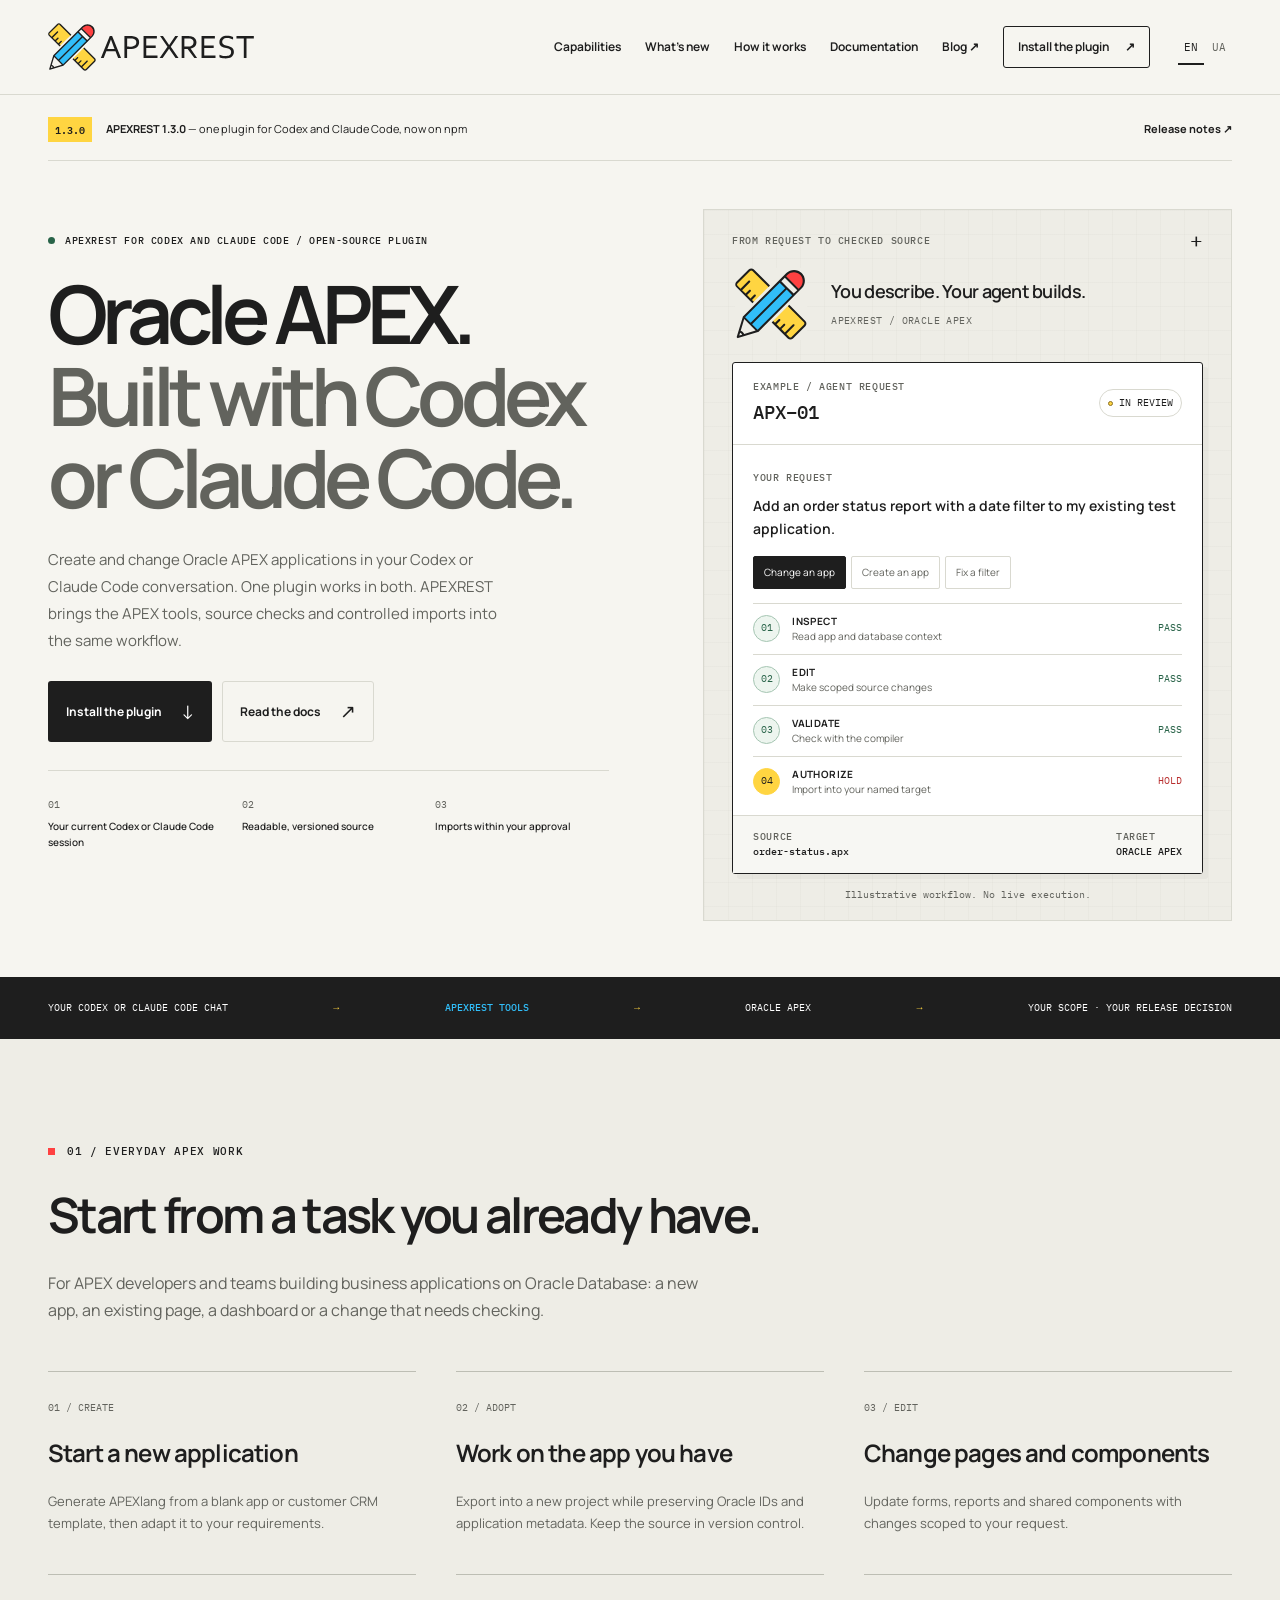
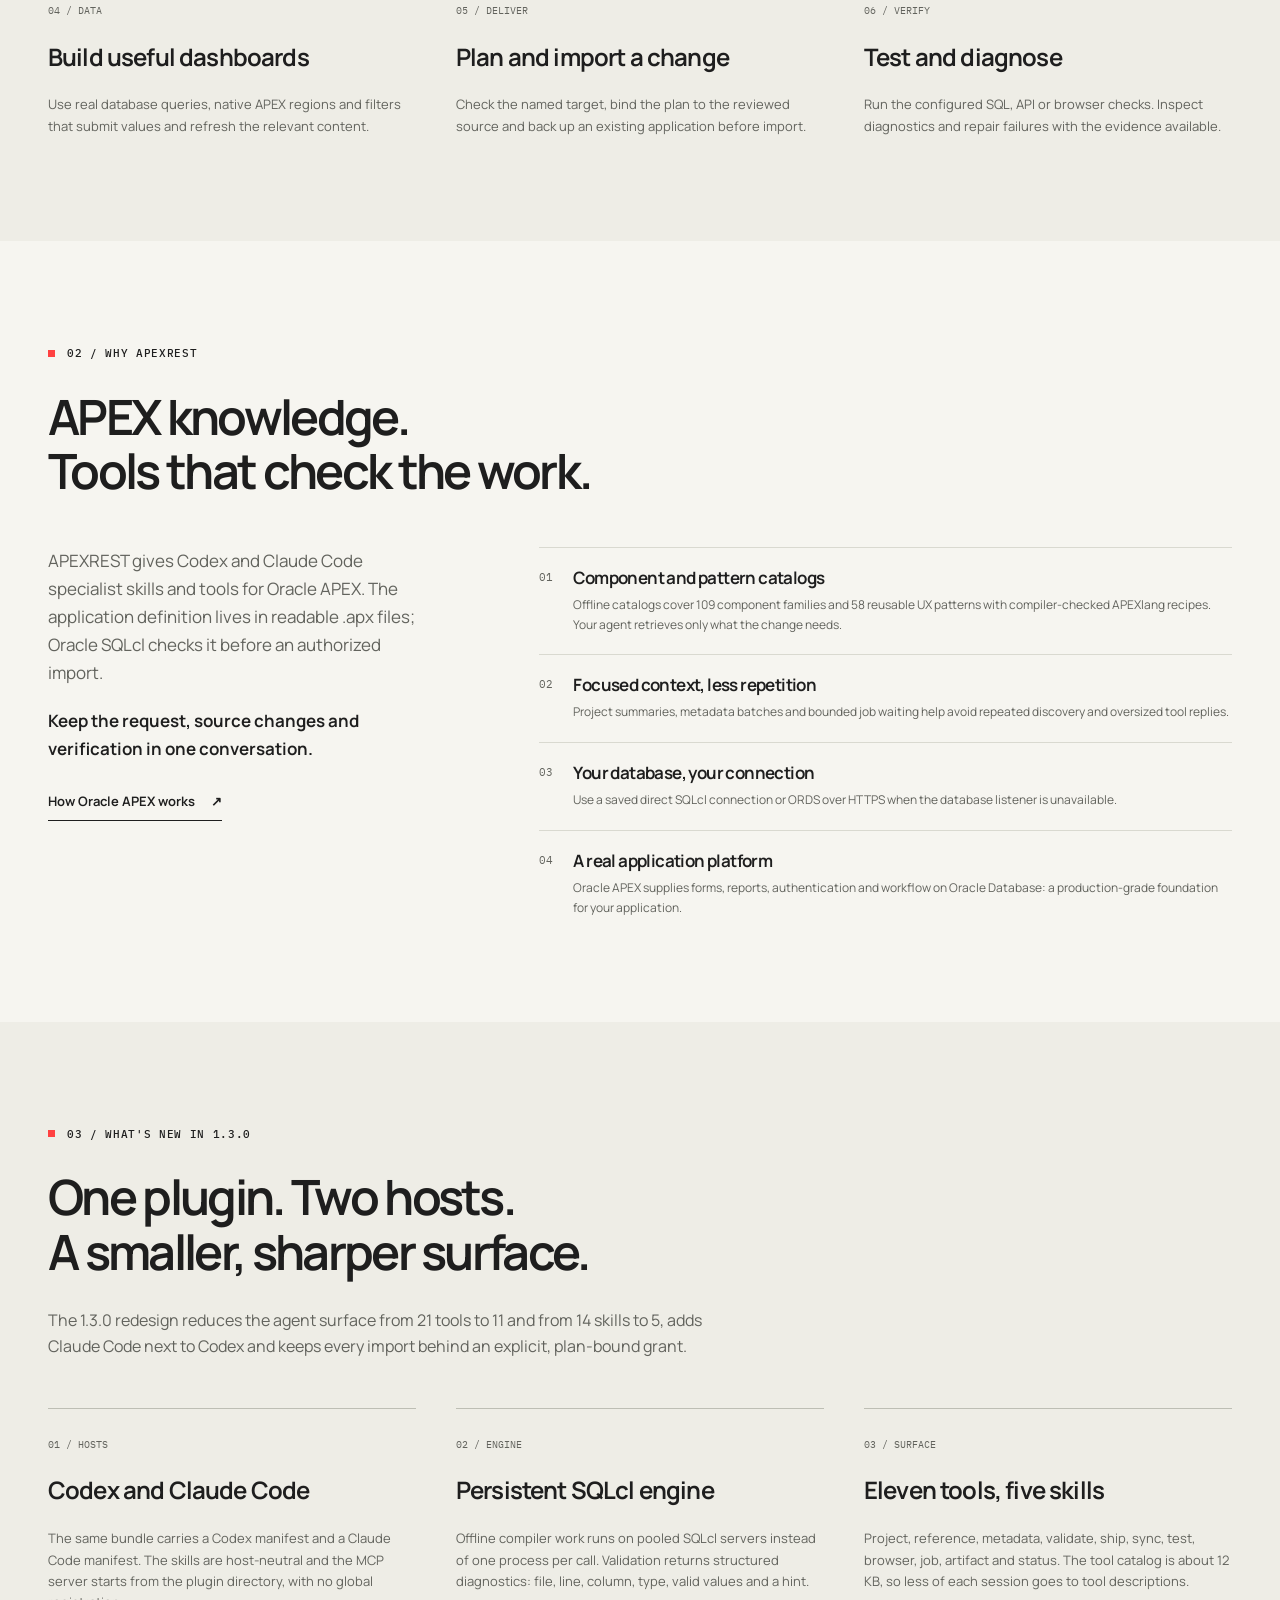
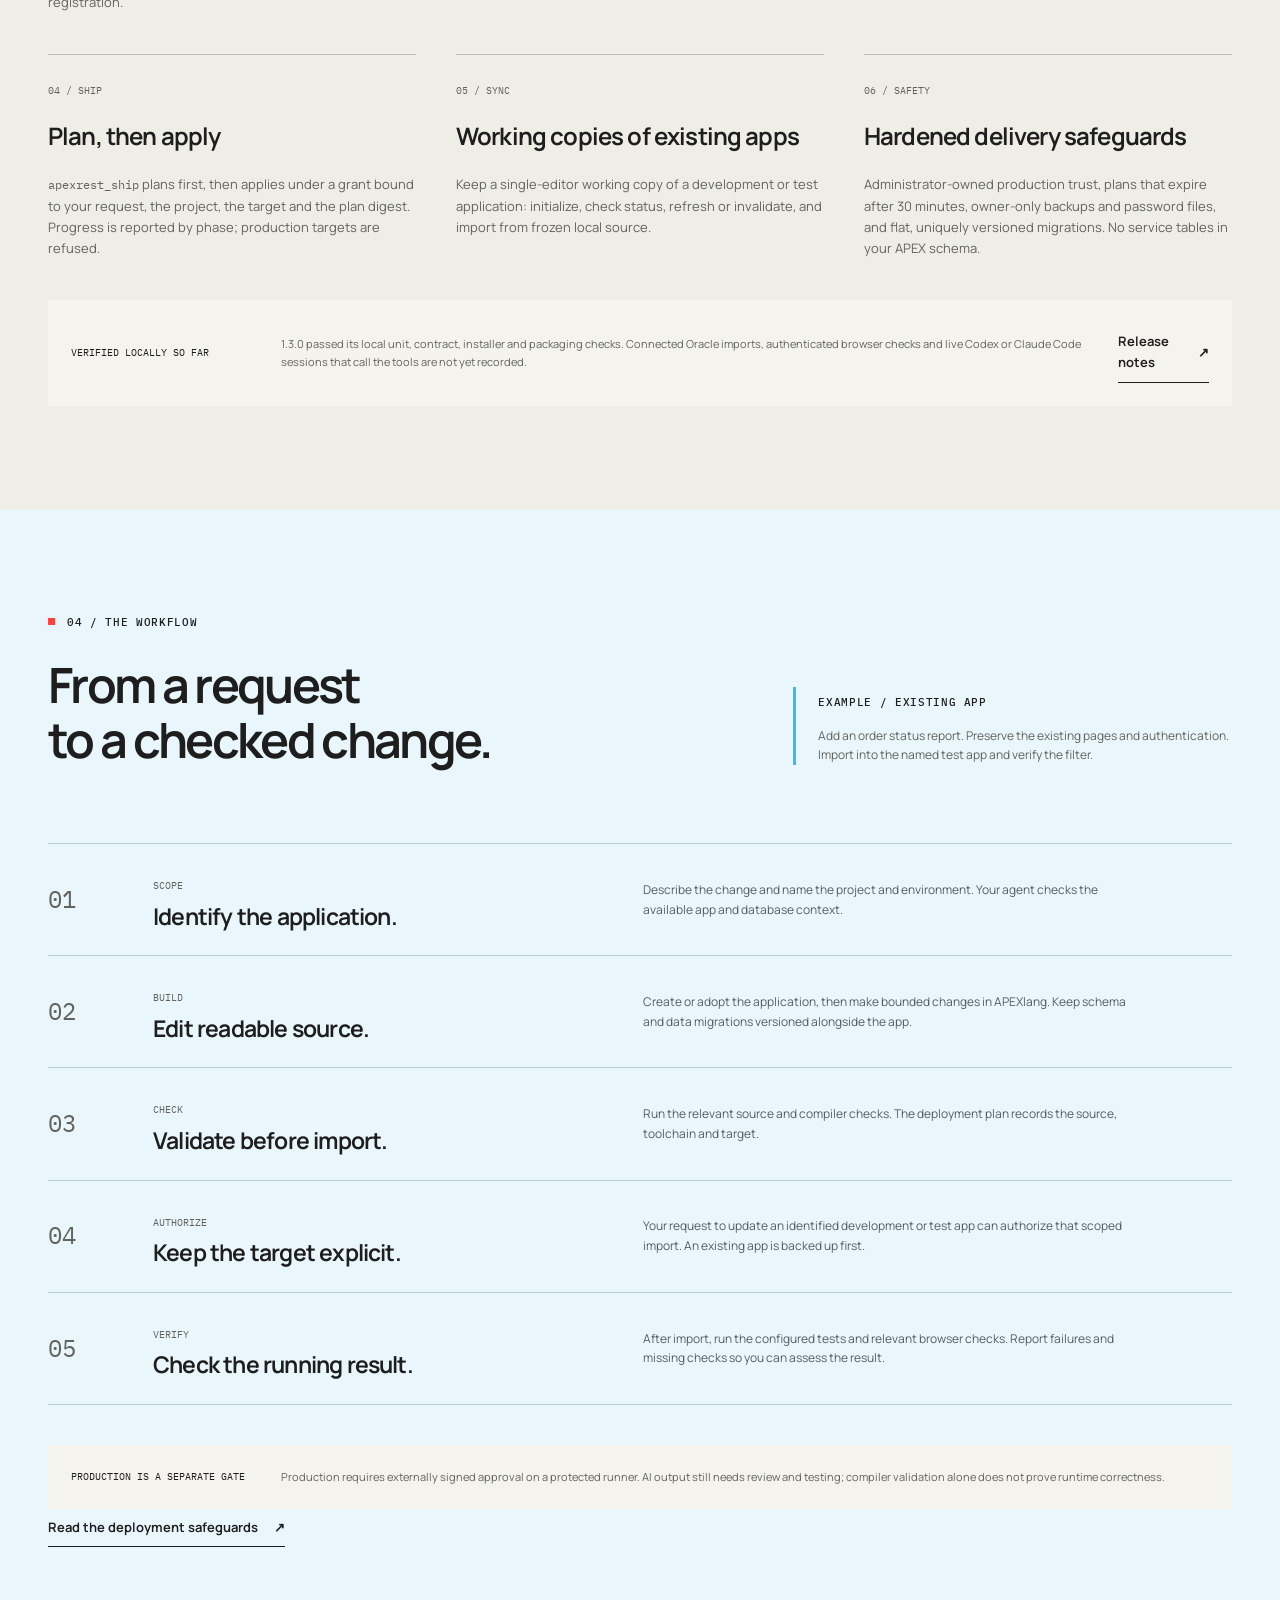
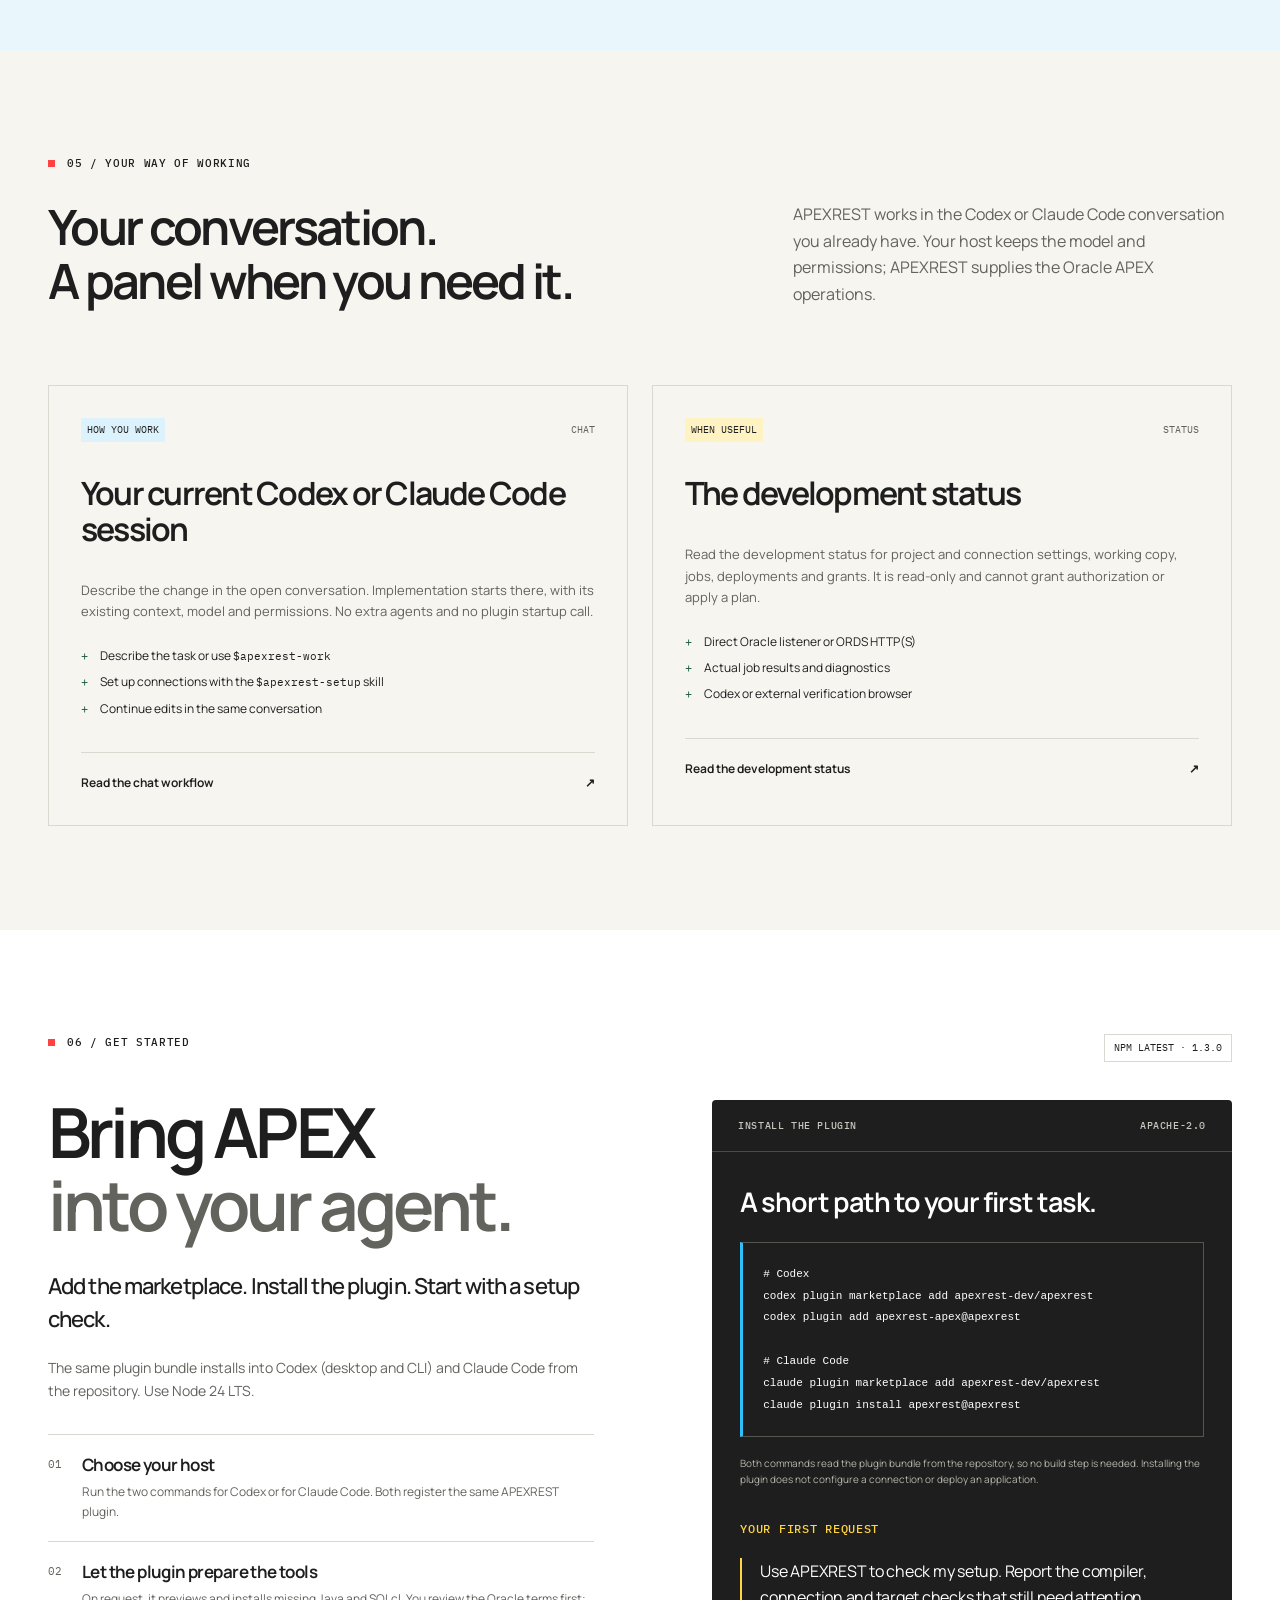
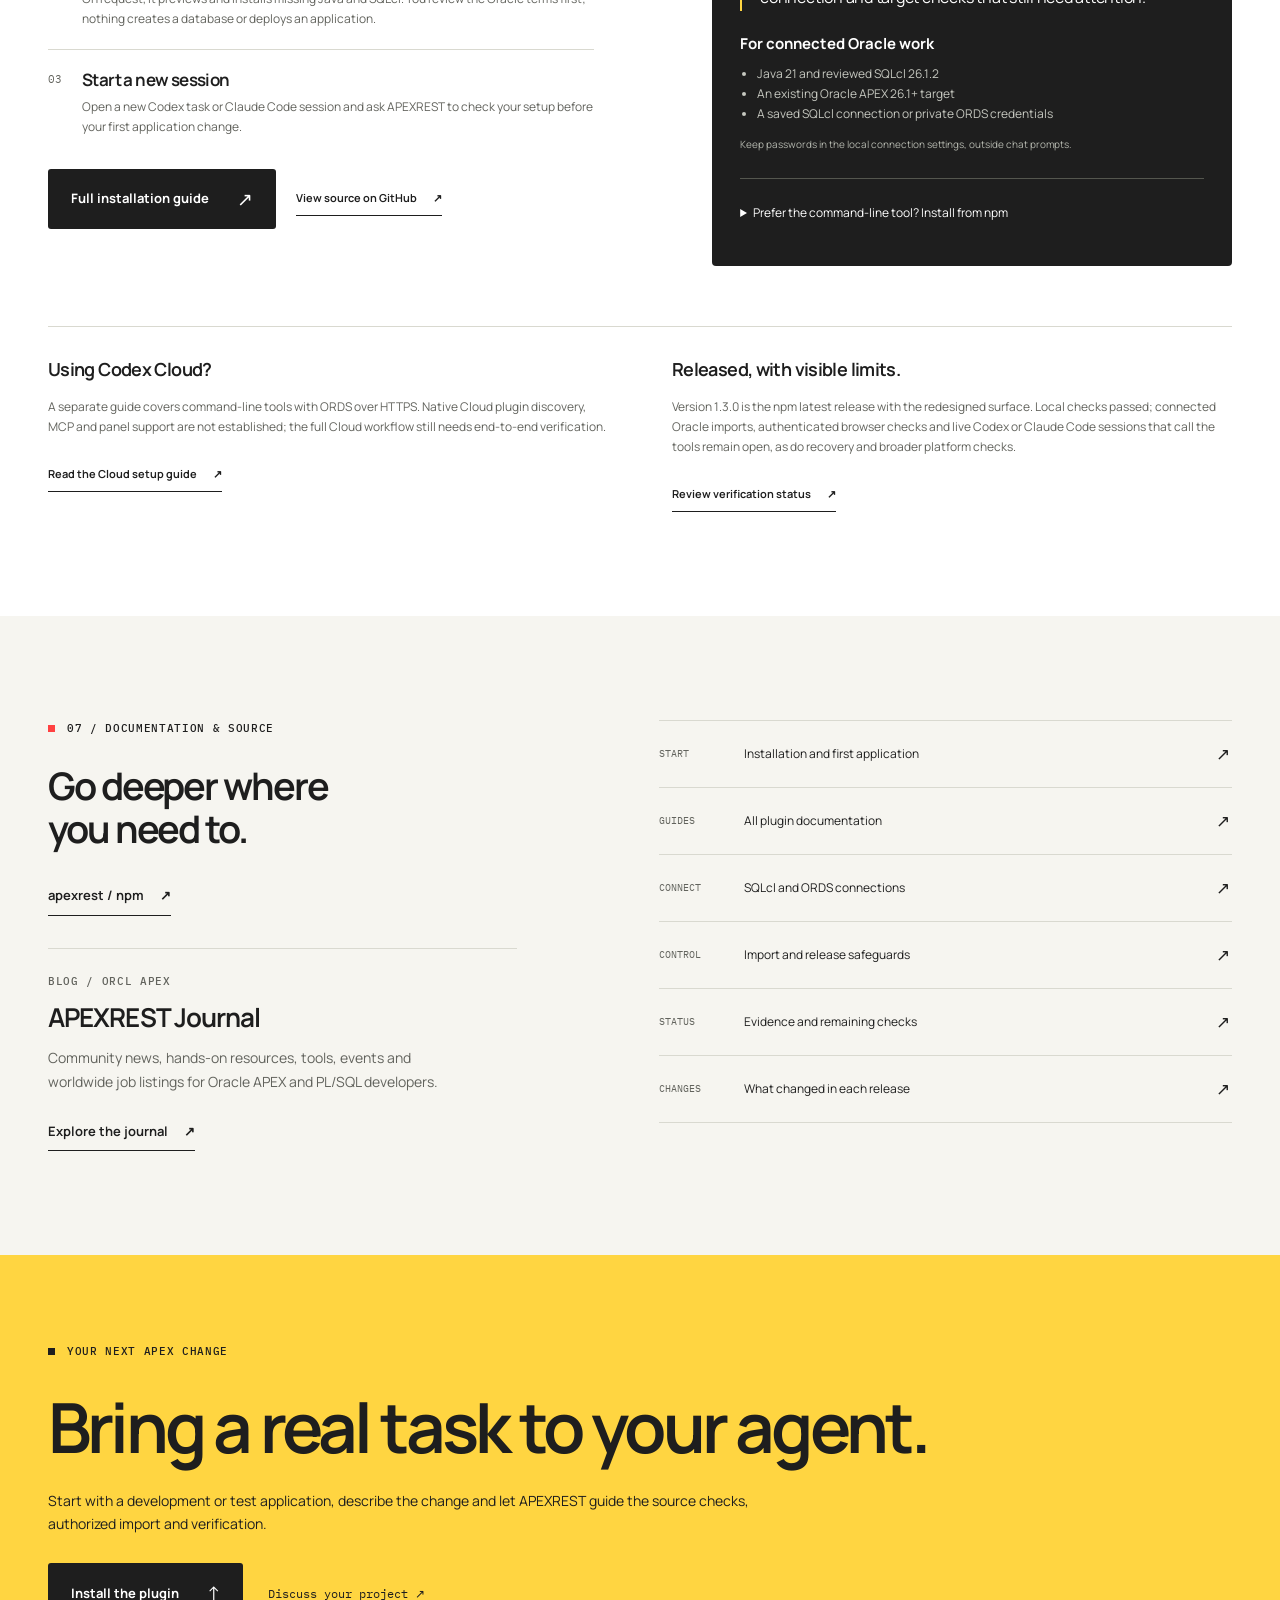
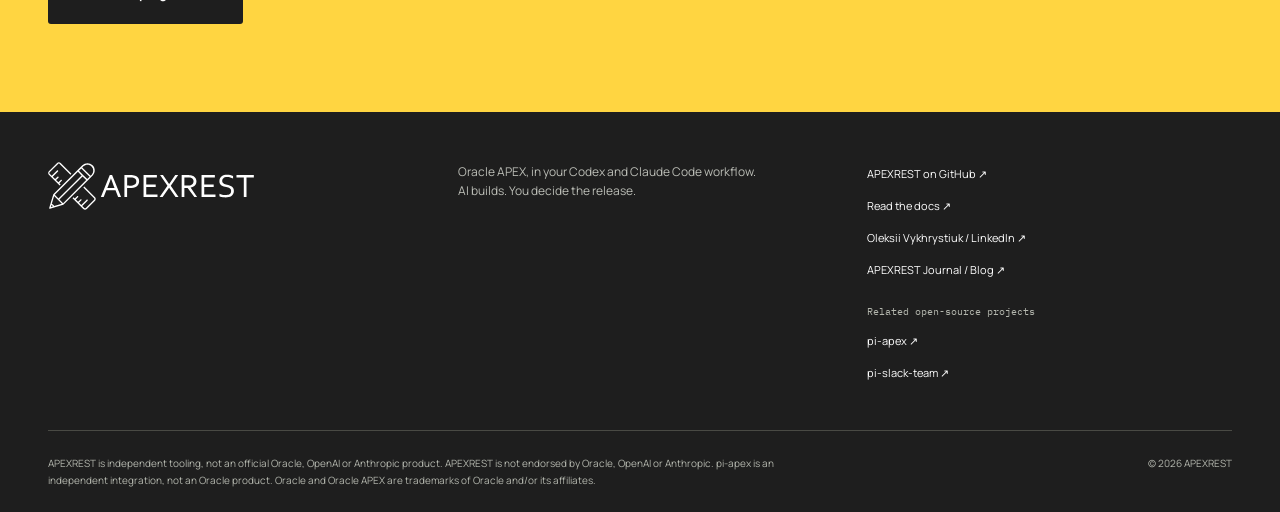
==== commit a8f57046: "Add APEXREST Journal blog links and description" ====
--- a/index.html
+++ b/index.html
@@ -45,7 +45,13 @@
   "description": "Bring Oracle APEX into Codex and Claude Code. Create apps, change existing pages, validate APEXlang and verify authorized imports. Open-source plugin, with you in control.",
   "sameAs": [
     "https://github.com/apexrest-dev/apexrest"
-  ]
+  ],
+  "subjectOf": {
+    "@type": "Blog",
+    "name": "APEXREST Journal",
+    "url": "https://blog.apex.rest/",
+    "description": "Community news, hands-on resources, tools, events and worldwide job listings for Oracle APEX and PL/SQL developers."
+  }
 }
   </script>
   <script type="application/ld+json">
@@ -77,6 +83,7 @@
         <a href="#new">What’s new</a>
         <a href="#trace">How it works</a>
         <a href="#proof">Documentation</a>
+        <a href="https://blog.apex.rest/" target="_blank" rel="noopener noreferrer">Blog <span aria-hidden="true">↗</span></a>
         <a href="#install" class="nav-cta">Install the plugin <span aria-hidden="true">↗</span></a>
       </nav>
       <nav class="language-switch" aria-label="Language">
@@ -183,7 +190,14 @@
         <div class="announcement-boundaries"><div><h3>Using Codex Cloud?</h3><p>A separate guide covers command-line tools with ORDS over HTTPS. Native Cloud plugin discovery, MCP and panel support are not established; the full Cloud workflow still needs end-to-end verification.</p><a class="text-link" href="https://github.com/apexrest-dev/apexrest/blob/main/docs/codex-cloud.md" target="_blank" rel="noopener noreferrer">Read the Cloud setup guide <span aria-hidden="true">↗</span></a></div><div><h3>Released, with visible limits.</h3><p>Version 1.3.0 is the npm latest release with the redesigned surface. Local checks passed; connected Oracle imports, authenticated browser checks and live Codex or Claude Code sessions that call the tools remain open, as do recovery and broader platform checks.</p><a class="text-link" href="https://github.com/apexrest-dev/apexrest/blob/main/docs/implementation-status.md" target="_blank" rel="noopener noreferrer">Review verification status <span aria-hidden="true">↗</span></a></div></div>
       </div>
     </section>
-    <section class="research section-block" id="proof"><div class="shell research-grid"><div><p class="section-index">07 / DOCUMENTATION & SOURCE</p><h2>Go deeper where<br>you need to.</h2><a class="text-link" href="https://www.npmjs.com/package/apexrest" target="_blank" rel="noopener noreferrer">apexrest / npm <span aria-hidden="true">↗</span></a></div><div class="source-list"><a href="https://github.com/apexrest-dev/apexrest/blob/main/docs/getting-started.md" target="_blank" rel="noopener noreferrer"><span>START</span>Installation and first application<i aria-hidden="true">↗</i></a>
+    <section class="research section-block" id="proof"><div class="shell research-grid"><div><p class="section-index">07 / DOCUMENTATION & SOURCE</p><h2>Go deeper where<br>you need to.</h2><a class="text-link" href="https://www.npmjs.com/package/apexrest" target="_blank" rel="noopener noreferrer">apexrest / npm <span aria-hidden="true">↗</span></a>
+        <article class="journal-card" aria-labelledby="journal-title">
+          <p class="micro-label">BLOG / ORCL APEX</p>
+          <h3 id="journal-title">APEXREST Journal</h3>
+          <p>Community news, hands-on resources, tools, events and worldwide job listings for Oracle APEX and PL/SQL developers.</p>
+          <a class="text-link" href="https://blog.apex.rest/" target="_blank" rel="noopener noreferrer">Explore the journal <span aria-hidden="true">↗</span></a>
+        </article>
+      </div><div class="source-list"><a href="https://github.com/apexrest-dev/apexrest/blob/main/docs/getting-started.md" target="_blank" rel="noopener noreferrer"><span>START</span>Installation and first application<i aria-hidden="true">↗</i></a>
 <a href="https://github.com/apexrest-dev/apexrest/blob/main/docs/index.md" target="_blank" rel="noopener noreferrer"><span>GUIDES</span>All plugin documentation<i aria-hidden="true">↗</i></a>
 <a href="https://github.com/apexrest-dev/apexrest/blob/main/docs/ords.md" target="_blank" rel="noopener noreferrer"><span>CONNECT</span>SQLcl and ORDS connections<i aria-hidden="true">↗</i></a>
 <a href="https://github.com/apexrest-dev/apexrest/blob/main/docs/deployment-safety.md" target="_blank" rel="noopener noreferrer"><span>CONTROL</span>Import and release safeguards<i aria-hidden="true">↗</i></a>
@@ -191,7 +205,7 @@
 <a href="https://github.com/apexrest-dev/apexrest/blob/main/CHANGELOG.md" target="_blank" rel="noopener noreferrer"><span>CHANGES</span>What changed in each release<i aria-hidden="true">↗</i></a></div></div></section>
     <section class="final-cta" id="contact"><div class="shell final-cta-inner"><p class="section-index">YOUR NEXT APEX CHANGE</p><h2>Bring a real task to your agent.</h2><p>Start with a development or test application, describe the change and let APEXREST guide the source checks, authorized import and verification.</p><a class="button button-dark" href="#install">Install the plugin <span aria-hidden="true">↑</span></a><a class="contact-email" href="https://www.linkedin.com/in/avhrst/" target="_blank" rel="noopener noreferrer">Discuss your project ↗</a></div></section>
   </main>
-  <footer class="site-footer"><div class="shell footer-top"><a class="brand footer-brand" href="#top" aria-label="APEXREST home"><img class="brand-logo" src="assets/brand/apexrest-logo-light.svg" alt="APEXREST" width="216" height="50"></a><p>Oracle APEX, in your Codex and Claude Code workflow.<br>AI builds. You decide the release.</p><div class="footer-links"><a href="https://github.com/apexrest-dev/apexrest" target="_blank" rel="noopener noreferrer">APEXREST on GitHub ↗</a><a href="https://github.com/apexrest-dev/apexrest/blob/main/docs/index.md" target="_blank" rel="noopener noreferrer">Read the docs ↗</a><a href="https://www.linkedin.com/in/avhrst/" target="_blank" rel="noopener noreferrer">Oleksii Vykhrystiuk / LinkedIn ↗</a><span class="footer-related">Related open-source projects</span><a href="https://github.com/avhrst/pi-apex" target="_blank" rel="noopener noreferrer">pi-apex ↗</a><a href="https://github.com/avhrst/pi-slack-team" target="_blank" rel="noopener noreferrer">pi-slack-team ↗</a></div></div><div class="shell footer-bottom"><p>APEXREST is independent tooling, not an official Oracle, OpenAI or Anthropic product. APEXREST is not endorsed by Oracle, OpenAI or Anthropic. pi-apex is an independent integration, not an Oracle product. Oracle and Oracle APEX are trademarks of Oracle and/or its affiliates.</p><p>© <span id="current-year">2026</span> APEXREST</p></div></footer>
+  <footer class="site-footer"><div class="shell footer-top"><a class="brand footer-brand" href="#top" aria-label="APEXREST home"><img class="brand-logo" src="assets/brand/apexrest-logo-light.svg" alt="APEXREST" width="216" height="50"></a><p>Oracle APEX, in your Codex and Claude Code workflow.<br>AI builds. You decide the release.</p><div class="footer-links"><a href="https://github.com/apexrest-dev/apexrest" target="_blank" rel="noopener noreferrer">APEXREST on GitHub ↗</a><a href="https://github.com/apexrest-dev/apexrest/blob/main/docs/index.md" target="_blank" rel="noopener noreferrer">Read the docs ↗</a><a href="https://www.linkedin.com/in/avhrst/" target="_blank" rel="noopener noreferrer">Oleksii Vykhrystiuk / LinkedIn ↗</a><a href="https://blog.apex.rest/" target="_blank" rel="noopener noreferrer">APEXREST Journal / Blog ↗</a><span class="footer-related">Related open-source projects</span><a href="https://github.com/avhrst/pi-apex" target="_blank" rel="noopener noreferrer">pi-apex ↗</a><a href="https://github.com/avhrst/pi-slack-team" target="_blank" rel="noopener noreferrer">pi-slack-team ↗</a></div></div><div class="shell footer-bottom"><p>APEXREST is independent tooling, not an official Oracle, OpenAI or Anthropic product. APEXREST is not endorsed by Oracle, OpenAI or Anthropic. pi-apex is an independent integration, not an Oracle product. Oracle and Oracle APEX are trademarks of Oracle and/or its affiliates.</p><p>© <span id="current-year">2026</span> APEXREST</p></div></footer>
   <script src="assets/js/site.js" defer></script>
 </body>
 </html>
--- a/assets/css/site.css
+++ b/assets/css/site.css
@@ -211,6 +211,10 @@
 .use-case-grid code { font-family: var(--font-mono); font-size: .9em; }
 .research-grid { display: grid; grid-template-columns: .9fr 1.1fr; gap: 12%; }
 .research h2 { font-size: 38px; }
+.journal-card { margin-top: 32px; padding-top: 24px; border-top: 1px solid var(--line); }
+.journal-card .micro-label { color: var(--muted); margin-bottom: 14px; }
+.journal-card h3 { font-size: 26px; margin-bottom: 14px; }
+.journal-card p:not(.micro-label) { max-width: 430px; color: var(--muted); font-size: 14px; }
 .source-list { border-top: 1px solid var(--line); }
 .source-list a { display: grid; grid-template-columns: 65px 1fr 16px; gap: 20px; padding: 19px 0; border-bottom: 1px solid var(--line); font-size: 12px; align-items: center; }
 .source-list a span { font-family: var(--font-mono); font-size: 10px; color: var(--muted); }
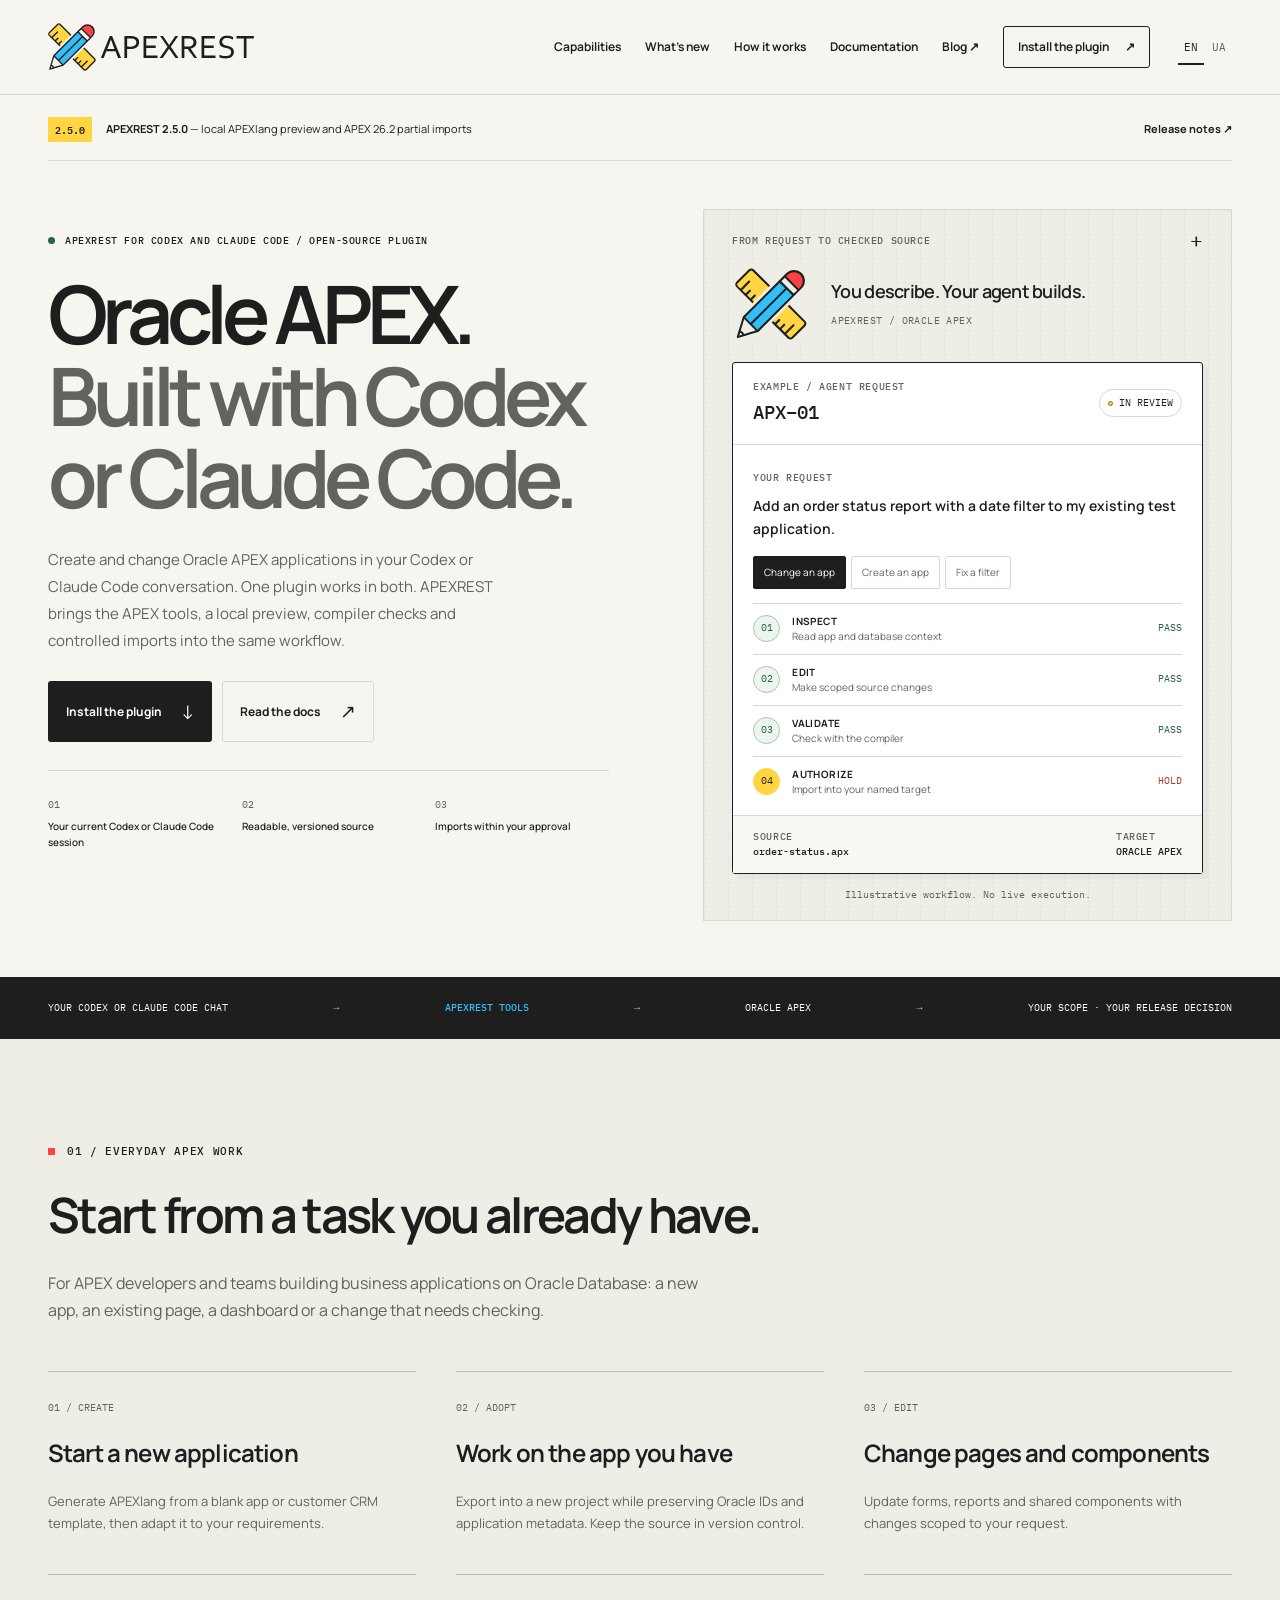
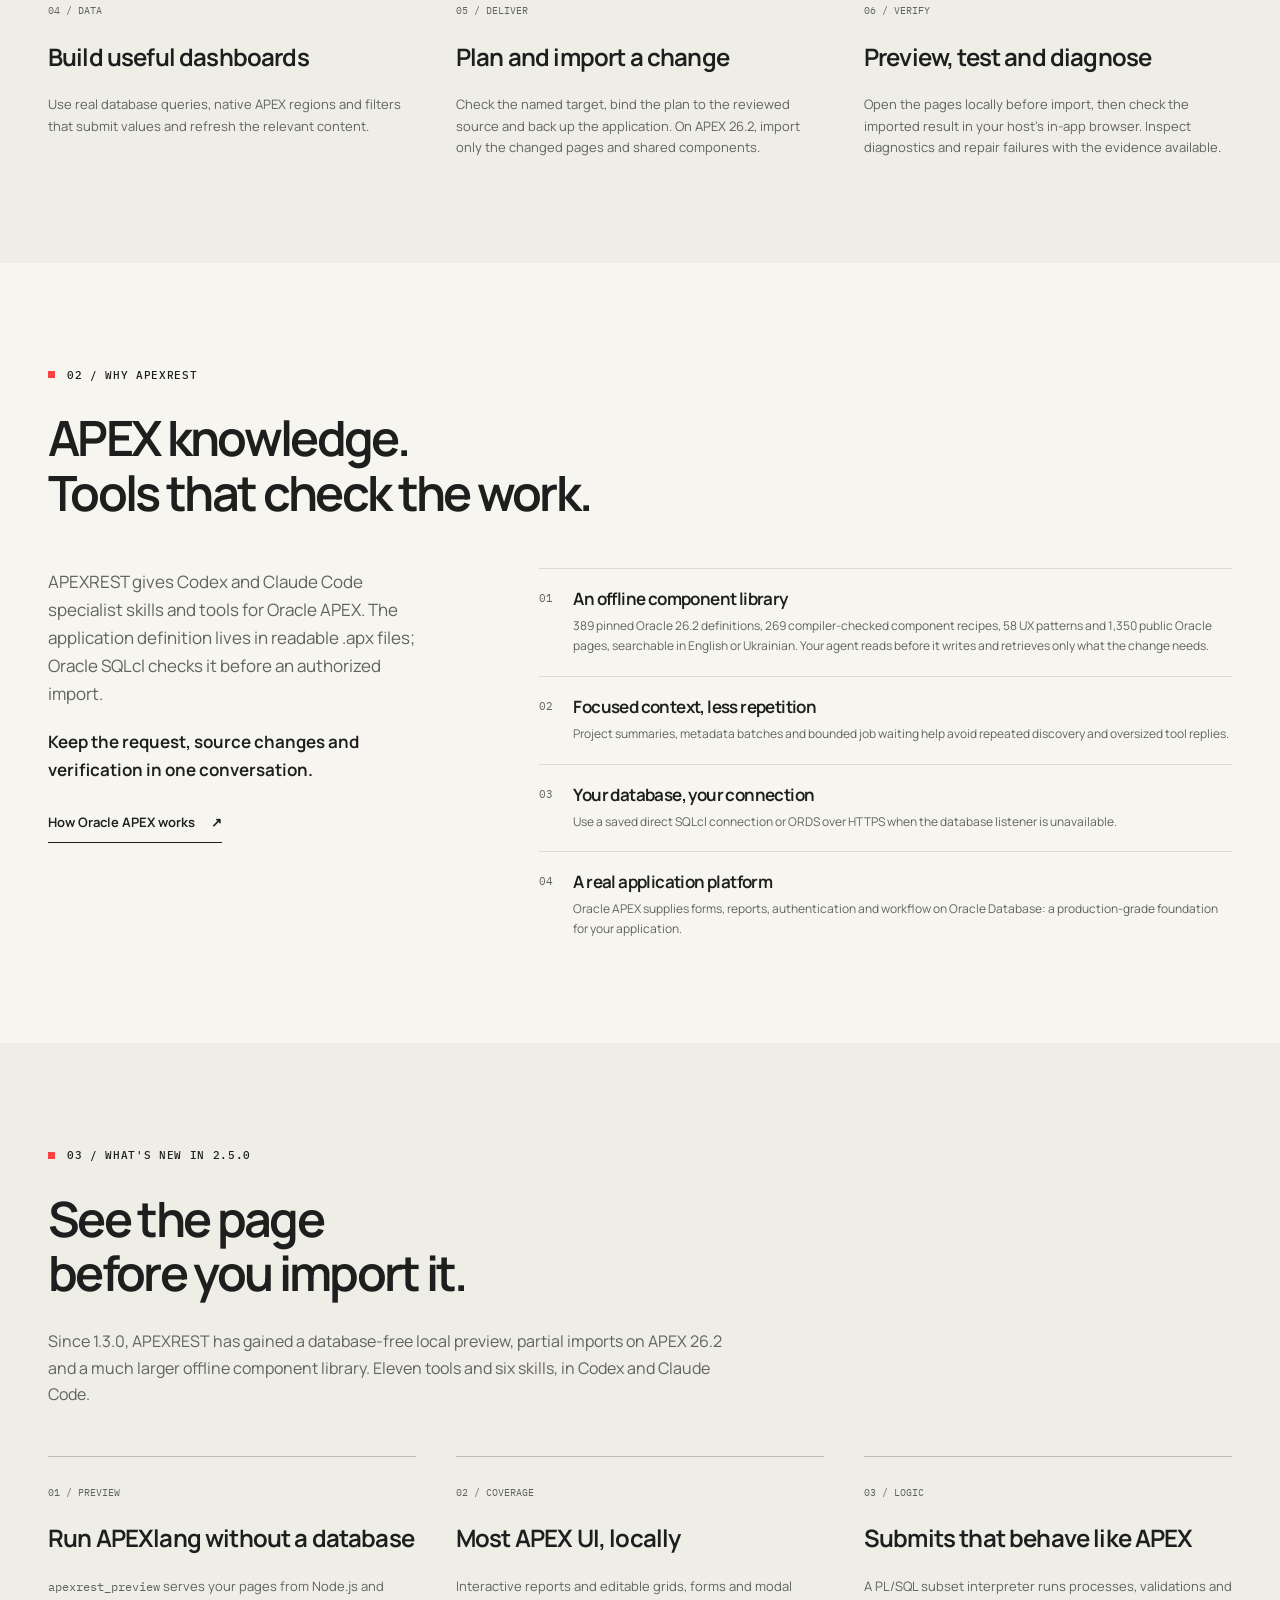
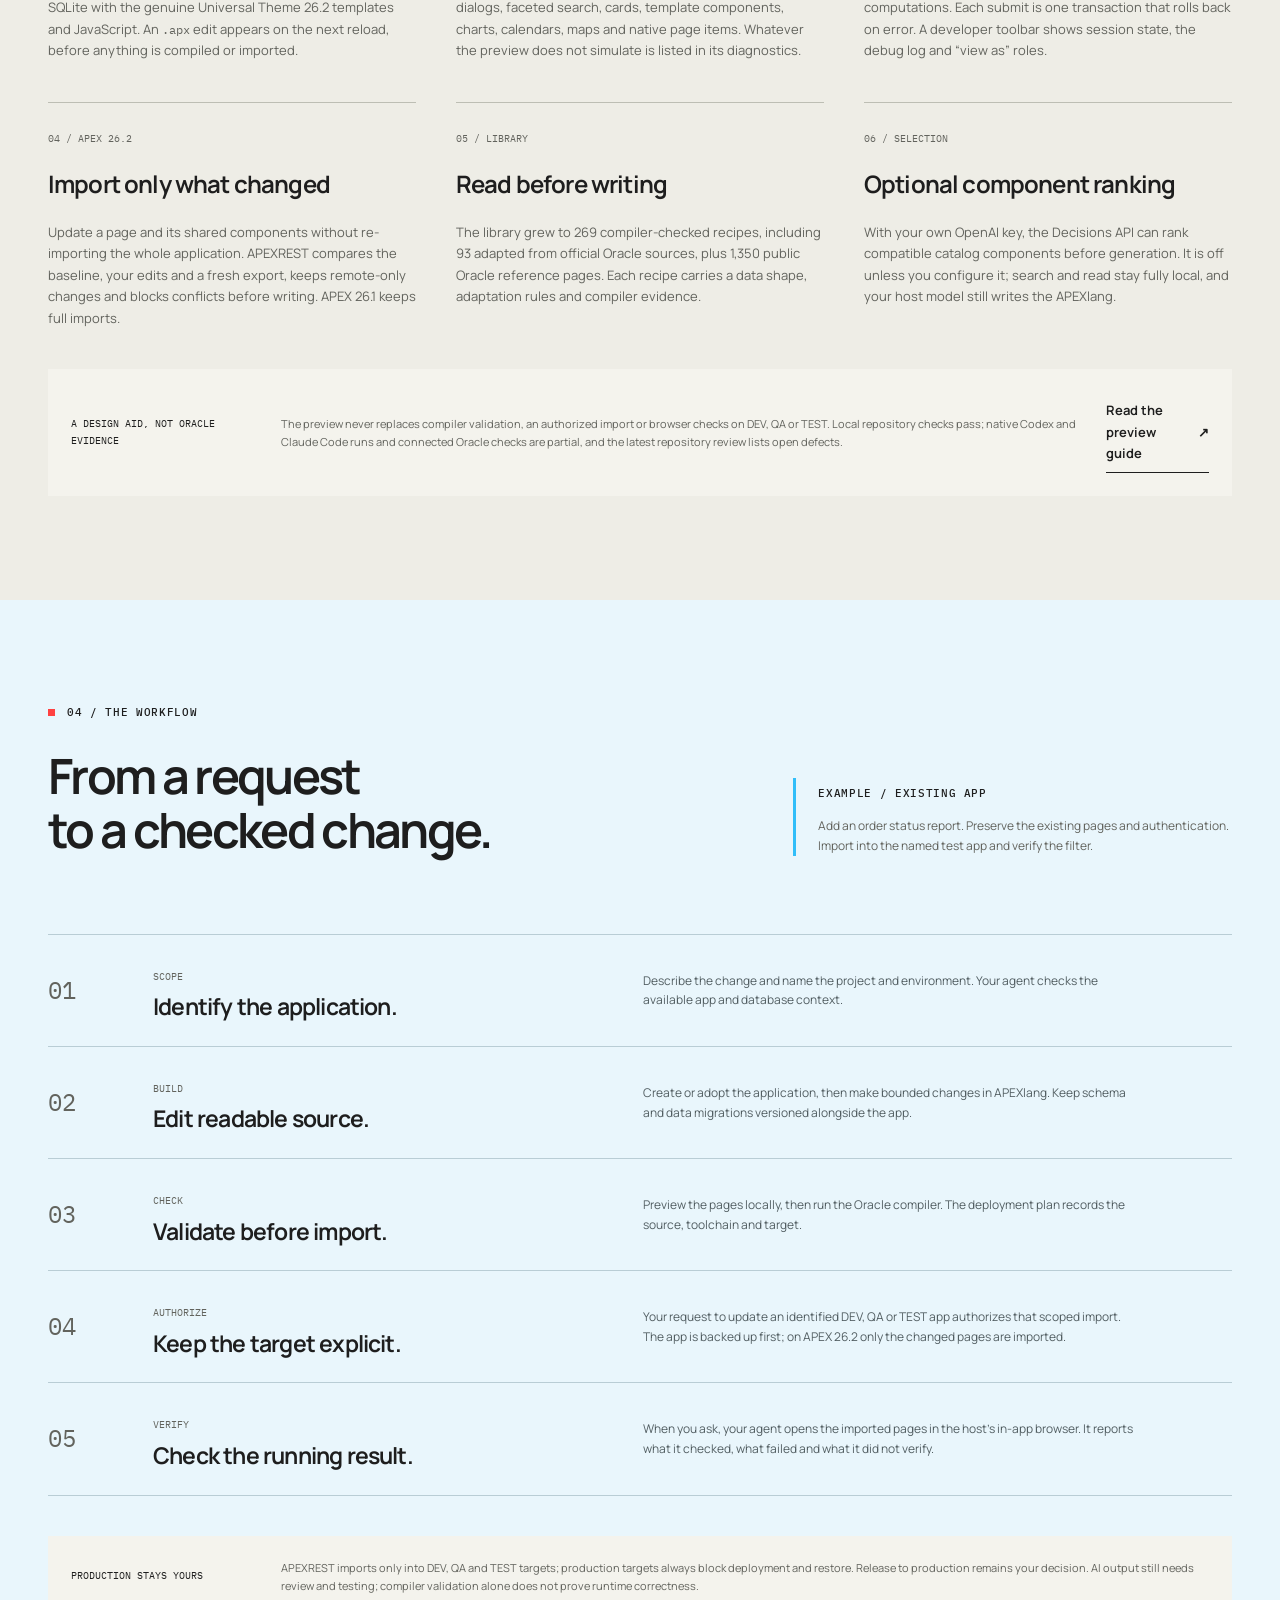
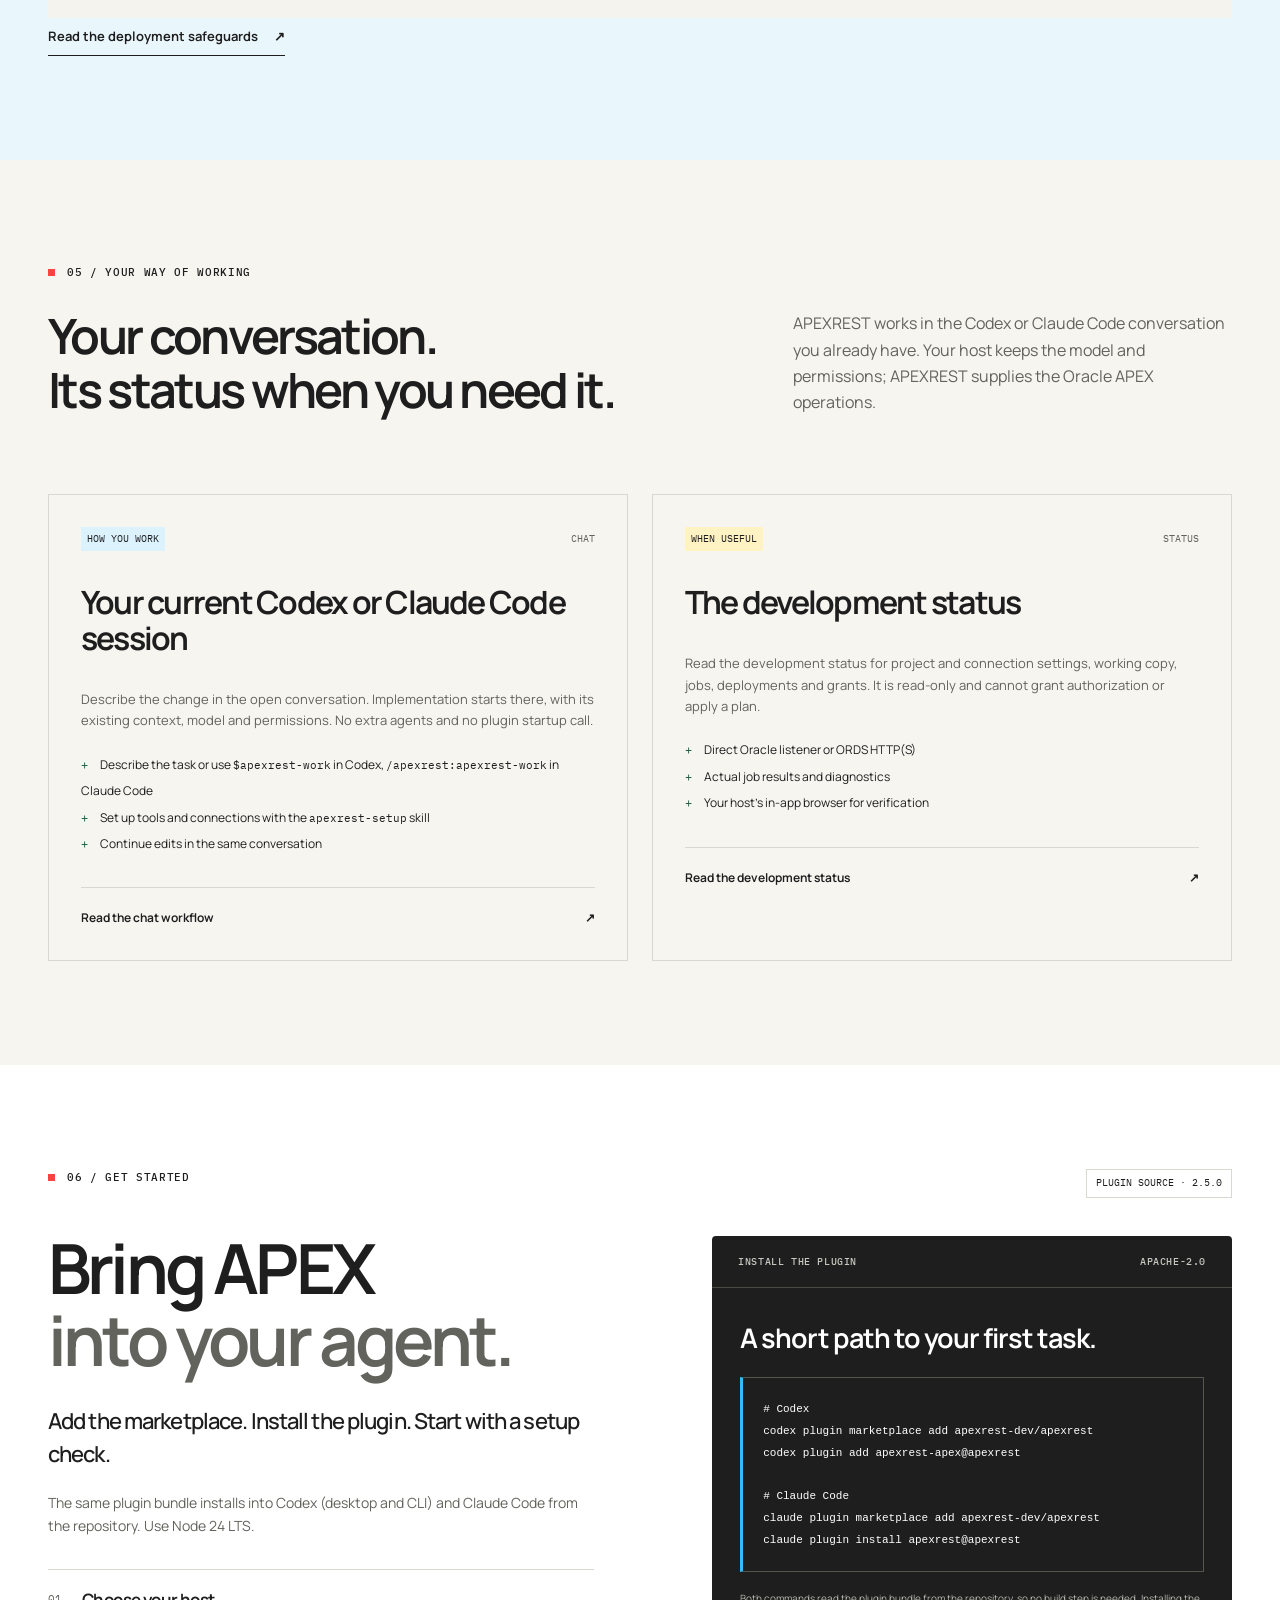
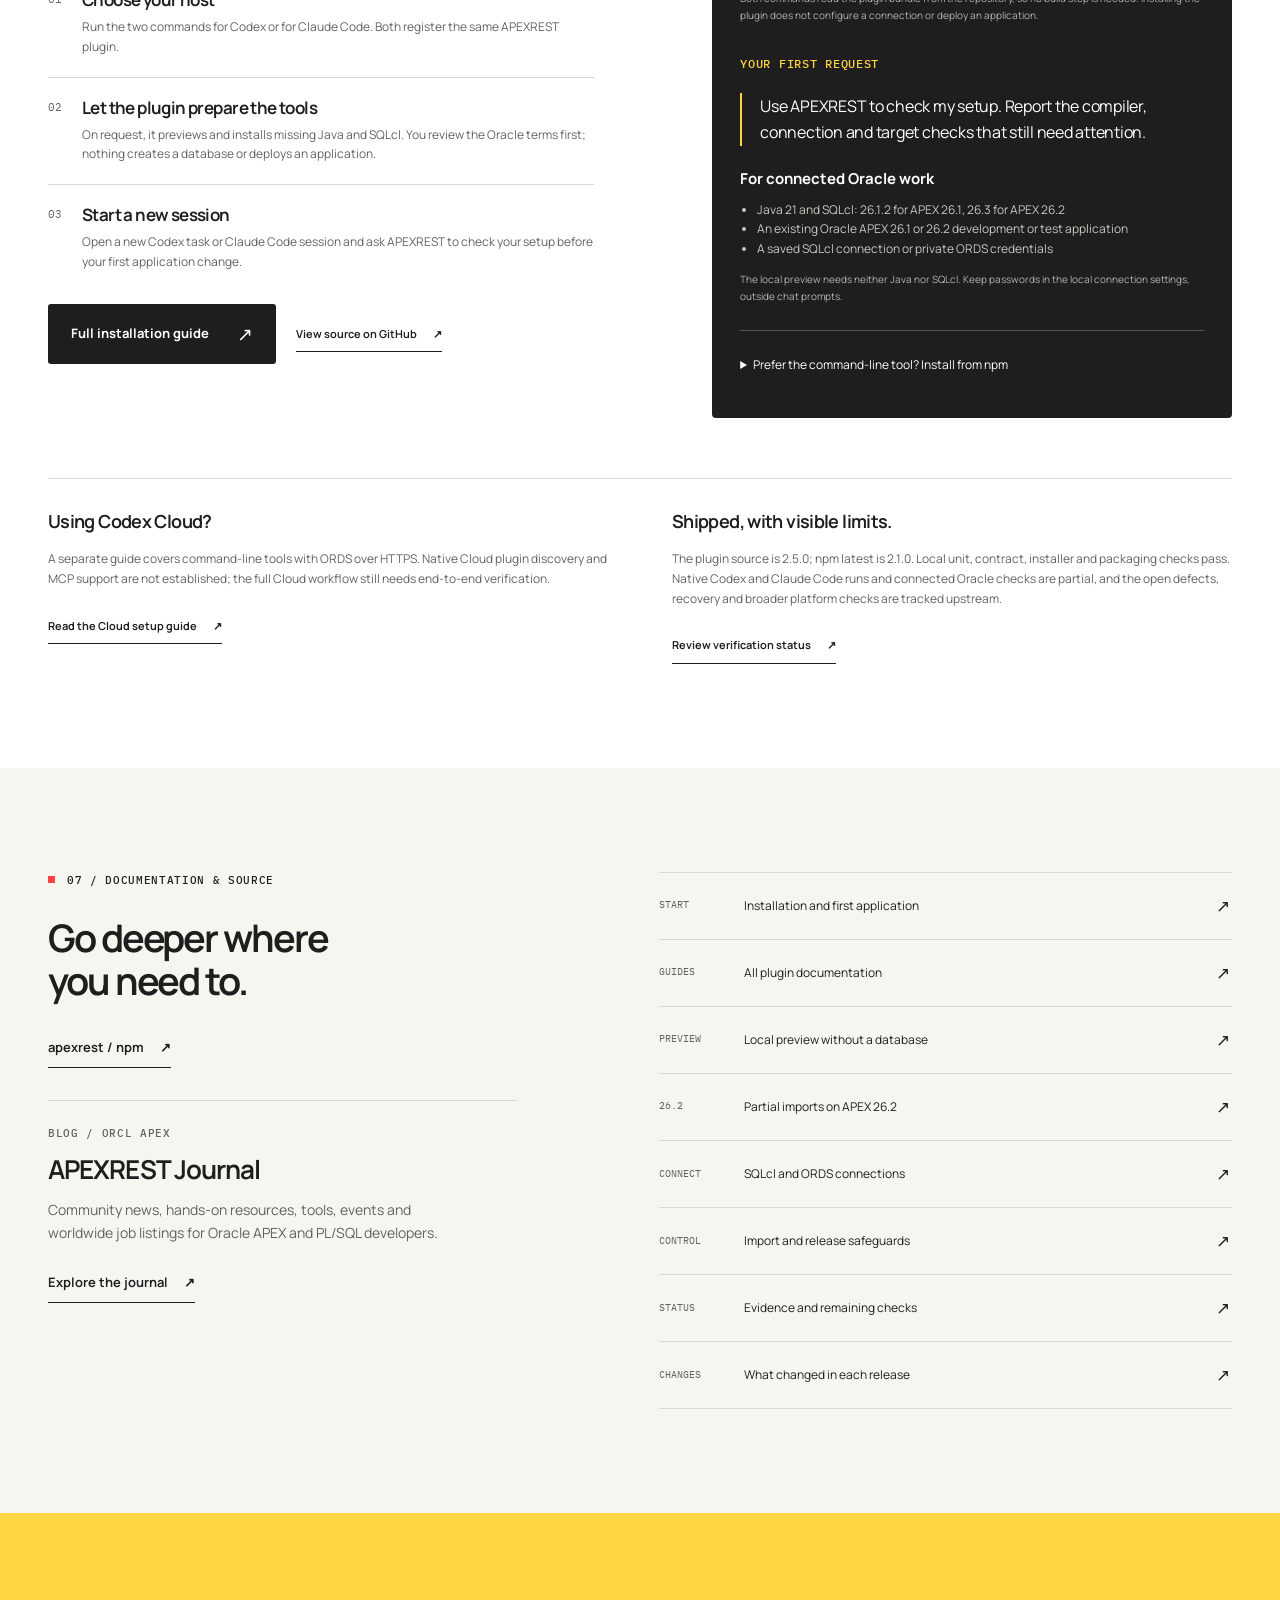
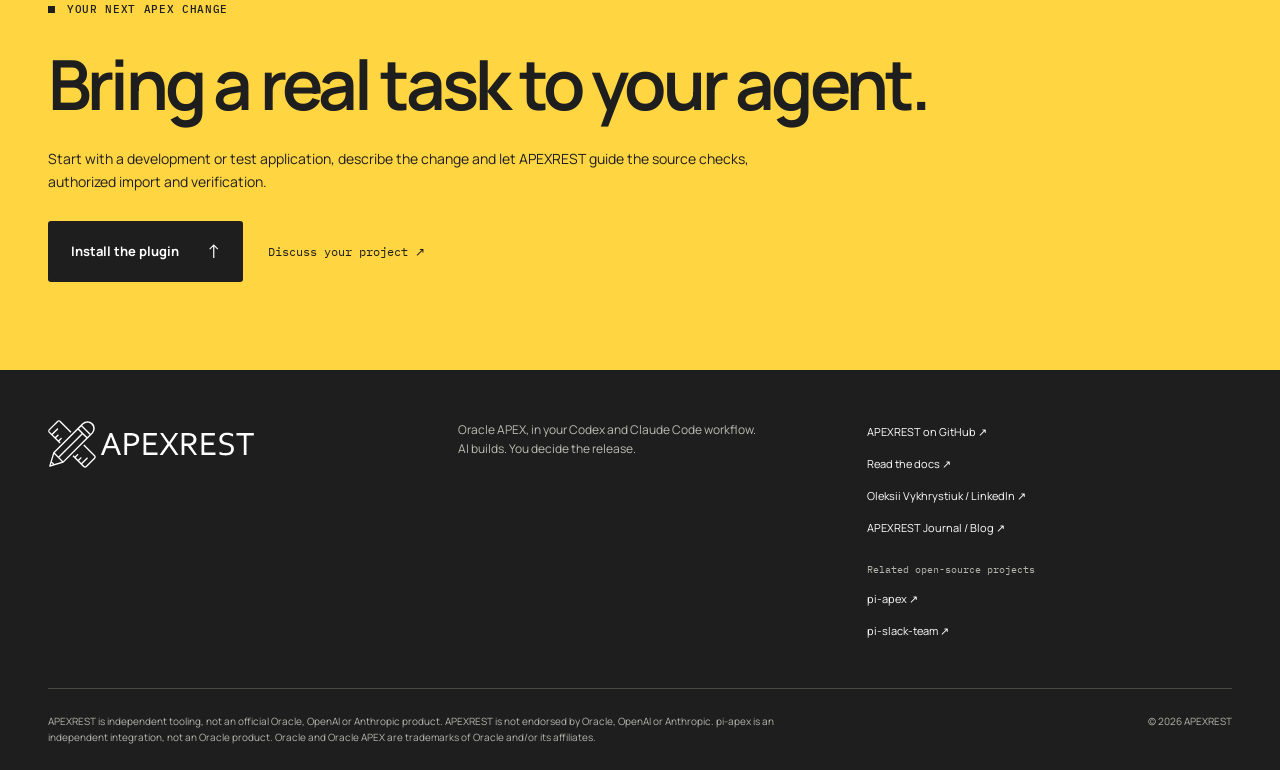
==== commit e6faa999: "Present APEXREST plugin source 2.5.0 with local preview and APEX 26.2 partial imports Rework the Wha" ====
--- a/index.html
+++ b/index.html
@@ -4,7 +4,7 @@
   <meta charset="utf-8">
   <meta name="viewport" content="width=device-width, initial-scale=1">
   <title>APEXREST for Codex and Claude Code — Build and change Oracle APEX applications</title>
-  <meta name="description" content="Bring Oracle APEX into Codex and Claude Code. Create apps, change existing pages, validate APEXlang and verify authorized imports. Open-source plugin, with you in control.">
+  <meta name="description" content="Bring Oracle APEX into Codex and Claude Code. Create apps, change pages, preview them without a database, validate APEXlang and verify authorized imports. Open-source plugin, with you in control.">
   <meta name="robots" content="index, follow, max-image-preview:large">
   <meta name="theme-color" content="#F6F5F0">
   <link rel="canonical" href="https://apex.rest/">
@@ -18,7 +18,7 @@
   <meta property="og:locale" content="en_US">
   <meta property="og:locale:alternate" content="uk_UA">
   <meta property="og:title" content="APEXREST for Codex and Claude Code — Build and change Oracle APEX applications">
-  <meta property="og:description" content="Bring Oracle APEX into Codex and Claude Code. Create apps, change existing pages, validate APEXlang and verify authorized imports. Open-source plugin, with you in control.">
+  <meta property="og:description" content="Bring Oracle APEX into Codex and Claude Code. Create apps, change pages, preview them without a database, validate APEXlang and verify authorized imports. Open-source plugin, with you in control.">
   <meta property="og:image" content="https://apex.rest/assets/og.png">
   <meta property="og:image:width" content="1200">
   <meta property="og:image:height" content="630">
@@ -26,7 +26,7 @@
 
   <meta name="twitter:card" content="summary_large_image">
   <meta name="twitter:title" content="APEXREST for Codex and Claude Code — Build and change Oracle APEX applications">
-  <meta name="twitter:description" content="Bring Oracle APEX into Codex and Claude Code. Create apps, change existing pages, validate APEXlang and verify authorized imports. Open-source plugin, with you in control.">
+  <meta name="twitter:description" content="Bring Oracle APEX into Codex and Claude Code. Create apps, change pages, preview them without a database, validate APEXlang and verify authorized imports. Open-source plugin, with you in control.">
   <meta name="twitter:image" content="https://apex.rest/assets/og.png">
 
   <link rel="stylesheet" href="assets/fonts/fonts.css">
@@ -42,7 +42,7 @@
   "name": "APEXREST",
   "url": "https://apex.rest/",
   "logo": "https://apex.rest/assets/brand/apexrest-logo.svg",
-  "description": "Bring Oracle APEX into Codex and Claude Code. Create apps, change existing pages, validate APEXlang and verify authorized imports. Open-source plugin, with you in control.",
+  "description": "Bring Oracle APEX into Codex and Claude Code. Create apps, change pages, preview them without a database, validate APEXlang and verify authorized imports. Open-source plugin, with you in control.",
   "sameAs": [
     "https://github.com/apexrest-dev/apexrest"
   ],
@@ -60,11 +60,11 @@
   "@type": "SoftwareApplication",
   "name": "APEXREST for Codex and Claude Code",
   "applicationCategory": "DeveloperApplication",
-  "softwareVersion": "1.3.0",
+  "softwareVersion": "2.5.0",
   "url": "https://github.com/apexrest-dev/apexrest",
   "downloadUrl": "https://www.npmjs.com/package/apexrest",
   "license": "https://github.com/apexrest-dev/apexrest/blob/main/LICENSE",
-  "description": "Bring Oracle APEX into Codex and Claude Code. Create apps, change existing pages, validate APEXlang and verify authorized imports. Open-source plugin, with you in control.",
+  "description": "Bring Oracle APEX into Codex and Claude Code. Create apps, change pages, preview them without a database, validate APEXlang and verify authorized imports. Open-source plugin, with you in control.",
   "publisher": {
     "@type": "Organization",
     "name": "APEXREST",
@@ -95,13 +95,13 @@
   </header>
   <main id="main">
     <section class="hero" id="top">
-      <div class="shell announcement-banner"><a href="https://github.com/apexrest-dev/apexrest/blob/main/docs/release-notes.md" target="_blank" rel="noopener noreferrer"><span class="announcement-badge">1.3.0</span><span><strong>APEXREST 1.3.0</strong> — one plugin for Codex and Claude Code, now on npm</span><span class="announcement-banner-link">Release notes <span aria-hidden="true">↗</span></span></a></div>
+      <div class="shell announcement-banner"><a href="https://apexrest-dev.github.io/apexrest/release-notes/" target="_blank" rel="noopener noreferrer"><span class="announcement-badge">2.5.0</span><span><strong>APEXREST 2.5.0</strong> — local APEXlang preview and APEX 26.2 partial imports</span><span class="announcement-banner-link">Release notes <span aria-hidden="true">↗</span></span></a></div>
       <div class="shell hero-grid" id="codex">
         <div class="hero-copy">
           <p class="eyebrow"><span class="status-dot" aria-hidden="true"></span>APEXREST FOR CODEX AND CLAUDE CODE / OPEN-SOURCE PLUGIN</p>
           <h1>Oracle APEX.<br><em>Built with Codex<br> or Claude Code.</em></h1>
-          <p class="hero-lede">Create and change Oracle APEX applications in your Codex or Claude Code conversation. One plugin works in both. APEXREST brings the APEX tools, source checks and controlled imports into the same workflow.</p>
-          <div class="hero-actions"><a class="button button-primary" href="#install">Install the plugin <span aria-hidden="true">↓</span></a><a class="button button-secondary" href="https://github.com/apexrest-dev/apexrest/blob/main/docs/index.md" target="_blank" rel="noopener noreferrer">Read the docs <span aria-hidden="true">↗</span></a></div>
+          <p class="hero-lede">Create and change Oracle APEX applications in your Codex or Claude Code conversation. One plugin works in both. APEXREST brings the APEX tools, a local preview, compiler checks and controlled imports into the same workflow.</p>
+          <div class="hero-actions"><a class="button button-primary" href="#install">Install the plugin <span aria-hidden="true">↓</span></a><a class="button button-secondary" href="https://apexrest-dev.github.io/apexrest/docs/" target="_blank" rel="noopener noreferrer">Read the docs <span aria-hidden="true">↗</span></a></div>
           <div class="hero-proof"><div><span>01</span><strong>Your current Codex or Claude Code session</strong></div><div><span>02</span><strong>Readable, versioned source</strong></div><div><span>03</span><strong>Imports within your approval</strong></div></div>
         </div>
         <div class="hero-studio">
@@ -128,51 +128,51 @@
 <article><span>02 / ADOPT</span><h3>Work on the app you have</h3><p>Export into a new project while preserving Oracle IDs and application metadata. Keep the source in version control.</p></article>
 <article><span>03 / EDIT</span><h3>Change pages and components</h3><p>Update forms, reports and shared components with changes scoped to your request.</p></article>
 <article><span>04 / DATA</span><h3>Build useful dashboards</h3><p>Use real database queries, native APEX regions and filters that submit values and refresh the relevant content.</p></article>
-<article><span>05 / DELIVER</span><h3>Plan and import a change</h3><p>Check the named target, bind the plan to the reviewed source and back up an existing application before import.</p></article>
-<article><span>06 / VERIFY</span><h3>Test and diagnose</h3><p>Run the configured SQL, API or browser checks. Inspect diagnostics and repair failures with the evidence available.</p></article></div></div>
+<article><span>05 / DELIVER</span><h3>Plan and import a change</h3><p>Check the named target, bind the plan to the reviewed source and back up the application. On APEX 26.2, import only the changed pages and shared components.</p></article>
+<article><span>06 / VERIFY</span><h3>Preview, test and diagnose</h3><p>Open the pages locally before import, then check the imported result in your host’s in-app browser. Inspect diagnostics and repair failures with the evidence available.</p></article></div></div>
     </section>
     <section class="argument section-block" id="argument">
       <div class="shell"><div class="section-intro"><p class="section-index">02 / WHY APEXREST</p><h2>APEX knowledge.<br>Tools that check the work.</h2></div>
-        <div class="argument-grid"><div class="statement-block"><p>APEXREST gives Codex and Claude Code specialist skills and tools for Oracle APEX. The application definition lives in readable .apx files; Oracle SQLcl checks it before an authorized import.</p><p class="statement-accent">Keep the request, source changes and verification in one conversation.</p><a class="text-link" href="https://docs.oracle.com/en/database/oracle/apex/26.1/apxdc/introduction.html" target="_blank" rel="noopener noreferrer">How Oracle APEX works <span aria-hidden="true">↗</span></a></div><ol class="announcement-capabilities product-advantages"><li><span aria-hidden="true">01</span><div><h3>Component and pattern catalogs</h3><p>Offline catalogs cover 109 component families and 58 reusable UX patterns with compiler-checked APEXlang recipes. Your agent retrieves only what the change needs.</p></div></li>
+        <div class="argument-grid"><div class="statement-block"><p>APEXREST gives Codex and Claude Code specialist skills and tools for Oracle APEX. The application definition lives in readable .apx files; Oracle SQLcl checks it before an authorized import.</p><p class="statement-accent">Keep the request, source changes and verification in one conversation.</p><a class="text-link" href="https://docs.oracle.com/en/database/oracle/apex/26.1/apxdc/introduction.html" target="_blank" rel="noopener noreferrer">How Oracle APEX works <span aria-hidden="true">↗</span></a></div><ol class="announcement-capabilities product-advantages"><li><span aria-hidden="true">01</span><div><h3>An offline component library</h3><p>389 pinned Oracle 26.2 definitions, 269 compiler-checked component recipes, 58 UX patterns and 1,350 public Oracle pages, searchable in English or Ukrainian. Your agent reads before it writes and retrieves only what the change needs.</p></div></li>
 <li><span aria-hidden="true">02</span><div><h3>Focused context, less repetition</h3><p>Project summaries, metadata batches and bounded job waiting help avoid repeated discovery and oversized tool replies.</p></div></li>
 <li><span aria-hidden="true">03</span><div><h3>Your database, your connection</h3><p>Use a saved direct SQLcl connection or ORDS over HTTPS when the database listener is unavailable.</p></div></li>
 <li><span aria-hidden="true">04</span><div><h3>A real application platform</h3><p>Oracle APEX supplies forms, reports, authentication and workflow on Oracle Database: a production-grade foundation for your application.</p></div></li></ol></div>
       </div>
     </section>
     <section class="use-cases section-block section-paper" id="new">
-      <div class="shell"><div class="section-intro"><p class="section-index">03 / WHAT'S NEW IN 1.3.0</p><h2>One plugin. Two hosts.<br>A smaller, sharper surface.</h2><p class="section-lede">The 1.3.0 redesign reduces the agent surface from 21 tools to 11 and from 14 skills to 5, adds Claude Code next to Codex and keeps every import behind an explicit, plan-bound grant.</p></div><div class="use-case-grid"><article><span>01 / HOSTS</span><h3>Codex and Claude Code</h3><p>The same bundle carries a Codex manifest and a Claude Code manifest. The skills are host-neutral and the MCP server starts from the plugin directory, with no global registration.</p></article>
-<article><span>02 / ENGINE</span><h3>Persistent SQLcl engine</h3><p>Offline compiler work runs on pooled SQLcl servers instead of one process per call. Validation returns structured diagnostics: file, line, column, type, valid values and a hint.</p></article>
-<article><span>03 / SURFACE</span><h3>Eleven tools, five skills</h3><p>Project, reference, metadata, validate, ship, sync, test, browser, job, artifact and status. The tool catalog is about 12 KB, so less of each session goes to tool descriptions.</p></article>
-<article><span>04 / SHIP</span><h3>Plan, then apply</h3><p><code>apexrest_ship</code> plans first, then applies under a grant bound to your request, the project, the target and the plan digest. Progress is reported by phase; production targets are refused.</p></article>
-<article><span>05 / SYNC</span><h3>Working copies of existing apps</h3><p>Keep a single-editor working copy of a development or test application: initialize, check status, refresh or invalidate, and import from frozen local source.</p></article>
-<article><span>06 / SAFETY</span><h3>Hardened delivery safeguards</h3><p>Administrator-owned production trust, plans that expire after 30 minutes, owner-only backups and password files, and flat, uniquely versioned migrations. No service tables in your APEX schema.</p></article></div>
-        <div class="trust-line"><span class="trust-stamp">VERIFIED LOCALLY SO FAR</span><p>1.3.0 passed its local unit, contract, installer and packaging checks. Connected Oracle imports, authenticated browser checks and live Codex or Claude Code sessions that call the tools are not yet recorded.</p><a class="text-link" href="https://github.com/apexrest-dev/apexrest/blob/main/docs/release-notes.md" target="_blank" rel="noopener noreferrer">Release notes <span aria-hidden="true">↗</span></a></div>
+      <div class="shell"><div class="section-intro"><p class="section-index">03 / WHAT'S NEW IN 2.5.0</p><h2>See the page<br>before you import it.</h2><p class="section-lede">Since 1.3.0, APEXREST has gained a database-free local preview, partial imports on APEX 26.2 and a much larger offline component library. Eleven tools and six skills, in Codex and Claude Code.</p></div><div class="use-case-grid"><article><span>01 / PREVIEW</span><h3>Run APEXlang without a database</h3><p><code>apexrest_preview</code> serves your pages from Node.js and SQLite with the genuine Universal Theme 26.2 templates and JavaScript. An <code>.apx</code> edit appears on the next reload, before anything is compiled or imported.</p></article>
+<article><span>02 / COVERAGE</span><h3>Most APEX UI, locally</h3><p>Interactive reports and editable grids, forms and modal dialogs, faceted search, cards, template components, charts, calendars, maps and native page items. Whatever the preview does not simulate is listed in its diagnostics.</p></article>
+<article><span>03 / LOGIC</span><h3>Submits that behave like APEX</h3><p>A PL/SQL subset interpreter runs processes, validations and computations. Each submit is one transaction that rolls back on error. A developer toolbar shows session state, the debug log and “view as” roles.</p></article>
+<article><span>04 / APEX 26.2</span><h3>Import only what changed</h3><p>Update a page and its shared components without re-importing the whole application. APEXREST compares the baseline, your edits and a fresh export, keeps remote-only changes and blocks conflicts before writing. APEX 26.1 keeps full imports.</p></article>
+<article><span>05 / LIBRARY</span><h3>Read before writing</h3><p>The library grew to 269 compiler-checked recipes, including 93 adapted from official Oracle sources, plus 1,350 public Oracle reference pages. Each recipe carries a data shape, adaptation rules and compiler evidence.</p></article>
+<article><span>06 / SELECTION</span><h3>Optional component ranking</h3><p>With your own OpenAI key, the Decisions API can rank compatible catalog components before generation. It is off unless you configure it; search and read stay fully local, and your host model still writes the APEXlang.</p></article></div>
+        <div class="trust-line"><span class="trust-stamp">A DESIGN AID, NOT ORACLE EVIDENCE</span><p>The preview never replaces compiler validation, an authorized import or browser checks on DEV, QA or TEST. Local repository checks pass; native Codex and Claude Code runs and connected Oracle checks are partial, and the latest repository review lists open defects.</p><a class="text-link" href="https://apexrest-dev.github.io/apexrest/local-preview/" target="_blank" rel="noopener noreferrer">Read the preview guide <span aria-hidden="true">↗</span></a></div>
       </div>
     </section>
     <section class="trace section-block section-accent" id="trace">
       <div class="shell"><div class="section-intro section-intro-split trace-intro"><div><p class="section-index">04 / THE WORKFLOW</p><h2>From a request<br>to a checked change.</h2></div><div class="slack-brief"><span class="micro-label">EXAMPLE / EXISTING APP</span><p>Add an order status report. Preserve the existing pages and authentication. Import into the named test app and verify the filter.</p></div></div>
         <ol class="trace-list product-workflow"><li><span class="trace-number">01</span><div><span class="trace-verb">SCOPE</span><h3>Identify the application.</h3></div><p>Describe the change and name the project and environment. Your agent checks the available app and database context.</p></li>
 <li><span class="trace-number">02</span><div><span class="trace-verb">BUILD</span><h3>Edit readable source.</h3></div><p>Create or adopt the application, then make bounded changes in APEXlang. Keep schema and data migrations versioned alongside the app.</p></li>
-<li><span class="trace-number">03</span><div><span class="trace-verb">CHECK</span><h3>Validate before import.</h3></div><p>Run the relevant source and compiler checks. The deployment plan records the source, toolchain and target.</p></li>
-<li><span class="trace-number">04</span><div><span class="trace-verb">AUTHORIZE</span><h3>Keep the target explicit.</h3></div><p>Your request to update an identified development or test app can authorize that scoped import. An existing app is backed up first.</p></li>
-<li><span class="trace-number">05</span><div><span class="trace-verb">VERIFY</span><h3>Check the running result.</h3></div><p>After import, run the configured tests and relevant browser checks. Report failures and missing checks so you can assess the result.</p></li></ol>
-        <div class="trust-line" id="system"><span class="trust-stamp">PRODUCTION IS A SEPARATE GATE</span><p>Production requires externally signed approval on a protected runner. AI output still needs review and testing; compiler validation alone does not prove runtime correctness.</p></div>
-        <a class="text-link" href="https://github.com/apexrest-dev/apexrest/blob/main/docs/deployment-safety.md" target="_blank" rel="noopener noreferrer">Read the deployment safeguards <span aria-hidden="true">↗</span></a>
+<li><span class="trace-number">03</span><div><span class="trace-verb">CHECK</span><h3>Validate before import.</h3></div><p>Preview the pages locally, then run the Oracle compiler. The deployment plan records the source, toolchain and target.</p></li>
+<li><span class="trace-number">04</span><div><span class="trace-verb">AUTHORIZE</span><h3>Keep the target explicit.</h3></div><p>Your request to update an identified DEV, QA or TEST app authorizes that scoped import. The app is backed up first; on APEX 26.2 only the changed pages are imported.</p></li>
+<li><span class="trace-number">05</span><div><span class="trace-verb">VERIFY</span><h3>Check the running result.</h3></div><p>When you ask, your agent opens the imported pages in the host’s in-app browser. It reports what it checked, what failed and what it did not verify.</p></li></ol>
+        <div class="trust-line" id="system"><span class="trust-stamp">PRODUCTION STAYS YOURS</span><p>APEXREST imports only into DEV, QA and TEST targets; production targets always block deployment and restore. Release to production remains your decision. AI output still needs review and testing; compiler validation alone does not prove runtime correctness.</p></div>
+        <a class="text-link" href="https://apexrest-dev.github.io/apexrest/deployment/" target="_blank" rel="noopener noreferrer">Read the deployment safeguards <span aria-hidden="true">↗</span></a>
       </div>
     </section>
     <section class="section-block" id="team">
-      <div class="shell"><div class="section-intro section-intro-split"><div><p class="section-index">05 / YOUR WAY OF WORKING</p><h2>Your conversation.<br>A panel when you need it.</h2></div><p>APEXREST works in the Codex or Claude Code conversation you already have. Your host keeps the model and permissions; APEXREST supplies the Oracle APEX operations.</p></div>
+      <div class="shell"><div class="section-intro section-intro-split"><div><p class="section-index">05 / YOUR WAY OF WORKING</p><h2>Your conversation.<br>Its status when you need it.</h2></div><p>APEXREST works in the Codex or Claude Code conversation you already have. Your host keeps the model and permissions; APEXREST supplies the Oracle APEX operations.</p></div>
         <div class="repo-grid">
-          <article class="repo-card repo-control"><div class="repo-card-top"><span class="repo-label">HOW YOU WORK</span><span class="repo-status">CHAT</span></div><h3>Your current Codex or Claude Code session</h3><p class="repo-summary">Describe the change in the open conversation. Implementation starts there, with its existing context, model and permissions. No extra agents and no plugin startup call.</p><ul><li>Describe the task or use <code>$apexrest-work</code></li><li>Set up connections with the <code>$apexrest-setup</code> skill</li><li>Continue edits in the same conversation</li></ul><a class="repo-link" href="https://github.com/apexrest-dev/apexrest/blob/main/docs/chat-workflow.md" target="_blank" rel="noopener noreferrer">Read the chat workflow <span aria-hidden="true">↗</span></a></article>
-          <article class="repo-card repo-gate"><div class="repo-card-top"><span class="repo-label">WHEN USEFUL</span><span class="repo-status">STATUS</span></div><h3>The development status</h3><p class="repo-summary">Read the development status for project and connection settings, working copy, jobs, deployments and grants. It is read-only and cannot grant authorization or apply a plan.</p><ul><li>Direct Oracle listener or ORDS HTTP(S)</li><li>Actual job results and diagnostics</li><li>Codex or external verification browser</li></ul><a class="repo-link" href="https://github.com/apexrest-dev/apexrest/blob/main/docs/panel.md" target="_blank" rel="noopener noreferrer">Read the development status <span aria-hidden="true">↗</span></a></article>
+          <article class="repo-card repo-control"><div class="repo-card-top"><span class="repo-label">HOW YOU WORK</span><span class="repo-status">CHAT</span></div><h3>Your current Codex or Claude Code session</h3><p class="repo-summary">Describe the change in the open conversation. Implementation starts there, with its existing context, model and permissions. No extra agents and no plugin startup call.</p><ul><li>Describe the task or use <code>$apexrest-work</code> in Codex, <code>/apexrest:apexrest-work</code> in Claude Code</li><li>Set up tools and connections with the <code>apexrest-setup</code> skill</li><li>Continue edits in the same conversation</li></ul><a class="repo-link" href="https://apexrest-dev.github.io/apexrest/chat-workflow/" target="_blank" rel="noopener noreferrer">Read the chat workflow <span aria-hidden="true">↗</span></a></article>
+          <article class="repo-card repo-gate"><div class="repo-card-top"><span class="repo-label">WHEN USEFUL</span><span class="repo-status">STATUS</span></div><h3>The development status</h3><p class="repo-summary">Read the development status for project and connection settings, working copy, jobs, deployments and grants. It is read-only and cannot grant authorization or apply a plan.</p><ul><li>Direct Oracle listener or ORDS HTTP(S)</li><li>Actual job results and diagnostics</li><li>Your host’s in-app browser for verification</li></ul><a class="repo-link" href="https://apexrest-dev.github.io/apexrest/status/" target="_blank" rel="noopener noreferrer">Read the development status <span aria-hidden="true">↗</span></a></article>
         </div>
       </div>
     </section>
     <section class="announcement section-block" id="install" aria-labelledby="install-title">
-      <div class="shell"><div class="announcement-heading"><p class="section-index">06 / GET STARTED</p><span class="announcement-version">NPM LATEST · 1.3.0</span></div>
+      <div class="shell"><div class="announcement-heading"><p class="section-index">06 / GET STARTED</p><span class="announcement-version">PLUGIN SOURCE · 2.5.0</span></div>
         <div class="announcement-grid"><div class="announcement-copy"><h2 id="install-title">Bring APEX<br><em>into your agent.</em></h2><p class="announcement-lede">Add the marketplace. Install the plugin. Start with a setup check.</p><p>The same plugin bundle installs into Codex (desktop and CLI) and Claude Code from the repository. Use Node 24 LTS.</p><ol class="announcement-capabilities"><li><span aria-hidden="true">01</span><div><h3>Choose your host</h3><p>Run the two commands for Codex or for Claude Code. Both register the same APEXREST plugin.</p></div></li>
 <li><span aria-hidden="true">02</span><div><h3>Let the plugin prepare the tools</h3><p>On request, it previews and installs missing Java and SQLcl. You review the Oracle terms first; nothing creates a database or deploys an application.</p></div></li>
-<li><span aria-hidden="true">03</span><div><h3>Start a new session</h3><p>Open a new Codex task or Claude Code session and ask APEXREST to check your setup before your first application change.</p></div></li></ol><div class="announcement-actions"><a class="button button-primary" href="https://github.com/apexrest-dev/apexrest/blob/main/docs/getting-started.md" target="_blank" rel="noopener noreferrer">Full installation guide <span aria-hidden="true">↗</span></a><a class="text-link" href="https://github.com/apexrest-dev/apexrest" target="_blank" rel="noopener noreferrer">View source on GitHub <span aria-hidden="true">↗</span></a></div></div>
+<li><span aria-hidden="true">03</span><div><h3>Start a new session</h3><p>Open a new Codex task or Claude Code session and ask APEXREST to check your setup before your first application change.</p></div></li></ol><div class="announcement-actions"><a class="button button-primary" href="https://apexrest-dev.github.io/apexrest/getting-started/" target="_blank" rel="noopener noreferrer">Full installation guide <span aria-hidden="true">↗</span></a><a class="text-link" href="https://github.com/apexrest-dev/apexrest" target="_blank" rel="noopener noreferrer">View source on GitHub <span aria-hidden="true">↗</span></a></div></div>
           <aside class="announcement-install" aria-labelledby="install-commands-title"><div class="announcement-install-head"><span class="micro-label">INSTALL THE PLUGIN</span><span class="micro-label">APACHE-2.0</span></div><div class="announcement-install-body"><h3 id="install-commands-title">A short path to your first task.</h3>
             <pre class="announcement-commands"><code># Codex
 codex plugin marketplace add apexrest-dev/apexrest
@@ -181,13 +181,13 @@
 # Claude Code
 claude plugin marketplace add apexrest-dev/apexrest
 claude plugin install apexrest@apexrest</code></pre><p class="announcement-install-note">Both commands read the plugin bundle from the repository, so no build step is needed. Installing the plugin does not configure a connection or deploy an application.</p>
-            <p class="micro-label">YOUR FIRST REQUEST</p><blockquote class="announcement-prompt">Use APEXREST to check my setup. Report the compiler, connection and target checks that still need attention.</blockquote><h4>For connected Oracle work</h4><ul class="announcement-requirements"><li>Java 21 and reviewed SQLcl 26.1.2</li><li>An existing Oracle APEX 26.1+ target</li><li>A saved SQLcl connection or private ORDS credentials</li></ul><p class="announcement-install-note">Keep passwords in the local connection settings, outside chat prompts.</p>
+            <p class="micro-label">YOUR FIRST REQUEST</p><blockquote class="announcement-prompt">Use APEXREST to check my setup. Report the compiler, connection and target checks that still need attention.</blockquote><h4>For connected Oracle work</h4><ul class="announcement-requirements"><li>Java 21 and SQLcl: 26.1.2 for APEX 26.1, 26.3 for APEX 26.2</li><li>An existing Oracle APEX 26.1 or 26.2 development or test application</li><li>A saved SQLcl connection or private ORDS credentials</li></ul><p class="announcement-install-note">The local preview needs neither Java nor SQLcl. Keep passwords in the local connection settings, outside chat prompts.</p>
             <details class="install-alternative"><summary>Prefer the command-line tool? Install from npm</summary><pre class="announcement-commands"><code>npm install -g apexrest
 apexrest --version
-apexrest --help</code></pre><p class="announcement-install-note">This installs npm latest, 1.3.0 at the time of writing; pin it with apexrest@1.3.0. The older 1.3.0-beta.1 under the beta tag keeps the previous 21-tool surface.</p></details>
+apexrest --help</code></pre><p class="announcement-install-note">This installs npm latest, apexrest@2.1.0 at the time of writing. Registry packages lag the repository: the local preview and the current surface are in the 2.5.0 plugin source, so install the plugin for them.</p></details>
           </div></aside>
         </div>
-        <div class="announcement-boundaries"><div><h3>Using Codex Cloud?</h3><p>A separate guide covers command-line tools with ORDS over HTTPS. Native Cloud plugin discovery, MCP and panel support are not established; the full Cloud workflow still needs end-to-end verification.</p><a class="text-link" href="https://github.com/apexrest-dev/apexrest/blob/main/docs/codex-cloud.md" target="_blank" rel="noopener noreferrer">Read the Cloud setup guide <span aria-hidden="true">↗</span></a></div><div><h3>Released, with visible limits.</h3><p>Version 1.3.0 is the npm latest release with the redesigned surface. Local checks passed; connected Oracle imports, authenticated browser checks and live Codex or Claude Code sessions that call the tools remain open, as do recovery and broader platform checks.</p><a class="text-link" href="https://github.com/apexrest-dev/apexrest/blob/main/docs/implementation-status.md" target="_blank" rel="noopener noreferrer">Review verification status <span aria-hidden="true">↗</span></a></div></div>
+        <div class="announcement-boundaries"><div><h3>Using Codex Cloud?</h3><p>A separate guide covers command-line tools with ORDS over HTTPS. Native Cloud plugin discovery and MCP support are not established; the full Cloud workflow still needs end-to-end verification.</p><a class="text-link" href="https://apexrest-dev.github.io/apexrest/codex-cloud/" target="_blank" rel="noopener noreferrer">Read the Cloud setup guide <span aria-hidden="true">↗</span></a></div><div><h3>Shipped, with visible limits.</h3><p>The plugin source is 2.5.0; npm latest is 2.1.0. Local unit, contract, installer and packaging checks pass. Native Codex and Claude Code runs and connected Oracle checks are partial, and the open defects, recovery and broader platform checks are tracked upstream.</p><a class="text-link" href="https://apexrest-dev.github.io/apexrest/implementation-status/" target="_blank" rel="noopener noreferrer">Review verification status <span aria-hidden="true">↗</span></a></div></div>
       </div>
     </section>
     <section class="research section-block" id="proof"><div class="shell research-grid"><div><p class="section-index">07 / DOCUMENTATION & SOURCE</p><h2>Go deeper where<br>you need to.</h2><a class="text-link" href="https://www.npmjs.com/package/apexrest" target="_blank" rel="noopener noreferrer">apexrest / npm <span aria-hidden="true">↗</span></a>
@@ -197,15 +197,17 @@
           <p>Community news, hands-on resources, tools, events and worldwide job listings for Oracle APEX and PL/SQL developers.</p>
           <a class="text-link" href="https://blog.apex.rest/" target="_blank" rel="noopener noreferrer">Explore the journal <span aria-hidden="true">↗</span></a>
         </article>
-      </div><div class="source-list"><a href="https://github.com/apexrest-dev/apexrest/blob/main/docs/getting-started.md" target="_blank" rel="noopener noreferrer"><span>START</span>Installation and first application<i aria-hidden="true">↗</i></a>
-<a href="https://github.com/apexrest-dev/apexrest/blob/main/docs/index.md" target="_blank" rel="noopener noreferrer"><span>GUIDES</span>All plugin documentation<i aria-hidden="true">↗</i></a>
-<a href="https://github.com/apexrest-dev/apexrest/blob/main/docs/ords.md" target="_blank" rel="noopener noreferrer"><span>CONNECT</span>SQLcl and ORDS connections<i aria-hidden="true">↗</i></a>
-<a href="https://github.com/apexrest-dev/apexrest/blob/main/docs/deployment-safety.md" target="_blank" rel="noopener noreferrer"><span>CONTROL</span>Import and release safeguards<i aria-hidden="true">↗</i></a>
-<a href="https://github.com/apexrest-dev/apexrest/blob/main/docs/implementation-status.md" target="_blank" rel="noopener noreferrer"><span>STATUS</span>Evidence and remaining checks<i aria-hidden="true">↗</i></a>
+      </div><div class="source-list"><a href="https://apexrest-dev.github.io/apexrest/getting-started/" target="_blank" rel="noopener noreferrer"><span>START</span>Installation and first application<i aria-hidden="true">↗</i></a>
+<a href="https://apexrest-dev.github.io/apexrest/docs/" target="_blank" rel="noopener noreferrer"><span>GUIDES</span>All plugin documentation<i aria-hidden="true">↗</i></a>
+<a href="https://apexrest-dev.github.io/apexrest/local-preview/" target="_blank" rel="noopener noreferrer"><span>PREVIEW</span>Local preview without a database<i aria-hidden="true">↗</i></a>
+<a href="https://apexrest-dev.github.io/apexrest/apex-26.2/" target="_blank" rel="noopener noreferrer"><span>26.2</span>Partial imports on APEX 26.2<i aria-hidden="true">↗</i></a>
+<a href="https://apexrest-dev.github.io/apexrest/ords/" target="_blank" rel="noopener noreferrer"><span>CONNECT</span>SQLcl and ORDS connections<i aria-hidden="true">↗</i></a>
+<a href="https://apexrest-dev.github.io/apexrest/deployment/" target="_blank" rel="noopener noreferrer"><span>CONTROL</span>Import and release safeguards<i aria-hidden="true">↗</i></a>
+<a href="https://apexrest-dev.github.io/apexrest/implementation-status/" target="_blank" rel="noopener noreferrer"><span>STATUS</span>Evidence and remaining checks<i aria-hidden="true">↗</i></a>
 <a href="https://github.com/apexrest-dev/apexrest/blob/main/CHANGELOG.md" target="_blank" rel="noopener noreferrer"><span>CHANGES</span>What changed in each release<i aria-hidden="true">↗</i></a></div></div></section>
     <section class="final-cta" id="contact"><div class="shell final-cta-inner"><p class="section-index">YOUR NEXT APEX CHANGE</p><h2>Bring a real task to your agent.</h2><p>Start with a development or test application, describe the change and let APEXREST guide the source checks, authorized import and verification.</p><a class="button button-dark" href="#install">Install the plugin <span aria-hidden="true">↑</span></a><a class="contact-email" href="https://www.linkedin.com/in/avhrst/" target="_blank" rel="noopener noreferrer">Discuss your project ↗</a></div></section>
   </main>
-  <footer class="site-footer"><div class="shell footer-top"><a class="brand footer-brand" href="#top" aria-label="APEXREST home"><img class="brand-logo" src="assets/brand/apexrest-logo-light.svg" alt="APEXREST" width="216" height="50"></a><p>Oracle APEX, in your Codex and Claude Code workflow.<br>AI builds. You decide the release.</p><div class="footer-links"><a href="https://github.com/apexrest-dev/apexrest" target="_blank" rel="noopener noreferrer">APEXREST on GitHub ↗</a><a href="https://github.com/apexrest-dev/apexrest/blob/main/docs/index.md" target="_blank" rel="noopener noreferrer">Read the docs ↗</a><a href="https://www.linkedin.com/in/avhrst/" target="_blank" rel="noopener noreferrer">Oleksii Vykhrystiuk / LinkedIn ↗</a><a href="https://blog.apex.rest/" target="_blank" rel="noopener noreferrer">APEXREST Journal / Blog ↗</a><span class="footer-related">Related open-source projects</span><a href="https://github.com/avhrst/pi-apex" target="_blank" rel="noopener noreferrer">pi-apex ↗</a><a href="https://github.com/avhrst/pi-slack-team" target="_blank" rel="noopener noreferrer">pi-slack-team ↗</a></div></div><div class="shell footer-bottom"><p>APEXREST is independent tooling, not an official Oracle, OpenAI or Anthropic product. APEXREST is not endorsed by Oracle, OpenAI or Anthropic. pi-apex is an independent integration, not an Oracle product. Oracle and Oracle APEX are trademarks of Oracle and/or its affiliates.</p><p>© <span id="current-year">2026</span> APEXREST</p></div></footer>
+  <footer class="site-footer"><div class="shell footer-top"><a class="brand footer-brand" href="#top" aria-label="APEXREST home"><img class="brand-logo" src="assets/brand/apexrest-logo-light.svg" alt="APEXREST" width="216" height="50"></a><p>Oracle APEX, in your Codex and Claude Code workflow.<br>AI builds. You decide the release.</p><div class="footer-links"><a href="https://github.com/apexrest-dev/apexrest" target="_blank" rel="noopener noreferrer">APEXREST on GitHub ↗</a><a href="https://apexrest-dev.github.io/apexrest/docs/" target="_blank" rel="noopener noreferrer">Read the docs ↗</a><a href="https://www.linkedin.com/in/avhrst/" target="_blank" rel="noopener noreferrer">Oleksii Vykhrystiuk / LinkedIn ↗</a><a href="https://blog.apex.rest/" target="_blank" rel="noopener noreferrer">APEXREST Journal / Blog ↗</a><span class="footer-related">Related open-source projects</span><a href="https://github.com/avhrst/pi-apex" target="_blank" rel="noopener noreferrer">pi-apex ↗</a><a href="https://github.com/avhrst/pi-slack-team" target="_blank" rel="noopener noreferrer">pi-slack-team ↗</a></div></div><div class="shell footer-bottom"><p>APEXREST is independent tooling, not an official Oracle, OpenAI or Anthropic product. APEXREST is not endorsed by Oracle, OpenAI or Anthropic. pi-apex is an independent integration, not an Oracle product. Oracle and Oracle APEX are trademarks of Oracle and/or its affiliates.</p><p>© <span id="current-year">2026</span> APEXREST</p></div></footer>
   <script src="assets/js/site.js" defer></script>
 </body>
 </html>
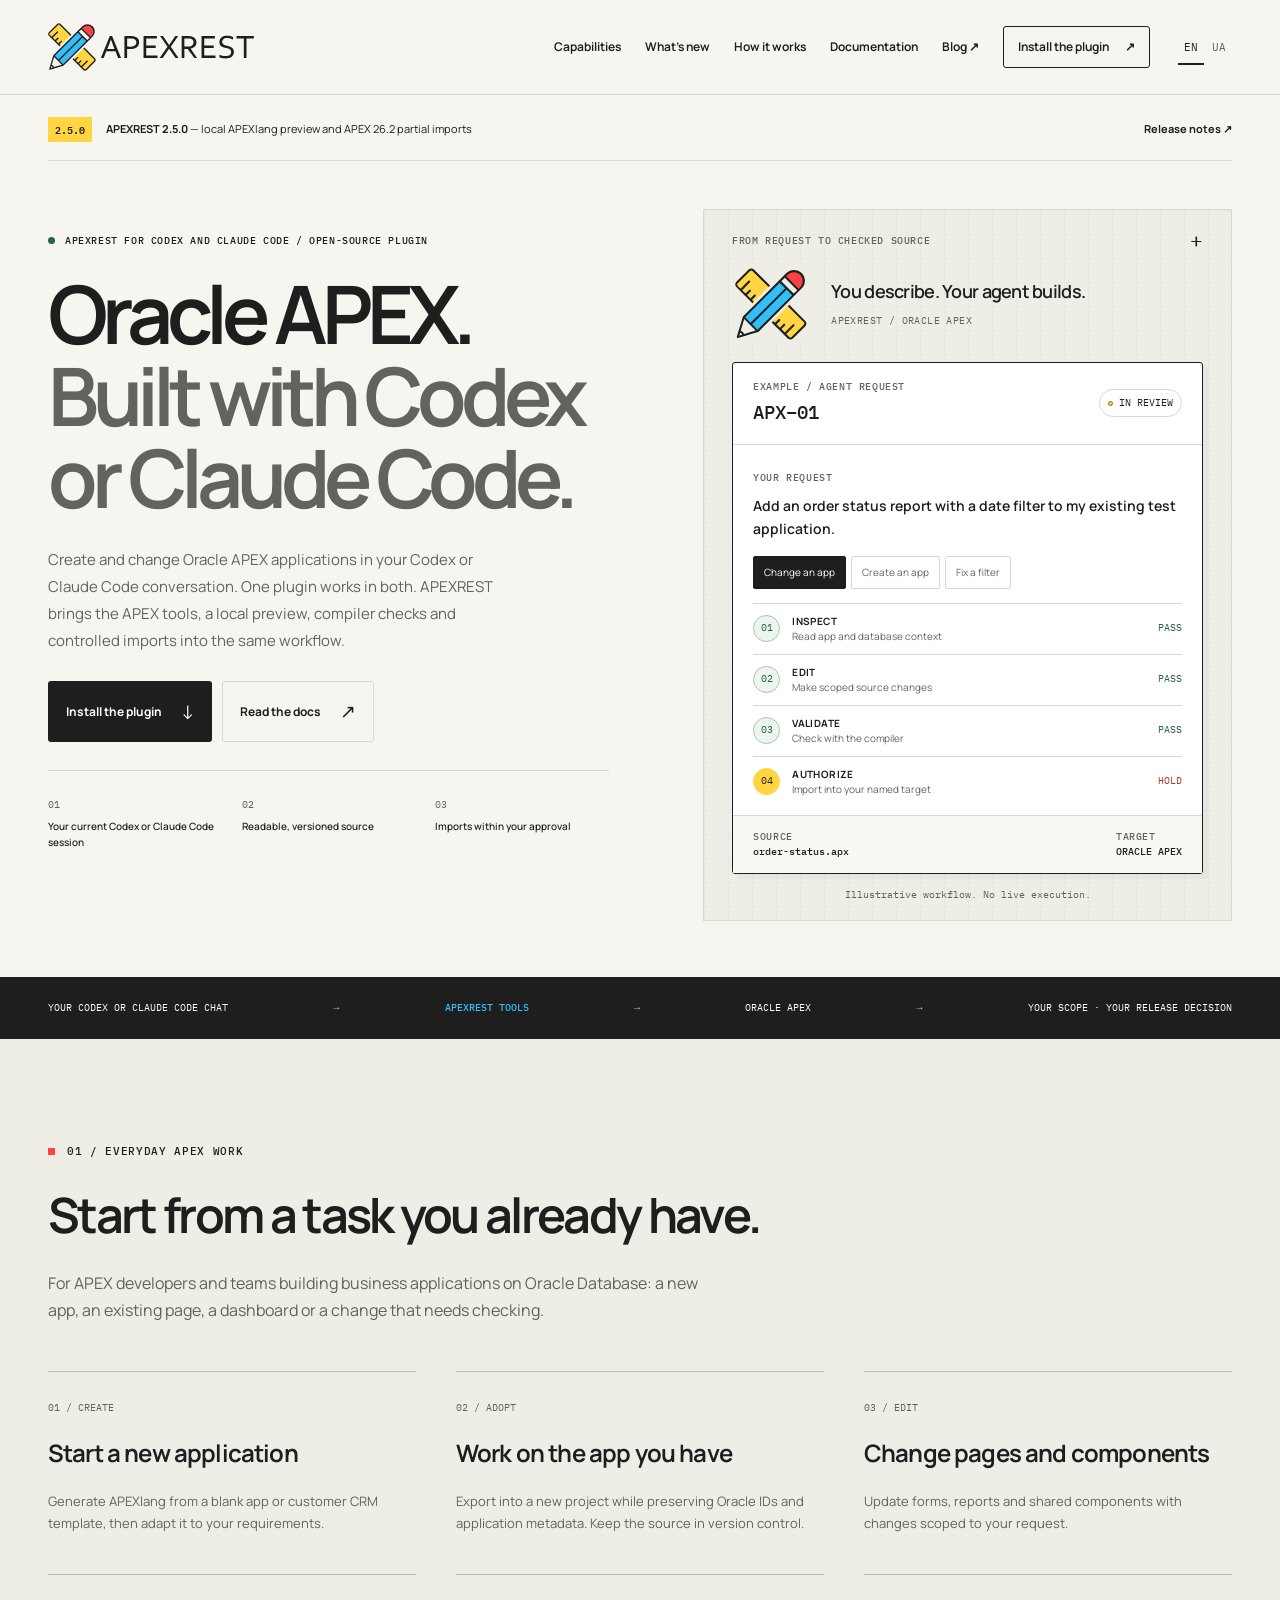
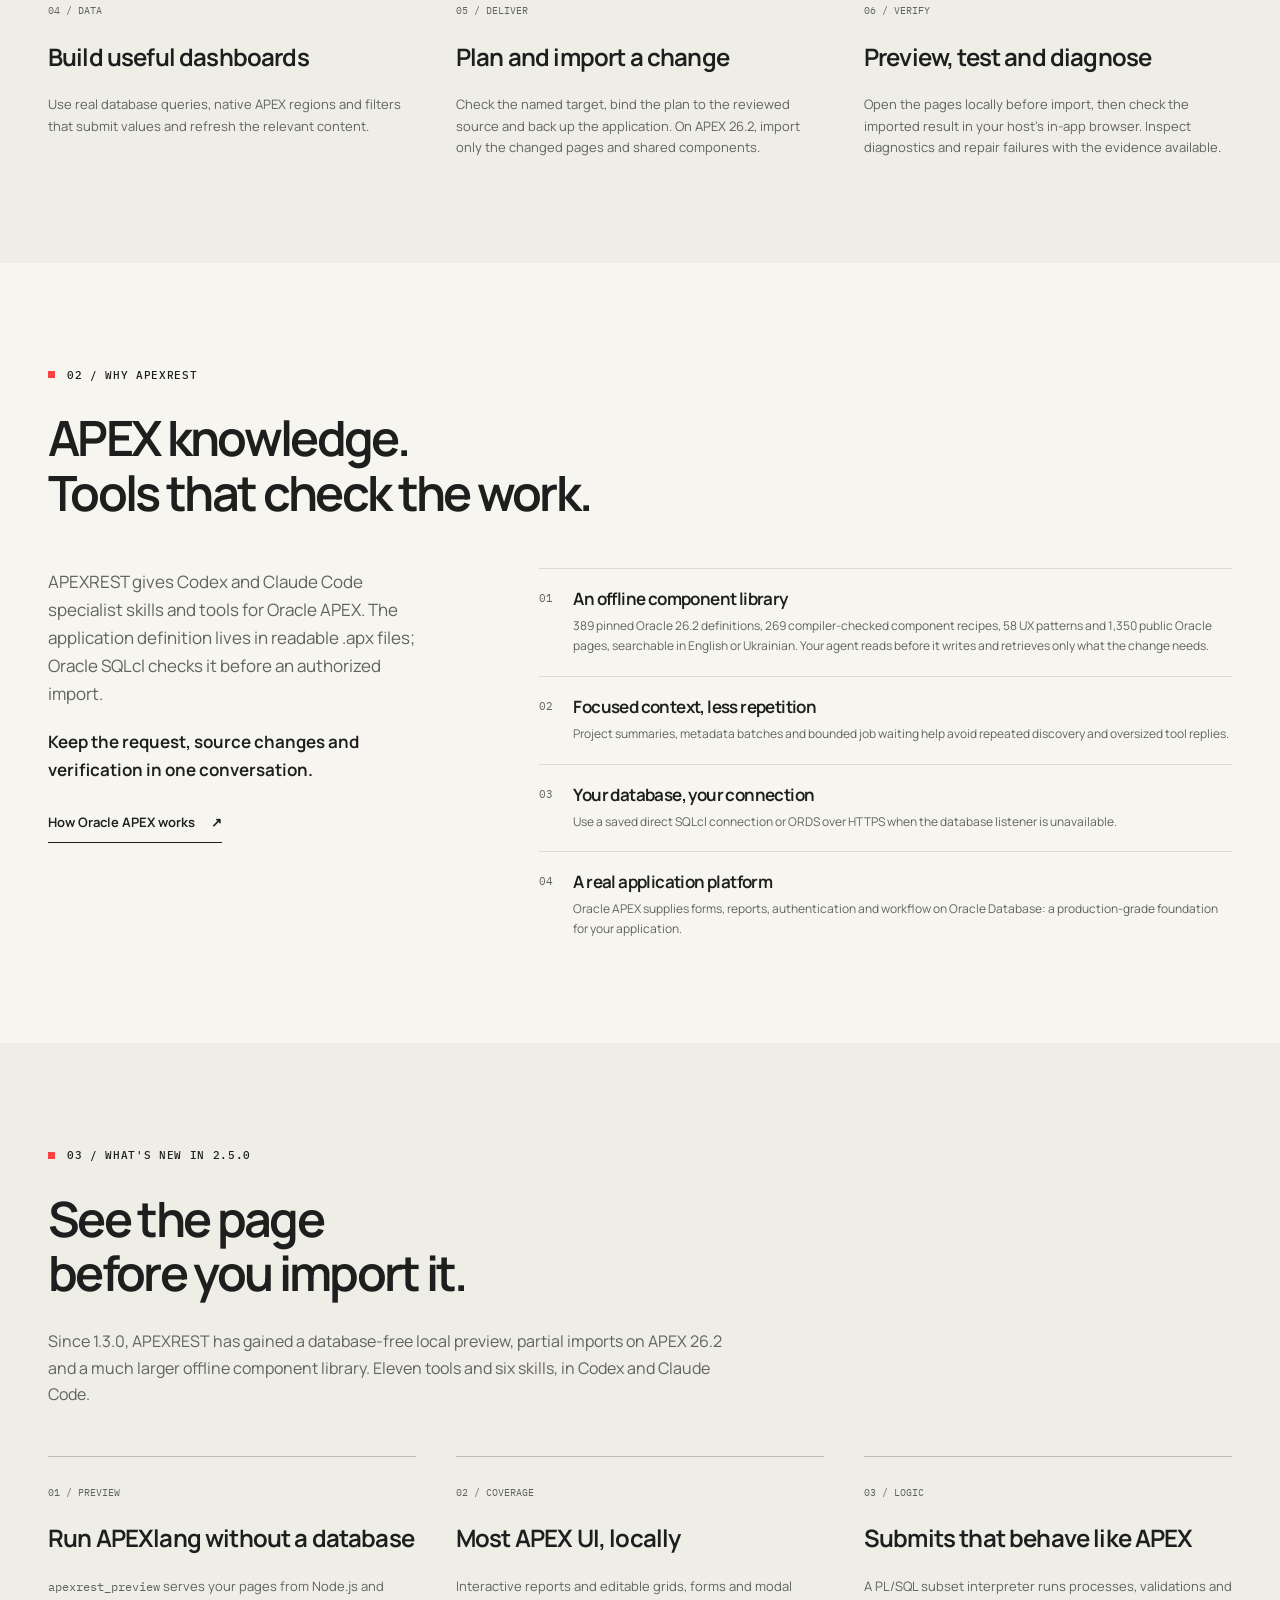
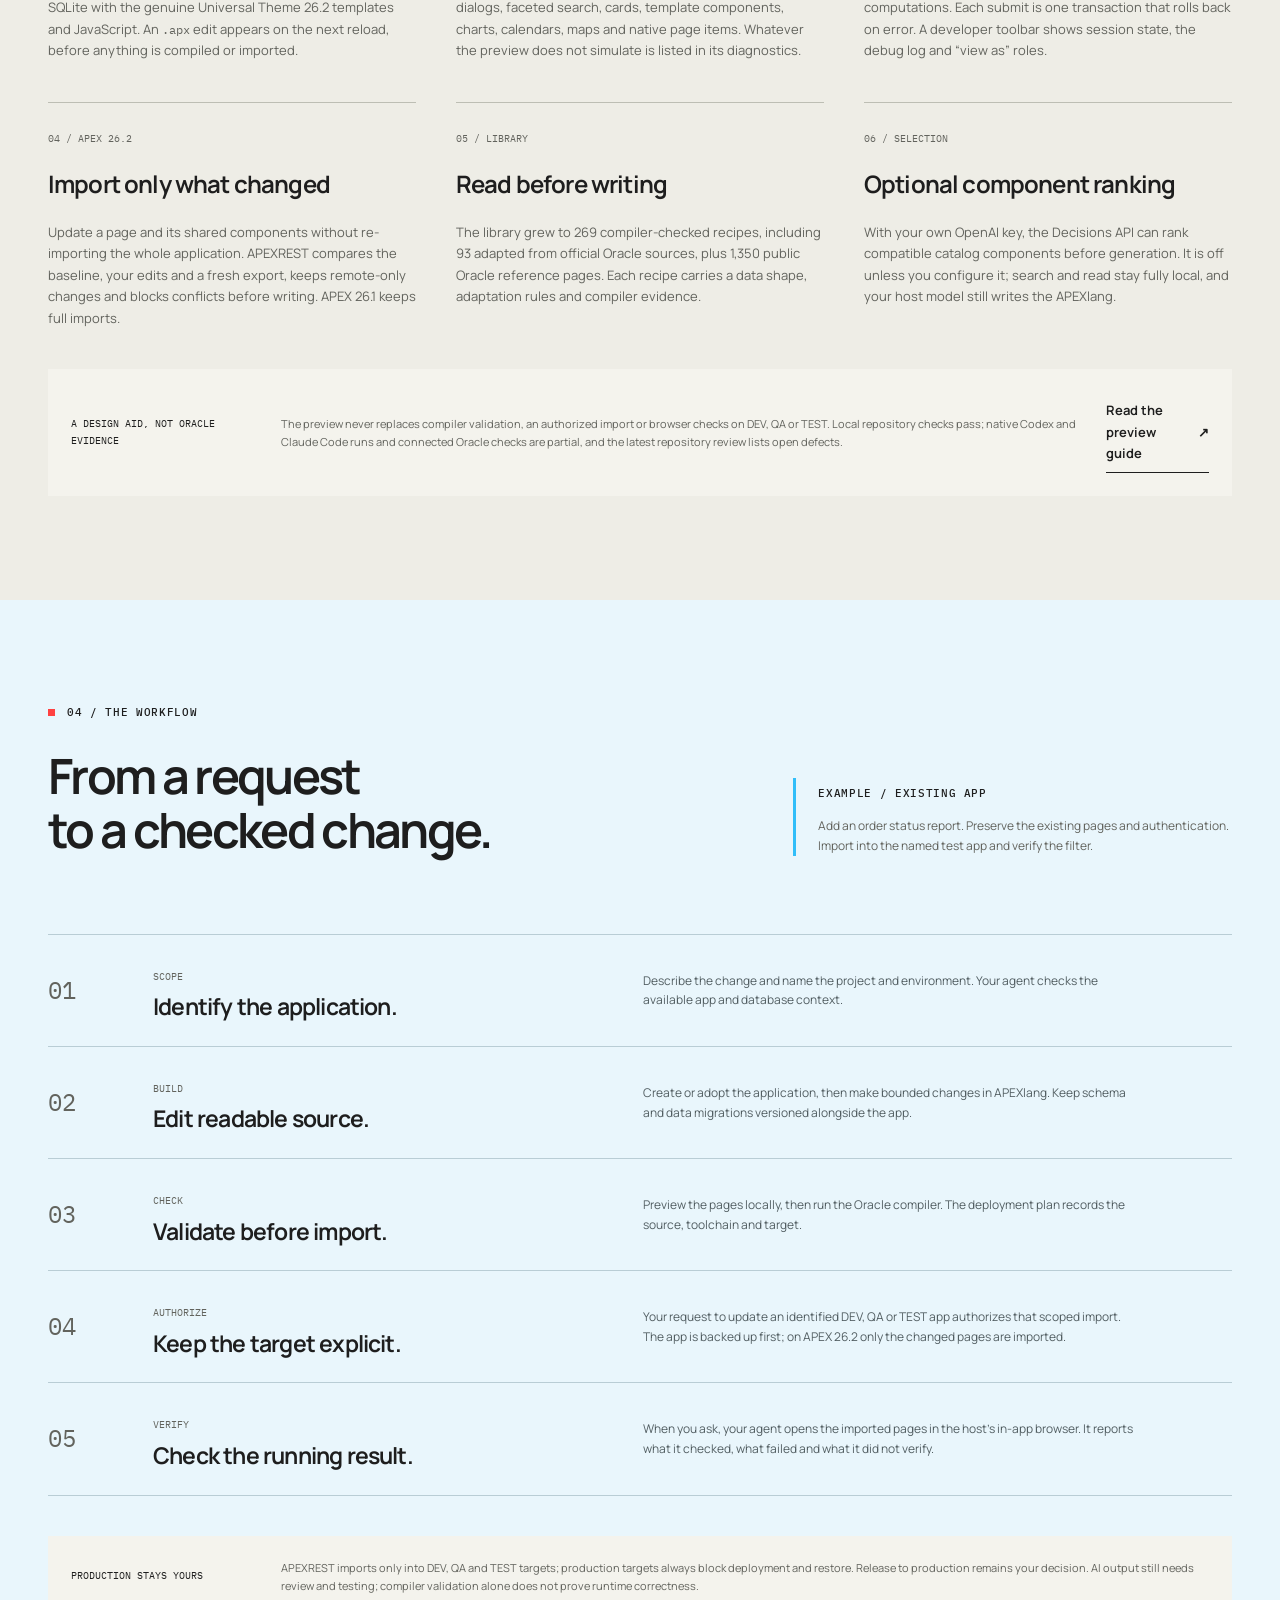
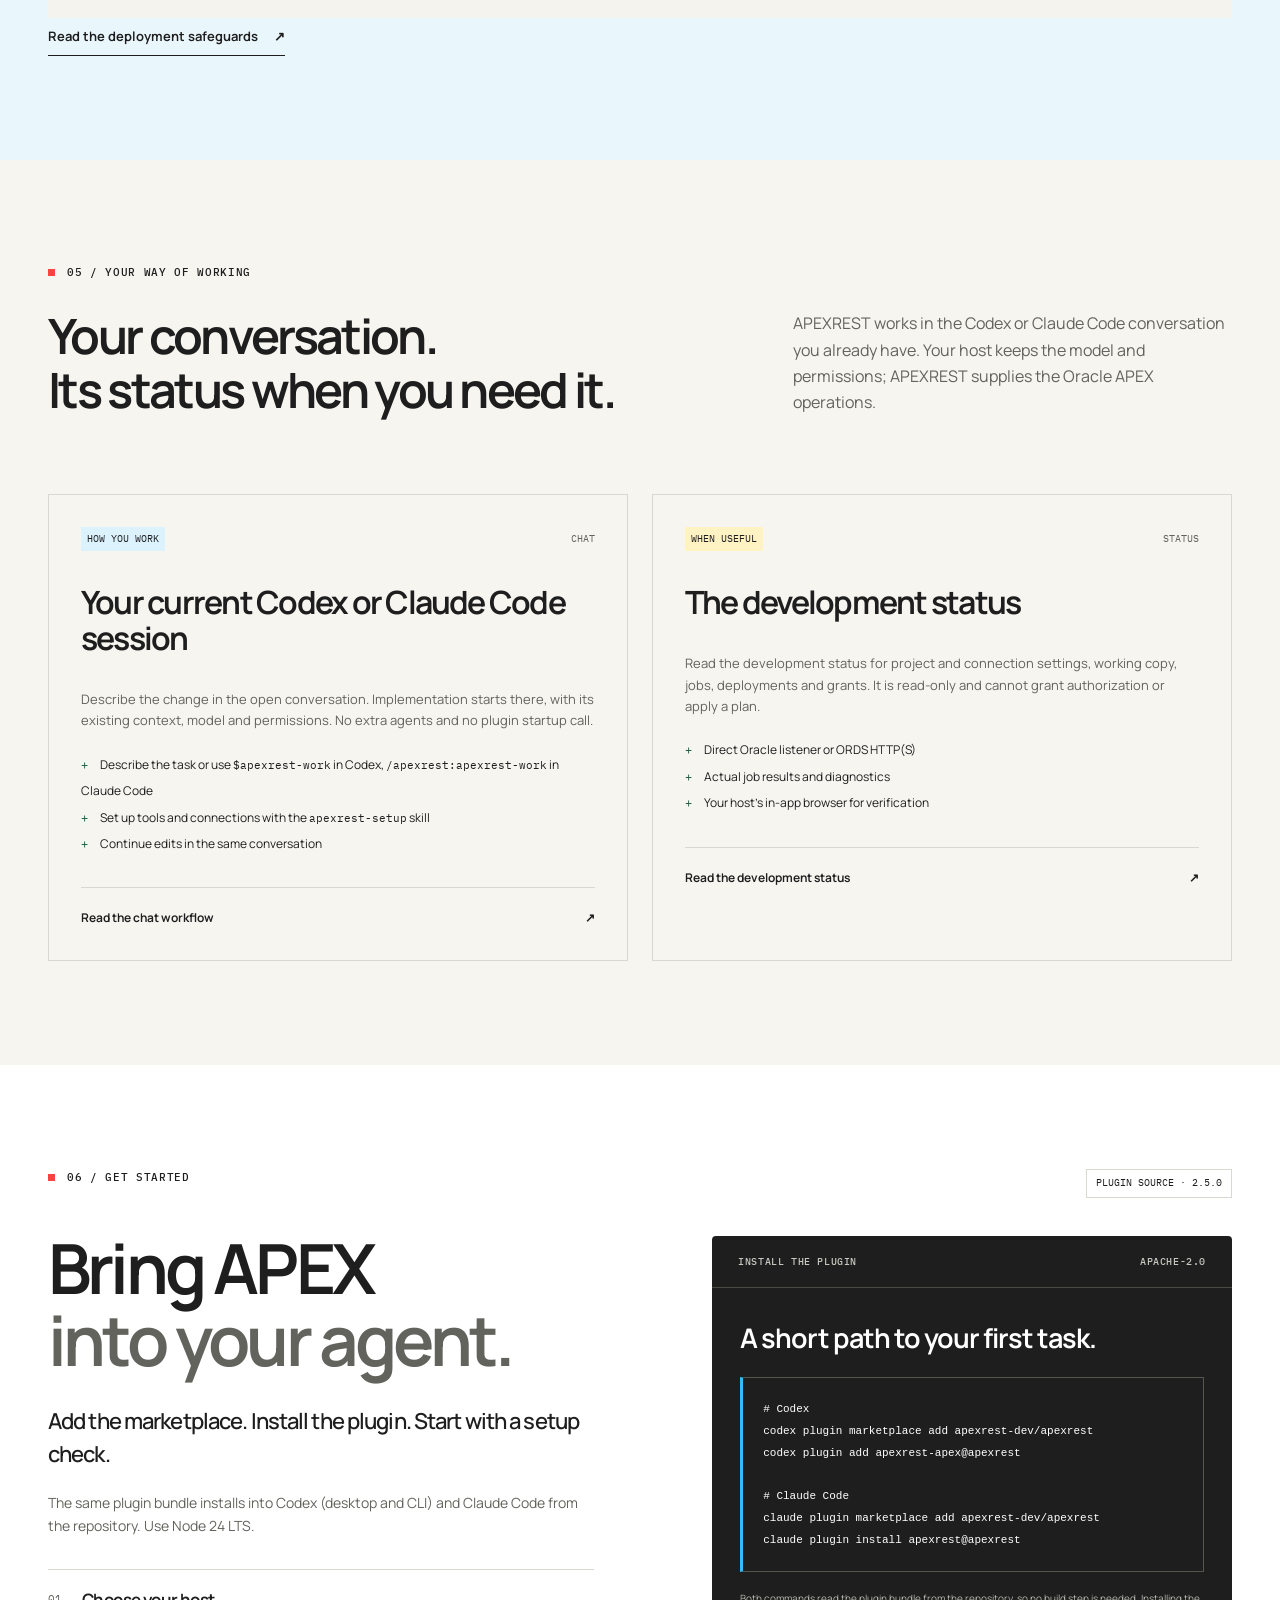
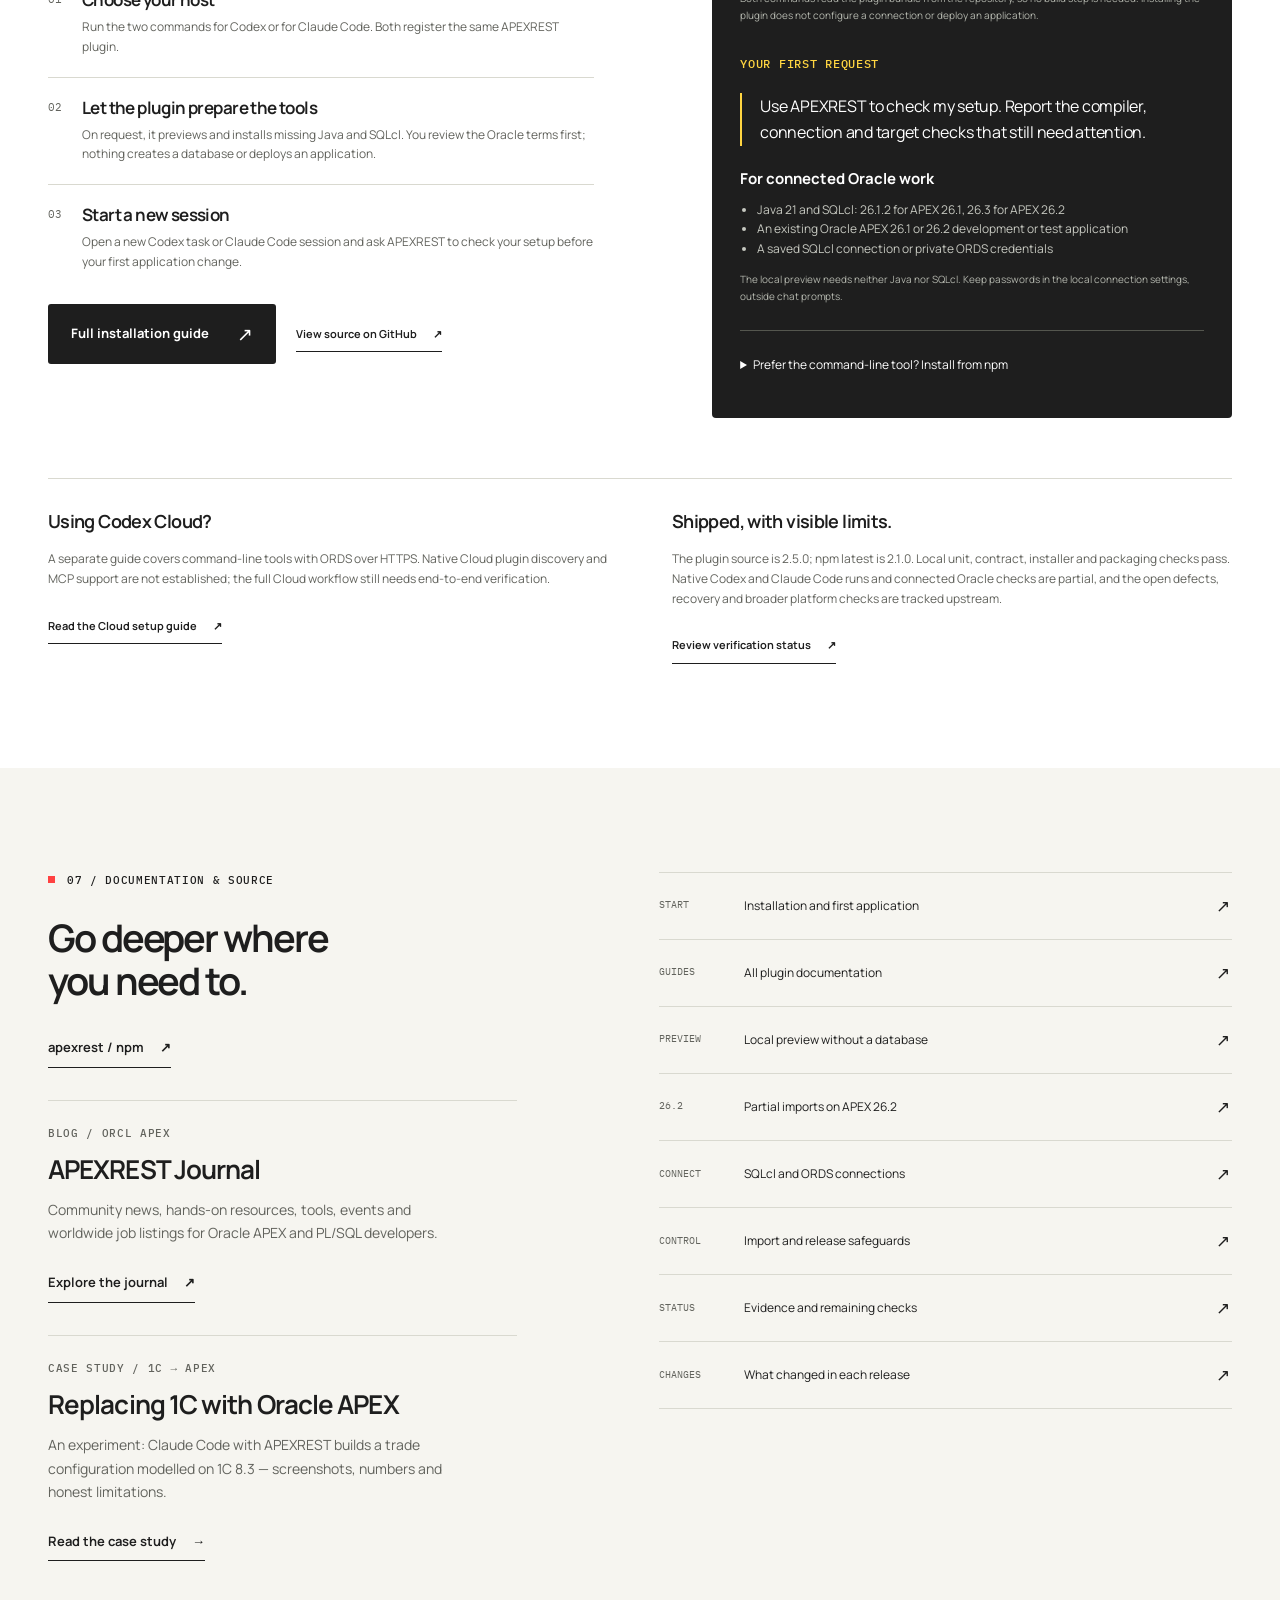
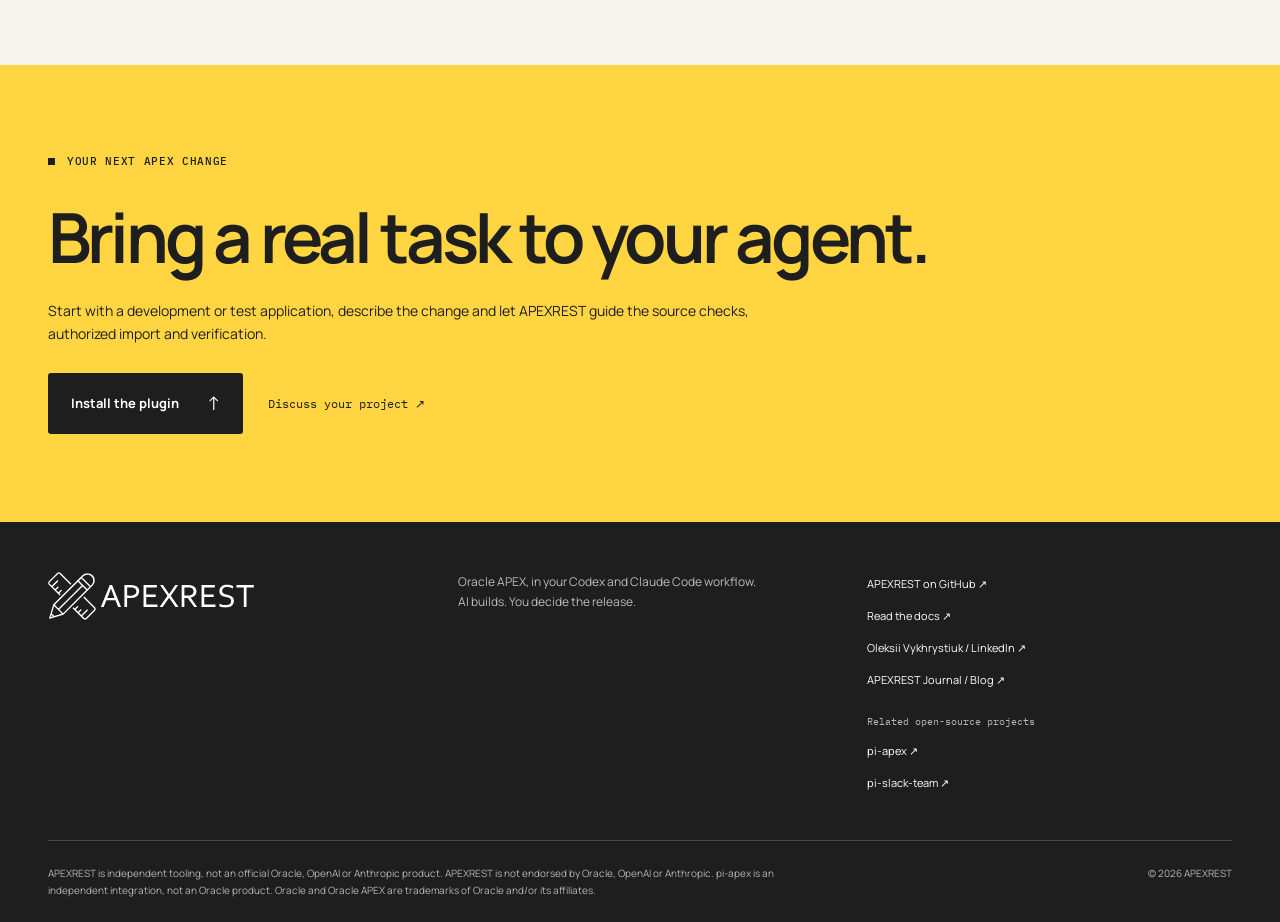
==== commit 1a0ff689: "Publish the 1C-to-Oracle-APEX case study in English and Ukrainian Add the Trade experiment article f" ====
--- a/index.html
+++ b/index.html
@@ -197,6 +197,12 @@
           <p>Community news, hands-on resources, tools, events and worldwide job listings for Oracle APEX and PL/SQL developers.</p>
           <a class="text-link" href="https://blog.apex.rest/" target="_blank" rel="noopener noreferrer">Explore the journal <span aria-hidden="true">↗</span></a>
         </article>
+        <article class="journal-card" aria-labelledby="case-title">
+          <p class="micro-label">CASE STUDY / 1C → APEX</p>
+          <h3 id="case-title">Replacing 1C with Oracle APEX</h3>
+          <p>An experiment: Claude Code with APEXREST builds a trade configuration modelled on 1C 8.3 — screenshots, numbers and honest limitations.</p>
+          <a class="text-link" href="/blog/replacing-1c-with-oracle-apex/">Read the case study <span aria-hidden="true">→</span></a>
+        </article>
       </div><div class="source-list"><a href="https://apexrest-dev.github.io/apexrest/getting-started/" target="_blank" rel="noopener noreferrer"><span>START</span>Installation and first application<i aria-hidden="true">↗</i></a>
 <a href="https://apexrest-dev.github.io/apexrest/docs/" target="_blank" rel="noopener noreferrer"><span>GUIDES</span>All plugin documentation<i aria-hidden="true">↗</i></a>
 <a href="https://apexrest-dev.github.io/apexrest/local-preview/" target="_blank" rel="noopener noreferrer"><span>PREVIEW</span>Local preview without a database<i aria-hidden="true">↗</i></a>
